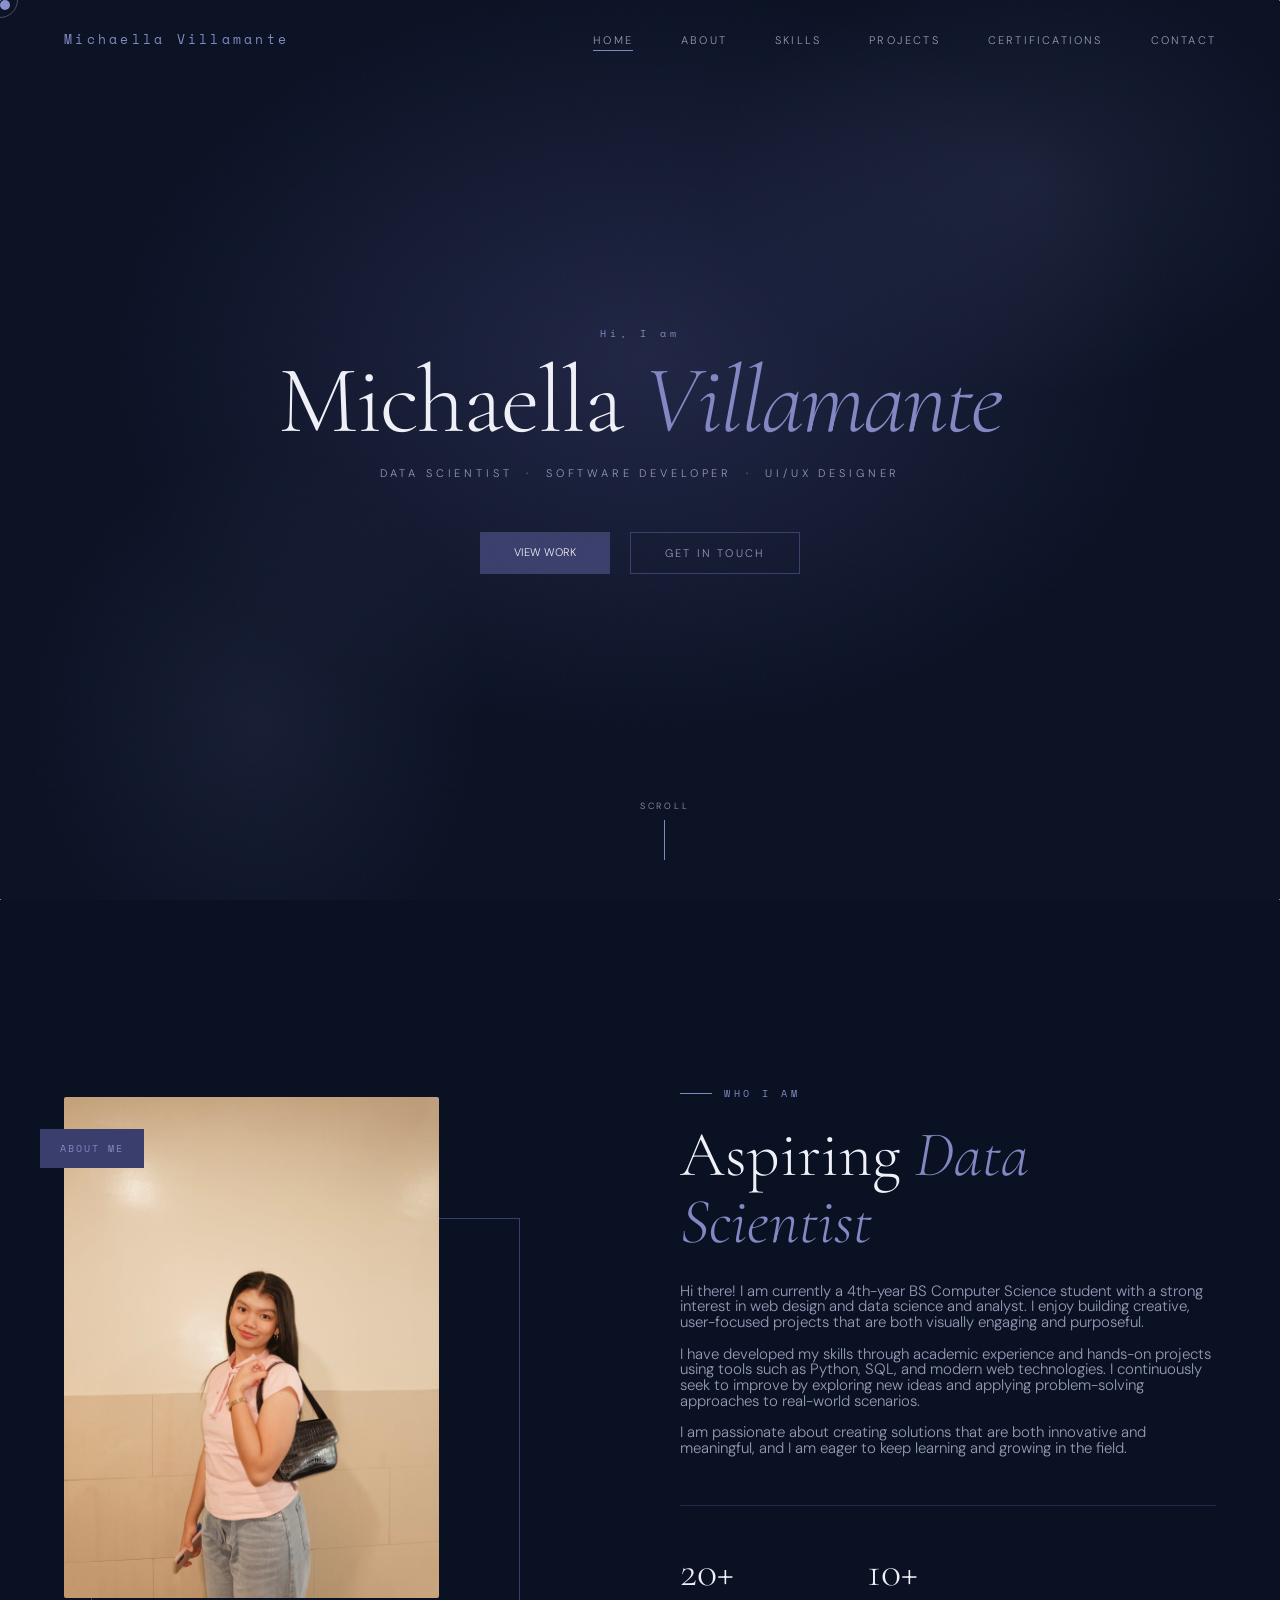
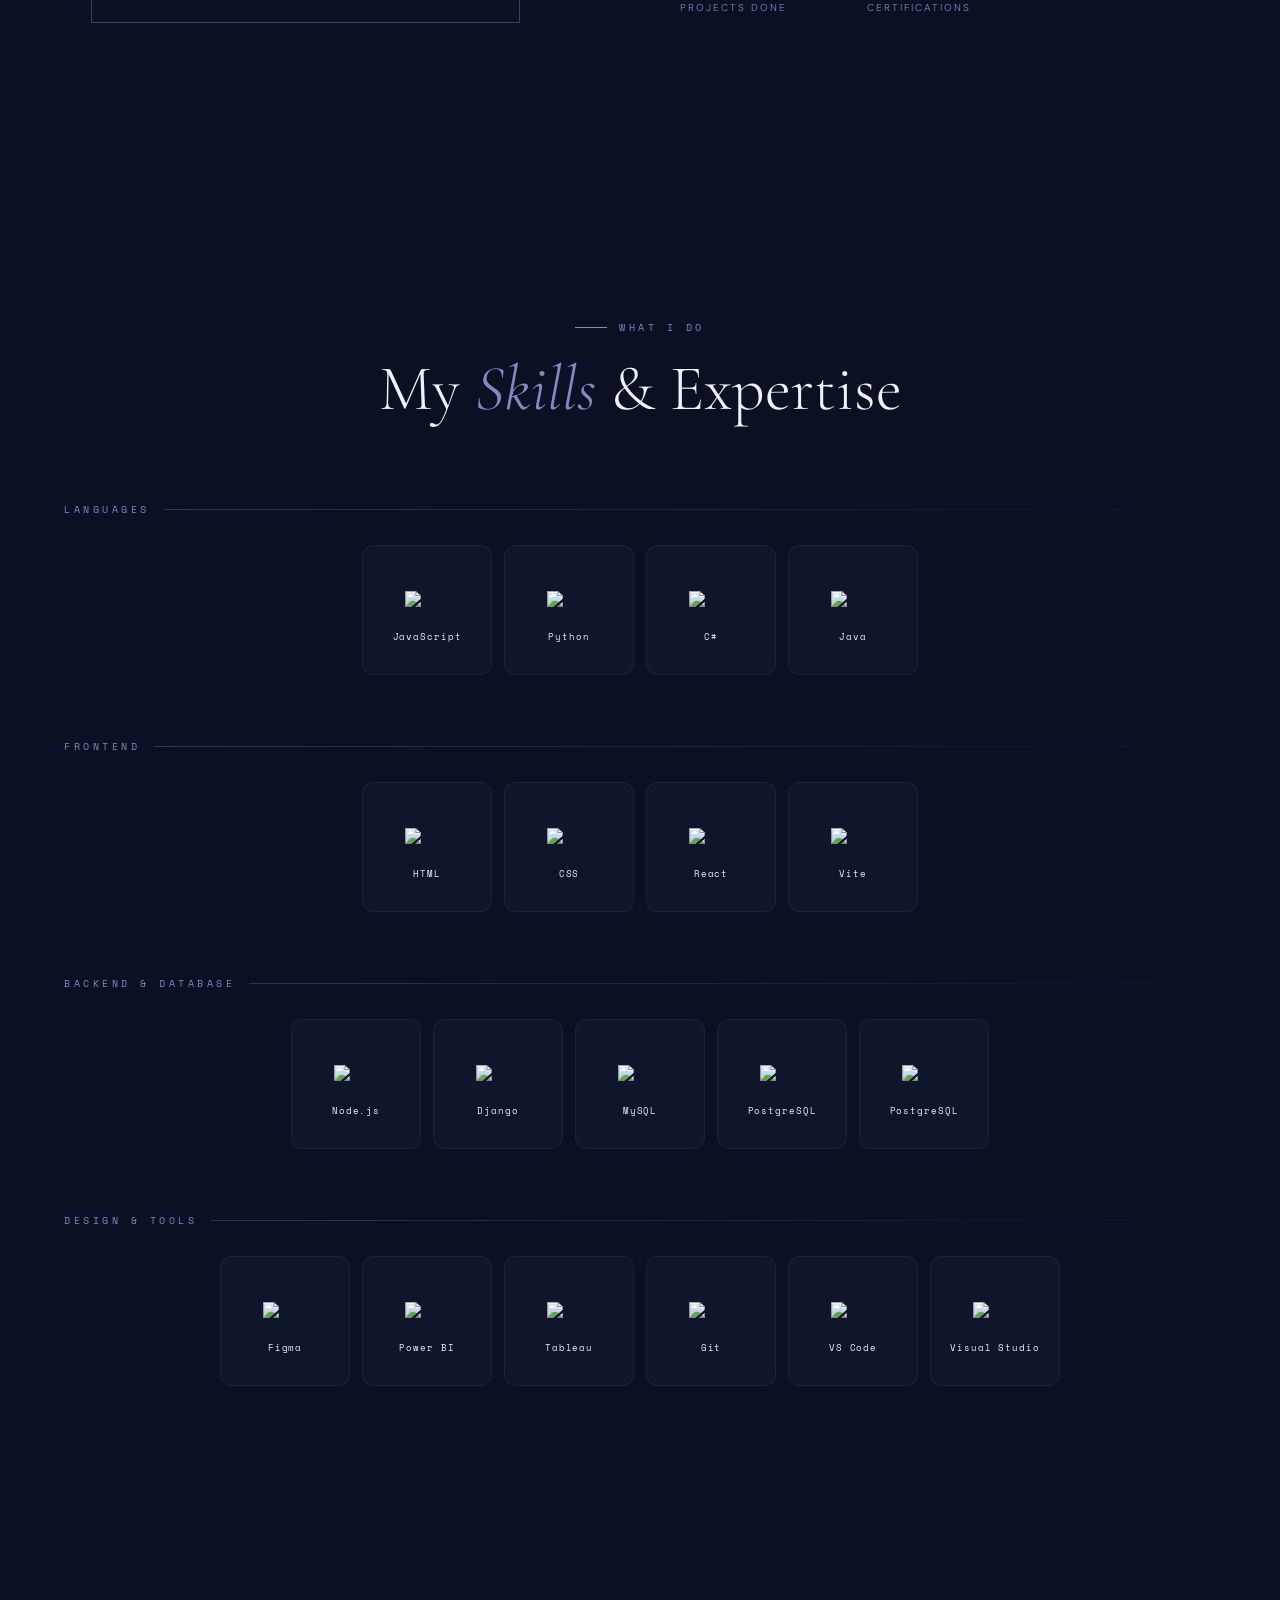
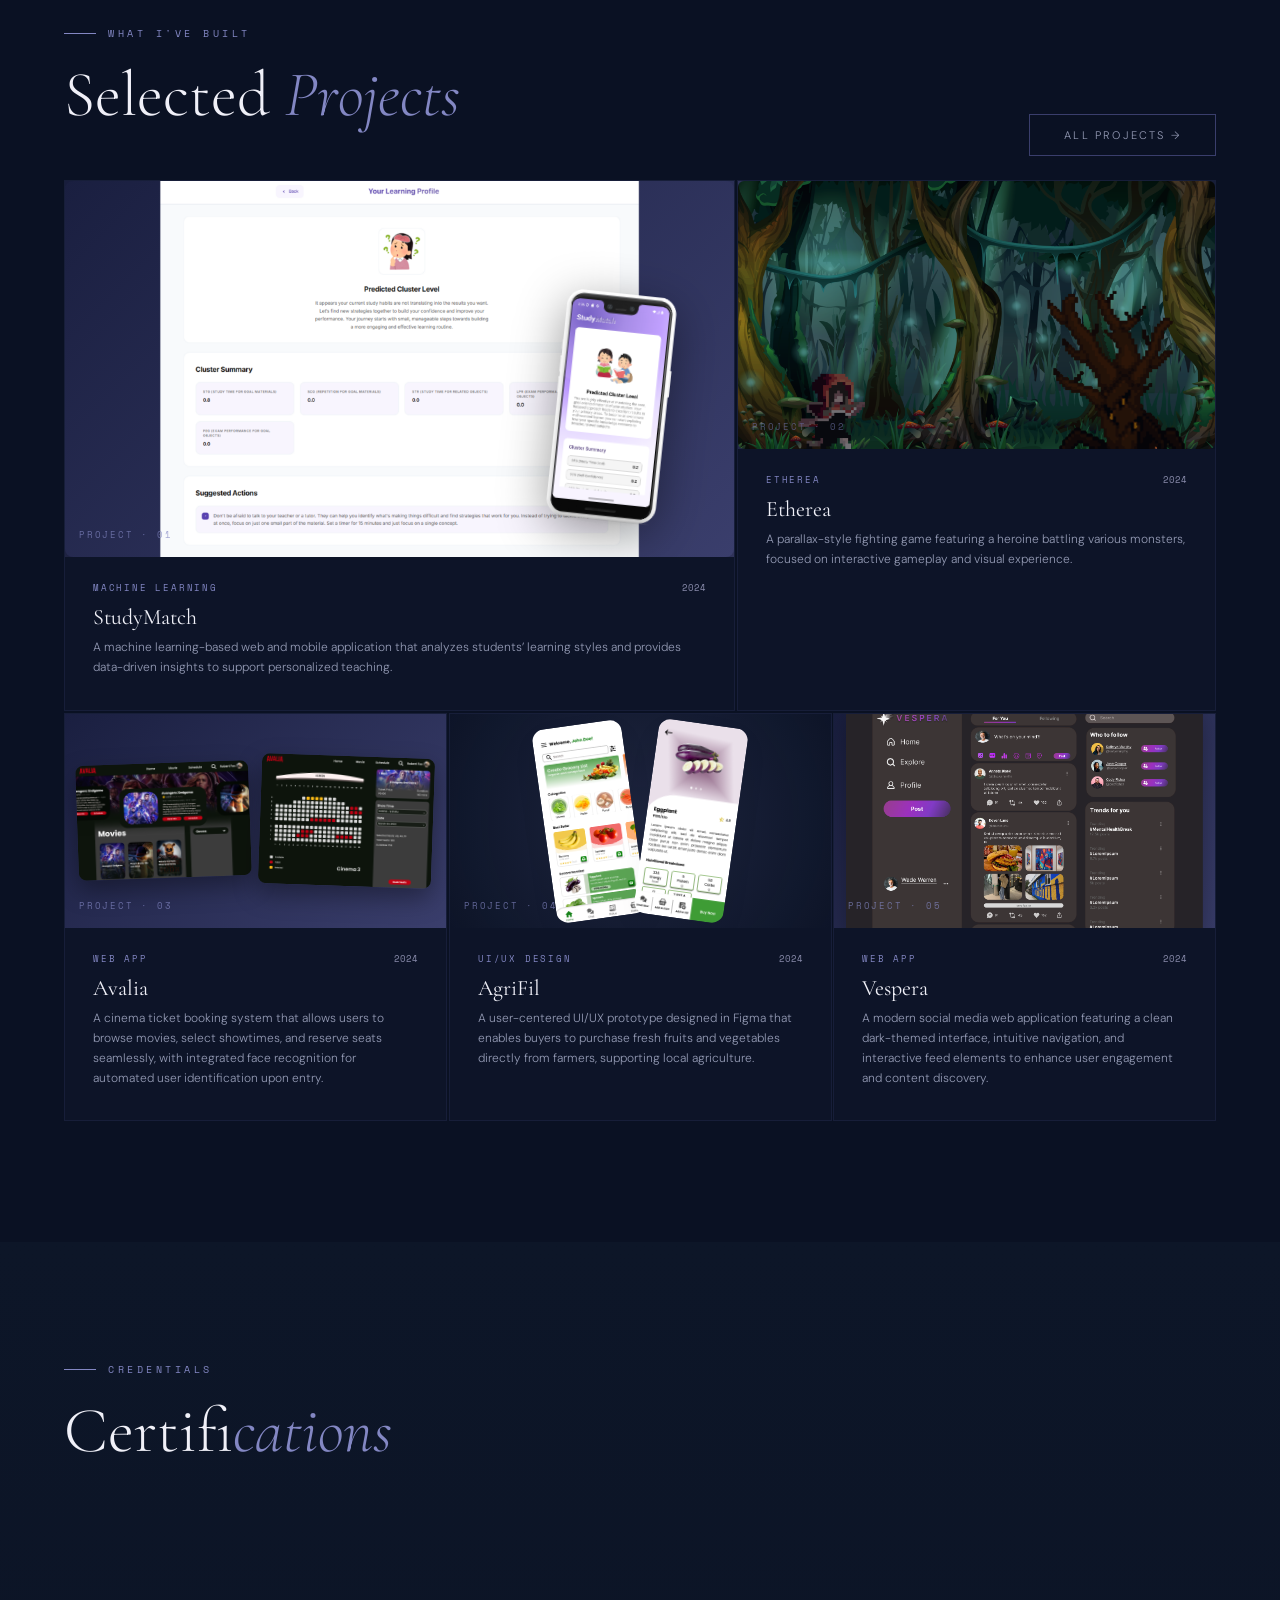
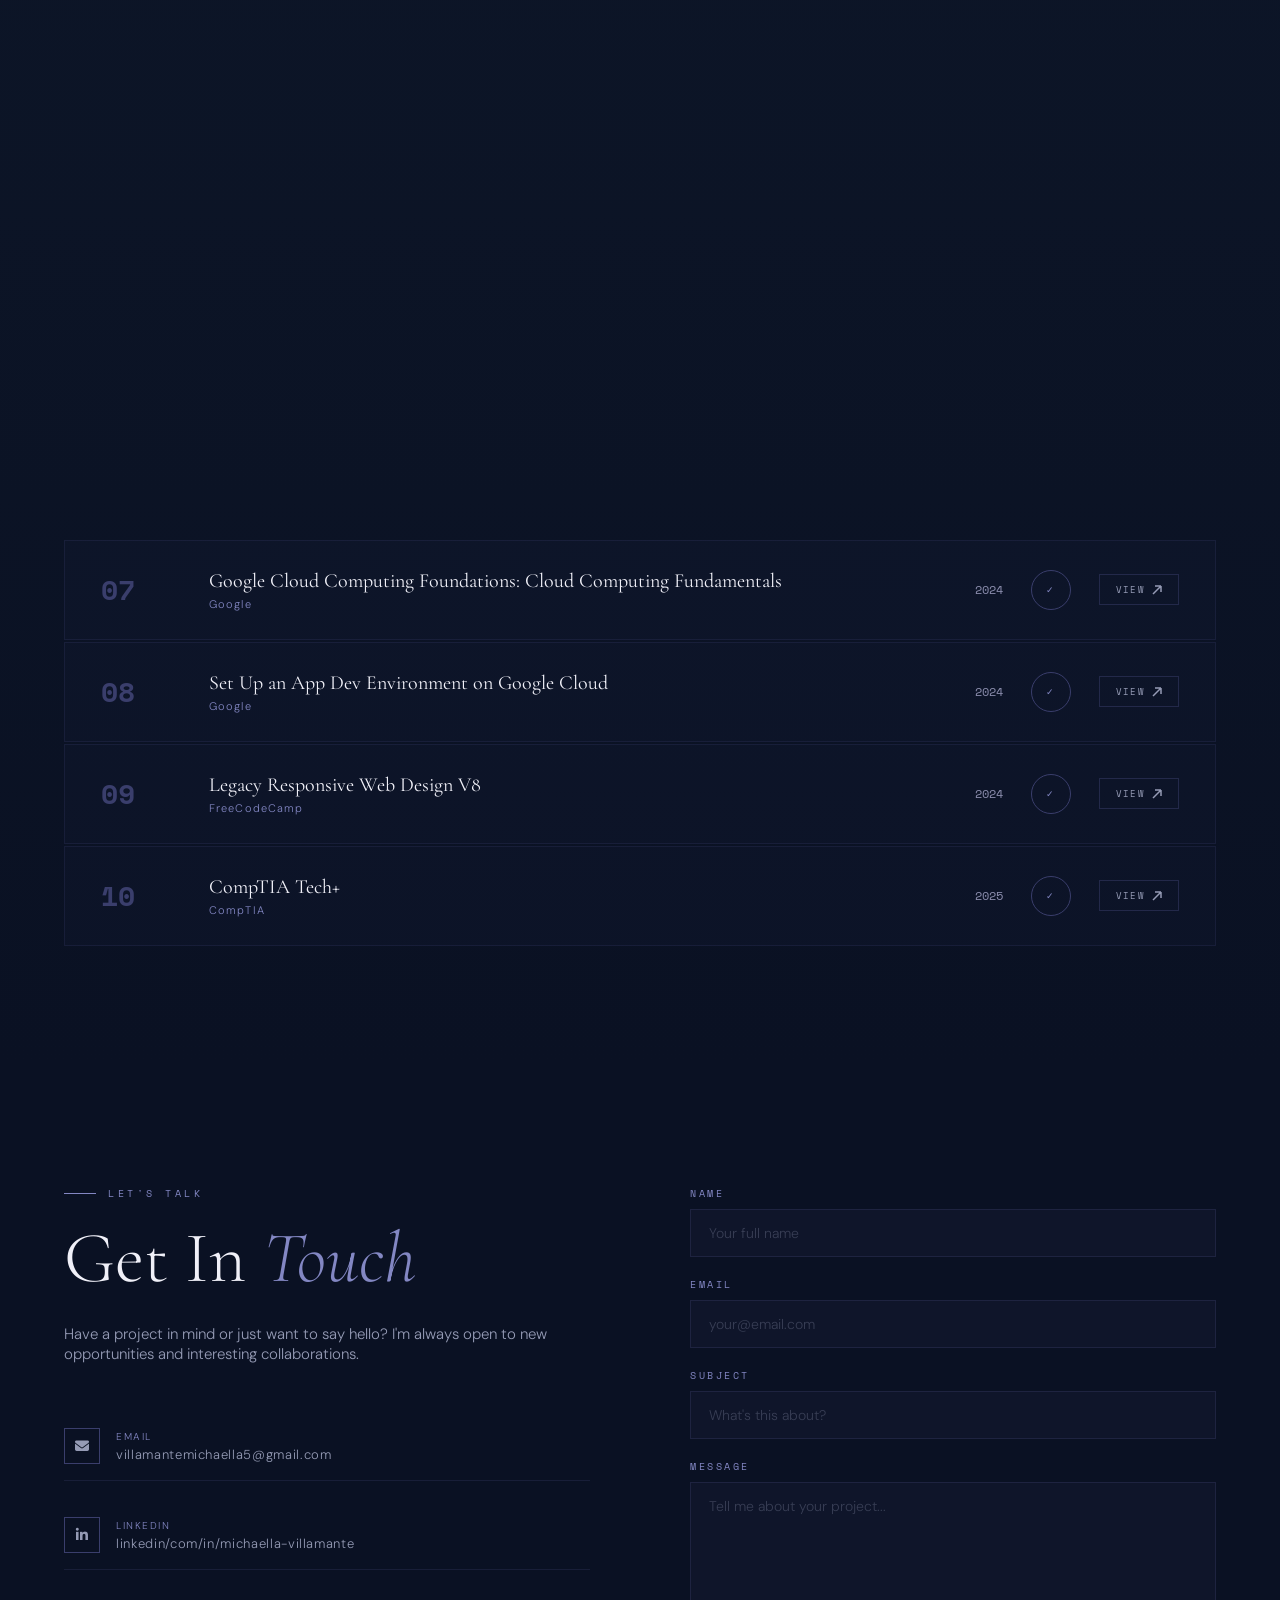
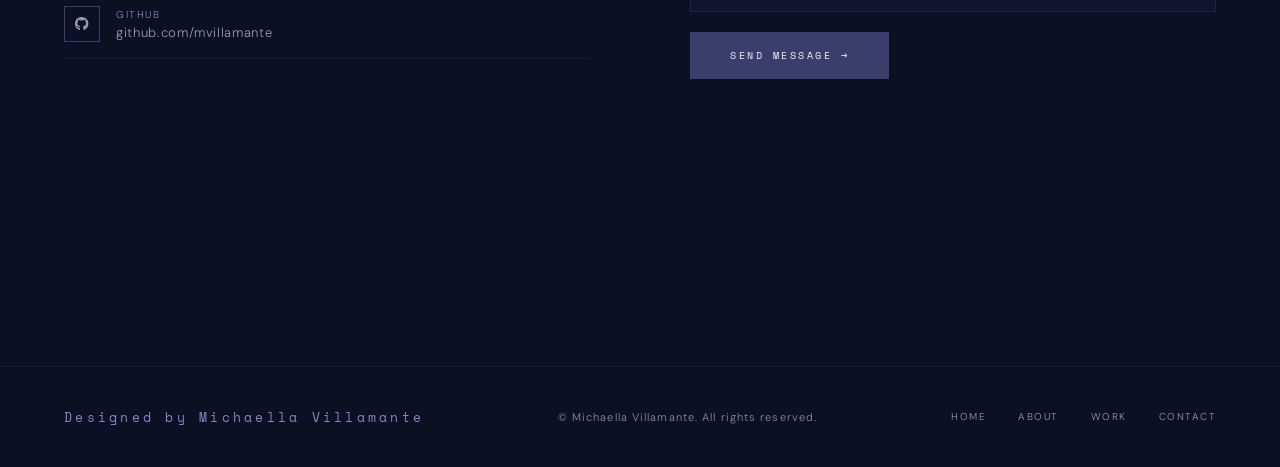
==== index.html @ c3dc558a "Added favicon" ====
<!DOCTYPE html>
<html lang="en">

<head>
  <meta charset="UTF-8">
  <meta name="viewport" content="width=device-width, initial-scale=1.0">
  <title>Michaella Villamante</title>
  <link
    href="https://fonts.googleapis.com/css2?family=Cormorant+Garamond:ital,wght@0,300;0,400;0,600;1,300;1,400&family=DM+Sans:wght@300;400;500&family=Space+Mono:wght@400;700&display=swap"
    rel="stylesheet">
  <link rel="stylesheet" href="https://cdnjs.cloudflare.com/ajax/libs/font-awesome/6.5.0/css/all.min.css">
  <link rel="icon" type="image/png" sizes="180x180" href="assets/img/mv.png">
  <style>
    :root {
      --chinese-black: #0A1123;
      --american-blue: #3A3E6C;
      --ube: #8387C3;
      --cadet-grey: #959BB5;
      --cool-grey: #8A8CAC;
      --white: #F0F0F8;
      --accent: #8387C3;
      --glow: rgba(131, 135, 195, 0.18);
    }

    *,
    *::before,
    *::after {
      margin: 0;
      padding: 0;
      box-sizing: border-box;
    }


    body {
      background: var(--chinese-black);
      color: var(--white);
      font-family: 'DM Sans', sans-serif;
      font-weight: 300;
      overflow-x: hidden;
      cursor: none;
    }

    /* Cursor */
    .cursor {
      width: 10px;
      height: 10px;
      background: var(--ube);
      border-radius: 50%;
      position: fixed;
      top: 0;
      left: 0;
      pointer-events: none;
      z-index: 9999;
      transition: transform 0.15s ease;
      mix-blend-mode: screen;
    }

    .cursor-ring {
      width: 36px;
      height: 36px;
      border: 1px solid var(--ube);
      border-radius: 50%;
      position: fixed;
      top: 0;
      left: 0;
      pointer-events: none;
      z-index: 9998;
      opacity: 0.5;
      transition: all 0.3s ease;
    }

    /* Nav */
    nav {
      position: fixed;
      top: 0;
      left: 0;
      right: 0;
      z-index: 100;
      display: flex;
      align-items: center;
      justify-content: space-between;
      padding: 28px 64px;
      transition: background .4s, border-color .4s;
      border-bottom: 1px solid transparent;
    }

    nav.scrolled {
      background: rgba(10, 17, 35, 0.96);
      backdrop-filter: blur(14px);
      padding: 18px 64px;
      border-color: rgba(58, 62, 108, .3);
    }

    .nav-logo {
      font-family: 'Space Mono', monospace;
      font-size: 13px;
      letter-spacing: 0.25em;
      color: var(--ube);
      text-decoration: none;
    }

    .nav-links {
      display: flex;
      gap: 48px;
      list-style: none;
    }

    .nav-links a {
      font-size: 11px;
      letter-spacing: 0.2em;
      text-transform: uppercase;
      color: var(--cadet-grey);
      text-decoration: none;
      transition: 0.3s;
      position: relative;
      padding-bottom: 4px;
    }

    .nav-links a:hover,
    .nav-links a:active {
      color: var(--white);
    }

    .nav-links a::after {
      content: '';
      position: absolute;
      bottom: 0;
      left: 0;
      width: 0;
      height: 1px;
      background: var(--ube);
      transition: width .3s;
    }

    .nav-links a:hover::after,
    .nav-links a.active::after {
      width: 100%;
    }

    /* Sections */
    section {
      min-height: 100vh;
      position: relative;
    }

    /* Hero */
    #home {
      display: flex;
      flex-direction: column;
      align-items: center;
      justify-content: center;
      text-align: center;
      overflow: hidden;
      padding: 0 32px;
    }

    .hero-bg {
      position: absolute;
      inset: 0;
      background:
        radial-gradient(ellipse 60% 60% at 50% 40%, rgba(58, 62, 108, 0.45) 0%, transparent 70%),
        radial-gradient(ellipse 40% 40% at 80% 20%, rgba(131, 135, 195, 0.12) 0%, transparent 60%),
        radial-gradient(ellipse 30% 50% at 20% 80%, rgba(131, 135, 195, 0.1) 0%, transparent 60%);
    }

    #particles {
      position: absolute;
      inset: 0;
      pointer-events: none;
    }

    /* .hero-orb {
      width: 320px;
      height: 320px;
      border-radius: 50%;
      background: conic-gradient(from 200deg, #3A3E6C, #8387C3, #959BB5, #0A1123, #3A3E6C);
      filter: blur(2px);
      animation: orbSpin 18s linear infinite;
      margin-bottom: 40px;
      position: relative;
      box-shadow: 0 0 100px rgba(131, 135, 195, 0.3), inset 0 0 60px rgba(10, 17, 35, 0.6);
    }

    .hero-orb::after {
      content: '';
      position: absolute;
      inset: 12px;
      border-radius: 50%;
      background: radial-gradient(circle at 35% 35%, rgba(149, 155, 181, 0.4), transparent 60%),
        radial-gradient(circle at 65% 70%, rgba(58, 62, 108, 0.6), transparent 50%);
    } */

    @keyframes orbSpin {
      from {
        filter: blur(2px) hue-rotate(0deg);
      }

      to {
        filter: blur(2px) hue-rotate(360deg);
      }
    }

    .hero-label {
      font-family: 'Space Mono', monospace;
      font-size: 10px;
      letter-spacing: 0.4em;
      color: var(--ube);
      margin-bottom: 14px;
      opacity: 0;
      animation: fadeUp 1s ease 0.4s forwards;
    }

    .hero-name {
      font-family: 'Cormorant Garamond', serif;
      font-size: clamp(52px, 10vw, 96px);
      font-weight: 300;
      line-height: 0.95;
      letter-spacing: -0.02em;
      color: var(--white);
      /* opacity: 0; */
      animation: fadeUp 1s ease 0.6s forwards;
    }

    .hero-name em {
      color: var(--ube);
      font-style: italic;
    }

    .hero-sub {
      font-size: 11px;
      letter-spacing: 0.35em;
      text-transform: uppercase;
      color: var(--cadet-grey);
      margin-top: 20px;
      opacity: 0;
      animation: fadeUp 1s ease 0.85s forwards;
    }

    .hero-cta {
      margin-top: 52px;
      display: flex;
      gap: 20px;
      opacity: 0;
      animation: fadeUp 1s ease 1.1s forwards;
    }

    .btn-outline {
      padding: 13px 34px;
      border: 1px solid var(--american-blue);
      color: var(--cadet-grey);
      font-size: 11px;
      letter-spacing: 0.2em;
      text-transform: uppercase;
      text-decoration: none;
      transition: all 0.3s;
      background: transparent;
      cursor: none;
    }

    .btn-outline:hover {
      border-color: var(--ube);
      color: var(--white);
      background: var(--glow);
    }

    .btn-fill {
      padding: 13px 34px;
      background: var(--american-blue);
      color: var(--white);
      font-size: 11px;
      text-transform: uppercase;
      text-decoration: none;
      transition: all 0.3s;
      cursor: none;
    }

    .btn-fill:hover {
      background: var(--ube);
    }

    .scroll-indicator {
      position: absolute;
      bottom: 40px;
      left: 50%;
      transform: translateX(-50%);
      display: flex;
      flex-direction: column;
      align-items: center;
      gap: 8px;
      opacity: 0.4;
      animation: fadeUp 1s ease 1.5s forwards, bounce 2s ease 2s infinite;
    }

    .scroll-indicator span {
      font-size: 9px;
      letter-spacing: 0.3em;
      text-transform: uppercase;
      color: var(--cadet-grey);
    }

    .scroll-line {
      width: 1px;
      height: 40px;
      background: var(--ube);
    }

    @keyframes bounce {

      0%,
      100% {
        transform: translateX(-50%) translateY(0);
      }

      50% {
        transform: translateX(-50%) translateY(8px);
      }
    }

    @keyframes fadeUp {
      from {
        opacity: 0;
        transform: translateY(24px);
      }

      to {
        opacity: 1;
        transform: translateY(0);
      }
    }

    /*----ABOUT----*/
    #about {
      display: grid;
      grid-template-columns: 1fr 1fr;
      align-items: center;
      padding: 120px 64px;
      gap: 80px;
    }

    .about-image-wrap {
      position: relative;
    }

    .about-img {
      width: 70%;
      height: auto;
      object-fit: cover;
      aspect-ratio: 3/4;
      border-radius: 2px;
    }

    .about-img-placeholder {
      width: 100%;
      aspect-ratio: 3/4;
      background: linear-gradient(145deg, var(--american-blue) 0%, var(--chinese-black) 100%);
      position: relative;
      overflow: hidden;
    }

    .about-img-placeholder::before {
      content: '';
      position: absolute;
      inset: 0;
      background:
        radial-gradient(ellipse 70% 70% at 60% 30%, rgba(131, 135, 195, 0.25) 0%, transparent 65%);
    }

    .about-img-frame {
      position: absolute;
      bottom: -20px;
      right: 80px;
      width: 80%;
      height: 80%;
      border: 1px solid var(--american-blue);
      z-index: -1;
    }

    .about-tag {
      position: absolute;
      top: 32px;
      left: -24px;
      background: var(--american-blue);
      padding: 12px 20px;
      font-family: 'Space Mono', monospace;
      font-size: 10px;
      letter-spacing: 0.2em;
      color: var(--ube);
    }

    .section-eyebrow {
      font-family: 'Space Mono', monospace;
      font-size: 10px;
      letter-spacing: 0.35em;
      text-transform: uppercase;
      color: var(--ube);
      margin-bottom: 20px;
      display: flex;
      align-items: center;
      gap: 12px;
    }

    .section-eyebrow::before {
      content: '';
      width: 32px;
      height: 1px;
      background: var(--ube);
    }

    .section-title {
      font-family: 'Cormorant Garamond', serif;
      font-size: clamp(36px, 5vw, 64px);
      font-weight: 300;
      line-height: 1.05;
      color: var(--white);
      margin-bottom: 28px;
    }

    .section-title em {
      color: var(--ube);
      font-size: italic;
    }

    .about-text {
      color: var(--cadet-grey);
      font-size: 15px;
      line-height: 1.05;
      margin-bottom: 20px;
    }

    .about-stats {
      display: grid;
      grid-template-columns: repeat(3, 1fr);
      gap: 24px;
      margin-top: 48px;
      padding-top: 40px;
      border-top: 1px solid rgba(58, 62, 108, 0.5);
    }

    .stat-num {
      font-family: 'Cormorant Garamond', serif;
      font-size: 42px;
      font-weight: 300;
      color: var(--white);
    }

    .stat-label {
      font-size: 10px;
      letter-spacing: 0.2em;
      text-transform: uppercase;
      color: var(--ube);
      margin-top: 4px;
    }


    /*----SKILLS----*/
    #skills {
      padding: 120px 64px;
      background: linear-gradient(180deg, var(--cb) 0%, #0d1628 100%);
    }

    .skills-header {
      text-align: center;
      margin-bottom: 80px;
    }

    .skill-category {
      margin-bottom: 64px;
    }

    .skill-category:last-child {
      margin-bottom: 0;
    }

    .skill-category-label {
      font-family: 'Space Mono', monospace;
      font-size: 10px;
      letter-spacing: .35em;
      text-transform: uppercase;
      color: var(--ube);
      margin-bottom: 28px;
      display: flex;
      align-items: center;
      gap: 14px;
    }

    .skill-category-label::after {
      content: '';
      flex: 1;
      height: 1px;
      background: linear-gradient(to right, rgba(131, 135, 195, .3), transparent);
    }

    .skill-icons {
      display: flex;
      flex-wrap: wrap;
      gap: 12px;
      justify-content: center;
    }

    .sk {
      width: 130px;
      height: 130px;
      background: rgba(58, 62, 108, .12);
      border: 1px solid rgba(58, 62, 108, .3);
      border-radius: 12px;
      display: flex;
      flex-direction: column;
      align-items: center;
      justify-content: center;
      gap: 10px;
      position: relative;
      overflow: hidden;
      cursor: none;
      transition: transform .35s cubic-bezier(.22, 1, .36, 1), border-color .35s, background .35s, box-shadow .35s;
    }

    .sk::before {
      content: '';
      position: absolute;
      top: 0;
      left: 0;
      right: 0;
      height: 2px;
      background: linear-gradient(90deg, transparent, var(--ube), transparent);
      transform: scaleX(0);
      transition: transform .35s;
    }

    .sk:hover::before {
      transform: scaleX(1);
    }

    .sk:hover {
      background: rgba(58, 62, 108, .25);
      border-color: rgba(131, 135, 195, .45);
      transform: translateY(-6px) scale(1.04);
      box-shadow: 0 16px 40px rgba(0, 0, 0, .5), 0 0 20px rgba(131, 135, 195, .08);
    }

    .sk-icon {
      width: 44px;
      height: 44px;
      display: flex;
      align-items: center;
      justify-content: center;
      flex-shrink: 0;
    }

    .sk-icon img {
      transition: transform 0.3s ease;
    }

    .sk:hover .sk-icon img {
      transform: translateY(-4px) scale(1.1);
    }

    .sk-name {
      font-family: 'Space Mono', monospace;
      font-size: 9px;
      letter-spacing: .1em;
      color: var(--cg);
      text-align: center;
      transition: color .3s;
      line-height: 1.3;
    }

    .sk:hover .sk-name {
      color: var(--w);
    }

    /*----PROJECTS----*/
    #projects {
      padding: 120px 64px;
    }

    .projects-header {
      display: flex;
      justify-content: space-between;
      align-items: flex-end;
      margin-bottom: 24px;
    }

    .projects-grid {
      display: grid;
      grid-template-columns: repeat(12, 1fr);
      grid-template-rows: auto;
      gap: 2px;
    }

    .proj-card {
      background: rgba(58, 62, 108, 0.08);
      border: 1px solid rgba(58, 62, 108, 0.25);
      overflow: hidden;
      position: relative;
      cursor: none;
      transition: border-color .4s, box-shadow .4s;
      will-change: transform;
    }

    .proj-card:nth-child(1) {
      grid-column: 1 / 8;
      grid-row: 1;
    }

    .proj-card:nth-child(2) {
      grid-column: 8 / 13;
      grid-row: 1;
    }

    .proj-card:nth-child(3) {
      grid-column: 1 / 5;
      grid-row: 2;
    }

    .proj-card:nth-child(4) {
      grid-column: 5 / 9;
      grid-row: 2;
    }

    .proj-card:nth-child(5) {
      grid-column: 9 / 13;
      grid-row: 2;
    }

    .tilt-shine {
      position: absolute;
      inset: 0;
      background: radial-gradient(circle at var(--tx, 50%) var(--ty, 50%), rgba(131, 135, 195, .15) 0%, transparent 55%);
      opacity: 0;
      transition: opacity 0.2s;
      pointer-events: none;
      z-index: 3;
    }

    .proj-card:hover .tilt-shine {
      opacity: 1;
    }

    .proj-overlay {
      position: absolute;
      inset: 0;
      background: rgba(10, 17, 35, .88);
      display: flex;
      flex-direction: column;
      align-items: center;
      justify-content: center;
      gap: 14px;
      opacity: 0;
      transition: opacity .35s;
      z-index: 4;
      backdrop-filter: blur(4px);
    }

    .proj-card:hover .proj-overlay {
      opacity: 1;
    }

    .proj-overlay-btn {
      padding: 10px 28px;
      border: 1px solid var(--ube);
      color: var(--ube);
      font-size: 10px;
      letter-spacing: .2em;
      text-transform: uppercase;
      text-decoration: none;
      transition: all .25s;
      font-family: 'Space Mono', monospace;
      cursor: none;
    }

    .proj-overlay-btn:hover {
      background: var(--ube);
      color: var(--chinese-black);
    }

    .proj-overlay-btn.sec {
      border-color: var(--american-blue);
      color: var(--cadet-grey);
    }

    .proj-overlay-btn.sec:hover {
      background: var(--american-blue);
      color: var(--white);
    }

    .proj-phone-wrap {
      position: absolute;
      right: 8%;
      bottom: 5%;
      z-index: 2;
      width: 25%;
      max-width: 140px;
      transform: rotate(6deg);
      transition: transform .4s ease, filter .4s ease;
      filter: drop-shadow(0 12px 24px rgba(0, 0, 0, .4));
    }

    .proj-phone-img {
      width: 100%;
      height: auto;
      object-fit: contain;
    }


    .proj-thumb {
      width: 100%;
      aspect-ratio: 16/9;
      background: linear-gradient(135deg, var(--american-blue), var(--chinese-black));
      position: relative;
      overflow: hidden;
    }

    .proj-card:nth-child(odd) .proj-thumb {
      background: linear-gradient(135deg, #1a1f40, var(--american-blue));
    }

    .agrifil-thumb {
      display: flex;
      justify-content: center;
      align-items: center;
      gap: 12px;
      background: radial-gradient(circle at center, rgba(131, 135, 195, 0.15), transparent);
    }

    .phone {
      width: 90px;
      height: auto;
      border-radius: 12px;
      box-shadow: 0 10px 30px rgba(0, 0, 0, 0.04);
      transition: transform 0.4s ease;
    }

    .phone.left {
      transform: rotate(-8deg);
    }

    .phone.right {
      transform: rotate(8deg);
    }

    .proj-card:hover .phone.right {
      transform: rotate(4deg) scale(1.05);
    }

    .avalia-thumb {
      display: flex;
      justify-content: center;
      align-items: center;
      gap: 10px;
      background: radial-gradient(circle at center, rgba(131, 135, 195, 0.12), transparent);
      padding: 10px;
    }

    .web-img {
      width: 48%;
      border-radius: 8px;
      box-shadow: 0 10px 25px rgba(0, 0, 0, 0.35);
      transition: transform 0.4s ease;
    }

    .web-img.left {
      transform: rotate(-2deg);
    }

    .web-img.right {
      transform: rotate(2deg);
    }

    .proj-card:hover .web-img.left {
      transform: rotate(-1deg) scale(1.03);
    }

    .proj-card:hover .web-img.right {
      transform: rotate(1deg) scale(1.03);
    }

    .vespera-thumb {
      display: flex;
      justify-content: center;
      align-items: center;
      background: radial-gradient(circle at center, rgba(131, 135, 195, 0.12), transparent);
      padding: 12px;
    }

    .vespera-thumb .web-main {
      width: 100%;
      max-width: 420px;
      border-radius: 10px;
      box-shadow: 0 10px 30px rgba(0, 0, 0, 0.35);
      transition: transform 0.4s ease;
    }

    .proj-card:hover .vespera-thumb .web-main {
      transform: scale(1.05);
    }

    .studymatch-thumb {
      position: relative;
      display: flex;
      justify-content: center;
      align-items: center;
    }

    .web-main {
      width: 100%;
      border-radius: 8px;
      box-shadow: 0 10px 30px rgba(0, 0, 0, 0.4);
    }

    .proj-card:hover .proj-phone-wrap {
      transform: rotate(0deg) scale(1.1);
    }

    .proj-card:hover .web-main {
      transform: scale(1.03);
    }

    .etherea-thumb {
      position: relative;
      display: flex;
      gap: 6px;
    }

    .etherea-thumb::after {
      content: '';
      position: absolute;
      inset: 0;
      background: rgba(10, 17, 35, 0.25);
      pointer-events: none;
    }

    .etherea-img {
      width: 100%;
      height: 100%;
      object-fit: cover;
      border-radius: 6px;
      filter: brightness(0.85) contrast(1.05);
      transition: transform 0.4s ease, filter 0.4s ease;
    }

    .etherea-img.left {
      width: 55%;
    }

    .etherea-img.right {
      width: 45%;
    }

    .etherea-img.left {
      transform: rotate(-2deg);
    }

    .etherea-img.right {
      transform: rotate(2deg);
    }

    .proj-card:hover .etherea-img {
      transform: scale(1.03);
      filter: brightness(1);
    }


    /* .proj-thumb-pattern {
      position: absolute;
      inset: 0;
      opacity: 0.3;
      background: radial-gradient(circle at 30% 40%, var(--ube) 0%, transparent 50%),
        radial-gradient(circle at 70% 60%, var(--cadet-grey) 0%, transparent 40%);
      transition: opacity 0.4s;
    } */

    .proj-card:hover .proj-thumb-pattern {
      opacity: 0.5;
    }

    .proj-thumb-label {
      position: absolute;
      bottom: 16px;
      left: 14px;
      font-family: 'Space Mono', monospace;
      font-size: 9px;
      letter-spacing: 0.2em;
      color: var(--ube);
      opacity: 0.7;
    }

    .proj-info {
      padding: 24px 28px 32px;
    }

    .proj-meta {
      display: flex;
      justify-content: space-between;
      align-items: center;
      margin-bottom: 10px;
    }

    .proj-tag {
      font-size: 9px;
      letter-spacing: 0.2em;
      text-transform: uppercase;
      color: var(--ube);
      font-family: 'Space Mono', monospace;
    }

    .proj-year {
      font-size: 9px;
      color: var(--cool-grey);
      font-family: 'Space Mono', monospace;
    }

    .proj-title {
      font-family: 'Cormorant Garamond', serif;
      font-size: 22px;
      font-weight: 400;
      color: var(--white);
      margin-bottom: 8px;
      transition: color 0.3s;
    }

    .proj-card:hover .proj-title {
      color: var(--ube);
    }

    .proj-desc {
      font-size: 12px;
      color: var(--cadet-grey);
      line-height: 1.65;
    }

    .proj-card:hover {
      border-color: rgba(131, 135, 195, 0.3);
      box-shadow: 0 0 40px rgba(131, 135, 195, 0.06);
    }

    /*----CERTIFICATIONS----*/
    #certifications {
      padding: 120px 64px;
      background: linear-gradient(180deg, #0d1628 0%, var(--chinese-black) 100%);
    }

    .cert-header {
      margin-bottom: 64px;
    }

    .cert-list {
      display: flex;
      flex-direction: column;
      gap: 2px;
    }

    .cert-item {
      display: grid;
      grid-template-columns: 80px 1fr auto auto auto;
      align-items: center;
      gap: 28px;
      padding: 28px 36px;
      border: 1px solid rgba(58, 62, 108, 0.25);
      background: rgba(58, 62, 108, 0.06);
      transition: background .3s, border-color .3s, transform .35s, padding-left .35s;
      cursor: none;
      position: relative;
      overflow: hidden;
    }

    .cert-item::before {
      content: '';
      position: absolute;
      left: 0;
      top: 0;
      bottom: 0;
      width: 2px;
      background: var(--ube);
      transform: scaleY(0);
      transform-origin: bottom;
      transition: transform .35s ease;
    }

    .cert-item:hover::before {
      transform: scaleY(1);
    }

    .cert-item:hover {
      background: rgba(58, 62, 108, .16);
      border-color: rgba(13, 1, 135, 195, .3);
      transform: translateX(6px);
      padding-left: 42px;
    }

    .cert-num {
      font-family: 'Space Mono', monospace;
      font-size: 28px;
      font-weight: 700;
      color: var(--american-blue);
    }

    .cert-name {
      font-family: 'Cormorant Garamond', serif;
      font-size: 20px;
      font-weight: 400;
      color: var(--white);
    }

    .cert-issuer {
      font-size: 11px;
      letter-spacing: 0.1em;
      color: var(--ube);
      margin-top: 4px;
    }

    .cert-year {
      font-family: 'Space Mono', monospace;
      font-size: 12px;
      color: var(--cool-grey);
    }

    .cert-badge {
      width: 40px;
      height: 40px;
      border-radius: 50%;
      border: 1px solid var(--american-blue);
      display: flex;
      align-items: center;
      justify-content: center;
      font-size: 9px;
      letter-spacing: 0.1em;
      color: var(--ube);
      transition: all 0.3s;
    }

    .cert-item:hover .cert-badge {
      border-color: var(--ube);
      background: var(--glow);
    }

    .cert-view {
      display: inline-flex;
      align-items: center;
      gap: 7px;
      font-family: 'Space Mono', monospace;
      font-size: 9px;
      letter-spacing: .15em;
      text-transform: uppercase;
      color: var(--cadet-grey);
      text-decoration: none;
      border: 1px solid rgba(58, 62, 108, .5);
      padding: 8px 16px;
      transition: all .3s;
      white-space: nowrap;
      flex-shrink: 0;
    }

    .cert-view svg {
      width: 10px;
      height: 10px;
      flex-shrink: 0;
      transition: transform .25s;
    }

    .cert-view:hover {
      border-color: var(--ube);
      color: var(--ube);
      background: var(--glow);
    }

    /*----CONTACT----*/
    #contact {
      padding: 120px 64px;
      display: grid;
      grid-template-columns: 1fr 1fr;
      gap: 100px;
      align-items: start;
    }

    .contact-left .section-title {
      font-size: clamp(40px, 6vw, 72px);
    }

    .contact-text {
      color: var(--cadet-grey);
      font-size: 15px;
      margin-bottom: 48px;
    }

    .contact-links {
      display: flex;
      flex-direction: column;
      gap: 20px;
    }

    .contact-link {
      display: flex;
      align-items: center;
      gap: 16px;
      color: var(--cadet-grey);
      text-decoration: none;
      font-size: 13px;
      letter-spacing: 0.05em;
      transition: all 0.3s;
      padding: 16px 0;
      border-bottom: 1px solid rgba(58, 62, 108, 0.3);
    }

    .contact-link:hover {
      color: var(--white);
      padding-left: 8px;
    }

    .contact-link-icon {
      width: 36px;
      height: 36px;
      border: 1px solid var(--american-blue);
      display: flex;
      align-items: center;
      justify-content: center;
      font-size: 14px;
      transition: all 0.3s;
      flex-shrink: 0;
    }

    .contact-link:hover .contact-link-icon {
      border-color: var(--ube);
      background: var(--glow);
    }

    .contact-form {
      display: flex;
      flex-direction: column;
      gap: 20px;
    }

    .form-field {
      display: flex;
      flex-direction: column;
      gap: 8px;
    }

    .form-label {
      font-size: 10px;
      letter-spacing: 0.25em;
      text-transform: uppercase;
      color: var(--ube);
      font-family: 'Space Mono', monospace;
    }

    .form-input,
    .form-textarea {
      background: rgba(58, 62, 108, 0.1);
      border: 1px solid rgba(58, 62, 108, 0.35);
      color: var(--white);
      padding: 14px 18px;
      font-family: 'DM Sans', sans-serif;
      font-size: 14px;
      font-weight: 300;
      outline: none;
      transition: border-color 0.3s;
      resize: none;
      cursor: none;
    }

    .form-input:focus,
    .form-textarea:focus {
      border-color: var(--ube);
    }

    .form-input::placeholder,
    .form-textarea::placeholder {
      color: rgba(149, 155, 181, 0.3);
    }

    .form-textarea {
      height: 130px;
    }

    .submit-btn {
      padding: 16px 40px;
      background: var(--american-blue);
      color: var(--white);
      border: none;
      font-family: 'Space Mono', monospace;
      font-size: 10px;
      letter-spacing: 0.25em;
      text-transform: uppercase;
      align-self: flex-start;
      transition: all 0.3s;
      cursor: none;
      position: relative;
      overflow: hidden;
    }

    .submit-btn::after {
      content: '';
      position: absolute;
      inset: 0;
      background: var(--ube);
      transform: scaleX(0);
      transform-origin: left;
      transition: transform 0.3s;
      z-index: 0;
    }

    .submit-btn:hover::after {
      transform: scaleX(1);
    }

    .submit-btn span {
      position: relative;
      z-index: 1;
    }

    /*----FOOTER----*/
    footer {
      padding: 40px 64px;
      border-top: 1px solid rgba(58, 62, 108, 0.3);
      display: flex;
      justify-content: space-between;
      align-items: center;
    }

    .footer-logo {
      font-family: 'Space Mono', monospace;
      font-size: 13px;
      letter-spacing: 0.25em;
      color: var(--ube);
    }

    .footer-copy {
      font-size: 11px;
      color: var(--cool-grey);
      letter-spacing: 0.1em;
    }

    .footer-links {
      display: flex;
      gap: 32px;
    }

    .footer-links a {
      font-size: 10px;
      letter-spacing: 0.15em;
      text-transform: uppercase;
      color: var(--cadet-grey);
      text-decoration: none;
      transition: color 0.3s;
    }

    .footer-links a:hover {
      color: var(--white);
    }

    body::after {
      content: '';
      position: fixed;
      inset: 0;
      pointer-events: none;
      z-index: 1000;
      opacity: 0.03;
      background-image: url("data:image/svg+xml,%3Csvg viewBox='0 0 256 256' xmlns='http://www.w3.org/2000/svg'%3E%3Cfilter id='n'%3E%3CfeTurbulence type='fractalNoise' baseFrequency='0.9' numOctaves='4' stitchTiles='stitch'/%3E%3C/filter%3E%3Crect width='100%25' height='100%25' filter='url(%23n)'/%3E%3C/svg%3E");
      background-size: 200px;
    }

    .reveal {
      opacity: 0;
      transform: translateY(32px);
      transition: opacity .7s cubic-bezier(.22, 1, .36, 1), transform .7s cubic-bezier(.22, 1, .36, 1);
    }

    .reveal-left {
      opacity: 0;
      transform: translateX(-32px);
      transition: opacity .7s cubic-bezier(.22, 1, .36, 1), transform .7s cubic-bezier(.22, 1, .36, 1);
    }

    .visible {
      opacity: 1 !important;
      transform: none !important;
    }

    @media(max-width: 900px) {
      nav { padding: 24px 32px; }
      .nav-links { display: none; }
      #about { grid-template-columns: 1fr; padding: 80px 32px; }
      #skills, #certifications { padding: 80px 32px; }
      #projects { padding: 80px 32px; }
      .projects-grid { display: flex; flex-direction: column; }
      #contact { grid-template-columns: 1fr; padding: 80px 32px; gap: 60px; }
      .cert-item { grid-template-columns: 1fr; padding: 80px 32px; gap: 60px; }
      .cert-year, .cert-badge { display: none };
      footer { flex-direction: column; gap: 20px; padding: 32px; text-align: center;}
    }
  </style>
</head>

<body>

  <div class="cursor" id="cursor"></div>
  <div class="cursor-ring" id="cursorRing"></div>

  <!-- NAV -->
  <nav id="nav">
    <a href="#home" class="nav-logo">Michaella Villamante</a>
    <ul class="nav-links">
      <li><a href="#home">Home</a></li>
      <li><a href="#about">About</a></li>
      <li><a href="#skills">Skills</a></li>
      <li><a href="#projects">Projects</a></li>
      <li><a href="#certifications">Certifications</a></li>
      <li><a href="#contact">Contact</a></li>
    </ul>
  </nav>

  <!-- HERO -->
  <section id="home">
    <div class="hero-bg"></div>
    <canvas id="particles"></canvas>
    <!-- <div class="hero-orb"></div> -->
    <div class="hero-label">Hi, I am</div>
    <h1 class="hero-name">Michaella <em>Villamante</em></h1>
    <p class="hero-sub">Data Scientist &nbsp;·&nbsp; Software Developer &nbsp;·&nbsp; UI/UX Designer</p>
    <div class="hero-cta">
      <a href="#projects" class="btn-fill">View Work</a>
      <a href="#contact" class="btn-outline">Get In Touch</a>
    </div>
    <div class="scroll-indicator">
      <span>Scroll</span>
      <div class="scroll-line"></div>
    </div>
  </section>

  <!-- ABOUT -->
  <section id="about">
    <div class="about-image-wrap">
      <img src="assets/img/mypic.jpeg" alt="Michaella" class="about-img">
      <div class="about-img-frame"></div>
      <div class="about-tag">ABOUT ME</div>
    </div>

    <div class="about-content">
      <div class="section-eyebrow">Who I Am</div>
      <h2 class="section-title">Aspiring <em>Data Scientist</em></h2>
      <p class="about-text">
        Hi there! I am currently a 4th-year BS Computer Science student with a strong interest in web design and data
        science and analyst. I enjoy building creative, user-focused projects that are both visually engaging and
        purposeful. <br /> <br />

        I have developed my skills through academic experience and hands-on projects using tools such as Python, SQL,
        and modern web technologies. I continuously seek to improve by exploring new ideas and applying problem-solving
        approaches to real-world scenarios. <br /><br />

        I am passionate about creating solutions that are both innovative and meaningful, and I am eager to keep
        learning and growing in the field.
      </p>
      <div class="about-stats">
        <div>
          <div class="stat-num">20+</div>
          <div class="stat-label">Projects Done</div>
        </div>
        <div>
          <div class="stat-num">10+</div>
          <div class="stat-label">Certifications</div>
        </div>
      </div>
    </div>
  </section>

  <!-- SKILLS -->
  <section id="skills">
    <div class="skills-header reveal">
      <div class="section-eyebrow" style="justify-content: center">What I Do</div>
      <h2 class="section-title" style="text-align:center">My <em>Skills</em> &amp; Expertise</h2>
    </div>

    <div class="skill-category reveal">
      <div class="skill-category-label">Languages</div>
      <div class="skill-icons">
        <div class="sk">
          <div class="sk-icon">
            <img src="https://upload.wikimedia.org/wikipedia/commons/6/6a/JavaScript-logo.png" width="50" />
          </div>
          <div class="sk-name">JavaScript</div>
        </div>
        <div class="sk">
          <div class="sk-icon">
            <img src="https://cdn.jsdelivr.net/gh/devicons/devicon/icons/python/python-original.svg" width="50">
          </div>
          <div class="sk-name">Python</div>
        </div>
        <div class="sk">
          <div class="sk-icon">
            <img src="https://cdn.jsdelivr.net/gh/devicons/devicon/icons/csharp/csharp-original.svg" width="50">
          </div>
          <div class="sk-name">C#</div>
        </div>
        <div class="sk">
          <div class="sk-icon">
            <img src="https://cdn.jsdelivr.net/gh/devicons/devicon/icons/java/java-original.svg" width="50">
          </div>
          <div class="sk-name">Java</div>
        </div>
      </div>
    </div>
    <div class="skill-category reveal" style="transition-delay:.08s">
      <div class="skill-category-label">Frontend</div>
      <div class="skill-icons">
        <div class="sk">
          <div class="sk-icon">
            <img src="https://cdn.jsdelivr.net/gh/devicons/devicon/icons/html5/html5-original.svg" width="50">
          </div>
          <div class="sk-name">HTML</div>
        </div>
        <div class="sk">
          <div class="sk-icon">
            <img src="https://cdn.jsdelivr.net/gh/devicons/devicon/icons/css3/css3-original.svg" width="50">
          </div>
          <div class="sk-name">CSS</div>
        </div>
        <div class="sk">
          <div class="sk-icon">
            <img src="https://cdn.jsdelivr.net/gh/devicons/devicon/icons/react/react-original.svg" width="50">
          </div>
          <div class="sk-name">React</div>
        </div>
        <div class="sk">
          <div class="sk-icon">
            <img src="https://cdn.jsdelivr.net/gh/devicons/devicon/icons/vitejs/vitejs-original.svg" width="50">
          </div>
          <div class="sk-name">Vite</div>
        </div>
      </div>
    </div>
    <div class="skill-category reveal" style="transition-delay:.16s">
      <div class="skill-category-label">Backend &amp; Database</div>
      <div class="skill-icons">
        <div class="sk">
          <div class="sk-icon">
            <img src="https://cdn.jsdelivr.net/gh/devicons/devicon/icons/nodejs/nodejs-original.svg" width="50">
          </div>
          <div class="sk-name">Node.js</div>
        </div>
        <div class="sk">
          <div class="sk-icon">
            <img src="https://cdn.jsdelivr.net/gh/devicons/devicon/icons/django/django-plain.svg" width="50">
          </div>
          <div class="sk-name">Django</div>
        </div>
        <div class="sk">
          <div class="sk-icon">
            <img src="https://cdn.jsdelivr.net/gh/devicons/devicon/icons/mysql/mysql-original.svg" width="50">
          </div>
          <div class="sk-name">MySQL</div>
        </div>
        <div class="sk">
          <div class="sk-icon">
            <img src="https://cdn.jsdelivr.net/gh/devicons/devicon/icons/postgresql/postgresql-original.svg" width="50">
          </div>
          <div class="sk-name">PostgreSQL</div>
        </div>
        <div class="sk">
          <div class="sk-icon">
            <img src="https://cdn.jsdelivr.net/gh/devicons/devicon/icons/sqlite/sqlite-original.svg" width="50">
          </div>
          <div class="sk-name">PostgreSQL</div>
        </div>
      </div>
    </div>
    <div class="skill-category reveal" style="transition-delay:.32s">
      <div class="skill-category-label">Design &amp; Tools</div>
      <div class="skill-icons">
        <div class="sk">
          <div class="sk-icon">
            <img src="https://cdn.jsdelivr.net/gh/devicons/devicon/icons/figma/figma-original.svg" width="50">
          </div>
          <div class="sk-name">Figma</div>
        </div>
        <div class="sk">
          <div class="sk-icon">
            <img src="https://img.icons8.com/color/48/power-bi.png" width="50">
          </div>
          <div class="sk-name">Power BI</div>
        </div>
        <div class="sk">
          <div class="sk-icon">
            <img src="https://img.icons8.com/color/48/tableau-software.png" width="50">
          </div>
          <div class="sk-name">Tableau</div>
        </div>
        <div class="sk">
          <div class="sk-icon">
            <img src="https://cdn.jsdelivr.net/gh/devicons/devicon/icons/git/git-original.svg" width="50">
          </div>
          <div class="sk-name">Git</div>
        </div>
        <div class="sk">
          <div class="sk-icon">
            <img src="https://cdn.jsdelivr.net/gh/devicons/devicon/icons/vscode/vscode-original.svg" width="50">
          </div>
          <div class="sk-name">VS Code</div>
        </div>
        <div class="sk">
          <div class="sk-icon">
            <img src="https://cdn.jsdelivr.net/gh/devicons/devicon/icons/visualstudio/visualstudio-plain.svg"
              width="50">
          </div>
          <div class="sk-name">Visual Studio</div>
        </div>
      </div>
    </div>
    </div>
  </section>

  <!-- PROJECTS -->
  <section id="projects">
    <div class="projects-header reveal">
      <div>
        <div class="section-eyebrow">What I've Built</div>
        <h2 class="section-title">Selected <em>Projects</em></h2>
      </div>
      <a href="#" class="btn-outline">All Projects →</a>
    </div>
    <div class="projects-grid">
      <div class="proj-card reveal" style="transition-delay:.05s">
        <div class="tilt-shine"></div>
        <div class="proj-overlay">
          <div class="proj-overlay-btn">Live Demo ↗</div>
          <a href="https://github.com/mvillamante/StudyMatch" class="proj-overlay-btn sec">GitHub →</a>
        </div>
        <div class="proj-thumb studymatch-thumb">
          <img src="assets/img/study1.png" class="web-main">
          <div class="proj-phone-wrap">
            <img src="assets/img/study2.png" class="proj-phone-img">
          </div>
          <div class="proj-thumb-label">PROJECT · 01</div>
        </div>
        <div class="proj-info">
          <div class="proj-meta">
            <span class="proj-tag">Machine Learning</span>
            <span class="proj-year">2024</span>
          </div>
          <div class="proj-title">StudyMatch</div>
          <div class="proj-desc">A machine learning-based web and mobile application that analyzes students’ learning
            styles and provides data-driven insights to support personalized teaching.</div>
        </div>
      </div>
      <div class="proj-card reveal" style="transition-delay:.12s">
        <div class="tilt-shine"></div>
        <div class="proj-overlay">
          <div class="proj-overlay-btn">Live Demo ↗</div>
          <a href="https://github.com/mvillamante/Etherea" class="proj-overlay-btn sec">GitHub →</a>
        </div>
        <div class="proj-thumb etherea-thumb">
          <img src="assets/img/etherea2.png" class="etherea-img">
          <div class="proj-thumb-label">PROJECT · 02</div>
        </div>
        <div class="proj-info">
          <div class="proj-meta">
            <span class="proj-tag">Etherea</span>
            <span class="proj-year">2024</span>
          </div>
          <div class="proj-title">Etherea</div>
          <div class="proj-desc">A parallax-style fighting game featuring a heroine battling various monsters, focused
            on interactive gameplay and visual experience.</div>
        </div>
      </div>
      <div class="proj-card reveal" style="transition-delay:.19s">
        <div class="tilt-shine"></div>
        <div class="proj-overlay">
          <div class="proj-overlay-btn">Live Demo ↗</div>
          <a href="https://github.com/mvillamante/Avalia" class="proj-overlay-btn sec">GitHub →</a>
        </div>
        <div class="proj-thumb avalia-thumb">
          <img src="assets/img/avalia2.png" class="web-img left">
          <img src="assets/img/avalia3.png" class="web-img right">
          <div class="proj-thumb-label">PROJECT · 03</div>
        </div>
        <div class="proj-info">
          <div class="proj-meta">
            <span class="proj-tag">Web App</span>
            <span class="proj-year">2024</span>
          </div>
          <div class="proj-title">Avalia</div>
          <div class="proj-desc">A cinema ticket booking system that allows users to browse movies, select showtimes,
            and reserve seats seamlessly, with integrated face recognition for automated user identification upon entry.
          </div>
        </div>
      </div>
      <div class="proj-card reveal" style="transition-delay:.26s">
        <div class="tilt-shine"></div>
        <div class="proj-overlay">
          <div class="proj-overlay-btn">Live Demo ↗</div>
          <a href="https://www.figma.com/proto/RCTDdtAvV2Az0BhJlen7g8/AGRIFIL--UX-AND-UI-CASE-STUDY?node-id=1-18304&t=pMx0xauCSFUa3SbT-0&scaling=min-zoom&content-scaling=fixed&page-id=0%3A1&starting-point-node-id=1%3A18252&show-proto-sidebar=1"
            class="proj-overlay-btn sec">GitHub →</a>
        </div>
        <div class="proj-thumb agrifil-thumb">
          <img src="assets/img/agri1.png" class="phone left">
          <img src="assets/img/agri3.png" class="phone right">
          <div class="proj-thumb-label">PROJECT · 04</div>
        </div>
        <div class="proj-info">
          <div class="proj-meta">
            <span class="proj-tag">UI/UX Design</span>
            <span class="proj-year">2024</span>
          </div>
          <div class="proj-title">AgriFil</div>
          <div class="proj-desc">A user-centered UI/UX prototype designed in Figma that enables buyers to purchase fresh
            fruits and vegetables directly from farmers, supporting local agriculture.</div>
        </div>
      </div>
      <div class="proj-card reveal" style="transition-delay:.33s">
        <div class="tilt-shine"></div>
        <div class="proj-overlay">
          <div class="proj-overlay-btn">Live Demo ↗</div>
          <a href="https://github.com/mvillamante/TwitterClone" class="proj-overlay-btn sec">GitHub →</a>
        </div>
        <div class="proj-thumb vespera-thumb">
          <img src="assets/img/vespera2.png" class="web-main">
          <div class="proj-thumb-label">PROJECT · 05</div>
        </div>
        <div class="proj-info">
          <div class="proj-meta">
            <span class="proj-tag">Web App</span>
            <span class="proj-year">2024</span>
          </div>
          <div class="proj-title">Vespera</div>
          <div class="proj-desc">A modern social media web application featuring a clean dark-themed interface,
            intuitive navigation, and interactive feed elements to enhance user engagement and content discovery.</div>
        </div>
      </div>
    </div>
  </section>

  <!-- CERTIFICATIONS -->
  <section id="certifications">
    <div class="cert-header">
      <div class="section-eyebrow">Credentials</div>
      <h2 class="section-title">Certifi<em>cations</em></h2>
    </div>
    <div class="cert-list">
      <div class="cert-item">
        <div class="cert-num">01</div>
        <div>
          <div class="cert-name">What is Data Science?</div>
          <div class="cert-issuer">IBM</div>
        </div>
        <div class="cert-year">2025</div>
        <div class="cert-badge">✓</div>
        <a href="https://coursera.org/share/f77caf1ed3150dc7e522c5c5d7bd2da0" target="_blank" class="cert-view">View
          <svg viewBox="0 0 10 10" fill="none" stroke="currentColor" stroke-width="1.5">
            <path d="M1 9L9 1M9 1H3M9 1V7" />
          </svg></a>
      </div>
      <div class="cert-item">
        <div class="cert-num">02</div>
        <div>
          <div class="cert-name">Prepare Data for ML APIs on Google Cloud</div>
          <div class="cert-issuer">Google</div>
        </div>
        <div class="cert-year">2024</div>
        <div class="cert-badge">✓</div>
        <a href="https://www.skills.google/public_profiles/5da154ee-1072-4c33-81a2-2f8394251672/badges/9745589?utm_medium=social&utm_source=linkedin&utm_campaign=ql-social-share"
          target="_blank" class="cert-view">View <svg viewBox="0 0 10 10" fill="none" stroke="currentColor"
            stroke-width="1.5">
            <path d="M1 9L9 1M9 1H3M9 1V7" />
          </svg></a>
      </div>
      <div class="cert-item">
        <div class="cert-num">03</div>
        <div>
          <div class="cert-name">Google Cloud Computing Foundations: Data, ML, and AI in Google Cloud</div>
          <div class="cert-issuer">Google</div>
        </div>
        <div class="cert-year">2024</div>
        <div class="cert-badge">✓</div>
        <a href="https://www.skills.google/public_profiles/5da154ee-1072-4c33-81a2-2f8394251672/badges/9745178"
          target="_blank" class="cert-view">View <svg viewBox="0 0 10 10" fill="none" stroke="currentColor"
            stroke-width="1.5">
            <path d="M1 9L9 1M9 1H3M9 1V7" />
          </svg></a>
      </div>
      <div class="cert-item">
        <div class="cert-num">04</div>
        <div>
          <div class="cert-name">Build a Secure Google Cloud Network</div>
          <div class="cert-issuer">Google</div>
        </div>
        <div class="cert-year">2024</div>
        <div class="cert-badge">✓</div>
        <a href="https://www.skills.google/public_profiles/5da154ee-1072-4c33-81a2-2f8394251672/badges/9478234"
          target="_blank" class="cert-view">View <svg viewBox="0 0 10 10" fill="none" stroke="currentColor"
            stroke-width="1.5">
            <path d="M1 9L9 1M9 1H3M9 1V7" />
          </svg></a>
      </div>
      <div class="cert-item">
        <div class="cert-num">05</div>
        <div>
          <div class="cert-name">Google Cloud Computing Foundations: Networking & Security in Google Cloud</div>
          <div class="cert-issuer">Google</div>
        </div>
        <div class="cert-year">2024</div>
        <div class="cert-badge">✓</div>
        <a href="https://www.skills.google/public_profiles/5da154ee-1072-4c33-81a2-2f8394251672/badges/9477619"
          target="_blank" class="cert-view">View <svg viewBox="0 0 10 10" fill="none" stroke="currentColor"
            stroke-width="1.5">
            <path d="M1 9L9 1M9 1H3M9 1V7" />
          </svg></a>
      </div>
      <div class="cert-item">
        <div class="cert-num">06</div>
        <div>
          <div class="cert-name">Implementing Cloud Load Balancing for Compute Engine</div>
          <div class="cert-issuer">Google</div>
        </div>
        <div class="cert-year">2024</div>
        <div class="cert-badge">✓</div>
        <a href="https://www.skills.google/public_profiles/5da154ee-1072-4c33-81a2-2f8394251672/badges/9402289"
          target="_blank" class="cert-view">View <svg viewBox="0 0 10 10" fill="none" stroke="currentColor"
            stroke-width="1.5">
            <path d="M1 9L9 1M9 1H3M9 1V7" />
          </svg></a>
      </div>
      <div class="cert-item">
        <div class="cert-num">07</div>
        <div>
          <div class="cert-name">Google Cloud Computing Foundations: Cloud Computing Fundamentals</div>
          <div class="cert-issuer">Google</div>
        </div>
        <div class="cert-year">2024</div>
        <div class="cert-badge">✓</div>
        <a href="https://www.skills.google/public_profiles/5da154ee-1072-4c33-81a2-2f8394251672/badges/9277818"
          target="_blank" class="cert-view">View <svg viewBox="0 0 10 10" fill="none" stroke="currentColor"
            stroke-width="1.5">
            <path d="M1 9L9 1M9 1H3M9 1V7" />
          </svg></a>
      </div>
      <div class="cert-item">
        <div class="cert-num">08</div>
        <div>
          <div class="cert-name">Set Up an App Dev Environment on Google Cloud</div>
          <div class="cert-issuer">Google</div>
        </div>
        <div class="cert-year">2024</div>
        <div class="cert-badge">✓</div>
        <a href="https://www.skills.google/public_profiles/5da154ee-1072-4c33-81a2-2f8394251672/badges/9444079"
          target="_blank" class="cert-view">View <svg viewBox="0 0 10 10" fill="none" stroke="currentColor"
            stroke-width="1.5">
            <path d="M1 9L9 1M9 1H3M9 1V7" />
          </svg></a>
      </div>
      <div class="cert-item">
        <div class="cert-num">09</div>
        <div>
          <div class="cert-name">Legacy Responsive Web Design V8</div>
          <div class="cert-issuer">FreeCodeCamp</div>
        </div>
        <div class="cert-year">2024</div>
        <div class="cert-badge">✓</div>
        <a href="https://www.freecodecamp.org/certification/miichft/responsive-web-design" target="_blank"
          class="cert-view">View <svg viewBox="0 0 10 10" fill="none" stroke="currentColor" stroke-width="1.5">
            <path d="M1 9L9 1M9 1H3M9 1V7" />
          </svg></a>
      </div>
      <div class="cert-item">
        <div class="cert-num">10</div>
        <div>
          <div class="cert-name">CompTIA Tech+</div>
          <div class="cert-issuer">CompTIA</div>
        </div>
        <div class="cert-year">2025</div>
        <div class="cert-badge">✓</div>
        <a href="https://drive.google.com/file/d/1EAlv6Z_js5kpf0HUbfCgUgitDagdj1cy/view?usp=sharing" target="_blank"
          class="cert-view">View <svg viewBox="0 0 10 10" fill="none" stroke="currentColor" stroke-width="1.5">
            <path d="M1 9L9 1M9 1H3M9 1V7" />
          </svg></a>
      </div>
    </div>
  </section>


  <!-- CONTACT -->
  <section id="contact">
    <div class="contact-left">
      <div class="section-eyebrow">Let's Talk</div>
      <h2 class="section-title">Get In <em>Touch</em></h2>
      <p class="contact-text">
        Have a project in mind or just want to say hello? I'm always open
        to new opportunities and interesting collaborations.
      </p>
      <div class="contact-links">
        <a href="mailto:villamantemichaella5@gmail.com" class="contact-link">
          <div class="contact-link-icon">
            <i class="fas fa-envelope"></i>
          </div>
          <div>
            <div
              style="font-size:10px;letter-spacing:0.15em;color:var(--ube);text-transform:uppercase;margin-bottom: 3px;">
              Email</div>
            villamantemichaella5@gmail.com
          </div>
        </a>
        <a href="https://linkedin.com" class="contact-link" target="_blank">
          <div class="contact-link-icon">
            <i class="fab fa-linkedin-in"></i>
          </div>
          <div>
            <div
              style="font-size:10px;letter-spacing:0.15em;color:var(--ube);text-transform:uppercase;margin-bottom: 3px;">
              LinkedIn
            </div>
            linkedin/com/in/michaella-villamante
          </div>
        </a>
        <a href="https://github.com" class="contact-link" target="_blank">
          <div class="contact-link-icon">
            <i class="fab fa-github"></i>
          </div>
          <div>
            <div
              style="font-size:10px;letter-spacing:0.15em;color:var(--ube);text-transform:uppercase;margin-bottom: 3px;">
              GitHub
            </div>
            github.com/mvillamante
          </div>
        </a>
      </div>
    </div>
    <div class="contact-form">
      <div class="form-field">
        <label class="form-label">Name</label>
        <input class="form-input" type="text" placeholder="Your full name">
      </div>
      <div class="form-field">
        <label class="form-label">Email</label>
        <input class="form-input" type="email" placeholder="your@email.com">
      </div>
      <div class="form-field">
        <label class="form-label">Subject</label>
        <input class="form-input" type="text" placeholder="What's this about?">
      </div>
      <div class="form-field">
        <label class="form-label">Message</label>
        <textarea class="form-textarea" placeholder="Tell me about your project..."></textarea>
      </div>
      <button class="submit-btn"><span>Send Message →</span></button>
    </div>
  </section>

  <!-- FOOTER -->
  <footer>
    <div class="footer-logo">Designed by Michaella Villamante</div>
    <div class="footer-copy">© Michaella Villamante. All rights reserved.</div>
    <div class="footer-links">
      <a href="#home">Home</a>
      <a href="#about">About</a>
      <a href="#projects">Work</a>
      <a href="#contact">Contact</a>
    </div>
  </footer>

  <script>
    /* -- CURSOR -- */
    const cursor = document.getElementById('cursor');
    const ring = document.getElementById('cursorRing');
    let mx = 0, my = 0, rx = 0, ry = 0;

    document.addEventListener('mousemove', e => {
      mx = e.clientX; my = e.clientY;
      cursor.style.left = mx - 5 + 'px';
      cursor.style.top = my - 5 + 'px';
    });

    function animRing() {
      rx += (mx - rx) * 0.12;
      ry += (my - ry) * 0.12;
      ring.style.left = rx - 18 + 'px';
      ring.style.top = ry - 18 + 'px';
      requestAnimationFrame(animRing);
    }

    animRing();

    document.querySelectorAll('a, button, .sk-card, .proj-card, .cert-item').forEach(el => {
      el.addEventListener('mouseenter', () => {
        cursor.style.transform = 'scale(2.5)';
        ring.style.transform = 'scale(1.5)';
        ring.style.opacity = '0.8';
      });
      el.addEventListener('mouseleave', () => {
        cursor.style.transform = 'scale(1)';
        ring.style.transform = 'scale(1)';
        ring.style.opacity = '0.5';
      });
    });

    /* -- NAV -- */
    const navbar = document.getElementById('nav');
    window.addEventListener('scroll', () => {
      navbar.classList.toggle('scrolled', scrollY > 60);
      const secs = document.querySelectorAll('section[id]');
      let cur2 = '';
      secs.forEach(s => { if (scrollY > s.offsetTop - 140) cur2 = s.id });
      document.querySelectorAll('.nav-links a').forEach(a => a.classList.toggle('active', a.getAttribute('href') === '#' + cur2));
    })

    /* -- SMOOTH SCROLL -- */
    document.querySelectorAll('a[href^="#"]').forEach(a => {
      a.addEventListener('click', e => {
        e.preventDefault();
        const t = document.querySelector(a.getAttribute('href'));
        if (t) t.scrollIntoView({ behavior: 'smooth' });
      });
    });

    /* -- PARTICLES -- */
    const cv = document.getElementById('particles'), cx = cv.getContext('2d');
    function resize() { cv.width = innerWidth; cv.height = innerHeight; } resize();
    window.addEventListener('resize', resize);
    const pts = Array.from({ length: 65 }, () => ({
      x: Math.random() * innerWidth,
      y: Math.random() * innerHeight,
      r: Math.random() * .6 + .3, vx: (Math.random() - .5) * .28, vy: (Math.random() - .5) * .28, a: Math.random() * .5 + .2
    }));
    (function drawPts() {
      cx.clearRect(0, 0, cv.width, cv.height);
      pts.forEach(p => {
        p.x += p.vx; p.y += p.vy;
        if (p.x < 0) p.x = cv.width; if (p.x > cv.width) p.x = 0;
        if (p.y < 0) p.y = cv.height; if (p.y > cv.height) p.y = 0;
        cx.beginPath(); cx.arc(p.x, p.y, p.r, 0, Math.PI * 2); cx.fillStyle = `rgba(131,135,195,${p.a})`; cx.fill();
      });
      pts.forEach((a, i) => pts.slice(i + 1).forEach(b => {
        const d = Math.hypot(a.x - b.x, a.y - b.y);
        if (d < 130) { cx.beginPath(); cx.moveTo(a.x, a.y); cx.lineTo(b.x, b.y); cx.strokeStyle = `rgba(131,135,195,${.14 * (1 - d / 130)})`; cx.lineWidth = .5; cx.stroke(); }
      }));
      requestAnimationFrame(drawPts);
    })();

    /* -- SCROLL REVEAL -- */
    const observer = new IntersectionObserver((entries) => {
      entries.forEach(entry => {
        if (entry.isIntersecting) {
          entry.target.style.opacity = '1';
          entry.target.style.transform = 'translateY(0)';
        }
      });
    }, { threshold: 0.1 });

    document.querySelectorAll('.reveal, .proj-card, .cert-item').forEach(el => {
      el.style.opacity = '0';
      el.style.transform = 'translateY(20px)';
      el.style.transition = 'opacity 0.6s ease, transform 0.6s ease';
      observer.observe(el);
    })

    /* SK TILE HOVER SHINE */
    document.querySelectorAll('.sk').forEach(el => {
      el.addEventListener('mouseenter', () => { cur.style.transform = 'scale(2.5)'; ring.style.transform = 'scale(1.5)'; ring.style.opacity = '0.9'; });
      el.addEventListener('mouseleave', () => { cur.style.transform = 'scale(1)'; ring.style.transform = 'scale(1)'; ring.style.opacity = '0.5'; });
    });

    /* ONE BY ONE APPEAR */
    document.querySelectorAll('.skill-icons').forEach(container => {
      const items = container.querySelectorAll('.sk');
      items.forEach((item, index) => {
        item.style.transitionDelay = `${index * 0.08}s`;
      });
    });

    /* -- PROJECT 3D TILT -- */
    // document.querySelectorAll('.proj-card').forEach(card => {
    //   let animId;
    //   card.addEventListener('mousemove', e => {
    //     cancelAnimationFrame(animId);
    //     const r = card.getBoundingClientRect();
    //     const x = (e.clientX - r.left) / r.width, y = (e.clientY - r.top) / r.height;
    //     card.style.transition = 'box-shadow .4s, border-color .4s';
    //     card.style.transform = `perspective(700px) rotateX(${(y - .5) * -10}deg)
    //     rotateY(${(x - .5) * 13}deg) translateZ(6px)`;
    //     card.style.setProperty('--tx', (x * 100) + '%');
    //     card.style.setProperty('--ty', (y * 100) + '%');
    //   });
    //   card.addEventListener('mouuseLeave', () => {
    //     card.style.transition = 'transform .5s ease, box-shadow .4s,border-color .4s';
    //     card.style.transform = 'perspective(700px) rotateX(0) rotateY(0) translateZ(0)';
    //   })
    // })
  </script>
</body>

</html>
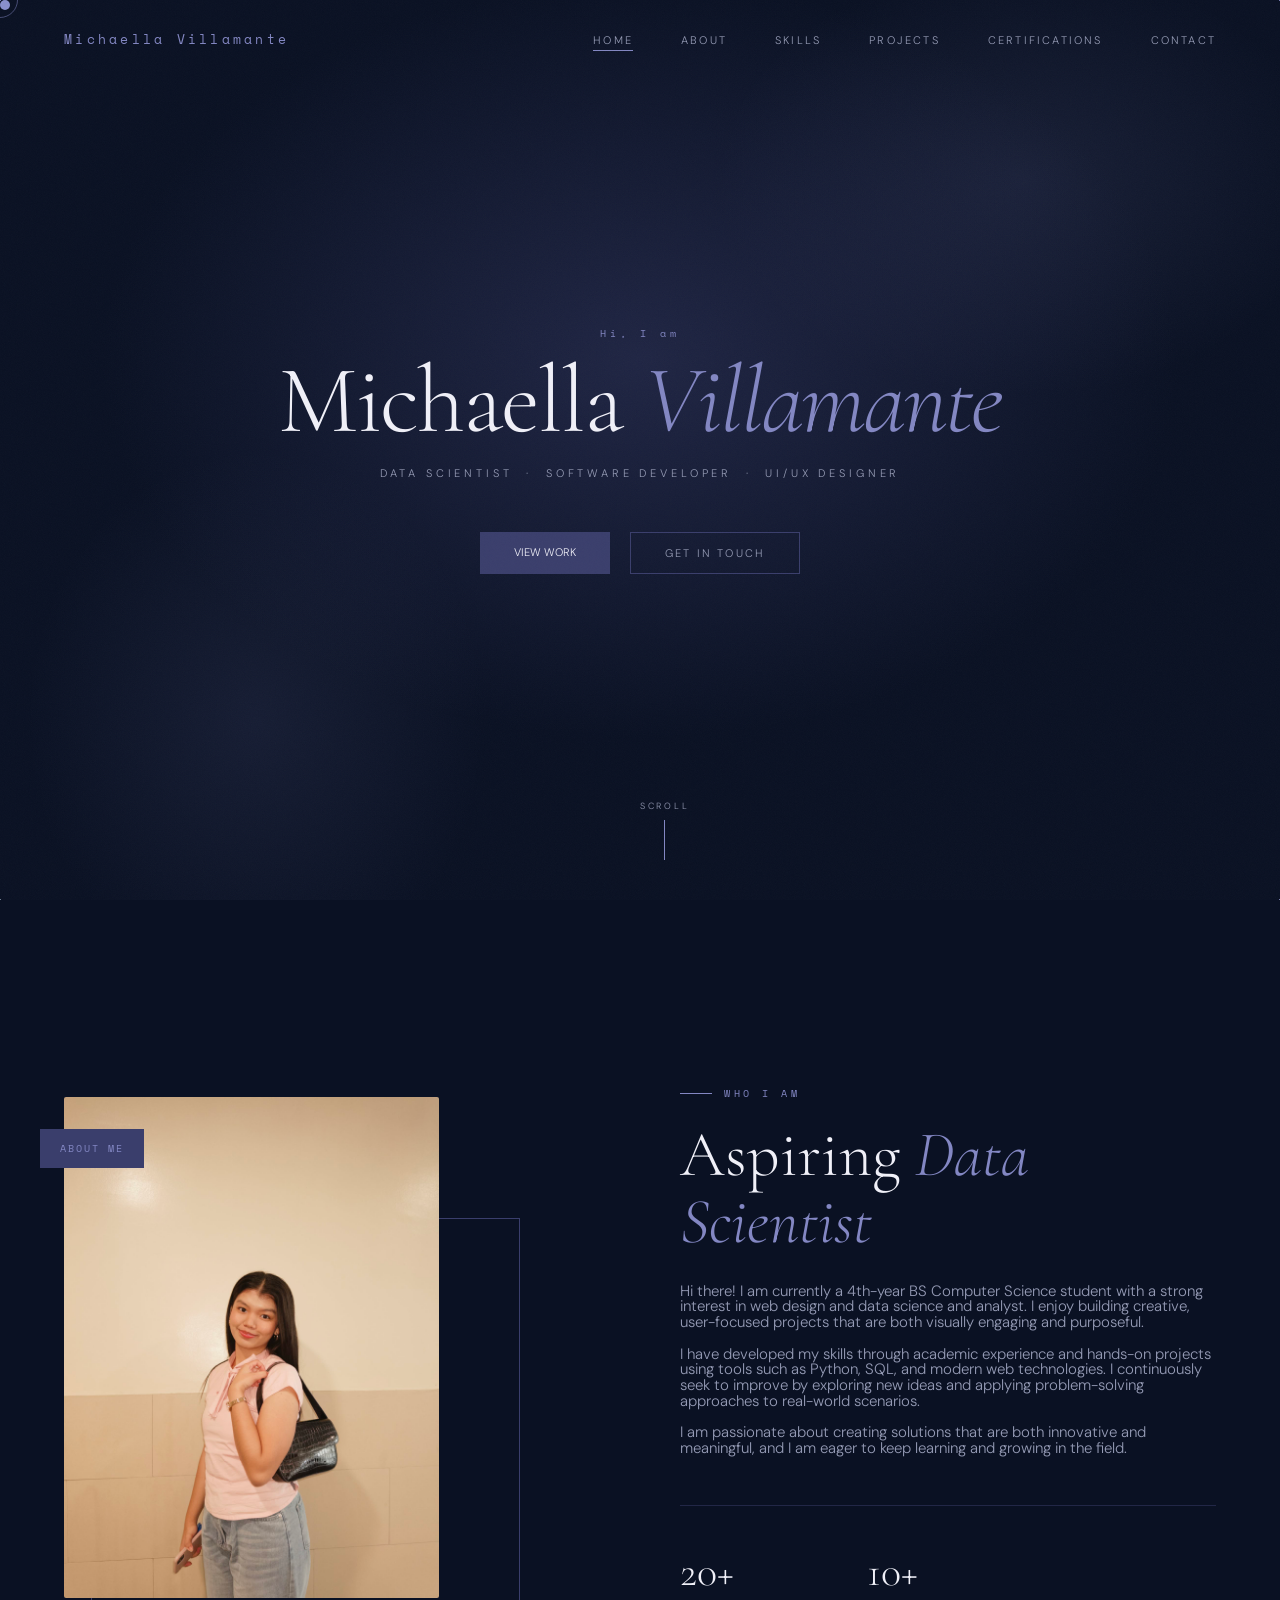
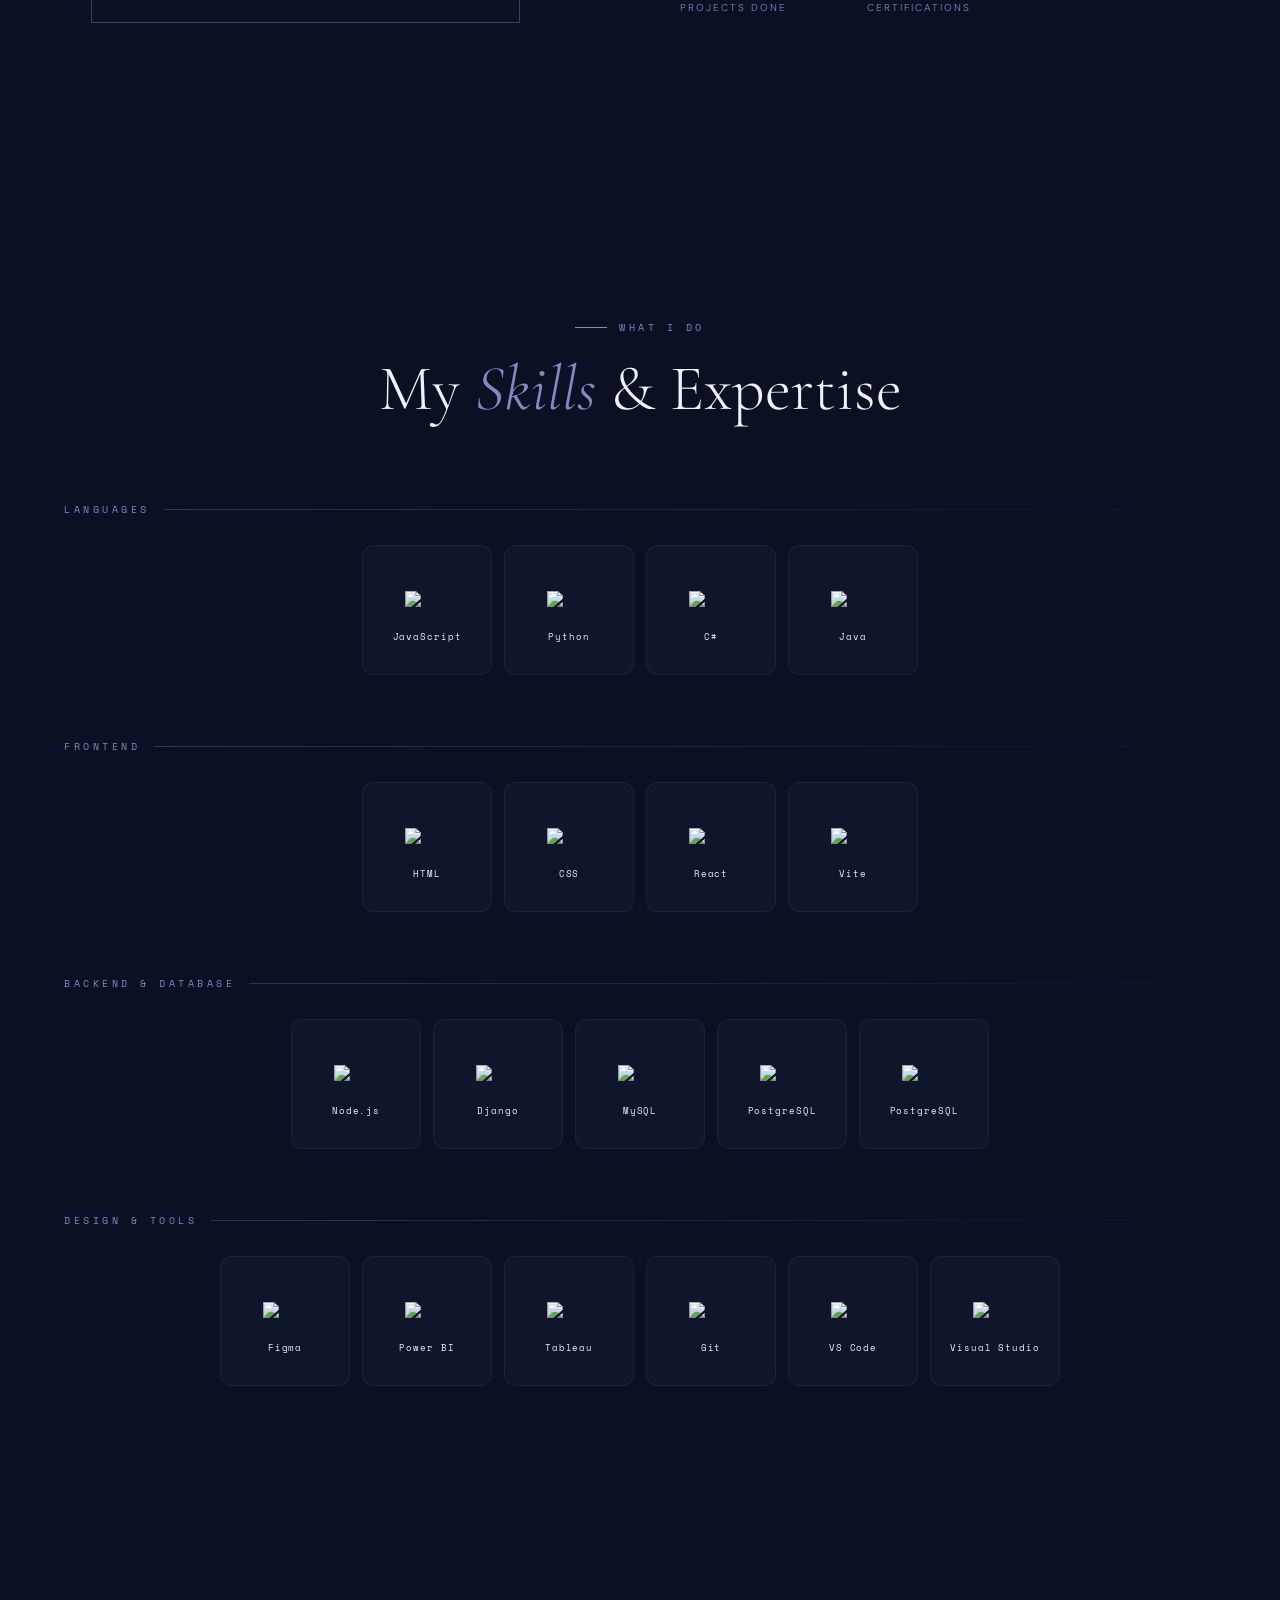
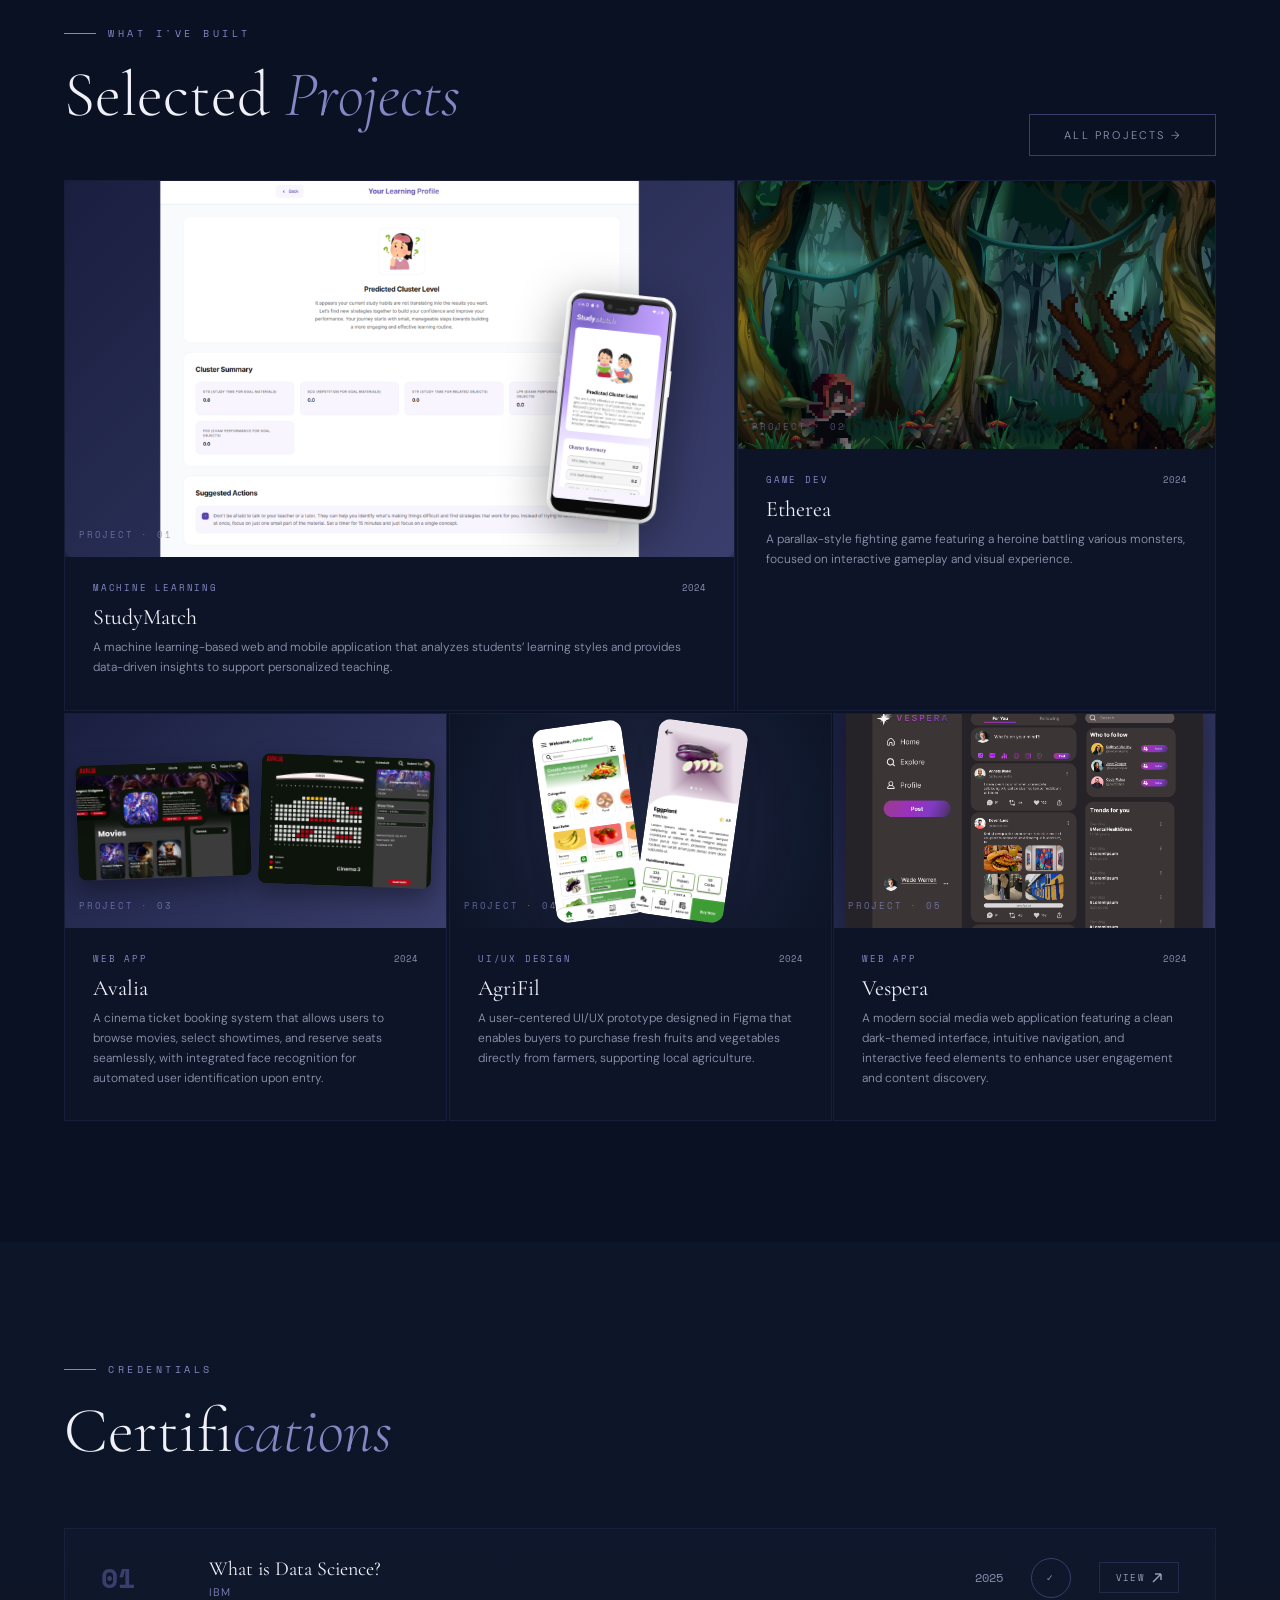
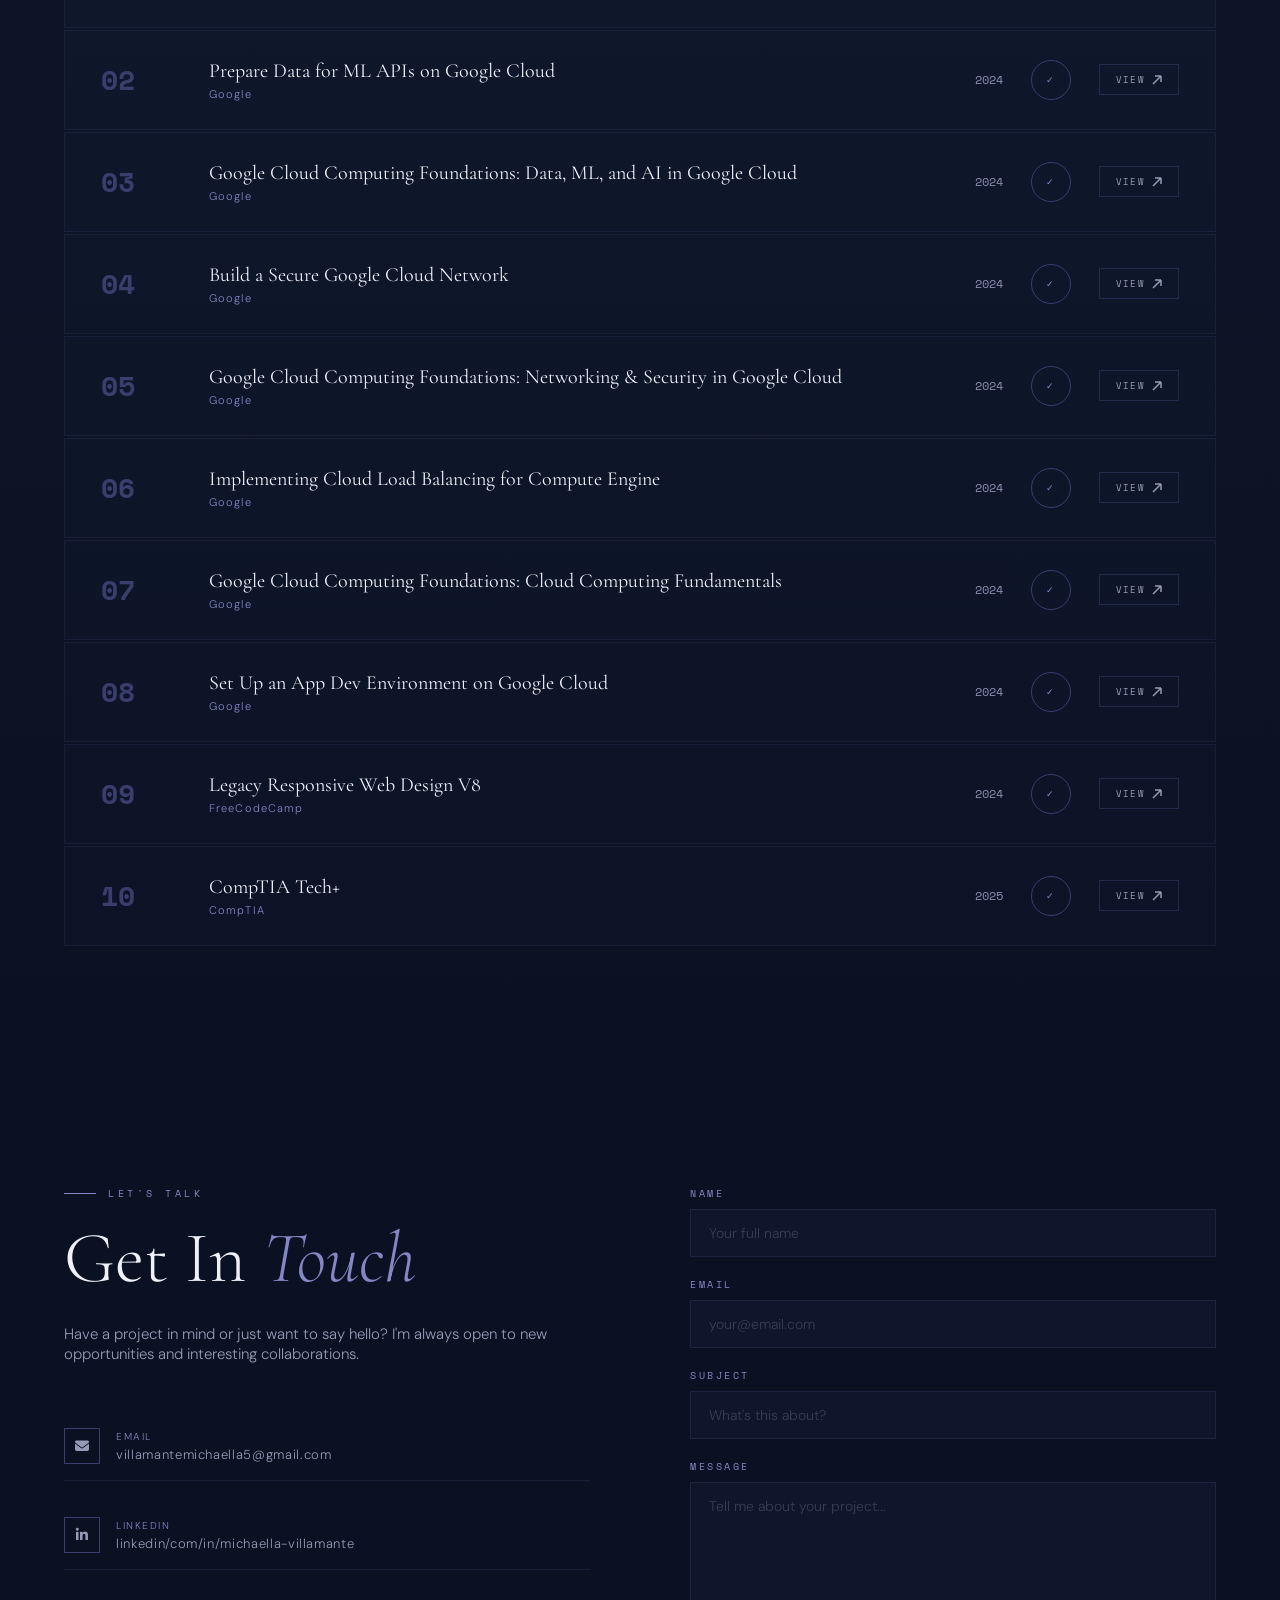
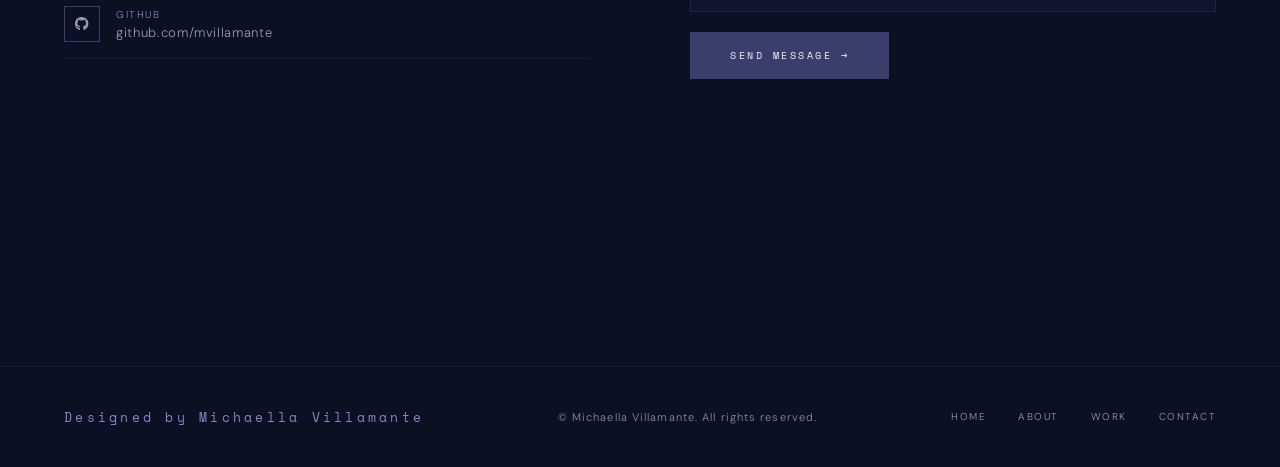
==== commit 701c0bf2: "removed live demo and added hamburger button" ====
--- a/index.html
+++ b/index.html
@@ -137,6 +137,47 @@
       width: 100%;
     }
 
+    .hamburger {
+      display: none;
+      flex-direction: column;
+      gap: 5px;
+      cursor: pointer;
+      z-index: 200;
+    }
+
+    .hamburger span {
+      width: 24px;
+      height: 2px;
+      background: var(--white);
+      transition: 0.3s;
+    }
+
+    .hamburger.active span:nth-child(1) {
+      transform: rotate(45deg) translateY(7px);
+    }
+
+    .hamburger.active span:nth-child(2) {
+      opacity: 0;
+    }
+
+    .hamburger.active span:nth-child(3) {
+      transform: rotate(-45deg) translateY(-7px);
+    }
+
+    .nav-overlay {
+      display: none;
+      position: fixed;
+      inset: 0;
+      background: rgba(10, 17, 35, 0.5);
+      z-index: 99;
+      opacity: 0;
+      transition: opacity 0.35s ease;
+    }
+ 
+    .nav-overlay.active {
+      opacity: 1;
+    }
+
     /* Sections */
     section {
       min-height: 100vh;
@@ -1277,16 +1318,96 @@
     }
 
     @media(max-width: 900px) {
-      nav { padding: 24px 32px; }
-      .nav-links { display: none; }
-      #about { grid-template-columns: 1fr; padding: 80px 32px; }
-      #skills, #certifications { padding: 80px 32px; }
-      #projects { padding: 80px 32px; }
-      .projects-grid { display: flex; flex-direction: column; }
-      #contact { grid-template-columns: 1fr; padding: 80px 32px; gap: 60px; }
-      .cert-item { grid-template-columns: 1fr; padding: 80px 32px; gap: 60px; }
-      .cert-year, .cert-badge { display: none };
-      footer { flex-direction: column; gap: 20px; padding: 32px; text-align: center;}
+      .cursor, .cursor-ring {
+        display: none;
+      }
+
+      nav {
+        padding: 24px 32px;
+      }
+
+      .nav-links {
+        position: fixed;
+        top: 0;
+        right: -100%;
+        height: 100vh;
+        width: 72%;
+        max-width: 300px;
+        background: rgba(10, 17, 35, 0.98);
+        backdrop-filter: blur(16px);
+        -webkit-backdrop-filter: blur(16px);
+        border-left: 1px solid rgba(58, 62, 108, 0.35);
+        flex-direction: column;
+        justify-content: center;
+        align-items: center;
+        gap: 36px;
+        transition: right 0.4s cubic-bezier(.22, 1, .36, 1);
+        z-index: 200;
+        padding: 80px 40px 40px;
+      }
+
+      .nav-links.active {
+        right: 0;
+      }
+
+      .hamburger {
+        display: flex;
+      }
+
+      .nav-overlay {
+        display: block;
+        pointer-events: none;
+      }
+ 
+      .nav-overlay.active {
+        pointer-events: auto;
+      }
+
+
+      #about {
+        grid-template-columns: 1fr;
+        padding: 80px 32px;
+      }
+
+      #skills,
+      #certifications {
+        padding: 80px 32px;
+      }
+
+      #projects {
+        padding: 80px 32px;
+      }
+
+      .projects-grid {
+        display: flex;
+        flex-direction: column;
+      }
+
+      #contact {
+        grid-template-columns: 1fr;
+        padding: 80px 32px;
+        gap: 60px;
+      }
+
+      .cert-item {
+        grid-template-columns: 1fr;
+        padding: 20px 18px;
+        gap: 12px;
+      }
+
+      .cert-year,
+      .cert-badge {
+        display: none
+      }
+
+      ;
+
+      footer {
+        flex-direction: column;
+        gap: 20px;
+        padding: 32px;
+        text-align: center;
+      }
     }
   </style>
 </head>
@@ -1295,10 +1416,16 @@
 
   <div class="cursor" id="cursor"></div>
   <div class="cursor-ring" id="cursorRing"></div>
+  <div class="nav-overlay" id="navOverlay"></div>
 
   <!-- NAV -->
   <nav id="nav">
     <a href="#home" class="nav-logo">Michaella Villamante</a>
+    <div class="hamburger" id="hamburger">
+      <span></span>
+      <span></span>
+      <span></span>
+    </div>
     <ul class="nav-links">
       <li><a href="#home">Home</a></li>
       <li><a href="#about">About</a></li>
@@ -1521,7 +1648,7 @@
       <div class="proj-card reveal" style="transition-delay:.05s">
         <div class="tilt-shine"></div>
         <div class="proj-overlay">
-          <div class="proj-overlay-btn">Live Demo ↗</div>
+          <!-- <div class="proj-overlay-btn">Live Demo ↗</div> -->
           <a href="https://github.com/mvillamante/StudyMatch" class="proj-overlay-btn sec">GitHub →</a>
         </div>
         <div class="proj-thumb studymatch-thumb">
@@ -1544,7 +1671,7 @@
       <div class="proj-card reveal" style="transition-delay:.12s">
         <div class="tilt-shine"></div>
         <div class="proj-overlay">
-          <div class="proj-overlay-btn">Live Demo ↗</div>
+          <!-- <div class="proj-overlay-btn">Live Demo ↗</div> -->
           <a href="https://github.com/mvillamante/Etherea" class="proj-overlay-btn sec">GitHub →</a>
         </div>
         <div class="proj-thumb etherea-thumb">
@@ -1553,7 +1680,7 @@
         </div>
         <div class="proj-info">
           <div class="proj-meta">
-            <span class="proj-tag">Etherea</span>
+            <span class="proj-tag">Game Dev</span>
             <span class="proj-year">2024</span>
           </div>
           <div class="proj-title">Etherea</div>
@@ -1564,7 +1691,7 @@
       <div class="proj-card reveal" style="transition-delay:.19s">
         <div class="tilt-shine"></div>
         <div class="proj-overlay">
-          <div class="proj-overlay-btn">Live Demo ↗</div>
+          <!-- <div class="proj-overlay-btn">Live Demo ↗</div> -->
           <a href="https://github.com/mvillamante/Avalia" class="proj-overlay-btn sec">GitHub →</a>
         </div>
         <div class="proj-thumb avalia-thumb">
@@ -1586,9 +1713,9 @@
       <div class="proj-card reveal" style="transition-delay:.26s">
         <div class="tilt-shine"></div>
         <div class="proj-overlay">
-          <div class="proj-overlay-btn">Live Demo ↗</div>
+          <!-- <div class="proj-overlay-btn">Live Demo ↗</div> -->
           <a href="https://www.figma.com/proto/RCTDdtAvV2Az0BhJlen7g8/AGRIFIL--UX-AND-UI-CASE-STUDY?node-id=1-18304&t=pMx0xauCSFUa3SbT-0&scaling=min-zoom&content-scaling=fixed&page-id=0%3A1&starting-point-node-id=1%3A18252&show-proto-sidebar=1"
-            class="proj-overlay-btn sec">GitHub →</a>
+            class="proj-overlay-btn sec">Figma →</a>
         </div>
         <div class="proj-thumb agrifil-thumb">
           <img src="assets/img/agri1.png" class="phone left">
@@ -1608,7 +1735,7 @@
       <div class="proj-card reveal" style="transition-delay:.33s">
         <div class="tilt-shine"></div>
         <div class="proj-overlay">
-          <div class="proj-overlay-btn">Live Demo ↗</div>
+          <!-- <div class="proj-overlay-btn">Live Demo ↗</div> -->
           <a href="https://github.com/mvillamante/TwitterClone" class="proj-overlay-btn sec">GitHub →</a>
         </div>
         <div class="proj-thumb vespera-thumb">
@@ -1957,7 +2084,7 @@
       el.addEventListener('mouseleave', () => { cur.style.transform = 'scale(1)'; ring.style.transform = 'scale(1)'; ring.style.opacity = '0.5'; });
     });
 
-    /* ONE BY ONE APPEAR */
+    /* ONE BY ONE APPEARANCE */
     document.querySelectorAll('.skill-icons').forEach(container => {
       const items = container.querySelectorAll('.sk');
       items.forEach((item, index) => {
@@ -1965,24 +2092,25 @@
       });
     });
 
-    /* -- PROJECT 3D TILT -- */
-    // document.querySelectorAll('.proj-card').forEach(card => {
-    //   let animId;
-    //   card.addEventListener('mousemove', e => {
-    //     cancelAnimationFrame(animId);
-    //     const r = card.getBoundingClientRect();
-    //     const x = (e.clientX - r.left) / r.width, y = (e.clientY - r.top) / r.height;
-    //     card.style.transition = 'box-shadow .4s, border-color .4s';
-    //     card.style.transform = `perspective(700px) rotateX(${(y - .5) * -10}deg)
-    //     rotateY(${(x - .5) * 13}deg) translateZ(6px)`;
-    //     card.style.setProperty('--tx', (x * 100) + '%');
-    //     card.style.setProperty('--ty', (y * 100) + '%');
-    //   });
-    //   card.addEventListener('mouuseLeave', () => {
-    //     card.style.transition = 'transform .5s ease, box-shadow .4s,border-color .4s';
-    //     card.style.transform = 'perspective(700px) rotateX(0) rotateY(0) translateZ(0)';
-    //   })
-    // })
+    /* NAVIGATION TOGGLE */
+    const hamburger = document.getElementById('hamburger');
+    const navLinks = document.querySelector('.nav-links');
+    const overlay = document.getElementById('navOverlay');
+
+    hamburger.addEventListener('click', () => {
+      hamburger.classList.toggle('active');
+      navLinks.classList.toggle('active');
+      overlay.classList.toggle('active');
+    });
+
+    /* CLOSE NAV */
+    document.querySelectorAll('.nav-links a').forEach(link => {
+      link.addEventListener('click', () => {
+        hamburger.classList.remove('active');
+        navLinks.classList.remove('active');
+        overlay.classList.remove('active');
+      });
+    });
   </script>
 </body>
 
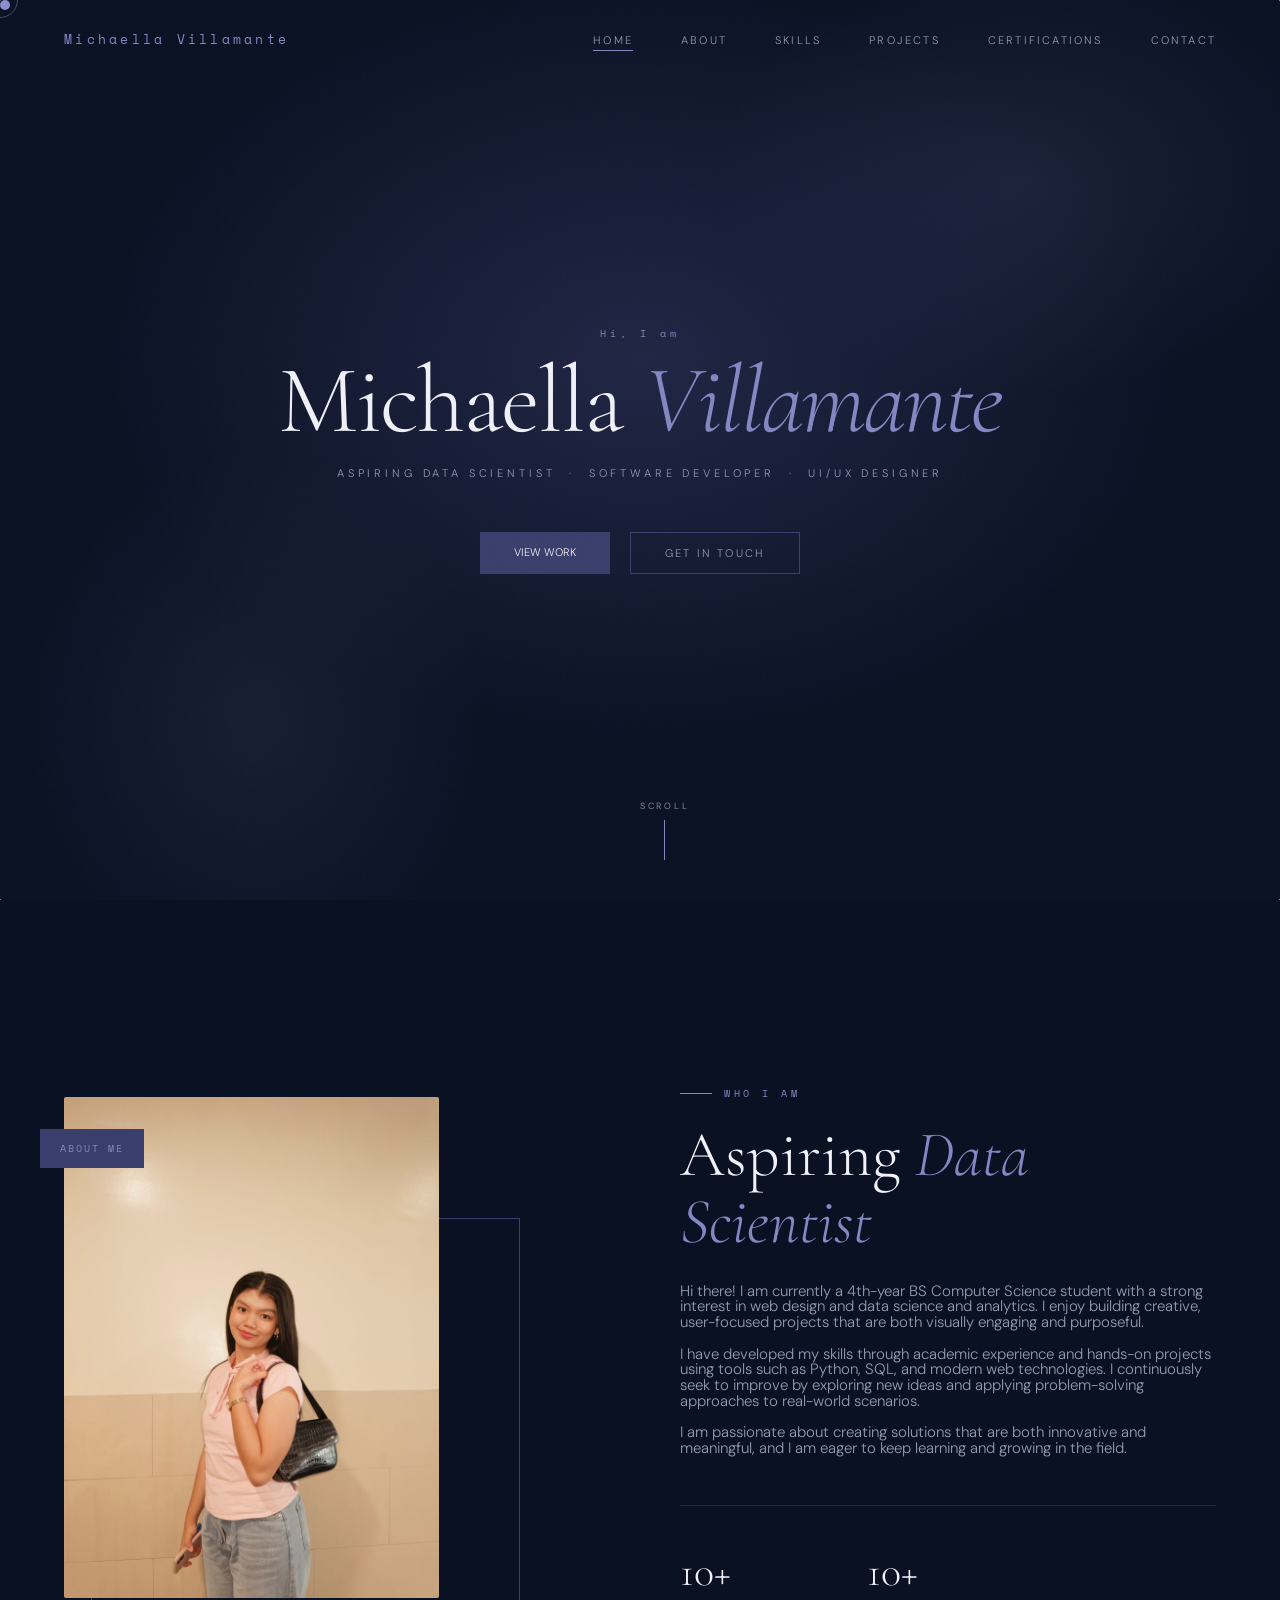
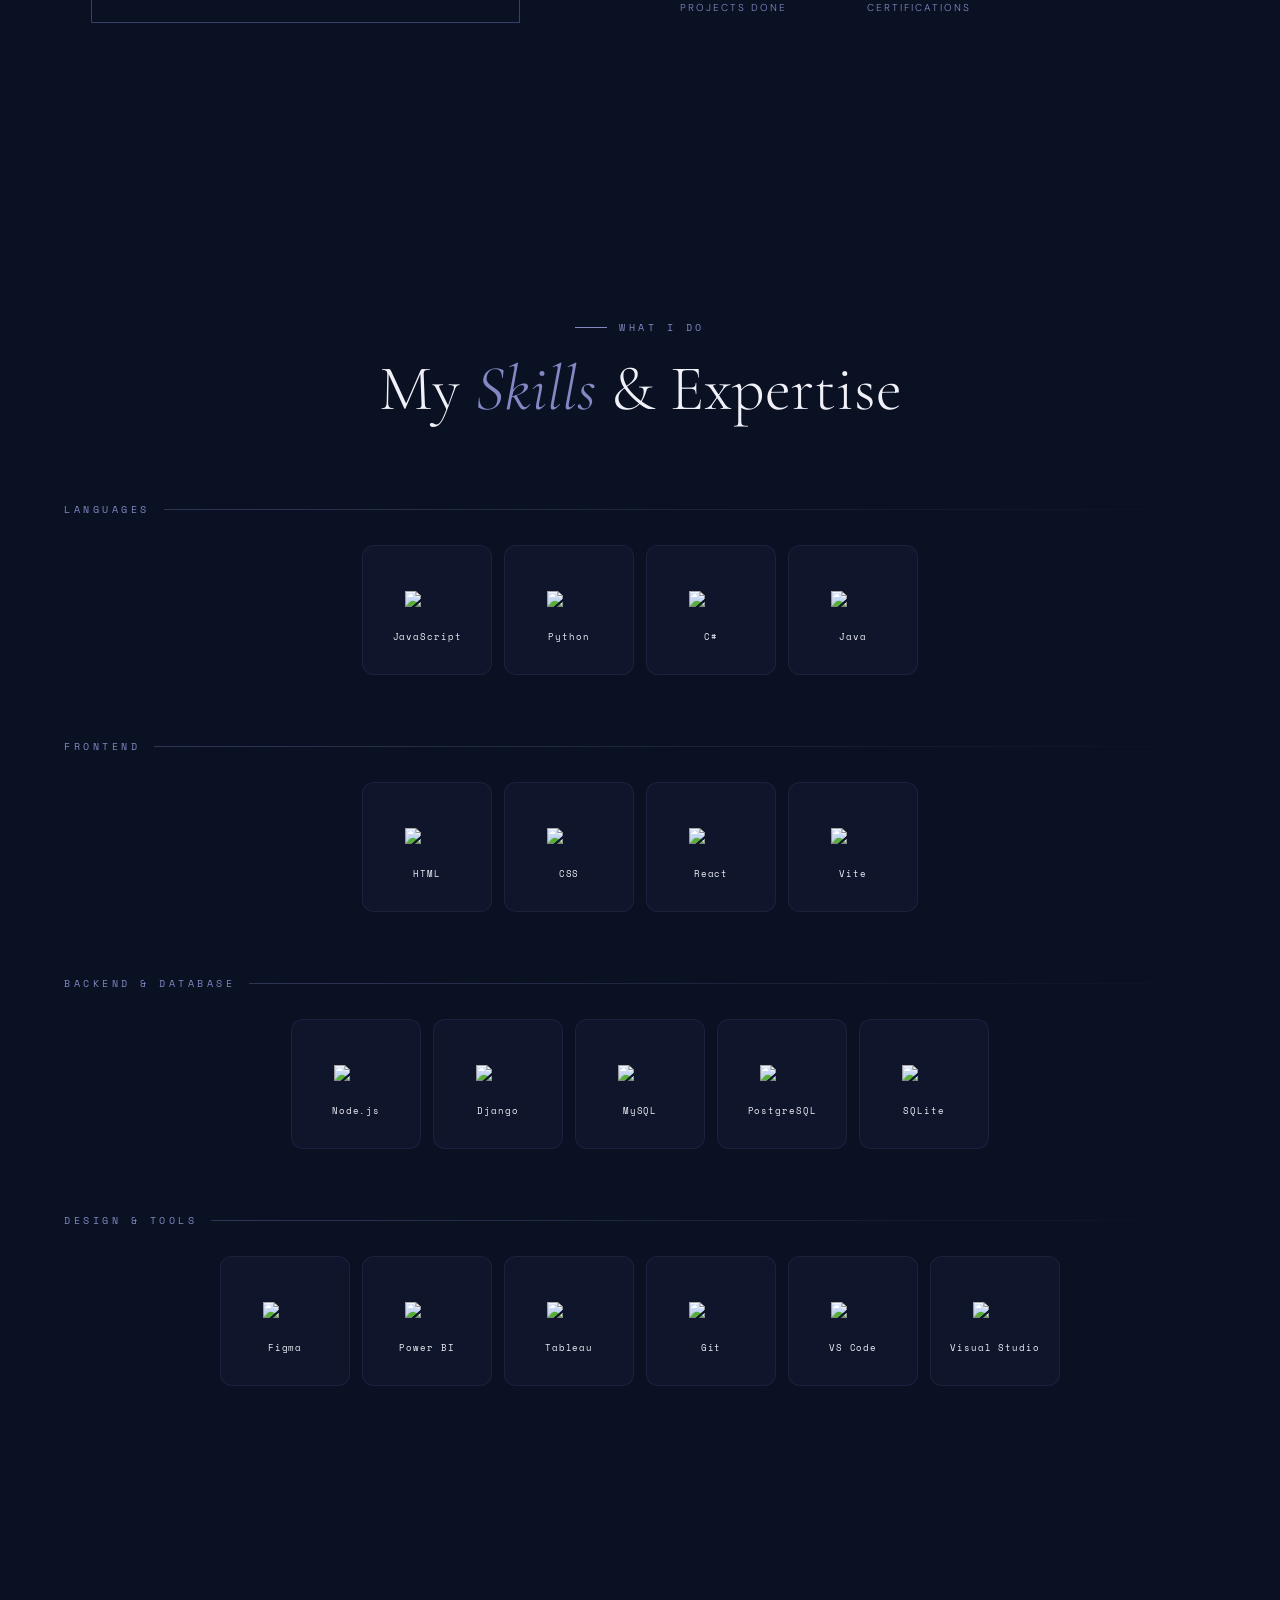
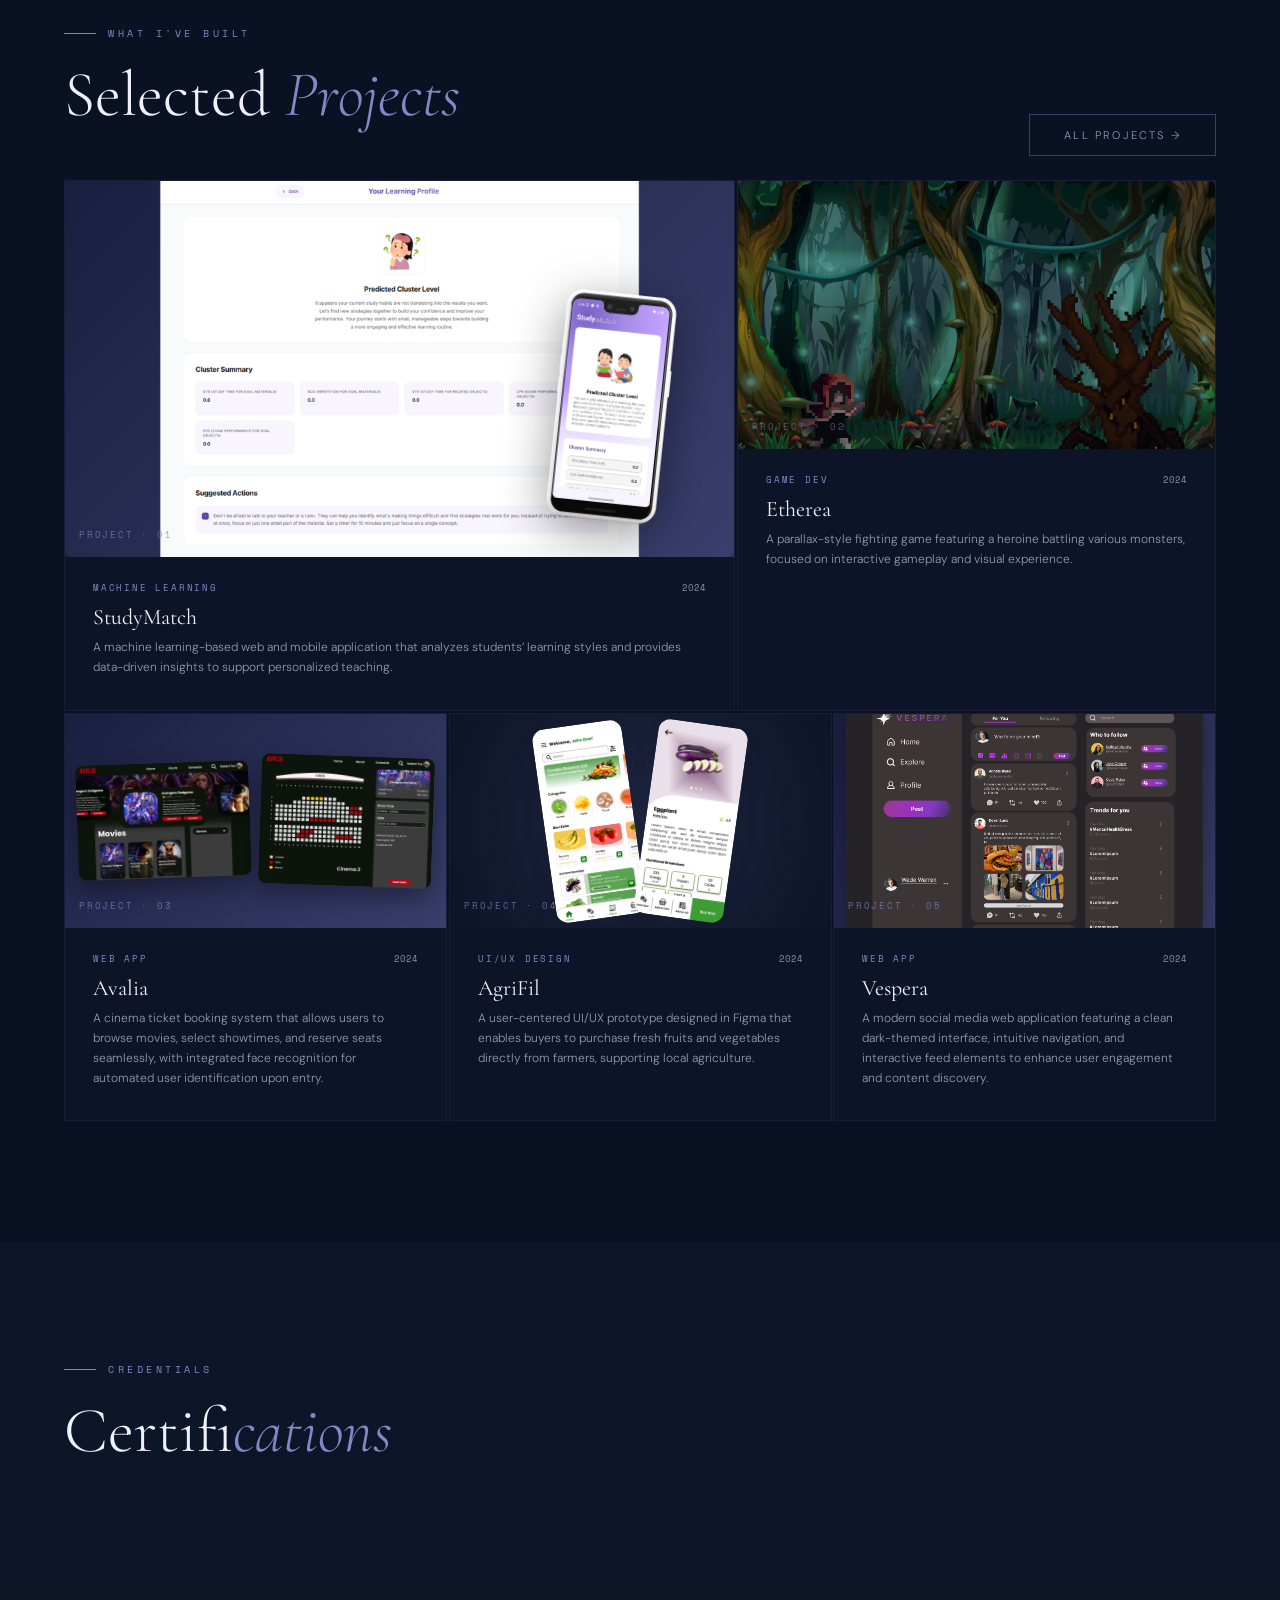
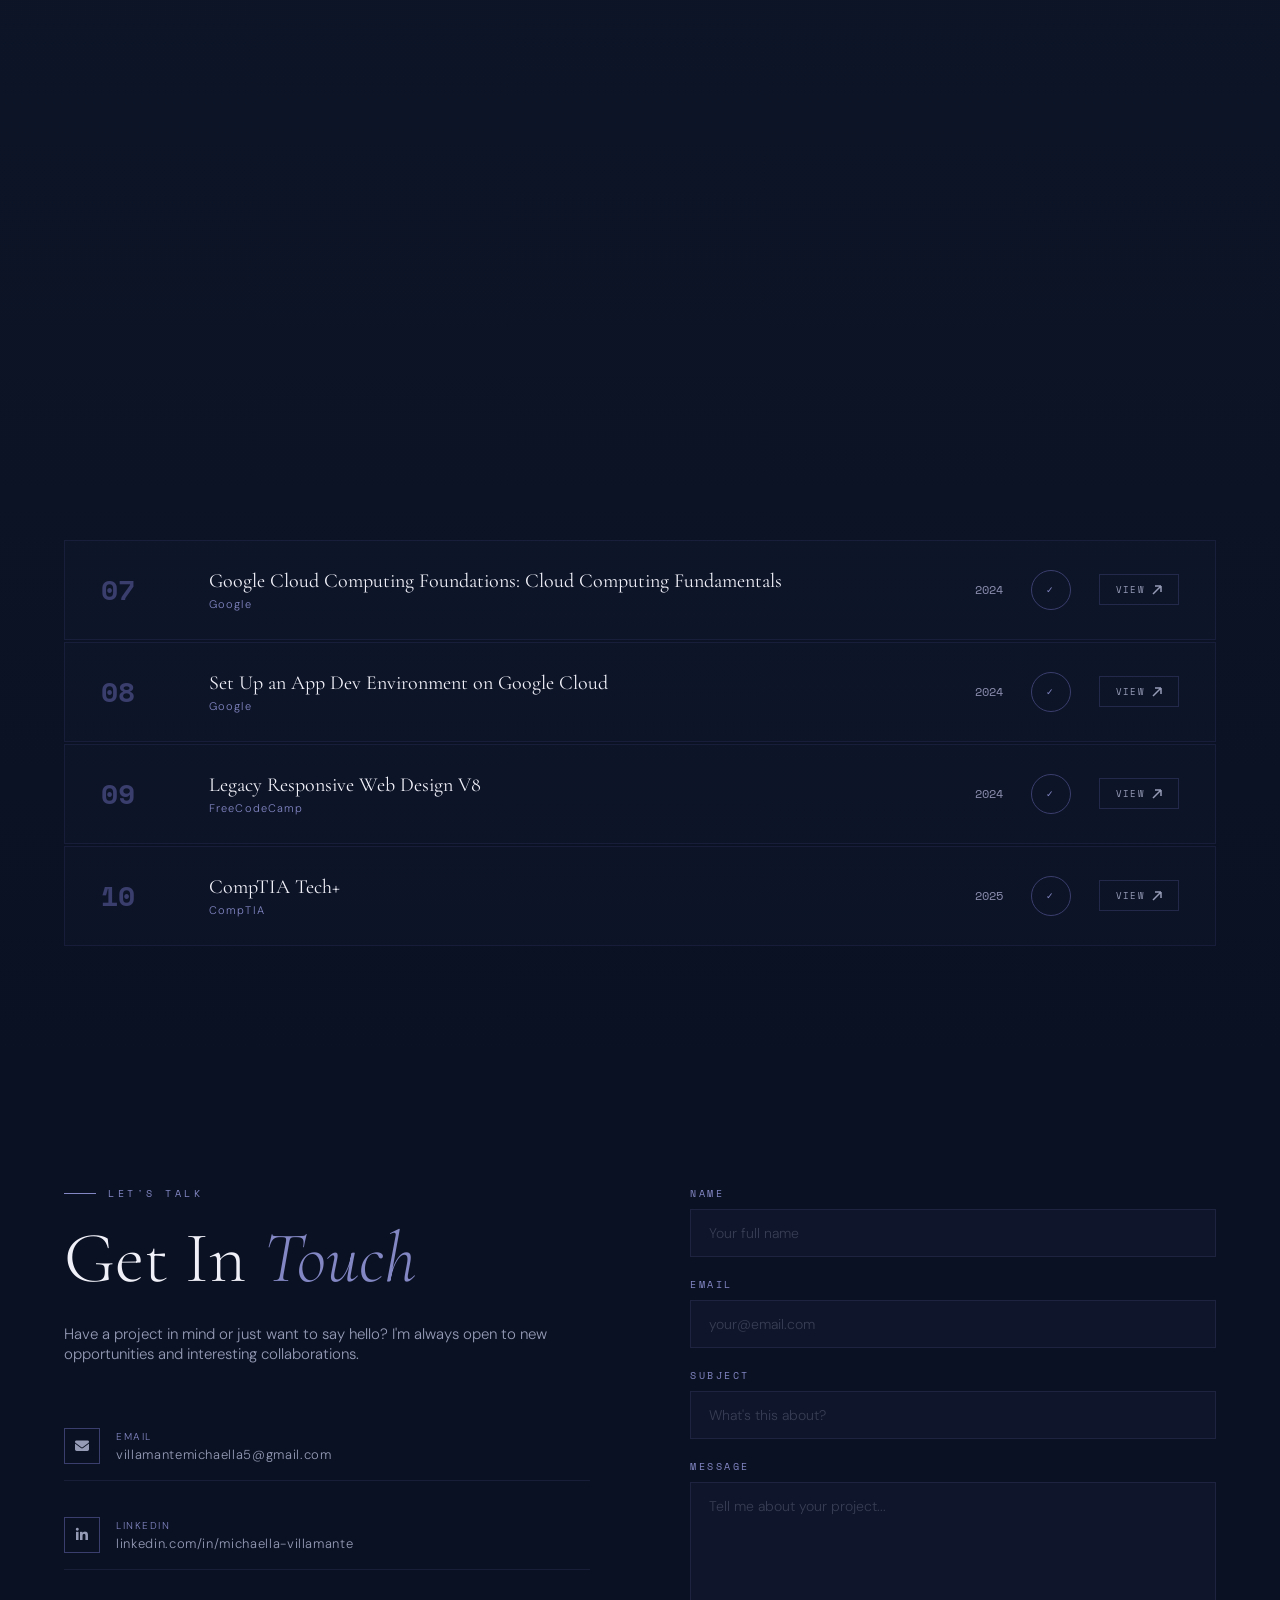
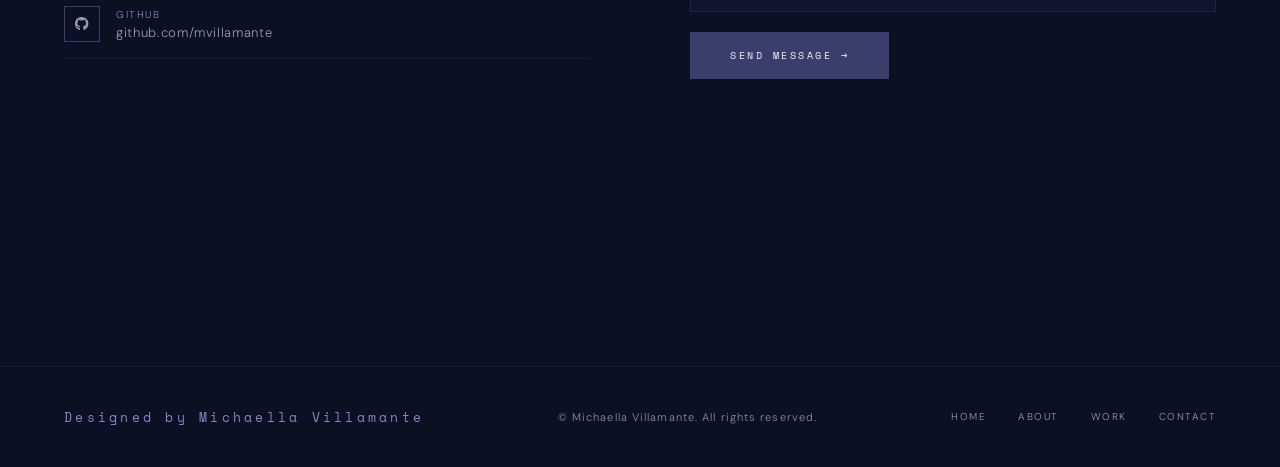
==== commit eba5218a: "added links and updated logo" ====
--- a/index.html
+++ b/index.html
@@ -10,1406 +10,7 @@
     rel="stylesheet">
   <link rel="stylesheet" href="https://cdnjs.cloudflare.com/ajax/libs/font-awesome/6.5.0/css/all.min.css">
   <link rel="icon" type="image/png" sizes="180x180" href="assets/img/mv.png">
-  <style>
-    :root {
-      --chinese-black: #0A1123;
-      --american-blue: #3A3E6C;
-      --ube: #8387C3;
-      --cadet-grey: #959BB5;
-      --cool-grey: #8A8CAC;
-      --white: #F0F0F8;
-      --accent: #8387C3;
-      --glow: rgba(131, 135, 195, 0.18);
-    }
-
-    *,
-    *::before,
-    *::after {
-      margin: 0;
-      padding: 0;
-      box-sizing: border-box;
-    }
-
-
-    body {
-      background: var(--chinese-black);
-      color: var(--white);
-      font-family: 'DM Sans', sans-serif;
-      font-weight: 300;
-      overflow-x: hidden;
-      cursor: none;
-    }
-
-    /* Cursor */
-    .cursor {
-      width: 10px;
-      height: 10px;
-      background: var(--ube);
-      border-radius: 50%;
-      position: fixed;
-      top: 0;
-      left: 0;
-      pointer-events: none;
-      z-index: 9999;
-      transition: transform 0.15s ease;
-      mix-blend-mode: screen;
-    }
-
-    .cursor-ring {
-      width: 36px;
-      height: 36px;
-      border: 1px solid var(--ube);
-      border-radius: 50%;
-      position: fixed;
-      top: 0;
-      left: 0;
-      pointer-events: none;
-      z-index: 9998;
-      opacity: 0.5;
-      transition: all 0.3s ease;
-    }
-
-    /* Nav */
-    nav {
-      position: fixed;
-      top: 0;
-      left: 0;
-      right: 0;
-      z-index: 100;
-      display: flex;
-      align-items: center;
-      justify-content: space-between;
-      padding: 28px 64px;
-      transition: background .4s, border-color .4s;
-      border-bottom: 1px solid transparent;
-    }
-
-    nav.scrolled {
-      background: rgba(10, 17, 35, 0.96);
-      backdrop-filter: blur(14px);
-      padding: 18px 64px;
-      border-color: rgba(58, 62, 108, .3);
-    }
-
-    .nav-logo {
-      font-family: 'Space Mono', monospace;
-      font-size: 13px;
-      letter-spacing: 0.25em;
-      color: var(--ube);
-      text-decoration: none;
-    }
-
-    .nav-links {
-      display: flex;
-      gap: 48px;
-      list-style: none;
-    }
-
-    .nav-links a {
-      font-size: 11px;
-      letter-spacing: 0.2em;
-      text-transform: uppercase;
-      color: var(--cadet-grey);
-      text-decoration: none;
-      transition: 0.3s;
-      position: relative;
-      padding-bottom: 4px;
-    }
-
-    .nav-links a:hover,
-    .nav-links a:active {
-      color: var(--white);
-    }
-
-    .nav-links a::after {
-      content: '';
-      position: absolute;
-      bottom: 0;
-      left: 0;
-      width: 0;
-      height: 1px;
-      background: var(--ube);
-      transition: width .3s;
-    }
-
-    .nav-links a:hover::after,
-    .nav-links a.active::after {
-      width: 100%;
-    }
-
-    .hamburger {
-      display: none;
-      flex-direction: column;
-      gap: 5px;
-      cursor: pointer;
-      z-index: 200;
-    }
-
-    .hamburger span {
-      width: 24px;
-      height: 2px;
-      background: var(--white);
-      transition: 0.3s;
-    }
-
-    .hamburger.active span:nth-child(1) {
-      transform: rotate(45deg) translateY(7px);
-    }
-
-    .hamburger.active span:nth-child(2) {
-      opacity: 0;
-    }
-
-    .hamburger.active span:nth-child(3) {
-      transform: rotate(-45deg) translateY(-7px);
-    }
-
-    .nav-overlay {
-      display: none;
-      position: fixed;
-      inset: 0;
-      background: rgba(10, 17, 35, 0.5);
-      z-index: 99;
-      opacity: 0;
-      transition: opacity 0.35s ease;
-    }
- 
-    .nav-overlay.active {
-      opacity: 1;
-    }
-
-    /* Sections */
-    section {
-      min-height: 100vh;
-      position: relative;
-    }
-
-    /* Hero */
-    #home {
-      display: flex;
-      flex-direction: column;
-      align-items: center;
-      justify-content: center;
-      text-align: center;
-      overflow: hidden;
-      padding: 0 32px;
-    }
-
-    .hero-bg {
-      position: absolute;
-      inset: 0;
-      background:
-        radial-gradient(ellipse 60% 60% at 50% 40%, rgba(58, 62, 108, 0.45) 0%, transparent 70%),
-        radial-gradient(ellipse 40% 40% at 80% 20%, rgba(131, 135, 195, 0.12) 0%, transparent 60%),
-        radial-gradient(ellipse 30% 50% at 20% 80%, rgba(131, 135, 195, 0.1) 0%, transparent 60%);
-    }
-
-    #particles {
-      position: absolute;
-      inset: 0;
-      pointer-events: none;
-    }
-
-    /* .hero-orb {
-      width: 320px;
-      height: 320px;
-      border-radius: 50%;
-      background: conic-gradient(from 200deg, #3A3E6C, #8387C3, #959BB5, #0A1123, #3A3E6C);
-      filter: blur(2px);
-      animation: orbSpin 18s linear infinite;
-      margin-bottom: 40px;
-      position: relative;
-      box-shadow: 0 0 100px rgba(131, 135, 195, 0.3), inset 0 0 60px rgba(10, 17, 35, 0.6);
-    }
-
-    .hero-orb::after {
-      content: '';
-      position: absolute;
-      inset: 12px;
-      border-radius: 50%;
-      background: radial-gradient(circle at 35% 35%, rgba(149, 155, 181, 0.4), transparent 60%),
-        radial-gradient(circle at 65% 70%, rgba(58, 62, 108, 0.6), transparent 50%);
-    } */
-
-    @keyframes orbSpin {
-      from {
-        filter: blur(2px) hue-rotate(0deg);
-      }
-
-      to {
-        filter: blur(2px) hue-rotate(360deg);
-      }
-    }
-
-    .hero-label {
-      font-family: 'Space Mono', monospace;
-      font-size: 10px;
-      letter-spacing: 0.4em;
-      color: var(--ube);
-      margin-bottom: 14px;
-      opacity: 0;
-      animation: fadeUp 1s ease 0.4s forwards;
-    }
-
-    .hero-name {
-      font-family: 'Cormorant Garamond', serif;
-      font-size: clamp(52px, 10vw, 96px);
-      font-weight: 300;
-      line-height: 0.95;
-      letter-spacing: -0.02em;
-      color: var(--white);
-      /* opacity: 0; */
-      animation: fadeUp 1s ease 0.6s forwards;
-    }
-
-    .hero-name em {
-      color: var(--ube);
-      font-style: italic;
-    }
-
-    .hero-sub {
-      font-size: 11px;
-      letter-spacing: 0.35em;
-      text-transform: uppercase;
-      color: var(--cadet-grey);
-      margin-top: 20px;
-      opacity: 0;
-      animation: fadeUp 1s ease 0.85s forwards;
-    }
-
-    .hero-cta {
-      margin-top: 52px;
-      display: flex;
-      gap: 20px;
-      opacity: 0;
-      animation: fadeUp 1s ease 1.1s forwards;
-    }
-
-    .btn-outline {
-      padding: 13px 34px;
-      border: 1px solid var(--american-blue);
-      color: var(--cadet-grey);
-      font-size: 11px;
-      letter-spacing: 0.2em;
-      text-transform: uppercase;
-      text-decoration: none;
-      transition: all 0.3s;
-      background: transparent;
-      cursor: none;
-    }
-
-    .btn-outline:hover {
-      border-color: var(--ube);
-      color: var(--white);
-      background: var(--glow);
-    }
-
-    .btn-fill {
-      padding: 13px 34px;
-      background: var(--american-blue);
-      color: var(--white);
-      font-size: 11px;
-      text-transform: uppercase;
-      text-decoration: none;
-      transition: all 0.3s;
-      cursor: none;
-    }
-
-    .btn-fill:hover {
-      background: var(--ube);
-    }
-
-    .scroll-indicator {
-      position: absolute;
-      bottom: 40px;
-      left: 50%;
-      transform: translateX(-50%);
-      display: flex;
-      flex-direction: column;
-      align-items: center;
-      gap: 8px;
-      opacity: 0.4;
-      animation: fadeUp 1s ease 1.5s forwards, bounce 2s ease 2s infinite;
-    }
-
-    .scroll-indicator span {
-      font-size: 9px;
-      letter-spacing: 0.3em;
-      text-transform: uppercase;
-      color: var(--cadet-grey);
-    }
-
-    .scroll-line {
-      width: 1px;
-      height: 40px;
-      background: var(--ube);
-    }
-
-    @keyframes bounce {
-
-      0%,
-      100% {
-        transform: translateX(-50%) translateY(0);
-      }
-
-      50% {
-        transform: translateX(-50%) translateY(8px);
-      }
-    }
-
-    @keyframes fadeUp {
-      from {
-        opacity: 0;
-        transform: translateY(24px);
-      }
-
-      to {
-        opacity: 1;
-        transform: translateY(0);
-      }
-    }
-
-    /*----ABOUT----*/
-    #about {
-      display: grid;
-      grid-template-columns: 1fr 1fr;
-      align-items: center;
-      padding: 120px 64px;
-      gap: 80px;
-    }
-
-    .about-image-wrap {
-      position: relative;
-    }
-
-    .about-img {
-      width: 70%;
-      height: auto;
-      object-fit: cover;
-      aspect-ratio: 3/4;
-      border-radius: 2px;
-    }
-
-    .about-img-placeholder {
-      width: 100%;
-      aspect-ratio: 3/4;
-      background: linear-gradient(145deg, var(--american-blue) 0%, var(--chinese-black) 100%);
-      position: relative;
-      overflow: hidden;
-    }
-
-    .about-img-placeholder::before {
-      content: '';
-      position: absolute;
-      inset: 0;
-      background:
-        radial-gradient(ellipse 70% 70% at 60% 30%, rgba(131, 135, 195, 0.25) 0%, transparent 65%);
-    }
-
-    .about-img-frame {
-      position: absolute;
-      bottom: -20px;
-      right: 80px;
-      width: 80%;
-      height: 80%;
-      border: 1px solid var(--american-blue);
-      z-index: -1;
-    }
-
-    .about-tag {
-      position: absolute;
-      top: 32px;
-      left: -24px;
-      background: var(--american-blue);
-      padding: 12px 20px;
-      font-family: 'Space Mono', monospace;
-      font-size: 10px;
-      letter-spacing: 0.2em;
-      color: var(--ube);
-    }
-
-    .section-eyebrow {
-      font-family: 'Space Mono', monospace;
-      font-size: 10px;
-      letter-spacing: 0.35em;
-      text-transform: uppercase;
-      color: var(--ube);
-      margin-bottom: 20px;
-      display: flex;
-      align-items: center;
-      gap: 12px;
-    }
-
-    .section-eyebrow::before {
-      content: '';
-      width: 32px;
-      height: 1px;
-      background: var(--ube);
-    }
-
-    .section-title {
-      font-family: 'Cormorant Garamond', serif;
-      font-size: clamp(36px, 5vw, 64px);
-      font-weight: 300;
-      line-height: 1.05;
-      color: var(--white);
-      margin-bottom: 28px;
-    }
-
-    .section-title em {
-      color: var(--ube);
-      font-size: italic;
-    }
-
-    .about-text {
-      color: var(--cadet-grey);
-      font-size: 15px;
-      line-height: 1.05;
-      margin-bottom: 20px;
-    }
-
-    .about-stats {
-      display: grid;
-      grid-template-columns: repeat(3, 1fr);
-      gap: 24px;
-      margin-top: 48px;
-      padding-top: 40px;
-      border-top: 1px solid rgba(58, 62, 108, 0.5);
-    }
-
-    .stat-num {
-      font-family: 'Cormorant Garamond', serif;
-      font-size: 42px;
-      font-weight: 300;
-      color: var(--white);
-    }
-
-    .stat-label {
-      font-size: 10px;
-      letter-spacing: 0.2em;
-      text-transform: uppercase;
-      color: var(--ube);
-      margin-top: 4px;
-    }
-
-
-    /*----SKILLS----*/
-    #skills {
-      padding: 120px 64px;
-      background: linear-gradient(180deg, var(--cb) 0%, #0d1628 100%);
-    }
-
-    .skills-header {
-      text-align: center;
-      margin-bottom: 80px;
-    }
-
-    .skill-category {
-      margin-bottom: 64px;
-    }
-
-    .skill-category:last-child {
-      margin-bottom: 0;
-    }
-
-    .skill-category-label {
-      font-family: 'Space Mono', monospace;
-      font-size: 10px;
-      letter-spacing: .35em;
-      text-transform: uppercase;
-      color: var(--ube);
-      margin-bottom: 28px;
-      display: flex;
-      align-items: center;
-      gap: 14px;
-    }
-
-    .skill-category-label::after {
-      content: '';
-      flex: 1;
-      height: 1px;
-      background: linear-gradient(to right, rgba(131, 135, 195, .3), transparent);
-    }
-
-    .skill-icons {
-      display: flex;
-      flex-wrap: wrap;
-      gap: 12px;
-      justify-content: center;
-    }
-
-    .sk {
-      width: 130px;
-      height: 130px;
-      background: rgba(58, 62, 108, .12);
-      border: 1px solid rgba(58, 62, 108, .3);
-      border-radius: 12px;
-      display: flex;
-      flex-direction: column;
-      align-items: center;
-      justify-content: center;
-      gap: 10px;
-      position: relative;
-      overflow: hidden;
-      cursor: none;
-      transition: transform .35s cubic-bezier(.22, 1, .36, 1), border-color .35s, background .35s, box-shadow .35s;
-    }
-
-    .sk::before {
-      content: '';
-      position: absolute;
-      top: 0;
-      left: 0;
-      right: 0;
-      height: 2px;
-      background: linear-gradient(90deg, transparent, var(--ube), transparent);
-      transform: scaleX(0);
-      transition: transform .35s;
-    }
-
-    .sk:hover::before {
-      transform: scaleX(1);
-    }
-
-    .sk:hover {
-      background: rgba(58, 62, 108, .25);
-      border-color: rgba(131, 135, 195, .45);
-      transform: translateY(-6px) scale(1.04);
-      box-shadow: 0 16px 40px rgba(0, 0, 0, .5), 0 0 20px rgba(131, 135, 195, .08);
-    }
-
-    .sk-icon {
-      width: 44px;
-      height: 44px;
-      display: flex;
-      align-items: center;
-      justify-content: center;
-      flex-shrink: 0;
-    }
-
-    .sk-icon img {
-      transition: transform 0.3s ease;
-    }
-
-    .sk:hover .sk-icon img {
-      transform: translateY(-4px) scale(1.1);
-    }
-
-    .sk-name {
-      font-family: 'Space Mono', monospace;
-      font-size: 9px;
-      letter-spacing: .1em;
-      color: var(--cg);
-      text-align: center;
-      transition: color .3s;
-      line-height: 1.3;
-    }
-
-    .sk:hover .sk-name {
-      color: var(--w);
-    }
-
-    /*----PROJECTS----*/
-    #projects {
-      padding: 120px 64px;
-    }
-
-    .projects-header {
-      display: flex;
-      justify-content: space-between;
-      align-items: flex-end;
-      margin-bottom: 24px;
-    }
-
-    .projects-grid {
-      display: grid;
-      grid-template-columns: repeat(12, 1fr);
-      grid-template-rows: auto;
-      gap: 2px;
-    }
-
-    .proj-card {
-      background: rgba(58, 62, 108, 0.08);
-      border: 1px solid rgba(58, 62, 108, 0.25);
-      overflow: hidden;
-      position: relative;
-      cursor: none;
-      transition: border-color .4s, box-shadow .4s;
-      will-change: transform;
-    }
-
-    .proj-card:nth-child(1) {
-      grid-column: 1 / 8;
-      grid-row: 1;
-    }
-
-    .proj-card:nth-child(2) {
-      grid-column: 8 / 13;
-      grid-row: 1;
-    }
-
-    .proj-card:nth-child(3) {
-      grid-column: 1 / 5;
-      grid-row: 2;
-    }
-
-    .proj-card:nth-child(4) {
-      grid-column: 5 / 9;
-      grid-row: 2;
-    }
-
-    .proj-card:nth-child(5) {
-      grid-column: 9 / 13;
-      grid-row: 2;
-    }
-
-    .tilt-shine {
-      position: absolute;
-      inset: 0;
-      background: radial-gradient(circle at var(--tx, 50%) var(--ty, 50%), rgba(131, 135, 195, .15) 0%, transparent 55%);
-      opacity: 0;
-      transition: opacity 0.2s;
-      pointer-events: none;
-      z-index: 3;
-    }
-
-    .proj-card:hover .tilt-shine {
-      opacity: 1;
-    }
-
-    .proj-overlay {
-      position: absolute;
-      inset: 0;
-      background: rgba(10, 17, 35, .88);
-      display: flex;
-      flex-direction: column;
-      align-items: center;
-      justify-content: center;
-      gap: 14px;
-      opacity: 0;
-      transition: opacity .35s;
-      z-index: 4;
-      backdrop-filter: blur(4px);
-    }
-
-    .proj-card:hover .proj-overlay {
-      opacity: 1;
-    }
-
-    .proj-overlay-btn {
-      padding: 10px 28px;
-      border: 1px solid var(--ube);
-      color: var(--ube);
-      font-size: 10px;
-      letter-spacing: .2em;
-      text-transform: uppercase;
-      text-decoration: none;
-      transition: all .25s;
-      font-family: 'Space Mono', monospace;
-      cursor: none;
-    }
-
-    .proj-overlay-btn:hover {
-      background: var(--ube);
-      color: var(--chinese-black);
-    }
-
-    .proj-overlay-btn.sec {
-      border-color: var(--american-blue);
-      color: var(--cadet-grey);
-    }
-
-    .proj-overlay-btn.sec:hover {
-      background: var(--american-blue);
-      color: var(--white);
-    }
-
-    .proj-phone-wrap {
-      position: absolute;
-      right: 8%;
-      bottom: 5%;
-      z-index: 2;
-      width: 25%;
-      max-width: 140px;
-      transform: rotate(6deg);
-      transition: transform .4s ease, filter .4s ease;
-      filter: drop-shadow(0 12px 24px rgba(0, 0, 0, .4));
-    }
-
-    .proj-phone-img {
-      width: 100%;
-      height: auto;
-      object-fit: contain;
-    }
-
-
-    .proj-thumb {
-      width: 100%;
-      aspect-ratio: 16/9;
-      background: linear-gradient(135deg, var(--american-blue), var(--chinese-black));
-      position: relative;
-      overflow: hidden;
-    }
-
-    .proj-card:nth-child(odd) .proj-thumb {
-      background: linear-gradient(135deg, #1a1f40, var(--american-blue));
-    }
-
-    .agrifil-thumb {
-      display: flex;
-      justify-content: center;
-      align-items: center;
-      gap: 12px;
-      background: radial-gradient(circle at center, rgba(131, 135, 195, 0.15), transparent);
-    }
-
-    .phone {
-      width: 90px;
-      height: auto;
-      border-radius: 12px;
-      box-shadow: 0 10px 30px rgba(0, 0, 0, 0.04);
-      transition: transform 0.4s ease;
-    }
-
-    .phone.left {
-      transform: rotate(-8deg);
-    }
-
-    .phone.right {
-      transform: rotate(8deg);
-    }
-
-    .proj-card:hover .phone.right {
-      transform: rotate(4deg) scale(1.05);
-    }
-
-    .avalia-thumb {
-      display: flex;
-      justify-content: center;
-      align-items: center;
-      gap: 10px;
-      background: radial-gradient(circle at center, rgba(131, 135, 195, 0.12), transparent);
-      padding: 10px;
-    }
-
-    .web-img {
-      width: 48%;
-      border-radius: 8px;
-      box-shadow: 0 10px 25px rgba(0, 0, 0, 0.35);
-      transition: transform 0.4s ease;
-    }
-
-    .web-img.left {
-      transform: rotate(-2deg);
-    }
-
-    .web-img.right {
-      transform: rotate(2deg);
-    }
-
-    .proj-card:hover .web-img.left {
-      transform: rotate(-1deg) scale(1.03);
-    }
-
-    .proj-card:hover .web-img.right {
-      transform: rotate(1deg) scale(1.03);
-    }
-
-    .vespera-thumb {
-      display: flex;
-      justify-content: center;
-      align-items: center;
-      background: radial-gradient(circle at center, rgba(131, 135, 195, 0.12), transparent);
-      padding: 12px;
-    }
-
-    .vespera-thumb .web-main {
-      width: 100%;
-      max-width: 420px;
-      border-radius: 10px;
-      box-shadow: 0 10px 30px rgba(0, 0, 0, 0.35);
-      transition: transform 0.4s ease;
-    }
-
-    .proj-card:hover .vespera-thumb .web-main {
-      transform: scale(1.05);
-    }
-
-    .studymatch-thumb {
-      position: relative;
-      display: flex;
-      justify-content: center;
-      align-items: center;
-    }
-
-    .web-main {
-      width: 100%;
-      border-radius: 8px;
-      box-shadow: 0 10px 30px rgba(0, 0, 0, 0.4);
-    }
-
-    .proj-card:hover .proj-phone-wrap {
-      transform: rotate(0deg) scale(1.1);
-    }
-
-    .proj-card:hover .web-main {
-      transform: scale(1.03);
-    }
-
-    .etherea-thumb {
-      position: relative;
-      display: flex;
-      gap: 6px;
-    }
-
-    .etherea-thumb::after {
-      content: '';
-      position: absolute;
-      inset: 0;
-      background: rgba(10, 17, 35, 0.25);
-      pointer-events: none;
-    }
-
-    .etherea-img {
-      width: 100%;
-      height: 100%;
-      object-fit: cover;
-      border-radius: 6px;
-      filter: brightness(0.85) contrast(1.05);
-      transition: transform 0.4s ease, filter 0.4s ease;
-    }
-
-    .etherea-img.left {
-      width: 55%;
-    }
-
-    .etherea-img.right {
-      width: 45%;
-    }
-
-    .etherea-img.left {
-      transform: rotate(-2deg);
-    }
-
-    .etherea-img.right {
-      transform: rotate(2deg);
-    }
-
-    .proj-card:hover .etherea-img {
-      transform: scale(1.03);
-      filter: brightness(1);
-    }
-
-
-    /* .proj-thumb-pattern {
-      position: absolute;
-      inset: 0;
-      opacity: 0.3;
-      background: radial-gradient(circle at 30% 40%, var(--ube) 0%, transparent 50%),
-        radial-gradient(circle at 70% 60%, var(--cadet-grey) 0%, transparent 40%);
-      transition: opacity 0.4s;
-    } */
-
-    .proj-card:hover .proj-thumb-pattern {
-      opacity: 0.5;
-    }
-
-    .proj-thumb-label {
-      position: absolute;
-      bottom: 16px;
-      left: 14px;
-      font-family: 'Space Mono', monospace;
-      font-size: 9px;
-      letter-spacing: 0.2em;
-      color: var(--ube);
-      opacity: 0.7;
-    }
-
-    .proj-info {
-      padding: 24px 28px 32px;
-    }
-
-    .proj-meta {
-      display: flex;
-      justify-content: space-between;
-      align-items: center;
-      margin-bottom: 10px;
-    }
-
-    .proj-tag {
-      font-size: 9px;
-      letter-spacing: 0.2em;
-      text-transform: uppercase;
-      color: var(--ube);
-      font-family: 'Space Mono', monospace;
-    }
-
-    .proj-year {
-      font-size: 9px;
-      color: var(--cool-grey);
-      font-family: 'Space Mono', monospace;
-    }
-
-    .proj-title {
-      font-family: 'Cormorant Garamond', serif;
-      font-size: 22px;
-      font-weight: 400;
-      color: var(--white);
-      margin-bottom: 8px;
-      transition: color 0.3s;
-    }
-
-    .proj-card:hover .proj-title {
-      color: var(--ube);
-    }
-
-    .proj-desc {
-      font-size: 12px;
-      color: var(--cadet-grey);
-      line-height: 1.65;
-    }
-
-    .proj-card:hover {
-      border-color: rgba(131, 135, 195, 0.3);
-      box-shadow: 0 0 40px rgba(131, 135, 195, 0.06);
-    }
-
-    /*----CERTIFICATIONS----*/
-    #certifications {
-      padding: 120px 64px;
-      background: linear-gradient(180deg, #0d1628 0%, var(--chinese-black) 100%);
-    }
-
-    .cert-header {
-      margin-bottom: 64px;
-    }
-
-    .cert-list {
-      display: flex;
-      flex-direction: column;
-      gap: 2px;
-    }
-
-    .cert-item {
-      display: grid;
-      grid-template-columns: 80px 1fr auto auto auto;
-      align-items: center;
-      gap: 28px;
-      padding: 28px 36px;
-      border: 1px solid rgba(58, 62, 108, 0.25);
-      background: rgba(58, 62, 108, 0.06);
-      transition: background .3s, border-color .3s, transform .35s, padding-left .35s;
-      cursor: none;
-      position: relative;
-      overflow: hidden;
-    }
-
-    .cert-item::before {
-      content: '';
-      position: absolute;
-      left: 0;
-      top: 0;
-      bottom: 0;
-      width: 2px;
-      background: var(--ube);
-      transform: scaleY(0);
-      transform-origin: bottom;
-      transition: transform .35s ease;
-    }
-
-    .cert-item:hover::before {
-      transform: scaleY(1);
-    }
-
-    .cert-item:hover {
-      background: rgba(58, 62, 108, .16);
-      border-color: rgba(13, 1, 135, 195, .3);
-      transform: translateX(6px);
-      padding-left: 42px;
-    }
-
-    .cert-num {
-      font-family: 'Space Mono', monospace;
-      font-size: 28px;
-      font-weight: 700;
-      color: var(--american-blue);
-    }
-
-    .cert-name {
-      font-family: 'Cormorant Garamond', serif;
-      font-size: 20px;
-      font-weight: 400;
-      color: var(--white);
-    }
-
-    .cert-issuer {
-      font-size: 11px;
-      letter-spacing: 0.1em;
-      color: var(--ube);
-      margin-top: 4px;
-    }
-
-    .cert-year {
-      font-family: 'Space Mono', monospace;
-      font-size: 12px;
-      color: var(--cool-grey);
-    }
-
-    .cert-badge {
-      width: 40px;
-      height: 40px;
-      border-radius: 50%;
-      border: 1px solid var(--american-blue);
-      display: flex;
-      align-items: center;
-      justify-content: center;
-      font-size: 9px;
-      letter-spacing: 0.1em;
-      color: var(--ube);
-      transition: all 0.3s;
-    }
-
-    .cert-item:hover .cert-badge {
-      border-color: var(--ube);
-      background: var(--glow);
-    }
-
-    .cert-view {
-      display: inline-flex;
-      align-items: center;
-      gap: 7px;
-      font-family: 'Space Mono', monospace;
-      font-size: 9px;
-      letter-spacing: .15em;
-      text-transform: uppercase;
-      color: var(--cadet-grey);
-      text-decoration: none;
-      border: 1px solid rgba(58, 62, 108, .5);
-      padding: 8px 16px;
-      transition: all .3s;
-      white-space: nowrap;
-      flex-shrink: 0;
-    }
-
-    .cert-view svg {
-      width: 10px;
-      height: 10px;
-      flex-shrink: 0;
-      transition: transform .25s;
-    }
-
-    .cert-view:hover {
-      border-color: var(--ube);
-      color: var(--ube);
-      background: var(--glow);
-    }
-
-    /*----CONTACT----*/
-    #contact {
-      padding: 120px 64px;
-      display: grid;
-      grid-template-columns: 1fr 1fr;
-      gap: 100px;
-      align-items: start;
-    }
-
-    .contact-left .section-title {
-      font-size: clamp(40px, 6vw, 72px);
-    }
-
-    .contact-text {
-      color: var(--cadet-grey);
-      font-size: 15px;
-      margin-bottom: 48px;
-    }
-
-    .contact-links {
-      display: flex;
-      flex-direction: column;
-      gap: 20px;
-    }
-
-    .contact-link {
-      display: flex;
-      align-items: center;
-      gap: 16px;
-      color: var(--cadet-grey);
-      text-decoration: none;
-      font-size: 13px;
-      letter-spacing: 0.05em;
-      transition: all 0.3s;
-      padding: 16px 0;
-      border-bottom: 1px solid rgba(58, 62, 108, 0.3);
-    }
-
-    .contact-link:hover {
-      color: var(--white);
-      padding-left: 8px;
-    }
-
-    .contact-link-icon {
-      width: 36px;
-      height: 36px;
-      border: 1px solid var(--american-blue);
-      display: flex;
-      align-items: center;
-      justify-content: center;
-      font-size: 14px;
-      transition: all 0.3s;
-      flex-shrink: 0;
-    }
-
-    .contact-link:hover .contact-link-icon {
-      border-color: var(--ube);
-      background: var(--glow);
-    }
-
-    .contact-form {
-      display: flex;
-      flex-direction: column;
-      gap: 20px;
-    }
-
-    .form-field {
-      display: flex;
-      flex-direction: column;
-      gap: 8px;
-    }
-
-    .form-label {
-      font-size: 10px;
-      letter-spacing: 0.25em;
-      text-transform: uppercase;
-      color: var(--ube);
-      font-family: 'Space Mono', monospace;
-    }
-
-    .form-input,
-    .form-textarea {
-      background: rgba(58, 62, 108, 0.1);
-      border: 1px solid rgba(58, 62, 108, 0.35);
-      color: var(--white);
-      padding: 14px 18px;
-      font-family: 'DM Sans', sans-serif;
-      font-size: 14px;
-      font-weight: 300;
-      outline: none;
-      transition: border-color 0.3s;
-      resize: none;
-      cursor: none;
-    }
-
-    .form-input:focus,
-    .form-textarea:focus {
-      border-color: var(--ube);
-    }
-
-    .form-input::placeholder,
-    .form-textarea::placeholder {
-      color: rgba(149, 155, 181, 0.3);
-    }
-
-    .form-textarea {
-      height: 130px;
-    }
-
-    .submit-btn {
-      padding: 16px 40px;
-      background: var(--american-blue);
-      color: var(--white);
-      border: none;
-      font-family: 'Space Mono', monospace;
-      font-size: 10px;
-      letter-spacing: 0.25em;
-      text-transform: uppercase;
-      align-self: flex-start;
-      transition: all 0.3s;
-      cursor: none;
-      position: relative;
-      overflow: hidden;
-    }
-
-    .submit-btn::after {
-      content: '';
-      position: absolute;
-      inset: 0;
-      background: var(--ube);
-      transform: scaleX(0);
-      transform-origin: left;
-      transition: transform 0.3s;
-      z-index: 0;
-    }
-
-    .submit-btn:hover::after {
-      transform: scaleX(1);
-    }
-
-    .submit-btn span {
-      position: relative;
-      z-index: 1;
-    }
-
-    /*----FOOTER----*/
-    footer {
-      padding: 40px 64px;
-      border-top: 1px solid rgba(58, 62, 108, 0.3);
-      display: flex;
-      justify-content: space-between;
-      align-items: center;
-    }
-
-    .footer-logo {
-      font-family: 'Space Mono', monospace;
-      font-size: 13px;
-      letter-spacing: 0.25em;
-      color: var(--ube);
-    }
-
-    .footer-copy {
-      font-size: 11px;
-      color: var(--cool-grey);
-      letter-spacing: 0.1em;
-    }
-
-    .footer-links {
-      display: flex;
-      gap: 32px;
-    }
-
-    .footer-links a {
-      font-size: 10px;
-      letter-spacing: 0.15em;
-      text-transform: uppercase;
-      color: var(--cadet-grey);
-      text-decoration: none;
-      transition: color 0.3s;
-    }
-
-    .footer-links a:hover {
-      color: var(--white);
-    }
-
-    body::after {
-      content: '';
-      position: fixed;
-      inset: 0;
-      pointer-events: none;
-      z-index: 1000;
-      opacity: 0.03;
-      background-image: url("data:image/svg+xml,%3Csvg viewBox='0 0 256 256' xmlns='http://www.w3.org/2000/svg'%3E%3Cfilter id='n'%3E%3CfeTurbulence type='fractalNoise' baseFrequency='0.9' numOctaves='4' stitchTiles='stitch'/%3E%3C/filter%3E%3Crect width='100%25' height='100%25' filter='url(%23n)'/%3E%3C/svg%3E");
-      background-size: 200px;
-    }
-
-    .reveal {
-      opacity: 0;
-      transform: translateY(32px);
-      transition: opacity .7s cubic-bezier(.22, 1, .36, 1), transform .7s cubic-bezier(.22, 1, .36, 1);
-    }
-
-    .reveal-left {
-      opacity: 0;
-      transform: translateX(-32px);
-      transition: opacity .7s cubic-bezier(.22, 1, .36, 1), transform .7s cubic-bezier(.22, 1, .36, 1);
-    }
-
-    .visible {
-      opacity: 1 !important;
-      transform: none !important;
-    }
-
-    @media(max-width: 900px) {
-      .cursor, .cursor-ring {
-        display: none;
-      }
-
-      nav {
-        padding: 24px 32px;
-      }
-
-      .nav-links {
-        position: fixed;
-        top: 0;
-        right: -100%;
-        height: 100vh;
-        width: 72%;
-        max-width: 300px;
-        background: rgba(10, 17, 35, 0.98);
-        backdrop-filter: blur(16px);
-        -webkit-backdrop-filter: blur(16px);
-        border-left: 1px solid rgba(58, 62, 108, 0.35);
-        flex-direction: column;
-        justify-content: center;
-        align-items: center;
-        gap: 36px;
-        transition: right 0.4s cubic-bezier(.22, 1, .36, 1);
-        z-index: 200;
-        padding: 80px 40px 40px;
-      }
-
-      .nav-links.active {
-        right: 0;
-      }
-
-      .hamburger {
-        display: flex;
-      }
-
-      .nav-overlay {
-        display: block;
-        pointer-events: none;
-      }
- 
-      .nav-overlay.active {
-        pointer-events: auto;
-      }
-
-
-      #about {
-        grid-template-columns: 1fr;
-        padding: 80px 32px;
-      }
-
-      #skills,
-      #certifications {
-        padding: 80px 32px;
-      }
-
-      #projects {
-        padding: 80px 32px;
-      }
-
-      .projects-grid {
-        display: flex;
-        flex-direction: column;
-      }
-
-      #contact {
-        grid-template-columns: 1fr;
-        padding: 80px 32px;
-        gap: 60px;
-      }
-
-      .cert-item {
-        grid-template-columns: 1fr;
-        padding: 20px 18px;
-        gap: 12px;
-      }
-
-      .cert-year,
-      .cert-badge {
-        display: none
-      }
-
-      ;
-
-      footer {
-        flex-direction: column;
-        gap: 20px;
-        padding: 32px;
-        text-align: center;
-      }
-    }
-  </style>
+  <link rel="stylesheet" href="main.css">
 </head>
 
 <body>
@@ -1443,7 +44,7 @@
     <!-- <div class="hero-orb"></div> -->
     <div class="hero-label">Hi, I am</div>
     <h1 class="hero-name">Michaella <em>Villamante</em></h1>
-    <p class="hero-sub">Data Scientist &nbsp;·&nbsp; Software Developer &nbsp;·&nbsp; UI/UX Designer</p>
+    <p class="hero-sub">Aspiring Data Scientist &nbsp;·&nbsp; Software Developer &nbsp;·&nbsp; UI/UX Designer</p>
     <div class="hero-cta">
       <a href="#projects" class="btn-fill">View Work</a>
       <a href="#contact" class="btn-outline">Get In Touch</a>
@@ -1467,7 +68,7 @@
       <h2 class="section-title">Aspiring <em>Data Scientist</em></h2>
       <p class="about-text">
         Hi there! I am currently a 4th-year BS Computer Science student with a strong interest in web design and data
-        science and analyst. I enjoy building creative, user-focused projects that are both visually engaging and
+        science and analytics. I enjoy building creative, user-focused projects that are both visually engaging and
         purposeful. <br /> <br />
 
         I have developed my skills through academic experience and hands-on projects using tools such as Python, SQL,
@@ -1479,7 +80,7 @@
       </p>
       <div class="about-stats">
         <div>
-          <div class="stat-num">20+</div>
+          <div class="stat-num">10+</div>
           <div class="stat-label">Projects Done</div>
         </div>
         <div>
@@ -1586,7 +187,7 @@
           <div class="sk-icon">
             <img src="https://cdn.jsdelivr.net/gh/devicons/devicon/icons/sqlite/sqlite-original.svg" width="50">
           </div>
-          <div class="sk-name">PostgreSQL</div>
+          <div class="sk-name">SQLite</div>
         </div>
       </div>
     </div>
@@ -1924,7 +525,7 @@
             villamantemichaella5@gmail.com
           </div>
         </a>
-        <a href="https://linkedin.com" class="contact-link" target="_blank">
+        <a href="https://linkedin.com/in/michaella-villamante" class="contact-link" target="_blank">
           <div class="contact-link-icon">
             <i class="fab fa-linkedin-in"></i>
           </div>
@@ -1933,10 +534,10 @@
               style="font-size:10px;letter-spacing:0.15em;color:var(--ube);text-transform:uppercase;margin-bottom: 3px;">
               LinkedIn
             </div>
-            linkedin/com/in/michaella-villamante
+            linkedin.com/in/michaella-villamante
           </div>
         </a>
-        <a href="https://github.com" class="contact-link" target="_blank">
+        <a href="https://github.com/mvillamante" class="contact-link" target="_blank">
           <div class="contact-link-icon">
             <i class="fab fa-github"></i>
           </div>
@@ -1982,136 +583,8 @@
       <a href="#contact">Contact</a>
     </div>
   </footer>
-
-  <script>
-    /* -- CURSOR -- */
-    const cursor = document.getElementById('cursor');
-    const ring = document.getElementById('cursorRing');
-    let mx = 0, my = 0, rx = 0, ry = 0;
-
-    document.addEventListener('mousemove', e => {
-      mx = e.clientX; my = e.clientY;
-      cursor.style.left = mx - 5 + 'px';
-      cursor.style.top = my - 5 + 'px';
-    });
-
-    function animRing() {
-      rx += (mx - rx) * 0.12;
-      ry += (my - ry) * 0.12;
-      ring.style.left = rx - 18 + 'px';
-      ring.style.top = ry - 18 + 'px';
-      requestAnimationFrame(animRing);
-    }
-
-    animRing();
-
-    document.querySelectorAll('a, button, .sk-card, .proj-card, .cert-item').forEach(el => {
-      el.addEventListener('mouseenter', () => {
-        cursor.style.transform = 'scale(2.5)';
-        ring.style.transform = 'scale(1.5)';
-        ring.style.opacity = '0.8';
-      });
-      el.addEventListener('mouseleave', () => {
-        cursor.style.transform = 'scale(1)';
-        ring.style.transform = 'scale(1)';
-        ring.style.opacity = '0.5';
-      });
-    });
-
-    /* -- NAV -- */
-    const navbar = document.getElementById('nav');
-    window.addEventListener('scroll', () => {
-      navbar.classList.toggle('scrolled', scrollY > 60);
-      const secs = document.querySelectorAll('section[id]');
-      let cur2 = '';
-      secs.forEach(s => { if (scrollY > s.offsetTop - 140) cur2 = s.id });
-      document.querySelectorAll('.nav-links a').forEach(a => a.classList.toggle('active', a.getAttribute('href') === '#' + cur2));
-    })
-
-    /* -- SMOOTH SCROLL -- */
-    document.querySelectorAll('a[href^="#"]').forEach(a => {
-      a.addEventListener('click', e => {
-        e.preventDefault();
-        const t = document.querySelector(a.getAttribute('href'));
-        if (t) t.scrollIntoView({ behavior: 'smooth' });
-      });
-    });
-
-    /* -- PARTICLES -- */
-    const cv = document.getElementById('particles'), cx = cv.getContext('2d');
-    function resize() { cv.width = innerWidth; cv.height = innerHeight; } resize();
-    window.addEventListener('resize', resize);
-    const pts = Array.from({ length: 65 }, () => ({
-      x: Math.random() * innerWidth,
-      y: Math.random() * innerHeight,
-      r: Math.random() * .6 + .3, vx: (Math.random() - .5) * .28, vy: (Math.random() - .5) * .28, a: Math.random() * .5 + .2
-    }));
-    (function drawPts() {
-      cx.clearRect(0, 0, cv.width, cv.height);
-      pts.forEach(p => {
-        p.x += p.vx; p.y += p.vy;
-        if (p.x < 0) p.x = cv.width; if (p.x > cv.width) p.x = 0;
-        if (p.y < 0) p.y = cv.height; if (p.y > cv.height) p.y = 0;
-        cx.beginPath(); cx.arc(p.x, p.y, p.r, 0, Math.PI * 2); cx.fillStyle = `rgba(131,135,195,${p.a})`; cx.fill();
-      });
-      pts.forEach((a, i) => pts.slice(i + 1).forEach(b => {
-        const d = Math.hypot(a.x - b.x, a.y - b.y);
-        if (d < 130) { cx.beginPath(); cx.moveTo(a.x, a.y); cx.lineTo(b.x, b.y); cx.strokeStyle = `rgba(131,135,195,${.14 * (1 - d / 130)})`; cx.lineWidth = .5; cx.stroke(); }
-      }));
-      requestAnimationFrame(drawPts);
-    })();
-
-    /* -- SCROLL REVEAL -- */
-    const observer = new IntersectionObserver((entries) => {
-      entries.forEach(entry => {
-        if (entry.isIntersecting) {
-          entry.target.style.opacity = '1';
-          entry.target.style.transform = 'translateY(0)';
-        }
-      });
-    }, { threshold: 0.1 });
-
-    document.querySelectorAll('.reveal, .proj-card, .cert-item').forEach(el => {
-      el.style.opacity = '0';
-      el.style.transform = 'translateY(20px)';
-      el.style.transition = 'opacity 0.6s ease, transform 0.6s ease';
-      observer.observe(el);
-    })
-
-    /* SK TILE HOVER SHINE */
-    document.querySelectorAll('.sk').forEach(el => {
-      el.addEventListener('mouseenter', () => { cur.style.transform = 'scale(2.5)'; ring.style.transform = 'scale(1.5)'; ring.style.opacity = '0.9'; });
-      el.addEventListener('mouseleave', () => { cur.style.transform = 'scale(1)'; ring.style.transform = 'scale(1)'; ring.style.opacity = '0.5'; });
-    });
-
-    /* ONE BY ONE APPEARANCE */
-    document.querySelectorAll('.skill-icons').forEach(container => {
-      const items = container.querySelectorAll('.sk');
-      items.forEach((item, index) => {
-        item.style.transitionDelay = `${index * 0.08}s`;
-      });
-    });
-
-    /* NAVIGATION TOGGLE */
-    const hamburger = document.getElementById('hamburger');
-    const navLinks = document.querySelector('.nav-links');
-    const overlay = document.getElementById('navOverlay');
-
-    hamburger.addEventListener('click', () => {
-      hamburger.classList.toggle('active');
-      navLinks.classList.toggle('active');
-      overlay.classList.toggle('active');
-    });
-
-    /* CLOSE NAV */
-    document.querySelectorAll('.nav-links a').forEach(link => {
-      link.addEventListener('click', () => {
-        hamburger.classList.remove('active');
-        navLinks.classList.remove('active');
-        overlay.classList.remove('active');
-      });
-    });
-  </script>
 </body>
 
+<script src="index.js"></script>
+
 </html>
--- a/main.css
+++ b/main.css
@@ -0,0 +1,1400 @@
+:root {
+    --chinese-black: #0A1123;
+    --american-blue: #3A3E6C;
+    --ube: #8387C3;
+    --cadet-grey: #959BB5;
+    --cool-grey: #8A8CAC;
+    --white: #F0F0F8;
+    --accent: #8387C3;
+    --glow: rgba(131, 135, 195, 0.18);
+}
+
+*,
+*::before,
+*::after {
+    margin: 0;
+    padding: 0;
+    box-sizing: border-box;
+}
+
+
+body {
+    background: var(--chinese-black);
+    color: var(--white);
+    font-family: 'DM Sans', sans-serif;
+    font-weight: 300;
+    overflow-x: hidden;
+    cursor: none;
+}
+
+/* Cursor */
+.cursor {
+    width: 10px;
+    height: 10px;
+    background: var(--ube);
+    border-radius: 50%;
+    position: fixed;
+    top: 0;
+    left: 0;
+    pointer-events: none;
+    z-index: 9999;
+    transition: transform 0.15s ease;
+    mix-blend-mode: screen;
+}
+
+.cursor-ring {
+    width: 36px;
+    height: 36px;
+    border: 1px solid var(--ube);
+    border-radius: 50%;
+    position: fixed;
+    top: 0;
+    left: 0;
+    pointer-events: none;
+    z-index: 9998;
+    opacity: 0.5;
+    transition: all 0.3s ease;
+}
+
+/* Nav */
+nav {
+    position: fixed;
+    top: 0;
+    left: 0;
+    right: 0;
+    z-index: 100;
+    display: flex;
+    align-items: center;
+    justify-content: space-between;
+    padding: 28px 64px;
+    transition: background .4s, border-color .4s;
+    border-bottom: 1px solid transparent;
+}
+
+nav.scrolled {
+    background: rgba(10, 17, 35, 0.96);
+    backdrop-filter: blur(14px);
+    padding: 18px 64px;
+    border-color: rgba(58, 62, 108, .3);
+}
+
+.nav-logo {
+    font-family: 'Space Mono', monospace;
+    font-size: 13px;
+    letter-spacing: 0.25em;
+    color: var(--ube);
+    text-decoration: none;
+}
+
+.nav-links {
+    display: flex;
+    gap: 48px;
+    list-style: none;
+}
+
+.nav-links a {
+    font-size: 11px;
+    letter-spacing: 0.2em;
+    text-transform: uppercase;
+    color: var(--cadet-grey);
+    text-decoration: none;
+    transition: 0.3s;
+    position: relative;
+    padding-bottom: 4px;
+}
+
+.nav-links a:hover,
+.nav-links a:active {
+    color: var(--white);
+}
+
+.nav-links a::after {
+    content: '';
+    position: absolute;
+    bottom: 0;
+    left: 0;
+    width: 0;
+    height: 1px;
+    background: var(--ube);
+    transition: width .3s;
+}
+
+.nav-links a:hover::after,
+.nav-links a.active::after {
+    width: 100%;
+}
+
+.hamburger {
+    display: none;
+    flex-direction: column;
+    gap: 5px;
+    cursor: pointer;
+    z-index: 200;
+}
+
+.hamburger span {
+    width: 24px;
+    height: 2px;
+    background: var(--white);
+    transition: 0.3s;
+}
+
+.hamburger.active span:nth-child(1) {
+    transform: rotate(45deg) translateY(7px);
+}
+
+.hamburger.active span:nth-child(2) {
+    opacity: 0;
+}
+
+.hamburger.active span:nth-child(3) {
+    transform: rotate(-45deg) translateY(-7px);
+}
+
+.nav-overlay {
+    display: none;
+    position: fixed;
+    inset: 0;
+    background: rgba(10, 17, 35, 0.5);
+    z-index: 99;
+    opacity: 0;
+    transition: opacity 0.35s ease;
+}
+
+.nav-overlay.active {
+    opacity: 1;
+}
+
+/* Sections */
+section {
+    min-height: 100vh;
+    position: relative;
+}
+
+/* Hero */
+#home {
+    display: flex;
+    flex-direction: column;
+    align-items: center;
+    justify-content: center;
+    text-align: center;
+    overflow: hidden;
+    padding: 0 32px;
+}
+
+.hero-bg {
+    position: absolute;
+    inset: 0;
+    background:
+        radial-gradient(ellipse 60% 60% at 50% 40%, rgba(58, 62, 108, 0.45) 0%, transparent 70%),
+        radial-gradient(ellipse 40% 40% at 80% 20%, rgba(131, 135, 195, 0.12) 0%, transparent 60%),
+        radial-gradient(ellipse 30% 50% at 20% 80%, rgba(131, 135, 195, 0.1) 0%, transparent 60%);
+}
+
+#particles {
+    position: absolute;
+    inset: 0;
+    pointer-events: none;
+}
+
+/* .hero-orb {
+      width: 320px;
+      height: 320px;
+      border-radius: 50%;
+      background: conic-gradient(from 200deg, #3A3E6C, #8387C3, #959BB5, #0A1123, #3A3E6C);
+      filter: blur(2px);
+      animation: orbSpin 18s linear infinite;
+      margin-bottom: 40px;
+      position: relative;
+      box-shadow: 0 0 100px rgba(131, 135, 195, 0.3), inset 0 0 60px rgba(10, 17, 35, 0.6);
+    }
+
+    .hero-orb::after {
+      content: '';
+      position: absolute;
+      inset: 12px;
+      border-radius: 50%;
+      background: radial-gradient(circle at 35% 35%, rgba(149, 155, 181, 0.4), transparent 60%),
+        radial-gradient(circle at 65% 70%, rgba(58, 62, 108, 0.6), transparent 50%);
+    } */
+
+@keyframes orbSpin {
+    from {
+        filter: blur(2px) hue-rotate(0deg);
+    }
+
+    to {
+        filter: blur(2px) hue-rotate(360deg);
+    }
+}
+
+.hero-label {
+    font-family: 'Space Mono', monospace;
+    font-size: 10px;
+    letter-spacing: 0.4em;
+    color: var(--ube);
+    margin-bottom: 14px;
+    opacity: 0;
+    animation: fadeUp 1s ease 0.4s forwards;
+}
+
+.hero-name {
+    font-family: 'Cormorant Garamond', serif;
+    font-size: clamp(52px, 10vw, 96px);
+    font-weight: 300;
+    line-height: 0.95;
+    letter-spacing: -0.02em;
+    color: var(--white);
+    /* opacity: 0; */
+    animation: fadeUp 1s ease 0.6s forwards;
+}
+
+.hero-name em {
+    color: var(--ube);
+    font-style: italic;
+}
+
+.hero-sub {
+    font-size: 11px;
+    letter-spacing: 0.35em;
+    text-transform: uppercase;
+    color: var(--cadet-grey);
+    margin-top: 20px;
+    opacity: 0;
+    animation: fadeUp 1s ease 0.85s forwards;
+}
+
+.hero-cta {
+    margin-top: 52px;
+    display: flex;
+    gap: 20px;
+    opacity: 0;
+    animation: fadeUp 1s ease 1.1s forwards;
+}
+
+.btn-outline {
+    padding: 13px 34px;
+    border: 1px solid var(--american-blue);
+    color: var(--cadet-grey);
+    font-size: 11px;
+    letter-spacing: 0.2em;
+    text-transform: uppercase;
+    text-decoration: none;
+    transition: all 0.3s;
+    background: transparent;
+    cursor: none;
+}
+
+.btn-outline:hover {
+    border-color: var(--ube);
+    color: var(--white);
+    background: var(--glow);
+}
+
+.btn-fill {
+    padding: 13px 34px;
+    background: var(--american-blue);
+    color: var(--white);
+    font-size: 11px;
+    text-transform: uppercase;
+    text-decoration: none;
+    transition: all 0.3s;
+    cursor: none;
+}
+
+.btn-fill:hover {
+    background: var(--ube);
+}
+
+.scroll-indicator {
+    position: absolute;
+    bottom: 40px;
+    left: 50%;
+    transform: translateX(-50%);
+    display: flex;
+    flex-direction: column;
+    align-items: center;
+    gap: 8px;
+    opacity: 0.4;
+    animation: fadeUp 1s ease 1.5s forwards, bounce 2s ease 2s infinite;
+}
+
+.scroll-indicator span {
+    font-size: 9px;
+    letter-spacing: 0.3em;
+    text-transform: uppercase;
+    color: var(--cadet-grey);
+}
+
+.scroll-line {
+    width: 1px;
+    height: 40px;
+    background: var(--ube);
+}
+
+@keyframes bounce {
+
+    0%,
+    100% {
+        transform: translateX(-50%) translateY(0);
+    }
+
+    50% {
+        transform: translateX(-50%) translateY(8px);
+    }
+}
+
+@keyframes fadeUp {
+    from {
+        opacity: 0;
+        transform: translateY(24px);
+    }
+
+    to {
+        opacity: 1;
+        transform: translateY(0);
+    }
+}
+
+/*----ABOUT----*/
+#about {
+    display: grid;
+    grid-template-columns: 1fr 1fr;
+    align-items: center;
+    padding: 120px 64px;
+    gap: 80px;
+}
+
+.about-image-wrap {
+    position: relative;
+}
+
+.about-img {
+    width: 70%;
+    height: auto;
+    object-fit: cover;
+    aspect-ratio: 3/4;
+    border-radius: 2px;
+}
+
+.about-img-placeholder {
+    width: 100%;
+    aspect-ratio: 3/4;
+    background: linear-gradient(145deg, var(--american-blue) 0%, var(--chinese-black) 100%);
+    position: relative;
+    overflow: hidden;
+}
+
+.about-img-placeholder::before {
+    content: '';
+    position: absolute;
+    inset: 0;
+    background:
+        radial-gradient(ellipse 70% 70% at 60% 30%, rgba(131, 135, 195, 0.25) 0%, transparent 65%);
+}
+
+.about-img-frame {
+    position: absolute;
+    bottom: -20px;
+    right: 80px;
+    width: 80%;
+    height: 80%;
+    border: 1px solid var(--american-blue);
+    z-index: -1;
+}
+
+.about-tag {
+    position: absolute;
+    top: 32px;
+    left: -24px;
+    background: var(--american-blue);
+    padding: 12px 20px;
+    font-family: 'Space Mono', monospace;
+    font-size: 10px;
+    letter-spacing: 0.2em;
+    color: var(--ube);
+}
+
+.section-eyebrow {
+    font-family: 'Space Mono', monospace;
+    font-size: 10px;
+    letter-spacing: 0.35em;
+    text-transform: uppercase;
+    color: var(--ube);
+    margin-bottom: 20px;
+    display: flex;
+    align-items: center;
+    gap: 12px;
+}
+
+.section-eyebrow::before {
+    content: '';
+    width: 32px;
+    height: 1px;
+    background: var(--ube);
+}
+
+.section-title {
+    font-family: 'Cormorant Garamond', serif;
+    font-size: clamp(36px, 5vw, 64px);
+    font-weight: 300;
+    line-height: 1.05;
+    color: var(--white);
+    margin-bottom: 28px;
+}
+
+.section-title em {
+    color: var(--ube);
+    font-size: italic;
+}
+
+.about-text {
+    color: var(--cadet-grey);
+    font-size: 15px;
+    line-height: 1.05;
+    margin-bottom: 20px;
+}
+
+.about-stats {
+    display: grid;
+    grid-template-columns: repeat(3, 1fr);
+    gap: 24px;
+    margin-top: 48px;
+    padding-top: 40px;
+    border-top: 1px solid rgba(58, 62, 108, 0.5);
+}
+
+.stat-num {
+    font-family: 'Cormorant Garamond', serif;
+    font-size: 42px;
+    font-weight: 300;
+    color: var(--white);
+}
+
+.stat-label {
+    font-size: 10px;
+    letter-spacing: 0.2em;
+    text-transform: uppercase;
+    color: var(--ube);
+    margin-top: 4px;
+}
+
+
+/*----SKILLS----*/
+#skills {
+    padding: 120px 64px;
+    background: linear-gradient(180deg, var(--cb) 0%, #0d1628 100%);
+}
+
+.skills-header {
+    text-align: center;
+    margin-bottom: 80px;
+}
+
+.skill-category {
+    margin-bottom: 64px;
+}
+
+.skill-category:last-child {
+    margin-bottom: 0;
+}
+
+.skill-category-label {
+    font-family: 'Space Mono', monospace;
+    font-size: 10px;
+    letter-spacing: .35em;
+    text-transform: uppercase;
+    color: var(--ube);
+    margin-bottom: 28px;
+    display: flex;
+    align-items: center;
+    gap: 14px;
+}
+
+.skill-category-label::after {
+    content: '';
+    flex: 1;
+    height: 1px;
+    background: linear-gradient(to right, rgba(131, 135, 195, .3), transparent);
+}
+
+.skill-icons {
+    display: flex;
+    flex-wrap: wrap;
+    gap: 12px;
+    justify-content: center;
+}
+
+.sk {
+    width: 130px;
+    height: 130px;
+    background: rgba(58, 62, 108, .12);
+    border: 1px solid rgba(58, 62, 108, .3);
+    border-radius: 12px;
+    display: flex;
+    flex-direction: column;
+    align-items: center;
+    justify-content: center;
+    gap: 10px;
+    position: relative;
+    overflow: hidden;
+    cursor: none;
+    transition: transform .35s cubic-bezier(.22, 1, .36, 1), border-color .35s, background .35s, box-shadow .35s;
+}
+
+.sk::before {
+    content: '';
+    position: absolute;
+    top: 0;
+    left: 0;
+    right: 0;
+    height: 2px;
+    background: linear-gradient(90deg, transparent, var(--ube), transparent);
+    transform: scaleX(0);
+    transition: transform .35s;
+}
+
+.sk:hover::before {
+    transform: scaleX(1);
+}
+
+.sk:hover {
+    background: rgba(58, 62, 108, .25);
+    border-color: rgba(131, 135, 195, .45);
+    transform: translateY(-6px) scale(1.04);
+    box-shadow: 0 16px 40px rgba(0, 0, 0, .5), 0 0 20px rgba(131, 135, 195, .08);
+}
+
+.sk-icon {
+    width: 44px;
+    height: 44px;
+    display: flex;
+    align-items: center;
+    justify-content: center;
+    flex-shrink: 0;
+}
+
+.sk-icon img {
+    transition: transform 0.3s ease;
+}
+
+.sk:hover .sk-icon img {
+    transform: translateY(-4px) scale(1.1);
+}
+
+.sk-name {
+    font-family: 'Space Mono', monospace;
+    font-size: 9px;
+    letter-spacing: .1em;
+    color: var(--cg);
+    text-align: center;
+    transition: color .3s;
+    line-height: 1.3;
+}
+
+.sk:hover .sk-name {
+    color: var(--w);
+}
+
+/*----PROJECTS----*/
+#projects {
+    padding: 120px 64px;
+}
+
+.projects-header {
+    display: flex;
+    justify-content: space-between;
+    align-items: flex-end;
+    margin-bottom: 24px;
+}
+
+.projects-grid {
+    display: grid;
+    grid-template-columns: repeat(12, 1fr);
+    grid-template-rows: auto;
+    gap: 2px;
+}
+
+.proj-card {
+    background: rgba(58, 62, 108, 0.08);
+    border: 1px solid rgba(58, 62, 108, 0.25);
+    overflow: hidden;
+    position: relative;
+    cursor: none;
+    transition: border-color .4s, box-shadow .4s;
+    will-change: transform;
+}
+
+.proj-card:nth-child(1) {
+    grid-column: 1 / 8;
+    grid-row: 1;
+}
+
+.proj-card:nth-child(2) {
+    grid-column: 8 / 13;
+    grid-row: 1;
+}
+
+.proj-card:nth-child(3) {
+    grid-column: 1 / 5;
+    grid-row: 2;
+}
+
+.proj-card:nth-child(4) {
+    grid-column: 5 / 9;
+    grid-row: 2;
+}
+
+.proj-card:nth-child(5) {
+    grid-column: 9 / 13;
+    grid-row: 2;
+}
+
+.tilt-shine {
+    position: absolute;
+    inset: 0;
+    background: radial-gradient(circle at var(--tx, 50%) var(--ty, 50%), rgba(131, 135, 195, .15) 0%, transparent 55%);
+    opacity: 0;
+    transition: opacity 0.2s;
+    pointer-events: none;
+    z-index: 3;
+}
+
+.proj-card:hover .tilt-shine {
+    opacity: 1;
+}
+
+.proj-overlay {
+    position: absolute;
+    inset: 0;
+    background: rgba(10, 17, 35, .88);
+    display: flex;
+    flex-direction: column;
+    align-items: center;
+    justify-content: center;
+    gap: 14px;
+    opacity: 0;
+    transition: opacity .35s;
+    z-index: 4;
+    backdrop-filter: blur(4px);
+}
+
+.proj-card:hover .proj-overlay {
+    opacity: 1;
+}
+
+.proj-overlay-btn {
+    padding: 10px 28px;
+    border: 1px solid var(--ube);
+    color: var(--ube);
+    font-size: 10px;
+    letter-spacing: .2em;
+    text-transform: uppercase;
+    text-decoration: none;
+    transition: all .25s;
+    font-family: 'Space Mono', monospace;
+    cursor: none;
+}
+
+.proj-overlay-btn:hover {
+    background: var(--ube);
+    color: var(--chinese-black);
+}
+
+.proj-overlay-btn.sec {
+    border-color: var(--american-blue);
+    color: var(--cadet-grey);
+}
+
+.proj-overlay-btn.sec:hover {
+    background: var(--american-blue);
+    color: var(--white);
+}
+
+.proj-phone-wrap {
+    position: absolute;
+    right: 8%;
+    bottom: 5%;
+    z-index: 2;
+    width: 25%;
+    max-width: 140px;
+    transform: rotate(6deg);
+    transition: transform .4s ease, filter .4s ease;
+    filter: drop-shadow(0 12px 24px rgba(0, 0, 0, .4));
+}
+
+.proj-phone-img {
+    width: 100%;
+    height: auto;
+    object-fit: contain;
+}
+
+
+.proj-thumb {
+    width: 100%;
+    aspect-ratio: 16/9;
+    background: linear-gradient(135deg, var(--american-blue), var(--chinese-black));
+    position: relative;
+    overflow: hidden;
+}
+
+.proj-card:nth-child(odd) .proj-thumb {
+    background: linear-gradient(135deg, #1a1f40, var(--american-blue));
+}
+
+.agrifil-thumb {
+    display: flex;
+    justify-content: center;
+    align-items: center;
+    gap: 12px;
+    background: radial-gradient(circle at center, rgba(131, 135, 195, 0.15), transparent);
+}
+
+.phone {
+    width: 90px;
+    height: auto;
+    border-radius: 12px;
+    box-shadow: 0 10px 30px rgba(0, 0, 0, 0.04);
+    transition: transform 0.4s ease;
+}
+
+.phone.left {
+    transform: rotate(-8deg);
+}
+
+.phone.right {
+    transform: rotate(8deg);
+}
+
+.proj-card:hover .phone.right {
+    transform: rotate(4deg) scale(1.05);
+}
+
+.avalia-thumb {
+    display: flex;
+    justify-content: center;
+    align-items: center;
+    gap: 10px;
+    background: radial-gradient(circle at center, rgba(131, 135, 195, 0.12), transparent);
+    padding: 10px;
+}
+
+.web-img {
+    width: 48%;
+    border-radius: 8px;
+    box-shadow: 0 10px 25px rgba(0, 0, 0, 0.35);
+    transition: transform 0.4s ease;
+}
+
+.web-img.left {
+    transform: rotate(-2deg);
+}
+
+.web-img.right {
+    transform: rotate(2deg);
+}
+
+.proj-card:hover .web-img.left {
+    transform: rotate(-1deg) scale(1.03);
+}
+
+.proj-card:hover .web-img.right {
+    transform: rotate(1deg) scale(1.03);
+}
+
+.vespera-thumb {
+    display: flex;
+    justify-content: center;
+    align-items: center;
+    background: radial-gradient(circle at center, rgba(131, 135, 195, 0.12), transparent);
+    padding: 12px;
+}
+
+.vespera-thumb .web-main {
+    width: 100%;
+    max-width: 420px;
+    border-radius: 10px;
+    box-shadow: 0 10px 30px rgba(0, 0, 0, 0.35);
+    transition: transform 0.4s ease;
+}
+
+.proj-card:hover .vespera-thumb .web-main {
+    transform: scale(1.05);
+}
+
+.studymatch-thumb {
+    position: relative;
+    display: flex;
+    justify-content: center;
+    align-items: center;
+}
+
+.web-main {
+    width: 100%;
+    border-radius: 8px;
+    box-shadow: 0 10px 30px rgba(0, 0, 0, 0.4);
+}
+
+.proj-card:hover .proj-phone-wrap {
+    transform: rotate(0deg) scale(1.1);
+}
+
+.proj-card:hover .web-main {
+    transform: scale(1.03);
+}
+
+.etherea-thumb {
+    position: relative;
+    display: flex;
+    gap: 6px;
+}
+
+.etherea-thumb::after {
+    content: '';
+    position: absolute;
+    inset: 0;
+    background: rgba(10, 17, 35, 0.25);
+    pointer-events: none;
+}
+
+.etherea-img {
+    width: 100%;
+    height: 100%;
+    object-fit: cover;
+    border-radius: 6px;
+    filter: brightness(0.85) contrast(1.05);
+    transition: transform 0.4s ease, filter 0.4s ease;
+}
+
+.etherea-img.left {
+    width: 55%;
+}
+
+.etherea-img.right {
+    width: 45%;
+}
+
+.etherea-img.left {
+    transform: rotate(-2deg);
+}
+
+.etherea-img.right {
+    transform: rotate(2deg);
+}
+
+.proj-card:hover .etherea-img {
+    transform: scale(1.03);
+    filter: brightness(1);
+}
+
+
+/* .proj-thumb-pattern {
+      position: absolute;
+      inset: 0;
+      opacity: 0.3;
+      background: radial-gradient(circle at 30% 40%, var(--ube) 0%, transparent 50%),
+        radial-gradient(circle at 70% 60%, var(--cadet-grey) 0%, transparent 40%);
+      transition: opacity 0.4s;
+    } */
+
+.proj-card:hover .proj-thumb-pattern {
+    opacity: 0.5;
+}
+
+.proj-thumb-label {
+    position: absolute;
+    bottom: 16px;
+    left: 14px;
+    font-family: 'Space Mono', monospace;
+    font-size: 9px;
+    letter-spacing: 0.2em;
+    color: var(--ube);
+    opacity: 0.7;
+}
+
+.proj-info {
+    padding: 24px 28px 32px;
+}
+
+.proj-meta {
+    display: flex;
+    justify-content: space-between;
+    align-items: center;
+    margin-bottom: 10px;
+}
+
+.proj-tag {
+    font-size: 9px;
+    letter-spacing: 0.2em;
+    text-transform: uppercase;
+    color: var(--ube);
+    font-family: 'Space Mono', monospace;
+}
+
+.proj-year {
+    font-size: 9px;
+    color: var(--cool-grey);
+    font-family: 'Space Mono', monospace;
+}
+
+.proj-title {
+    font-family: 'Cormorant Garamond', serif;
+    font-size: 22px;
+    font-weight: 400;
+    color: var(--white);
+    margin-bottom: 8px;
+    transition: color 0.3s;
+}
+
+.proj-card:hover .proj-title {
+    color: var(--ube);
+}
+
+.proj-desc {
+    font-size: 12px;
+    color: var(--cadet-grey);
+    line-height: 1.65;
+}
+
+.proj-card:hover {
+    border-color: rgba(131, 135, 195, 0.3);
+    box-shadow: 0 0 40px rgba(131, 135, 195, 0.06);
+}
+
+/*----CERTIFICATIONS----*/
+#certifications {
+    padding: 120px 64px;
+    background: linear-gradient(180deg, #0d1628 0%, var(--chinese-black) 100%);
+}
+
+.cert-header {
+    margin-bottom: 64px;
+}
+
+.cert-list {
+    display: flex;
+    flex-direction: column;
+    gap: 2px;
+}
+
+.cert-item {
+    display: grid;
+    grid-template-columns: 80px 1fr auto auto auto;
+    align-items: center;
+    gap: 28px;
+    padding: 28px 36px;
+    border: 1px solid rgba(58, 62, 108, 0.25);
+    background: rgba(58, 62, 108, 0.06);
+    transition: background .3s, border-color .3s, transform .35s, padding-left .35s;
+    cursor: none;
+    position: relative;
+    overflow: hidden;
+}
+
+.cert-item::before {
+    content: '';
+    position: absolute;
+    left: 0;
+    top: 0;
+    bottom: 0;
+    width: 2px;
+    background: var(--ube);
+    transform: scaleY(0);
+    transform-origin: bottom;
+    transition: transform .35s ease;
+}
+
+.cert-item:hover::before {
+    transform: scaleY(1);
+}
+
+.cert-item:hover {
+    background: rgba(58, 62, 108, .16);
+    border-color: rgba(13, 1, 135, 195, .3);
+    transform: translateX(6px);
+    padding-left: 42px;
+}
+
+.cert-num {
+    font-family: 'Space Mono', monospace;
+    font-size: 28px;
+    font-weight: 700;
+    color: var(--american-blue);
+}
+
+.cert-name {
+    font-family: 'Cormorant Garamond', serif;
+    font-size: 20px;
+    font-weight: 400;
+    color: var(--white);
+}
+
+.cert-issuer {
+    font-size: 11px;
+    letter-spacing: 0.1em;
+    color: var(--ube);
+    margin-top: 4px;
+}
+
+.cert-year {
+    font-family: 'Space Mono', monospace;
+    font-size: 12px;
+    color: var(--cool-grey);
+}
+
+.cert-badge {
+    width: 40px;
+    height: 40px;
+    border-radius: 50%;
+    border: 1px solid var(--american-blue);
+    display: flex;
+    align-items: center;
+    justify-content: center;
+    font-size: 9px;
+    letter-spacing: 0.1em;
+    color: var(--ube);
+    transition: all 0.3s;
+}
+
+.cert-item:hover .cert-badge {
+    border-color: var(--ube);
+    background: var(--glow);
+}
+
+.cert-view {
+    display: inline-flex;
+    align-items: center;
+    gap: 7px;
+    font-family: 'Space Mono', monospace;
+    font-size: 9px;
+    letter-spacing: .15em;
+    text-transform: uppercase;
+    color: var(--cadet-grey);
+    text-decoration: none;
+    border: 1px solid rgba(58, 62, 108, .5);
+    padding: 8px 16px;
+    transition: all .3s;
+    white-space: nowrap;
+    flex-shrink: 0;
+}
+
+.cert-view svg {
+    width: 10px;
+    height: 10px;
+    flex-shrink: 0;
+    transition: transform .25s;
+}
+
+.cert-view:hover {
+    border-color: var(--ube);
+    color: var(--ube);
+    background: var(--glow);
+}
+
+/*----CONTACT----*/
+#contact {
+    padding: 120px 64px;
+    display: grid;
+    grid-template-columns: 1fr 1fr;
+    gap: 100px;
+    align-items: start;
+}
+
+.contact-left .section-title {
+    font-size: clamp(40px, 6vw, 72px);
+}
+
+.contact-text {
+    color: var(--cadet-grey);
+    font-size: 15px;
+    margin-bottom: 48px;
+}
+
+.contact-links {
+    display: flex;
+    flex-direction: column;
+    gap: 20px;
+}
+
+.contact-link {
+    display: flex;
+    align-items: center;
+    gap: 16px;
+    color: var(--cadet-grey);
+    text-decoration: none;
+    font-size: 13px;
+    letter-spacing: 0.05em;
+    transition: all 0.3s;
+    padding: 16px 0;
+    border-bottom: 1px solid rgba(58, 62, 108, 0.3);
+}
+
+.contact-link:hover {
+    color: var(--white);
+    padding-left: 8px;
+}
+
+.contact-link-icon {
+    width: 36px;
+    height: 36px;
+    border: 1px solid var(--american-blue);
+    display: flex;
+    align-items: center;
+    justify-content: center;
+    font-size: 14px;
+    transition: all 0.3s;
+    flex-shrink: 0;
+}
+
+.contact-link:hover .contact-link-icon {
+    border-color: var(--ube);
+    background: var(--glow);
+}
+
+.contact-form {
+    display: flex;
+    flex-direction: column;
+    gap: 20px;
+}
+
+.form-field {
+    display: flex;
+    flex-direction: column;
+    gap: 8px;
+}
+
+.form-label {
+    font-size: 10px;
+    letter-spacing: 0.25em;
+    text-transform: uppercase;
+    color: var(--ube);
+    font-family: 'Space Mono', monospace;
+}
+
+.form-input,
+.form-textarea {
+    background: rgba(58, 62, 108, 0.1);
+    border: 1px solid rgba(58, 62, 108, 0.35);
+    color: var(--white);
+    padding: 14px 18px;
+    font-family: 'DM Sans', sans-serif;
+    font-size: 14px;
+    font-weight: 300;
+    outline: none;
+    transition: border-color 0.3s;
+    resize: none;
+    cursor: none;
+}
+
+.form-input:focus,
+.form-textarea:focus {
+    border-color: var(--ube);
+}
+
+.form-input::placeholder,
+.form-textarea::placeholder {
+    color: rgba(149, 155, 181, 0.3);
+}
+
+.form-textarea {
+    height: 130px;
+}
+
+.submit-btn {
+    padding: 16px 40px;
+    background: var(--american-blue);
+    color: var(--white);
+    border: none;
+    font-family: 'Space Mono', monospace;
+    font-size: 10px;
+    letter-spacing: 0.25em;
+    text-transform: uppercase;
+    align-self: flex-start;
+    transition: all 0.3s;
+    cursor: none;
+    position: relative;
+    overflow: hidden;
+}
+
+.submit-btn::after {
+    content: '';
+    position: absolute;
+    inset: 0;
+    background: var(--ube);
+    transform: scaleX(0);
+    transform-origin: left;
+    transition: transform 0.3s;
+    z-index: 0;
+}
+
+.submit-btn:hover::after {
+    transform: scaleX(1);
+}
+
+.submit-btn span {
+    position: relative;
+    z-index: 1;
+}
+
+/*----FOOTER----*/
+footer {
+    padding: 40px 64px;
+    border-top: 1px solid rgba(58, 62, 108, 0.3);
+    display: flex;
+    justify-content: space-between;
+    align-items: center;
+}
+
+.footer-logo {
+    font-family: 'Space Mono', monospace;
+    font-size: 13px;
+    letter-spacing: 0.25em;
+    color: var(--ube);
+}
+
+.footer-copy {
+    font-size: 11px;
+    color: var(--cool-grey);
+    letter-spacing: 0.1em;
+}
+
+.footer-links {
+    display: flex;
+    gap: 32px;
+}
+
+.footer-links a {
+    font-size: 10px;
+    letter-spacing: 0.15em;
+    text-transform: uppercase;
+    color: var(--cadet-grey);
+    text-decoration: none;
+    transition: color 0.3s;
+}
+
+.footer-links a:hover {
+    color: var(--white);
+}
+
+body::after {
+    content: '';
+    position: fixed;
+    inset: 0;
+    pointer-events: none;
+    z-index: 1000;
+    opacity: 0.03;
+    background-image: url("data:image/svg+xml,%3Csvg viewBox='0 0 256 256' xmlns='http://www.w3.org/2000/svg'%3E%3Cfilter id='n'%3E%3CfeTurbulence type='fractalNoise' baseFrequency='0.9' numOctaves='4' stitchTiles='stitch'/%3E%3C/filter%3E%3Crect width='100%25' height='100%25' filter='url(%23n)'/%3E%3C/svg%3E");
+    background-size: 200px;
+}
+
+.reveal {
+    opacity: 0;
+    transform: translateY(32px);
+    transition: opacity .7s cubic-bezier(.22, 1, .36, 1), transform .7s cubic-bezier(.22, 1, .36, 1);
+}
+
+.reveal-left {
+    opacity: 0;
+    transform: translateX(-32px);
+    transition: opacity .7s cubic-bezier(.22, 1, .36, 1), transform .7s cubic-bezier(.22, 1, .36, 1);
+}
+
+.visible {
+    opacity: 1 !important;
+    transform: none !important;
+}
+
+@media(max-width: 900px) {
+
+    .cursor,
+    .cursor-ring {
+        display: none;
+    }
+
+    nav {
+        padding: 24px 32px;
+    }
+
+    .nav-links {
+        position: fixed;
+        top: 0;
+        right: -100%;
+        height: 100vh;
+        width: 72%;
+        max-width: 300px;
+        background: rgba(10, 17, 35, 0.98);
+        backdrop-filter: blur(16px);
+        -webkit-backdrop-filter: blur(16px);
+        border-left: 1px solid rgba(58, 62, 108, 0.35);
+        flex-direction: column;
+        justify-content: center;
+        align-items: center;
+        gap: 36px;
+        transition: right 0.4s cubic-bezier(.22, 1, .36, 1);
+        z-index: 200;
+        padding: 80px 40px 40px;
+    }
+
+    .nav-links.active {
+        right: 0;
+    }
+
+    .hamburger {
+        display: flex;
+    }
+
+    .nav-overlay {
+        display: block;
+        pointer-events: none;
+    }
+
+    .nav-overlay.active {
+        pointer-events: auto;
+    }
+
+
+    #about {
+        grid-template-columns: 1fr;
+        padding: 80px 32px;
+    }
+
+    #skills,
+    #certifications {
+        padding: 80px 32px;
+    }
+
+    #projects {
+        padding: 80px 32px;
+    }
+
+    .projects-grid {
+        display: flex;
+        flex-direction: column;
+    }
+
+    #contact {
+        grid-template-columns: 1fr;
+        padding: 80px 32px;
+        gap: 60px;
+    }
+
+    .cert-item {
+        grid-template-columns: 1fr;
+        padding: 20px 18px;
+        gap: 12px;
+    }
+
+    .cert-year,
+    .cert-badge {
+        display: none
+    }
+
+    ;
+
+    footer {
+        flex-direction: column;
+        gap: 20px;
+        padding: 32px;
+        text-align: center;
+    }
+}
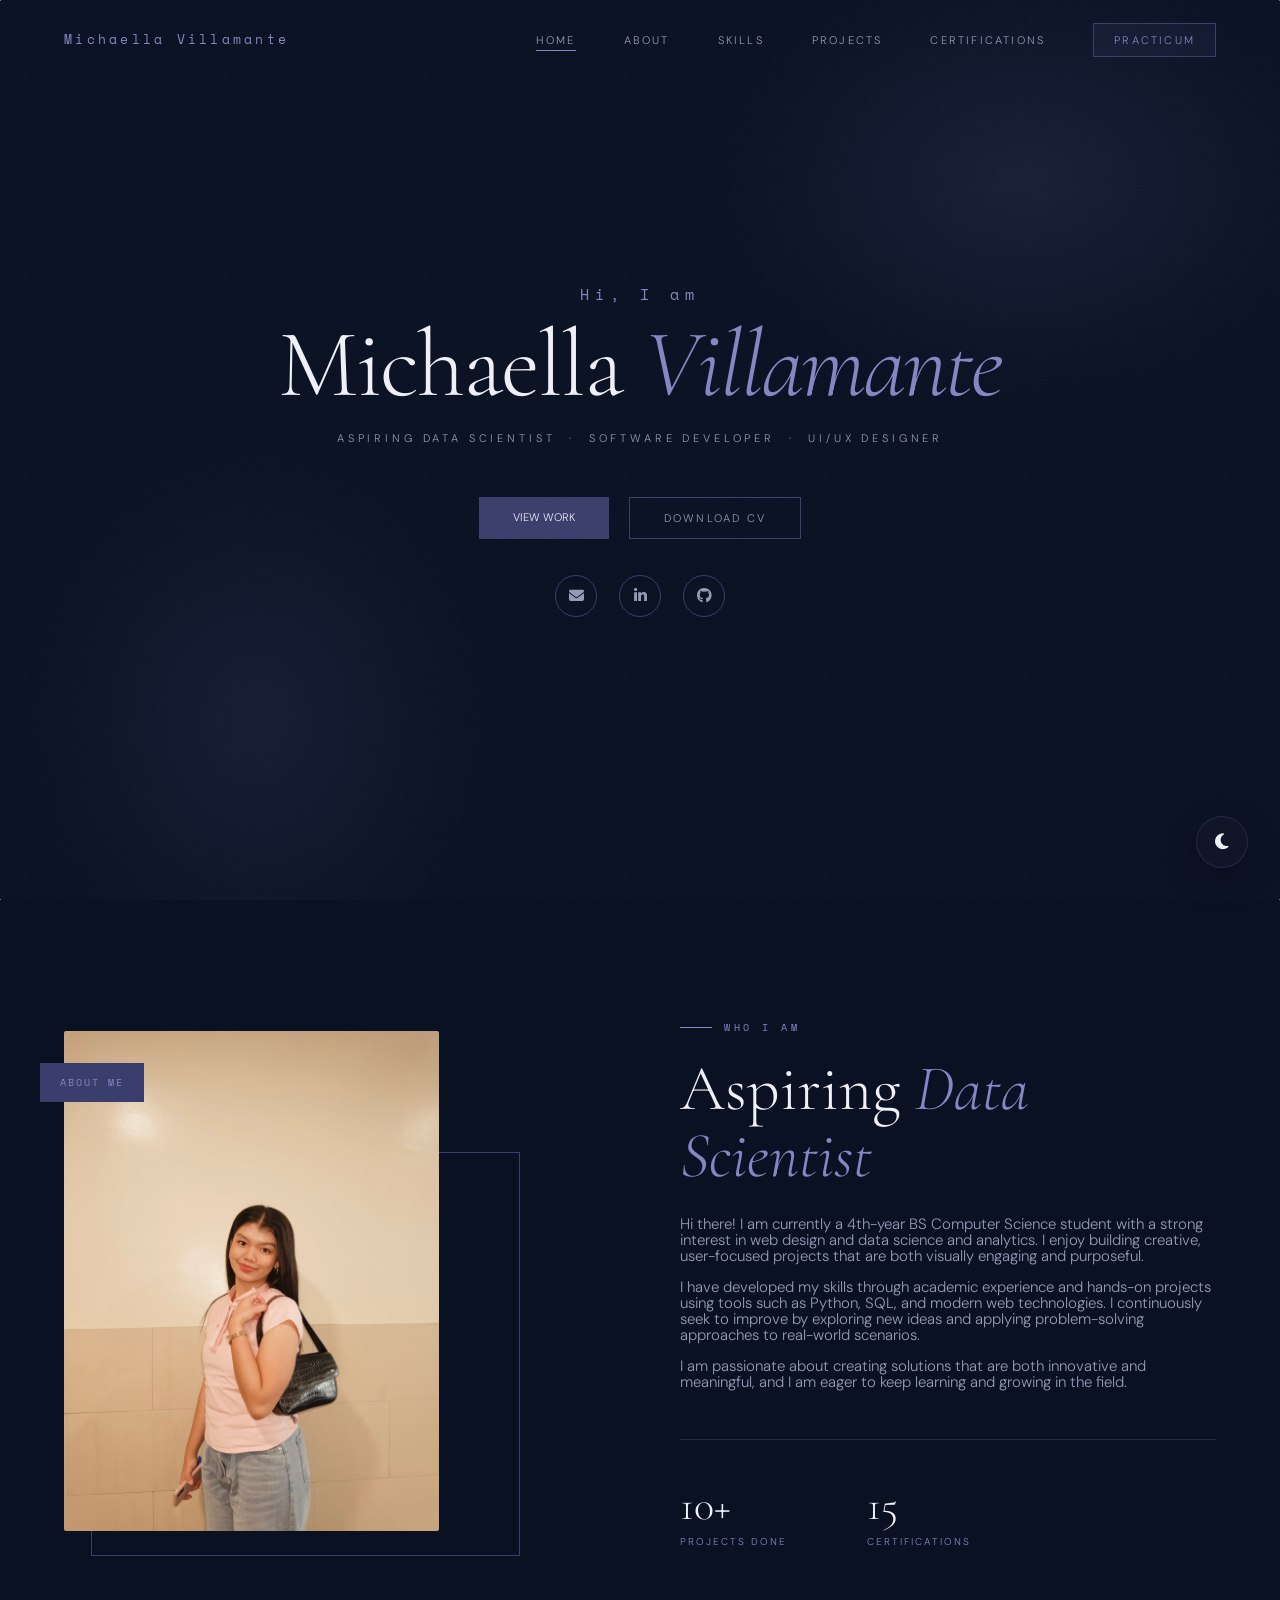
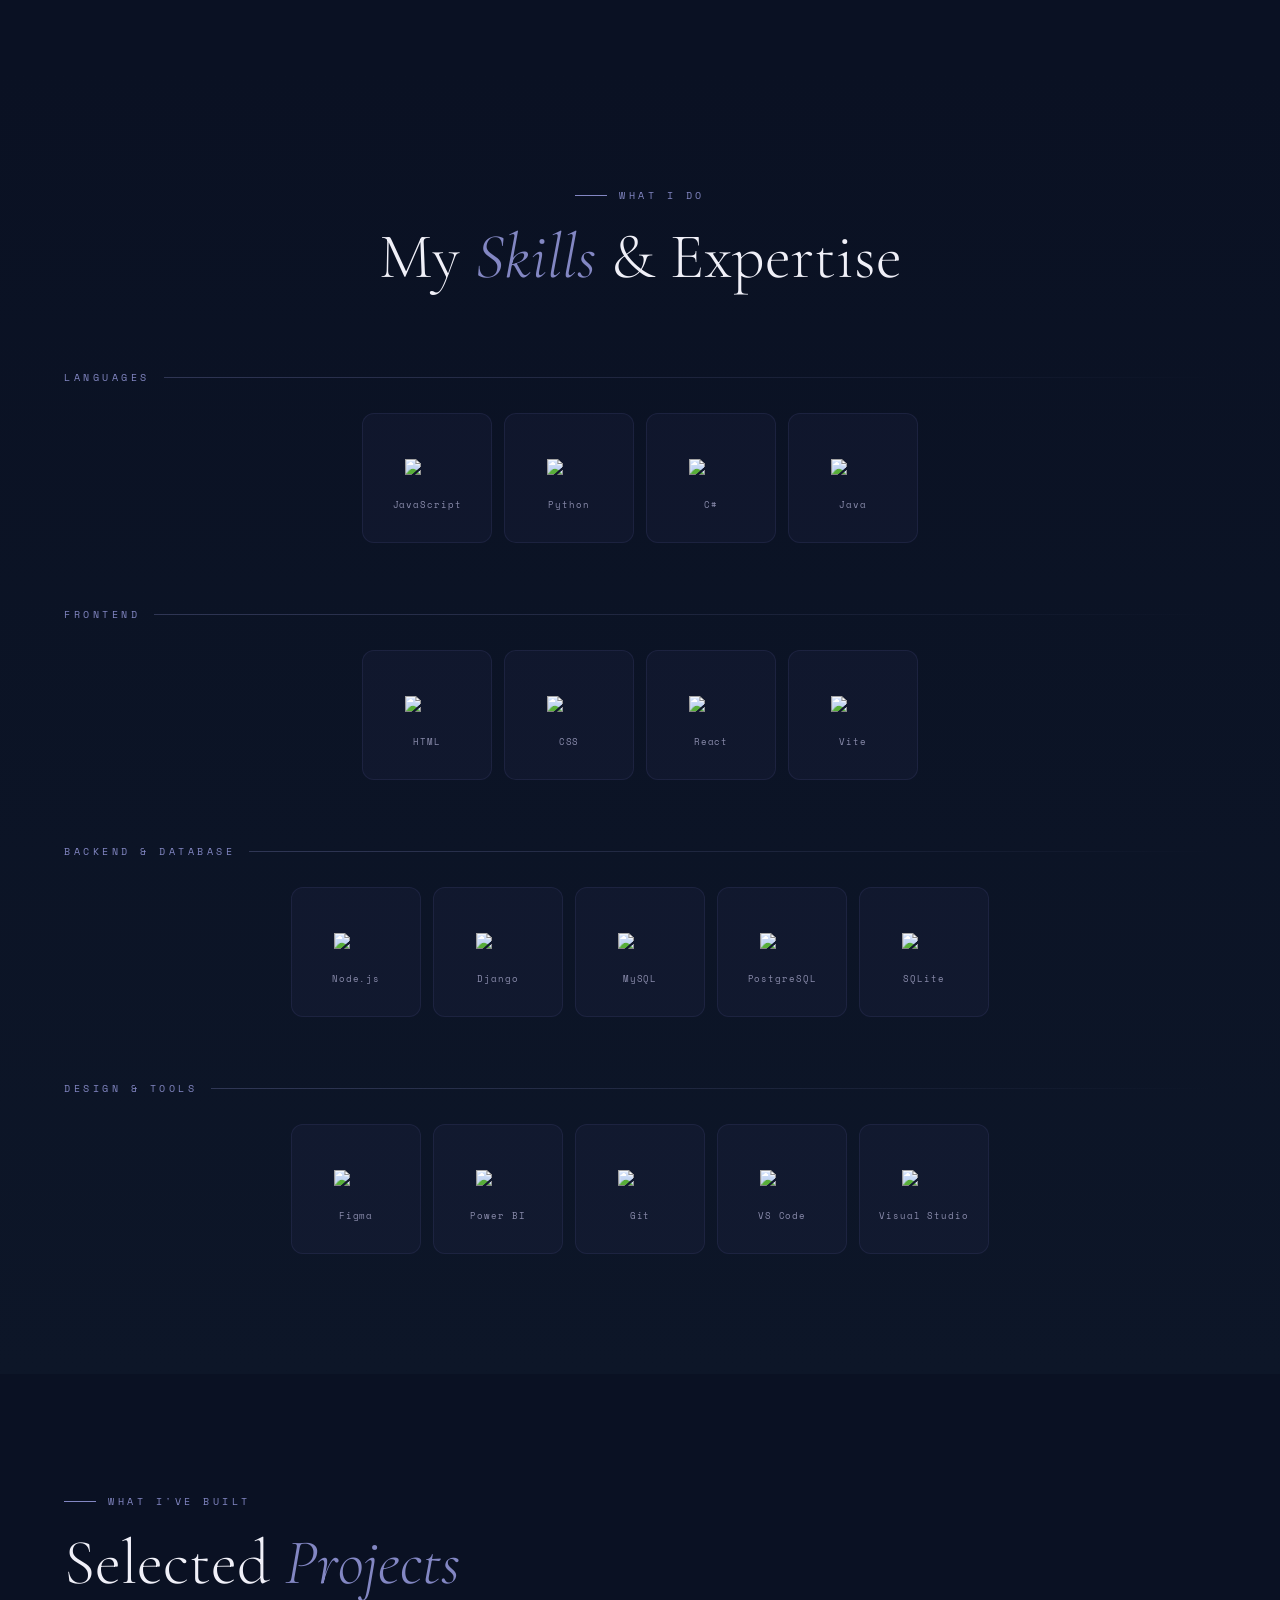
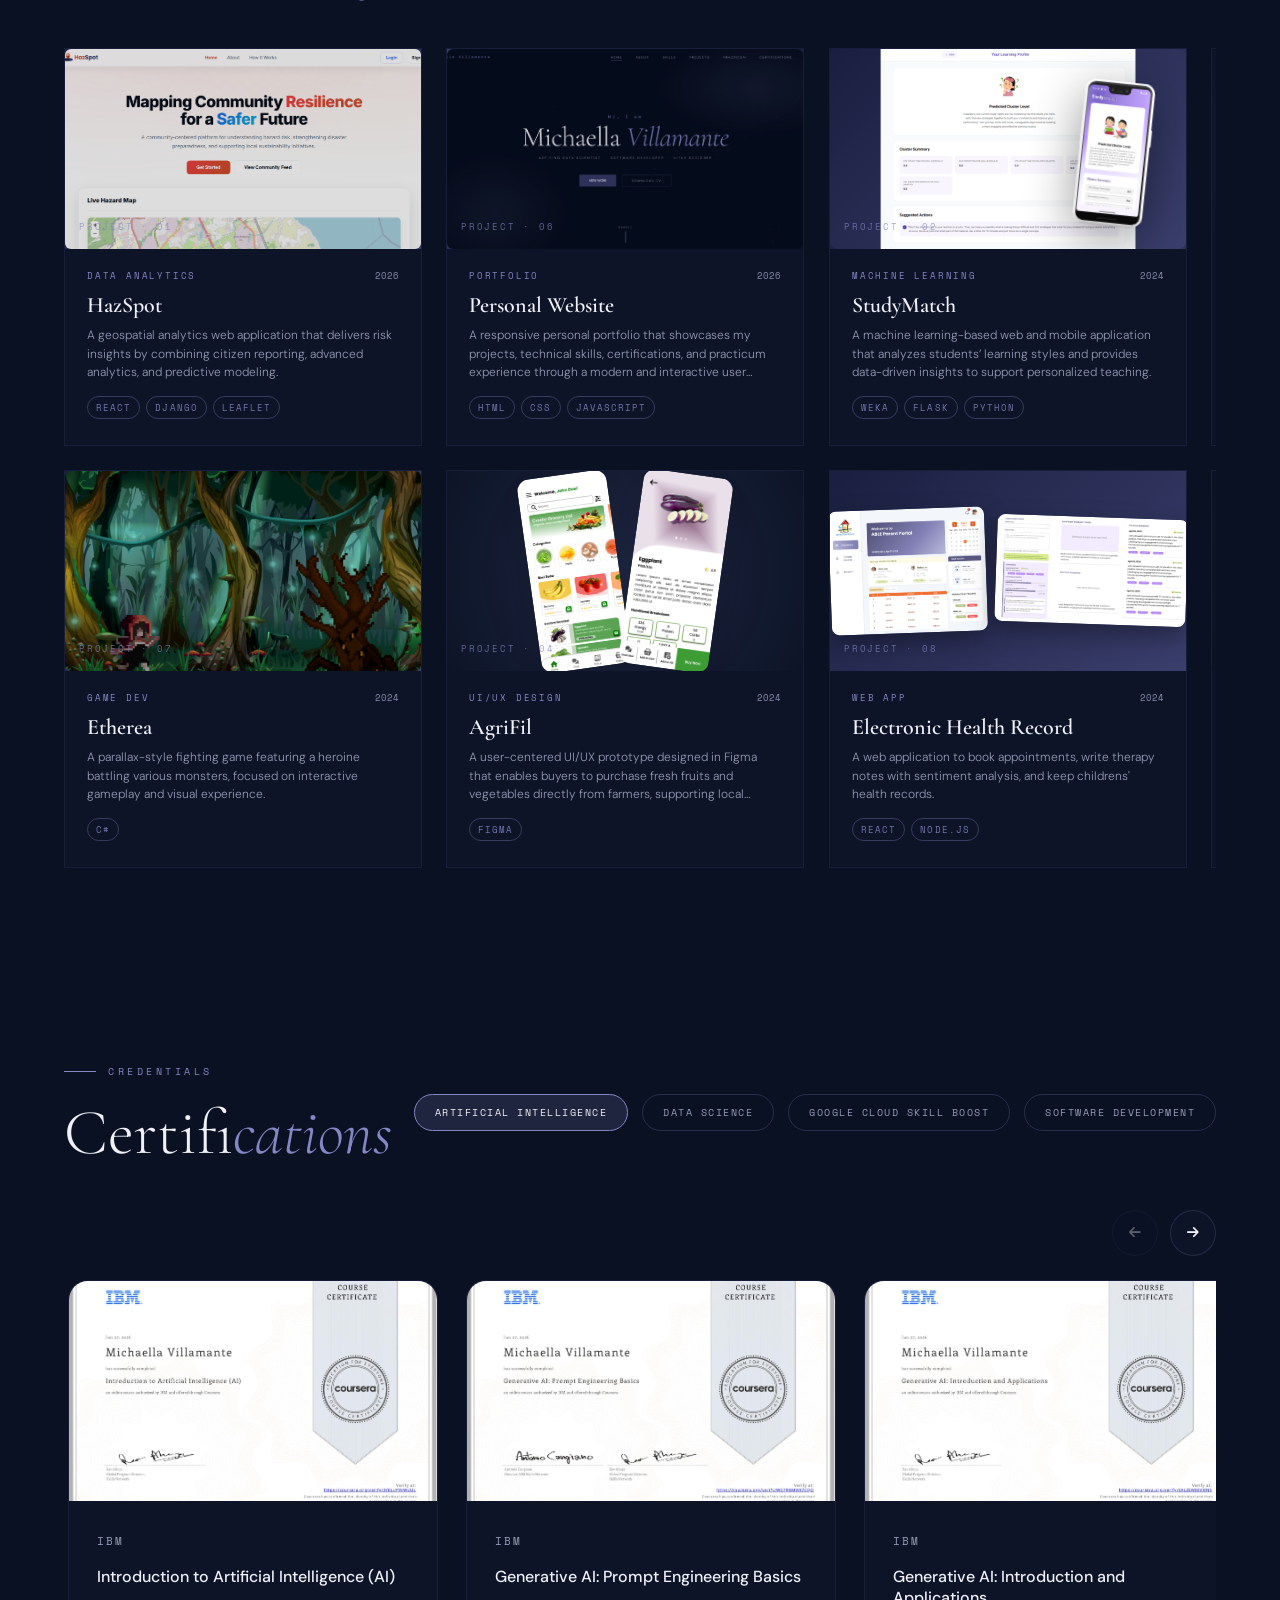
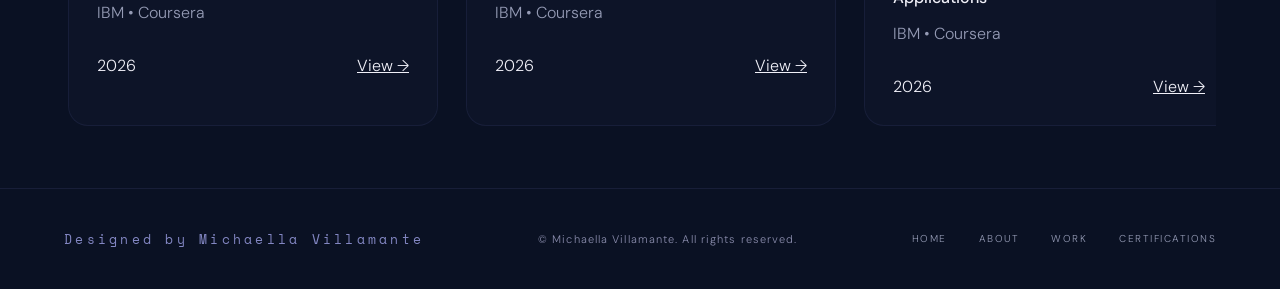
==== commit c6de29ee: "updated design" ====
--- a/index.html
+++ b/index.html
@@ -2,6 +2,12 @@
 <html lang="en">
 
 <head>
+  <script>
+    (function () {
+      var saved = localStorage.getItem('theme');
+      if (saved === 'light') document.documentElement.setAttribute('data-theme', 'light');
+    })();
+  </script>
   <meta charset="UTF-8">
   <meta name="viewport" content="width=device-width, initial-scale=1.0">
   <title>Michaella Villamante</title>
@@ -9,14 +15,12 @@
     href="https://fonts.googleapis.com/css2?family=Cormorant+Garamond:ital,wght@0,300;0,400;0,600;1,300;1,400&family=DM+Sans:wght@300;400;500&family=Space+Mono:wght@400;700&display=swap"
     rel="stylesheet">
   <link rel="stylesheet" href="https://cdnjs.cloudflare.com/ajax/libs/font-awesome/6.5.0/css/all.min.css">
-  <link rel="icon" type="image/png" sizes="180x180" href="assets/img/mv.png">
+  <link rel="icon" type="image/png" sizes="512x512" href="assets/img/cat.png">
   <link rel="stylesheet" href="main.css">
 </head>
 
 <body>
 
-  <div class="cursor" id="cursor"></div>
-  <div class="cursor-ring" id="cursorRing"></div>
   <div class="nav-overlay" id="navOverlay"></div>
 
   <!-- NAV -->
@@ -33,7 +37,7 @@
       <li><a href="#skills">Skills</a></li>
       <li><a href="#projects">Projects</a></li>
       <li><a href="#certifications">Certifications</a></li>
-      <li><a href="#contact">Contact</a></li>
+      <li><a href="#" class="nav-link-box">Practicum</a></li>
     </ul>
   </nav>
 
@@ -47,12 +51,18 @@
     <p class="hero-sub">Aspiring Data Scientist &nbsp;·&nbsp; Software Developer &nbsp;·&nbsp; UI/UX Designer</p>
     <div class="hero-cta">
       <a href="#projects" class="btn-fill">View Work</a>
-      <a href="#contact" class="btn-outline">Get In Touch</a>
-    </div>
-    <div class="scroll-indicator">
+      <a href="assets/pdf/resume.pdf" class="btn-outline" target="_blank">Download CV</a>
+    </div>
+    <div class="hero-socials">
+      <a href="mailto:villamantemichaella5@gmail.com" aria-label="Email"><i class="fas fa-envelope"></i></a>
+      <a href="https://linkedin.com/in/michaella-villamante" target="_blank" aria-label="LinkedIn"><i
+          class="fab fa-linkedin-in"></i></a>
+      <a href="https://github.com/mvillamante" target="_blank" aria-label="GitHub"><i class="fab fa-github"></i></a>
+    </div>
+    <!-- <div class="scroll-indicator">
       <span>Scroll</span>
       <div class="scroll-line"></div>
-    </div>
+    </div> -->
   </section>
 
   <!-- ABOUT -->
@@ -80,11 +90,11 @@
       </p>
       <div class="about-stats">
         <div>
-          <div class="stat-num">10+</div>
+          <div class="stat-num" data-target="10">0</div>
           <div class="stat-label">Projects Done</div>
         </div>
         <div>
-          <div class="stat-num">10+</div>
+          <div class="stat-num" data-target="20">0</div>
           <div class="stat-label">Certifications</div>
         </div>
       </div>
@@ -206,12 +216,12 @@
           </div>
           <div class="sk-name">Power BI</div>
         </div>
-        <div class="sk">
+        <!-- <div class="sk">
           <div class="sk-icon">
             <img src="https://img.icons8.com/color/48/tableau-software.png" width="50">
           </div>
           <div class="sk-name">Tableau</div>
-        </div>
+        </div> -->
         <div class="sk">
           <div class="sk-icon">
             <img src="https://cdn.jsdelivr.net/gh/devicons/devicon/icons/git/git-original.svg" width="50">
@@ -243,334 +253,604 @@
         <div class="section-eyebrow">What I've Built</div>
         <h2 class="section-title">Selected <em>Projects</em></h2>
       </div>
-      <a href="#" class="btn-outline">All Projects →</a>
-    </div>
-    <div class="projects-grid">
-      <div class="proj-card reveal" style="transition-delay:.05s">
-        <div class="tilt-shine"></div>
-        <div class="proj-overlay">
-          <!-- <div class="proj-overlay-btn">Live Demo ↗</div> -->
-          <a href="https://github.com/mvillamante/StudyMatch" class="proj-overlay-btn sec">GitHub →</a>
-        </div>
-        <div class="proj-thumb studymatch-thumb">
-          <img src="assets/img/study1.png" class="web-main">
-          <div class="proj-phone-wrap">
-            <img src="assets/img/study2.png" class="proj-phone-img">
-          </div>
-          <div class="proj-thumb-label">PROJECT · 01</div>
-        </div>
-        <div class="proj-info">
-          <div class="proj-meta">
-            <span class="proj-tag">Machine Learning</span>
-            <span class="proj-year">2024</span>
-          </div>
-          <div class="proj-title">StudyMatch</div>
-          <div class="proj-desc">A machine learning-based web and mobile application that analyzes students’ learning
-            styles and provides data-driven insights to support personalized teaching.</div>
-        </div>
-      </div>
-      <div class="proj-card reveal" style="transition-delay:.12s">
-        <div class="tilt-shine"></div>
-        <div class="proj-overlay">
-          <!-- <div class="proj-overlay-btn">Live Demo ↗</div> -->
-          <a href="https://github.com/mvillamante/Etherea" class="proj-overlay-btn sec">GitHub →</a>
-        </div>
-        <div class="proj-thumb etherea-thumb">
-          <img src="assets/img/etherea2.png" class="etherea-img">
-          <div class="proj-thumb-label">PROJECT · 02</div>
-        </div>
-        <div class="proj-info">
-          <div class="proj-meta">
-            <span class="proj-tag">Game Dev</span>
-            <span class="proj-year">2024</span>
-          </div>
-          <div class="proj-title">Etherea</div>
-          <div class="proj-desc">A parallax-style fighting game featuring a heroine battling various monsters, focused
-            on interactive gameplay and visual experience.</div>
-        </div>
-      </div>
-      <div class="proj-card reveal" style="transition-delay:.19s">
-        <div class="tilt-shine"></div>
-        <div class="proj-overlay">
-          <!-- <div class="proj-overlay-btn">Live Demo ↗</div> -->
-          <a href="https://github.com/mvillamante/Avalia" class="proj-overlay-btn sec">GitHub →</a>
-        </div>
-        <div class="proj-thumb avalia-thumb">
-          <img src="assets/img/avalia2.png" class="web-img left">
-          <img src="assets/img/avalia3.png" class="web-img right">
-          <div class="proj-thumb-label">PROJECT · 03</div>
-        </div>
-        <div class="proj-info">
-          <div class="proj-meta">
-            <span class="proj-tag">Web App</span>
-            <span class="proj-year">2024</span>
-          </div>
-          <div class="proj-title">Avalia</div>
-          <div class="proj-desc">A cinema ticket booking system that allows users to browse movies, select showtimes,
-            and reserve seats seamlessly, with integrated face recognition for automated user identification upon entry.
-          </div>
-        </div>
-      </div>
-      <div class="proj-card reveal" style="transition-delay:.26s">
-        <div class="tilt-shine"></div>
-        <div class="proj-overlay">
-          <!-- <div class="proj-overlay-btn">Live Demo ↗</div> -->
-          <a href="https://www.figma.com/proto/RCTDdtAvV2Az0BhJlen7g8/AGRIFIL--UX-AND-UI-CASE-STUDY?node-id=1-18304&t=pMx0xauCSFUa3SbT-0&scaling=min-zoom&content-scaling=fixed&page-id=0%3A1&starting-point-node-id=1%3A18252&show-proto-sidebar=1"
-            class="proj-overlay-btn sec">Figma →</a>
-        </div>
-        <div class="proj-thumb agrifil-thumb">
-          <img src="assets/img/agri1.png" class="phone left">
-          <img src="assets/img/agri3.png" class="phone right">
-          <div class="proj-thumb-label">PROJECT · 04</div>
-        </div>
-        <div class="proj-info">
-          <div class="proj-meta">
-            <span class="proj-tag">UI/UX Design</span>
-            <span class="proj-year">2024</span>
-          </div>
-          <div class="proj-title">AgriFil</div>
-          <div class="proj-desc">A user-centered UI/UX prototype designed in Figma that enables buyers to purchase fresh
-            fruits and vegetables directly from farmers, supporting local agriculture.</div>
-        </div>
-      </div>
-      <div class="proj-card reveal" style="transition-delay:.33s">
-        <div class="tilt-shine"></div>
-        <div class="proj-overlay">
-          <!-- <div class="proj-overlay-btn">Live Demo ↗</div> -->
-          <a href="https://github.com/mvillamante/TwitterClone" class="proj-overlay-btn sec">GitHub →</a>
-        </div>
-        <div class="proj-thumb vespera-thumb">
-          <img src="assets/img/vespera2.png" class="web-main">
-          <div class="proj-thumb-label">PROJECT · 05</div>
-        </div>
-        <div class="proj-info">
-          <div class="proj-meta">
-            <span class="proj-tag">Web App</span>
-            <span class="proj-year">2024</span>
-          </div>
-          <div class="proj-title">Vespera</div>
-          <div class="proj-desc">A modern social media web application featuring a clean dark-themed interface,
-            intuitive navigation, and interactive feed elements to enhance user engagement and content discovery.</div>
+    </div>
+    <div class="projects-slider">
+      <div class="projects-row top">
+        <div class="projects-track">
+          <div class="proj-card reveal" style="transition-delay:.12s">
+            <div class="tilt-shine"></div>
+            <div class="proj-thumb etherea-thumb">
+              <img src="assets/img/hazspot.png" class="etherea-img">
+              <div class="proj-overlay">
+                <!-- <div class="proj-overlay-btn">Live Demo ↗</div> -->
+                <a href="https://github.com/mvillamante/Geospatial_Web_App" class="proj-overlay-btn sec">GitHub →</a>
+              </div>
+              <div class="proj-thumb-label">PROJECT · 01</div>
+            </div>
+            <div class="proj-info">
+              <div class="proj-meta">
+                <span class="proj-tag">Data Analytics</span>
+                <span class="proj-year">2026</span>
+              </div>
+              <div class="proj-title">HazSpot</div>
+              <div class="proj-desc">A geospatial analytics web application that delivers risk insights by combining
+                citizen reporting, advanced analytics, and predictive modeling.</div>
+              <div class="proj-tech">
+                <span>React</span>
+                <span>Django</span>
+                <span>Leaflet</span>
+              </div>
+            </div>
+          </div>
+          <div class="proj-card reveal" style="transition-delay:.12s">
+            <div class="tilt-shine"></div>
+            <div class="proj-thumb personal-thumb">
+              <img src="assets/img/personal.png" class="etherea-img">
+              <div class="proj-overlay">
+                <!-- <div class="proj-overlay-btn">Live Demo ↗</div> -->
+                <a href="https://mvillamante.github.io" class="proj-overlay-btn sec">GitHub →</a>
+              </div>
+              <div class="proj-thumb-label">PROJECT · 06</div>
+            </div>
+            <div class="proj-info">
+              <div class="proj-meta">
+                <span class="proj-tag">Portfolio</span>
+                <span class="proj-year">2026</span>
+              </div>
+              <div class="proj-title">Personal Website</div>
+              <div class="proj-desc">A responsive personal portfolio that showcases my projects, technical skills,
+                certifications, and practicum experience through a modern and interactive user interface.</div>
+              <div class="proj-tech">
+                <span>HTML</span>
+                <span>CSS</span>
+                <span>Javascript</span>
+              </div>
+            </div>
+          </div>
+          <div class="proj-card reveal" style="transition-delay:.05s">
+            <div class="tilt-shine"></div>
+            <div class="proj-thumb studymatch-thumb">
+              <img src="assets/img/study1.png" class="web-main">
+              <div class="proj-phone-wrap">
+                <img src="assets/img/study2.png" class="proj-phone-img">
+              </div>
+              <div class="proj-overlay">
+                <!-- <div class="proj-overlay-btn">Live Demo ↗</div> -->
+                <a href="https://github.com/mvillamante/StudyMatch" class="proj-overlay-btn sec">GitHub →</a>
+              </div>
+              <div class="proj-thumb-label">PROJECT · 02</div>
+            </div>
+            <div class="proj-info">
+              <div class="proj-meta">
+                <span class="proj-tag">Machine Learning</span>
+                <span class="proj-year">2024</span>
+              </div>
+              <div class="proj-title">StudyMatch</div>
+              <div class="proj-desc">A machine learning-based web and mobile application that analyzes students’
+                learning
+                styles and provides data-driven insights to support personalized teaching.</div>
+              <div class="proj-tech">
+                <span>Weka</span>
+                <span>Flask</span>
+                <span>Python</span>
+              </div>
+            </div>
+          </div>
+          <div class="proj-card reveal" style="transition-delay:.26s">
+            <div class="tilt-shine"></div>
+            <div class="proj-thumb agrifil-thumb">
+              <img src="assets/img/game1.png" class="phone left gamepedia">
+              <img src="assets/img/game2.png" class="phone right gamepedia">
+              <div class="proj-overlay">
+                <!-- <div class="proj-overlay-btn">Live Demo ↗</div> -->
+                <a href="https://www.figma.com/proto/RCTDdtAvV2Az0BhJlen7g8/AGRIFIL--UX-AND-UI-CASE-STUDY?node-id=1-18304&t=pMx0xauCSFUa3SbT-0&scaling=min-zoom&content-scaling=fixed&page-id=0%3A1&starting-point-node-id=1%3A18252&show-proto-sidebar=1"
+                  class="proj-overlay-btn sec">GitHub →</a>
+              </div>
+              <div class="proj-thumb-label">PROJECT · 06</div>
+            </div>
+            <div class="proj-info">
+              <div class="proj-meta">
+                <span class="proj-tag">Game Dev</span>
+                <span class="proj-year">2024</span>
+              </div>
+              <div class="proj-title">Gamepedia</div>
+              <div class="proj-desc">A mobile quiz application that delivers an interactive gaming trivia experience.
+                The
+                app includes structured question flows, score tracking, and leaderboards to enhance user engagement.
+              </div>
+              <div class="proj-tech">
+                <span>Android Xamarin</span>
+              </div>
+            </div>
+          </div>
+          <div class="proj-card reveal" style="transition-delay:.19s">
+            <div class="tilt-shine"></div>
+            <div class="proj-thumb avalia-thumb">
+              <img src="assets/img/avalia2.png" class="web-img left">
+              <img src="assets/img/avalia3.png" class="web-img right">
+              <div class="proj-overlay">
+                <!-- <div class="proj-overlay-btn">Live Demo ↗</div> -->
+                <a href="https://github.com/mvillamante/Avalia" class="proj-overlay-btn sec">GitHub →</a>
+              </div>
+              <div class="proj-thumb-label">PROJECT · 03</div>
+            </div>
+            <div class="proj-info">
+              <div class="proj-meta">
+                <span class="proj-tag">Web App</span>
+                <span class="proj-year">2024</span>
+              </div>
+              <div class="proj-title">Avalia</div>
+              <div class="proj-desc">A cinema ticket booking system that allows users to browse movies, select
+                showtimes,
+                and reserve seats seamlessly, with integrated face recognition for automated user identification upon
+                entry.
+              </div>
+              <div class="proj-tech">
+                <span>ASP.NET</span>
+                <span>Javascript</span>
+              </div>
+            </div>
+          </div>
+        </div>
+      </div>
+      <div class="projects-row bottom">
+        <div class="projects-track">
+          <div class="proj-card reveal" style="transition-delay:.12s">
+            <div class="tilt-shine"></div>
+            <div class="proj-thumb etherea-thumb">
+              <img src="assets/img/etherea2.png" class="etherea-img">
+              <div class="proj-overlay">
+                <!-- <div class="proj-overlay-btn">Live Demo ↗</div> -->
+                <a href="https://github.com/mvillamante/Etherea" class="proj-overlay-btn sec">GitHub →</a>
+              </div>
+              <div class="proj-thumb-label">PROJECT · 07</div>
+            </div>
+            <div class="proj-info">
+              <div class="proj-meta">
+                <span class="proj-tag">Game Dev</span>
+                <span class="proj-year">2024</span>
+              </div>
+              <div class="proj-title">Etherea</div>
+              <div class="proj-desc">A parallax-style fighting game featuring a heroine battling various monsters,
+                focused
+                on interactive gameplay and visual experience.</div>
+              <div class="proj-tech">
+                <span>C#</span>
+              </div>
+            </div>
+          </div>
+          <div class="proj-card reveal" style="transition-delay:.26s">
+            <div class="tilt-shine"></div>
+            <div class="proj-thumb agrifil-thumb">
+              <img src="assets/img/agri1.png" class="phone left">
+              <img src="assets/img/agri3.png" class="phone right">
+              <div class="proj-overlay">
+                <!-- <div class="proj-overlay-btn">Live Demo ↗</div> -->
+                <a href="https://www.figma.com/proto/RCTDdtAvV2Az0BhJlen7g8/AGRIFIL--UX-AND-UI-CASE-STUDY?node-id=1-18304&t=pMx0xauCSFUa3SbT-0&scaling=min-zoom&content-scaling=fixed&page-id=0%3A1&starting-point-node-id=1%3A18252&show-proto-sidebar=1"
+                  class="proj-overlay-btn sec">Figma →</a>
+              </div>
+              <div class="proj-thumb-label">PROJECT · 04</div>
+            </div>
+            <div class="proj-info">
+              <div class="proj-meta">
+                <span class="proj-tag">UI/UX Design</span>
+                <span class="proj-year">2024</span>
+              </div>
+              <div class="proj-title">AgriFil</div>
+              <div class="proj-desc">A user-centered UI/UX prototype designed in Figma that enables buyers to purchase
+                fresh
+                fruits and vegetables directly from farmers, supporting local agriculture.</div>
+              <div class="proj-tech">
+                <span>Figma</span>
+              </div>
+            </div>
+          </div>
+          <div class="proj-card reveal" style="transition-delay:.19s">
+            <div class="tilt-shine"></div>
+            <div class="proj-thumb ehr-thumb">
+              <img src="assets/img/ehr1.png" class="web-img left">
+              <img src="assets/img/ehr2.png" class="ehr-web-img right">
+              <div class="proj-overlay">
+                <!-- <div class="proj-overlay-btn">Live Demo ↗</div> -->
+                <a href="https://github.com/mvillamante/Avalia" class="proj-overlay-btn sec">GitHub →</a>
+              </div>
+              <div class="proj-thumb-label">PROJECT · 08</div>
+            </div>
+            <div class="proj-info">
+              <div class="proj-meta">
+                <span class="proj-tag">Web App</span>
+                <span class="proj-year">2024</span>
+              </div>
+              <div class="proj-title">Electronic Health Record</div>
+              <div class="proj-desc">A web application to book appointments, write therapy notes with sentiment
+                analysis,
+                and keep childrens' health records.
+              </div>
+              <div class="proj-tech">
+                <span>React</span>
+                <span>Node.JS</span>
+              </div>
+            </div>
+          </div>
+          <div class="proj-card reveal" style="transition-delay:.33s">
+            <div class="tilt-shine"></div>
+            <div class="proj-thumb vespera-thumb">
+              <img src="assets/img/vespera2.png" class="web-main">
+              <div class="proj-overlay">
+                <!-- <div class="proj-overlay-btn">Live Demo ↗</div> -->
+                <a href="https://github.com/mvillamante/TwitterClone" class="proj-overlay-btn sec">GitHub →</a>
+              </div>
+              <div class="proj-thumb-label">PROJECT · 05</div>
+            </div>
+            <div class="proj-info">
+              <div class="proj-meta">
+                <span class="proj-tag">Web App</span>
+                <span class="proj-year">2024</span>
+              </div>
+              <div class="proj-title">Vespera</div>
+              <div class="proj-desc">A modern social media web application featuring a clean dark-themed interface,
+                intuitive navigation, and interactive feed elements to enhance user engagement and content discovery.
+              </div>
+              <div class="proj-tech">
+                <span>C#</span>
+                <span>ASP.NET</span>
+              </div>
+            </div>
+          </div>
         </div>
       </div>
     </div>
   </section>
 
-  <!-- CERTIFICATIONS -->
+  <!-- ================= CERTIFICATIONS ================= -->
+
   <section id="certifications">
-    <div class="cert-header">
-      <div class="section-eyebrow">Credentials</div>
-      <h2 class="section-title">Certifi<em>cations</em></h2>
-    </div>
-    <div class="cert-list">
-      <div class="cert-item">
-        <div class="cert-num">01</div>
-        <div>
-          <div class="cert-name">What is Data Science?</div>
-          <div class="cert-issuer">IBM</div>
-        </div>
-        <div class="cert-year">2025</div>
-        <div class="cert-badge">✓</div>
-        <a href="https://coursera.org/share/f77caf1ed3150dc7e522c5c5d7bd2da0" target="_blank" class="cert-view">View
-          <svg viewBox="0 0 10 10" fill="none" stroke="currentColor" stroke-width="1.5">
-            <path d="M1 9L9 1M9 1H3M9 1V7" />
-          </svg></a>
-      </div>
-      <div class="cert-item">
-        <div class="cert-num">02</div>
-        <div>
-          <div class="cert-name">Prepare Data for ML APIs on Google Cloud</div>
-          <div class="cert-issuer">Google</div>
-        </div>
-        <div class="cert-year">2024</div>
-        <div class="cert-badge">✓</div>
-        <a href="https://www.skills.google/public_profiles/5da154ee-1072-4c33-81a2-2f8394251672/badges/9745589?utm_medium=social&utm_source=linkedin&utm_campaign=ql-social-share"
-          target="_blank" class="cert-view">View <svg viewBox="0 0 10 10" fill="none" stroke="currentColor"
-            stroke-width="1.5">
-            <path d="M1 9L9 1M9 1H3M9 1V7" />
-          </svg></a>
-      </div>
-      <div class="cert-item">
-        <div class="cert-num">03</div>
-        <div>
-          <div class="cert-name">Google Cloud Computing Foundations: Data, ML, and AI in Google Cloud</div>
-          <div class="cert-issuer">Google</div>
-        </div>
-        <div class="cert-year">2024</div>
-        <div class="cert-badge">✓</div>
-        <a href="https://www.skills.google/public_profiles/5da154ee-1072-4c33-81a2-2f8394251672/badges/9745178"
-          target="_blank" class="cert-view">View <svg viewBox="0 0 10 10" fill="none" stroke="currentColor"
-            stroke-width="1.5">
-            <path d="M1 9L9 1M9 1H3M9 1V7" />
-          </svg></a>
-      </div>
-      <div class="cert-item">
-        <div class="cert-num">04</div>
-        <div>
-          <div class="cert-name">Build a Secure Google Cloud Network</div>
-          <div class="cert-issuer">Google</div>
-        </div>
-        <div class="cert-year">2024</div>
-        <div class="cert-badge">✓</div>
-        <a href="https://www.skills.google/public_profiles/5da154ee-1072-4c33-81a2-2f8394251672/badges/9478234"
-          target="_blank" class="cert-view">View <svg viewBox="0 0 10 10" fill="none" stroke="currentColor"
-            stroke-width="1.5">
-            <path d="M1 9L9 1M9 1H3M9 1V7" />
-          </svg></a>
-      </div>
-      <div class="cert-item">
-        <div class="cert-num">05</div>
-        <div>
-          <div class="cert-name">Google Cloud Computing Foundations: Networking & Security in Google Cloud</div>
-          <div class="cert-issuer">Google</div>
-        </div>
-        <div class="cert-year">2024</div>
-        <div class="cert-badge">✓</div>
-        <a href="https://www.skills.google/public_profiles/5da154ee-1072-4c33-81a2-2f8394251672/badges/9477619"
-          target="_blank" class="cert-view">View <svg viewBox="0 0 10 10" fill="none" stroke="currentColor"
-            stroke-width="1.5">
-            <path d="M1 9L9 1M9 1H3M9 1V7" />
-          </svg></a>
-      </div>
-      <div class="cert-item">
-        <div class="cert-num">06</div>
-        <div>
-          <div class="cert-name">Implementing Cloud Load Balancing for Compute Engine</div>
-          <div class="cert-issuer">Google</div>
-        </div>
-        <div class="cert-year">2024</div>
-        <div class="cert-badge">✓</div>
-        <a href="https://www.skills.google/public_profiles/5da154ee-1072-4c33-81a2-2f8394251672/badges/9402289"
-          target="_blank" class="cert-view">View <svg viewBox="0 0 10 10" fill="none" stroke="currentColor"
-            stroke-width="1.5">
-            <path d="M1 9L9 1M9 1H3M9 1V7" />
-          </svg></a>
-      </div>
-      <div class="cert-item">
-        <div class="cert-num">07</div>
-        <div>
-          <div class="cert-name">Google Cloud Computing Foundations: Cloud Computing Fundamentals</div>
-          <div class="cert-issuer">Google</div>
-        </div>
-        <div class="cert-year">2024</div>
-        <div class="cert-badge">✓</div>
-        <a href="https://www.skills.google/public_profiles/5da154ee-1072-4c33-81a2-2f8394251672/badges/9277818"
-          target="_blank" class="cert-view">View <svg viewBox="0 0 10 10" fill="none" stroke="currentColor"
-            stroke-width="1.5">
-            <path d="M1 9L9 1M9 1H3M9 1V7" />
-          </svg></a>
-      </div>
-      <div class="cert-item">
-        <div class="cert-num">08</div>
-        <div>
-          <div class="cert-name">Set Up an App Dev Environment on Google Cloud</div>
-          <div class="cert-issuer">Google</div>
-        </div>
-        <div class="cert-year">2024</div>
-        <div class="cert-badge">✓</div>
-        <a href="https://www.skills.google/public_profiles/5da154ee-1072-4c33-81a2-2f8394251672/badges/9444079"
-          target="_blank" class="cert-view">View <svg viewBox="0 0 10 10" fill="none" stroke="currentColor"
-            stroke-width="1.5">
-            <path d="M1 9L9 1M9 1H3M9 1V7" />
-          </svg></a>
-      </div>
-      <div class="cert-item">
-        <div class="cert-num">09</div>
-        <div>
-          <div class="cert-name">Legacy Responsive Web Design V8</div>
-          <div class="cert-issuer">FreeCodeCamp</div>
-        </div>
-        <div class="cert-year">2024</div>
-        <div class="cert-badge">✓</div>
-        <a href="https://www.freecodecamp.org/certification/miichft/responsive-web-design" target="_blank"
-          class="cert-view">View <svg viewBox="0 0 10 10" fill="none" stroke="currentColor" stroke-width="1.5">
-            <path d="M1 9L9 1M9 1H3M9 1V7" />
-          </svg></a>
-      </div>
-      <div class="cert-item">
-        <div class="cert-num">10</div>
-        <div>
-          <div class="cert-name">CompTIA Tech+</div>
-          <div class="cert-issuer">CompTIA</div>
-        </div>
-        <div class="cert-year">2025</div>
-        <div class="cert-badge">✓</div>
-        <a href="https://drive.google.com/file/d/1EAlv6Z_js5kpf0HUbfCgUgitDagdj1cy/view?usp=sharing" target="_blank"
-          class="cert-view">View <svg viewBox="0 0 10 10" fill="none" stroke="currentColor" stroke-width="1.5">
-            <path d="M1 9L9 1M9 1H3M9 1V7" />
-          </svg></a>
-      </div>
+    <div class="certifications-header reveal">
+      <div>
+        <div class="section-eyebrow">
+          Credentials
+        </div>
+        <h2 class="section-title">
+          Certifi<em>cations</em>
+        </h2>
+      </div>
+      <div class="cert-tabs">
+        <button class="cert-tab active" data-tab="ai">
+          Artificial Intelligence
+        </button>
+        <button class="cert-tab" data-tab="datascience">
+          Data Science
+        </button>
+        <button class="cert-tab" data-tab="googlecloud">
+          Google Cloud Skill Boost
+        </button>
+        <button class="cert-tab" data-tab="softdev">
+          Software Development
+        </button>
+      </div>
+    </div>
+    <div class="cert-slider active" id="ai">
+      <div class="cert-controls">
+        <button class="cert-arrow prev">
+          <i class="fa-solid fa-arrow-left"></i>
+        </button>
+        <button class="cert-arrow next">
+          <i class="fa-solid fa-arrow-right"></i>
+        </button>
+      </div>
+      <div class="cert-grid">
+        <div class="cert-card reveal">
+          <div class="cert-image">
+            <img src="assets/img/certs/intro_ai.jpg">
+          </div>
+          <div class="cert-body">
+            <span class="cert-org">
+              IBM
+            </span>
+            <h3>
+              Introduction to Artificial Intelligence (AI)
+            </h3>
+            <p>
+              IBM • Coursera
+            </p>
+            <div class="cert-footer">
+              <span>2026</span>
+              <a href="https://coursera.org/share/e0465fbaa423eb0f4b325f30d0f5fc8d" target="_blank">
+                View →
+              </a>
+            </div>
+          </div>
+        </div>
+        <div class="cert-card reveal">
+          <div class="cert-image">
+            <img src="assets/img/certs/gen_prompt.jpg">
+          </div>
+          <div class="cert-body">
+            <span class="cert-org">
+              IBM
+            </span>
+            <h3>
+              Generative AI: Prompt Engineering Basics
+            </h3>
+            <p>
+              IBM • Coursera
+            </p>
+            <div class="cert-footer">
+              <span>2026</span>
+              <a href="https://coursera.org/share/9dac7bc5030e5202d98448684ab6520e" target="_blank">
+                View →
+              </a>
+            </div>
+          </div>
+        </div>
+        <div class="cert-card reveal">
+          <div class="cert-image">
+            <img src="assets/img/certs/gen_ai.jpg">
+          </div>
+          <div class="cert-body">
+            <span class="cert-org">
+              IBM
+            </span>
+            <h3>
+              Generative AI: Introduction and Applications
+            </h3>
+            <p>
+              IBM • Coursera
+            </p>
+            <div class="cert-footer">
+              <span>2026</span>
+              <a href="https://coursera.org/share/e0465fbaa423eb0f4b325f30d0f5fc8d" target="_blank">
+                View →
+              </a>
+            </div>
+          </div>
+        </div>
+      </div>
+    </div>
+
+    <div class="cert-slider" id="datascience">
+      <div class="cert-controls">
+        <button class="cert-arrow prev">
+          <i class="fa-solid fa-arrow-left"></i>
+        </button>
+        <button class="cert-arrow next">
+          <i class="fa-solid fa-arrow-right"></i>
+        </button>
+      </div>
+      <div class="cert-grid">
+        <div class="cert-card reveal">
+          <div class="cert-image">
+            <img src="assets/img/certs/python_dsai.jpg">
+          </div>
+          <div class="cert-body">
+            <span class="cert-org">
+              IBM
+            </span>
+            <h3>
+              Python for Data Science, AI & Development
+            </h3>
+            <p>
+              IBM • Coursera
+            </p>
+            <div class="cert-footer">
+              <span>2026</span>
+              <a href="https://coursera.org/share/a3f876919b779ee64107b59aa25ecb26" target="_blank">
+                View →
+              </a>
+            </div>
+          </div>
+        </div>
+        <div class="cert-card reveal">
+          <div class="cert-image">
+            <img src="assets/img/certs/tools_ds.jpg">
+          </div>
+          <div class="cert-body">
+            <span class="cert-org">
+              IBM
+            </span>
+            <h3>
+              Tools for Data Science?
+            </h3>
+            <p>
+              IBM • Coursera
+            </p>
+            <div class="cert-footer">
+              <span>2026</span>
+              <a href="https://coursera.org/share/9e4fe41f0bef64836921bc681f2238ba" target="_blank">
+                View →
+              </a>
+            </div>
+          </div>
+        </div>
+        <div class="cert-card reveal">
+          <div class="cert-image">
+            <img src="assets/img/certs/python_ds.jpg">
+          </div>
+          <div class="cert-body">
+            <span class="cert-org">
+              IBM
+            </span>
+            <h3>
+              Python Project for Data Science
+            </h3>
+            <p>
+              IBM • Coursera
+            </p>
+            <div class="cert-footer">
+              <span>2026</span>
+              <a href="https://coursera.org/share/a5621064f1c952a23217b2a8ea4e2420" target="_blank">
+                View →
+              </a>
+            </div>
+          </div>
+        </div>
+        <div class="cert-card reveal">
+          <div class="cert-image">
+            <img src="assets/img/certs/ds_methodology.jpg">
+          </div>
+          <div class="cert-body">
+            <span class="cert-org">
+              IBM
+            </span>
+            <h3>
+              Data Science Methodology
+            </h3>
+            <p>
+              IBM • Coursera
+            </p>
+            <div class="cert-footer">
+              <span>2026</span>
+              <a href="https://coursera.org/share/536ce548269181cf42c58c93417f5640" target="_blank">
+                View →
+              </a>
+            </div>
+          </div>
+        </div>
+        <div class="cert-card reveal">
+          <div class="cert-image">
+            <img src="assets/img/certs/what_ds.jpg">
+          </div>
+          <div class="cert-body">
+            <span class="cert-org">
+              IBM
+            </span>
+            <h3>
+              What is Data Science?
+            </h3>
+            <p>
+              IBM • Coursera
+            </p>
+            <div class="cert-footer">
+              <span>2025</span>
+              <a href="https://coursera.org/share/f77caf1ed3150dc7e522c5c5d7bd2da0" target="_blank">
+                View →
+              </a>
+            </div>
+          </div>
+        </div>
+      </div>
+    </div>
+
+    <div class="cert-slider" id="softdev">
+      <div class="cert-controls">
+        <button class="cert-arrow prev">
+          <i class="fa-solid fa-arrow-left"></i>
+        </button>
+        <button class="cert-arrow next">
+          <i class="fa-solid fa-arrow-right"></i>
+        </button>
+      </div>
+      <div class="cert-grid">
+        <div class="cert-card reveal">
+          <div class="cert-image">
+            <img src="assets/img/certs/softeng.jpg">
+          </div>
+          <div class="cert-body">
+            <span class="cert-org">
+              IBM
+            </span>
+            <h3>
+              Introduction to Software Engineering
+            </h3>
+            <p>
+              IBM • Coursera
+            </p>
+            <div class="cert-footer">
+              <span>2026</span>
+              <a href="https://coursera.org/share/8ba61289d4cd906aa180e1ae2dbd3201" target="_blank">
+                View →
+              </a>
+            </div>
+          </div>
+        </div>
+        <div class="cert-card reveal">
+          <div class="cert-image">
+            <img src="assets/img/certs/intro_html.jpg">
+          </div>
+          <div class="cert-body">
+            <span class="cert-org">
+              IBM
+            </span>
+            <h3>
+              Introduction to HTML, CSS, & Javascript
+            </h3>
+            <p>
+              IBM • Coursera
+            </p>
+            <div class="cert-footer">
+              <span>2026</span>
+              <a href="https://coursera.org/share/dd547fbcbe68f796007a29eb774a8f20" target="_blank">
+                View →
+              </a>
+            </div>
+          </div>
+        </div>
+        <div class="cert-card reveal">
+          <div class="cert-image">
+            <img src="assets/img/certs/comptia.png">
+          </div>
+          <div class="cert-body">
+            <span class="cert-org">
+              CompTIA
+            </span>
+            <h3>
+              CompTIA Tech+
+            </h3>
+            <p>
+              CompTIA
+            </p>
+            <div class="cert-footer">
+              <span>2025</span>
+              <a href="https://drive.google.com/file/d/1EAlv6Z_js5kpf0HUbfCgUgitDagdj1cy/view?usp=sharing"
+                target="_blank">
+                View →
+              </a>
+            </div>
+          </div>
+        </div>
+      </div>
+    </div>
+
+    <div class="cert-slider" id="googlecloud">
+      <div class="cert-controls">
+        <button class="cert-arrow prev">
+          <i class="fa-solid fa-arrow-left"></i>
+        </button>
+        <button class="cert-arrow next">
+          <i class="fa-solid fa-arrow-right"></i>
+        </button>
+      </div>
+      <div class="cert-grid">
+        <div class="cert-card reveal">
+          <div class="cert-image">
+            <img src="assets/img/certs/2.png">
+          </div>
+          <div class="cert-body">
+            <span class="cert-org">
+              Google
+            </span>
+            <h3>
+              Prepare Data for ML APIs
+            </h3>
+            <p>
+              Google Cloud
+            </p>
+            <div class="cert-footer">
+              <span>2026</span>
+              <a href="https://www.skills.google/public_profiles/5da154ee-1072-4c33-81a2-2f8394251672/badges/9745589"
+                target="_blank">
+                View →
+              </a>
+            </div>
+          </div>
+        </div>
+      </div>
+    </div>
     </div>
   </section>
 
-
   <!-- CONTACT -->
-  <section id="contact">
-    <div class="contact-left">
-      <div class="section-eyebrow">Let's Talk</div>
-      <h2 class="section-title">Get In <em>Touch</em></h2>
-      <p class="contact-text">
-        Have a project in mind or just want to say hello? I'm always open
-        to new opportunities and interesting collaborations.
-      </p>
-      <div class="contact-links">
-        <a href="mailto:villamantemichaella5@gmail.com" class="contact-link">
-          <div class="contact-link-icon">
-            <i class="fas fa-envelope"></i>
-          </div>
-          <div>
-            <div
-              style="font-size:10px;letter-spacing:0.15em;color:var(--ube);text-transform:uppercase;margin-bottom: 3px;">
-              Email</div>
-            villamantemichaella5@gmail.com
-          </div>
-        </a>
-        <a href="https://linkedin.com/in/michaella-villamante" class="contact-link" target="_blank">
-          <div class="contact-link-icon">
-            <i class="fab fa-linkedin-in"></i>
-          </div>
-          <div>
-            <div
-              style="font-size:10px;letter-spacing:0.15em;color:var(--ube);text-transform:uppercase;margin-bottom: 3px;">
-              LinkedIn
-            </div>
-            linkedin.com/in/michaella-villamante
-          </div>
-        </a>
-        <a href="https://github.com/mvillamante" class="contact-link" target="_blank">
-          <div class="contact-link-icon">
-            <i class="fab fa-github"></i>
-          </div>
-          <div>
-            <div
-              style="font-size:10px;letter-spacing:0.15em;color:var(--ube);text-transform:uppercase;margin-bottom: 3px;">
-              GitHub
-            </div>
-            github.com/mvillamante
-          </div>
-        </a>
-      </div>
-    </div>
-    <div class="contact-form">
-      <div class="form-field">
-        <label class="form-label">Name</label>
-        <input class="form-input" type="text" placeholder="Your full name">
-      </div>
-      <div class="form-field">
-        <label class="form-label">Email</label>
-        <input class="form-input" type="email" placeholder="your@email.com">
-      </div>
-      <div class="form-field">
-        <label class="form-label">Subject</label>
-        <input class="form-input" type="text" placeholder="What's this about?">
-      </div>
-      <div class="form-field">
-        <label class="form-label">Message</label>
-        <textarea class="form-textarea" placeholder="Tell me about your project..."></textarea>
-      </div>
-      <button class="submit-btn"><span>Send Message →</span></button>
-    </div>
-  </section>
+
 
   <!-- FOOTER -->
   <footer>
@@ -580,9 +860,13 @@
       <a href="#home">Home</a>
       <a href="#about">About</a>
       <a href="#projects">Work</a>
-      <a href="#contact">Contact</a>
+      <a href="#certifications">Certifications</a>
     </div>
   </footer>
+  <button class="theme-toggle floating" id="themeToggle" aria-label="Toggle Theme">
+    <i class="fas fa-moon"></i>
+    <i class="fas fa-sun"></i>
+  </button>
 </body>
 
 <script src="index.js"></script>
--- a/main.css
+++ b/main.css
@@ -9,6 +9,312 @@
     --glow: rgba(131, 135, 195, 0.18);
 }
 
+html[data-theme="light"] {
+    --chinese-black: #F5F2FB;
+    --american-blue: #3A3E6C;
+    --ube: #8387C3;
+    --cadet-grey: #959BB5;
+    --cool-grey: #8A8CAC;
+    --white: #3A3E6C;
+    --accent: #8387C3;
+    --glow: rgba(131, 135, 195, 0.18);
+}
+
+html[data-theme="light"] body {
+    background: #F5F2FB;
+}
+
+html[data-theme="light"] nav.scrolled {
+    background: rgba(245, 242, 251, .82);
+    backdrop-filter: blur(16px);
+    border-color: rgba(117, 99, 216, .12);
+}
+
+html[data-theme="light"] .nav-overlay {
+    background: rgba(20, 23, 46, 0.25);
+}
+
+html[data-theme="light"] .nav-links {
+    background: rgba(245,242,251,.97);
+}
+
+html[data-theme="light"] .proj-overlay {
+    background: rgba(244, 244, 249, 0.92);
+}
+html[data-theme="light"] body::before{
+    background:
+        radial-gradient(circle at 10% 10%,
+        rgba(161,138,255,.12),
+        transparent 35%),
+
+        radial-gradient(circle at 90% 0%,
+        rgba(130,110,220,.08),
+        transparent 28%),
+
+        radial-gradient(circle at 80% 80%,
+        rgba(196,183,255,.08),
+        transparent 30%),
+
+        linear-gradient(rgba(110,90,180,.02) 1px, transparent 1px),
+        linear-gradient(90deg, rgba(110,90,180,.02) 1px, transparent 1px);
+}
+
+html[data-theme="light"] .btn-fill {
+    background:#3A3E6C;
+    color: white;
+}
+
+html[data-theme="light"] .btn-fill:hover {
+    background:#6553C5;
+}
+
+html[data-theme="light"] .form-input,
+html[data-theme="light"] .form-textarea {
+    background: rgba(117, 99, 216, .06);
+    border-color: rgba(117, 99, 216, .12);
+}
+
+html[data-theme="light"] .proj-card,
+html[data-theme="light"] .cert-card,
+html[data-theme="light"] .sk,
+html[data-theme="light"] .stat-card,
+html[data-theme="light"] .company-card{
+    background:#FCFAFF;
+    border:1px solid rgba(117,99,216,.08);
+    box-shadow:
+        0 12px 28px rgba(82,62,140,.06);
+}
+
+html[data-theme="light"] .nav-links .nav-link-box {
+    background: rgba(117, 99, 216, .08);
+}
+
+html[data-theme="light"] .nav-links .nav-link-box:hover {
+    background: var(--american-blue);
+    color: #fff;
+}
+
+html[data-theme="light"] .hamburger span {
+    background: var(--white);
+}
+
+html[data-theme="light"] .about-img-placeholder {
+    background: linear-gradient(145deg, #C9BFF2 0%, #F5F2FB 100%);
+}
+
+html[data-theme="light"] .about-img-frame {
+    border-color: rgba(117, 99, 216, .25);
+}
+
+html[data-theme="light"] .about-tag {
+    background: rgba(117, 99, 216, .14);
+    color: var(--american-blue);
+}
+
+html[data-theme="light"] .about-stats {
+    border-top-color: rgba(117, 99, 216, .18);
+}
+
+html[data-theme="light"] #skills {
+    background: linear-gradient(180deg, #F5F2FB 0%, #EDE7FA 100%);
+}
+
+html[data-theme="light"] .skill-category-label::after {
+    background: linear-gradient(to right, rgba(117, 99, 216, .25), transparent);
+}
+
+html[data-theme="light"] .sk {
+    background: #FCFAFF;
+    border-color: rgba(117, 99, 216, .14);
+}
+
+html[data-theme="light"] .sk:hover {
+    background: #F1ECFC;
+    border-color: rgba(117, 99, 216, .35);
+    box-shadow: 0 16px 36px rgba(82, 62, 140, .1);
+}
+
+html[data-theme="light"] .proj-thumb,
+html[data-theme="light"] .proj-card:nth-child(odd) .proj-thumb {
+    background: linear-gradient(135deg, #DCD5F5, #B9AEEA);
+}
+
+html[data-theme="light"] .proj-tech span {
+    border-color: rgba(117, 99, 216, .35);
+}
+
+html[data-theme="light"] .projects-slider::-webkit-scrollbar-track {
+    background: rgba(117, 99, 216, .1);
+}
+
+html[data-theme="light"] .projects-slider::-webkit-scrollbar-thumb {
+    background: rgba(117, 99, 216, .35);
+}
+
+html[data-theme="light"] .cert-tab {
+    border-color: rgba(117, 99, 216, .25);
+}
+
+html[data-theme="light"] .cert-tab.active {
+    background: rgba(117, 99, 216, .14);
+    border-color: var(--ube);
+}
+
+html[data-theme="light"] .cert-arrow {
+    background: rgba(117, 99, 216, .06);
+    border-color: rgba(117, 99, 216, .2);
+}
+
+html[data-theme="light"] .cert-arrow:hover {
+    background: var(--ube);
+    border-color: var(--ube);
+}
+
+html[data-theme="light"] .cert-arrow.disabled:hover {
+    background: rgba(117, 99, 216, .06);
+    border-color: rgba(117, 99, 216, .2);
+}
+
+html[data-theme="light"] .contact-link {
+    border-bottom-color: rgba(117, 99, 216, .2);
+}
+
+html[data-theme="light"] .contact-link-icon {
+    border-color: var(--american-blue);
+}
+
+html[data-theme="light"] .submit-btn {
+    background: var(--american-blue);
+    color: #fff;
+}
+
+html[data-theme="light"] footer {
+    border-top-color: rgba(117, 99, 216, .18);
+}
+
+html[data-theme="light"] body::after {
+    opacity: 0.015;
+}
+
+/* ---------- THEME TOGGLE ---------- */
+.theme-toggle {
+    position: fixed;
+    right: 32px;
+    bottom: 32px;
+
+    width: 52px;
+    height: 52px;
+
+    border-radius: 50%;
+    border: 1px solid rgba(131, 135, 195, .18);
+
+    background: rgba(18, 24, 42, .78);
+    backdrop-filter: blur(14px);
+
+    display: flex;
+    align-items: center;
+    justify-content: center;
+
+    color: var(--white);
+    font-size: 18px;
+
+    cursor: pointer;
+    z-index: 9999;
+
+    transition: .35s;
+    box-shadow:
+        0 12px 35px rgba(0, 0, 0, .22);
+}
+
+.theme-toggle:hover {
+    transform: translateY(-4px) scale(1.08) rotate(-8deg);
+    border-color: var(--ube);
+    background: var(--american-blue);
+}
+
+.theme-toggle::before {
+    content: '';
+    position: absolute;
+    inset: -6px;
+    border-radius: 50%;
+    background: radial-gradient(circle, var(--ube) 0%, transparent 70%);
+    opacity: 0;
+    transition: opacity .4s;
+    z-index: -1;
+}
+
+.theme-toggle:hover::before {
+    opacity: .35;
+    animation: togglePulse 1.6s ease-in-out infinite;
+}
+
+@keyframes togglePulse {
+
+    0%,
+    100% {
+        transform: scale(1);
+    }
+
+    50% {
+        transform: scale(1.18);
+    }
+}
+
+.theme-toggle i {
+    position: absolute;
+    transition: transform .5s cubic-bezier(.34, 1.56, .64, 1), opacity .35s;
+}
+
+.theme-toggle .fa-sun {
+    opacity: 0;
+    transform: rotate(90deg) scale(.4);
+}
+
+.theme-toggle .fa-moon {
+    opacity: 1;
+    transform: rotate(0deg) scale(1);
+}
+
+html[data-theme="light"] .theme-toggle {
+    background: rgba(237, 232, 250, .9);
+    color: #6E58D6;
+    border-color: rgba(117, 99, 216, .22);
+    box-shadow: 0 12px 30px rgba(110, 88, 214, .18);
+}
+
+html[data-theme="light"] .theme-toggle .fa-sun {
+    opacity: 1;
+    transform: rotate(0deg) scale(1);
+}
+
+html[data-theme="light"] .theme-toggle .fa-moon {
+    opacity: 0;
+    transform: rotate(-90deg) scale(.4);
+}
+
+body,
+nav,
+.company-card,
+.stat-card,
+.responsibility-card,
+.timeline-item::before,
+.cert-card,
+.proj-card,
+.sk,
+.proj-thumb,
+.about-img-placeholder,
+.about-tag,
+.cert-tab,
+.cert-arrow,
+.contact-link,
+.contact-link-icon,
+.form-input,
+.form-textarea,
+footer,
+.nav-links .nav-link-box {
+    transition: background-color .4s ease, border-color .4s ease, color .4s ease, box-shadow .4s ease;
+}
+
 *,
 *::before,
 *::after {
@@ -25,35 +331,6 @@
     font-weight: 300;
     overflow-x: hidden;
     cursor: none;
-}
-
-/* Cursor */
-.cursor {
-    width: 10px;
-    height: 10px;
-    background: var(--ube);
-    border-radius: 50%;
-    position: fixed;
-    top: 0;
-    left: 0;
-    pointer-events: none;
-    z-index: 9999;
-    transition: transform 0.15s ease;
-    mix-blend-mode: screen;
-}
-
-.cursor-ring {
-    width: 36px;
-    height: 36px;
-    border: 1px solid var(--ube);
-    border-radius: 50%;
-    position: fixed;
-    top: 0;
-    left: 0;
-    pointer-events: none;
-    z-index: 9998;
-    opacity: 0.5;
-    transition: all 0.3s ease;
 }
 
 /* Nav */
@@ -124,6 +401,25 @@
     width: 100%;
 }
 
+.nav-links .nav-link-box {
+    padding: 9px 20px;
+    border: 1px solid var(--american-blue);
+    background: rgba(58, 62, 108, 0.18);
+    color: var(--ube);
+    transition: border-color .3s, background .3s, color .3s, transform .3s;
+}
+
+.nav-links .nav-link-box::after {
+    display: none;
+}
+
+.nav-links .nav-link-box:hover {
+    border-color: var(--ube);
+    background: var(--american-blue);
+    color: var(--white);
+    transform: translateY(-2px);
+}
+
 .hamburger {
     display: none;
     flex-direction: column;
@@ -167,12 +463,12 @@
 
 /* Sections */
 section {
-    min-height: 100vh;
     position: relative;
 }
 
 /* Hero */
 #home {
+    min-height: 100vh;
     display: flex;
     flex-direction: column;
     align-items: center;
@@ -186,9 +482,16 @@
     position: absolute;
     inset: 0;
     background:
-        radial-gradient(ellipse 60% 60% at 50% 40%, rgba(58, 62, 108, 0.45) 0%, transparent 70%),
+        radial-gradient(ellipse 60% 60% at 50% 40%, rgba(58, 62, 108, 0.45) 0%, transparent 0%),
         radial-gradient(ellipse 40% 40% at 80% 20%, rgba(131, 135, 195, 0.12) 0%, transparent 60%),
         radial-gradient(ellipse 30% 50% at 20% 80%, rgba(131, 135, 195, 0.1) 0%, transparent 60%);
+}
+
+html[data-theme="light"] .hero-bg {
+    background:
+        radial-gradient(ellipse 60% 60% at 50% 40%, rgba(196, 183, 255, .35) 0%, transparent 0%),
+        radial-gradient(ellipse 40% 40% at 80% 20%, rgba(131, 135, 195, .14) 0%, transparent 60%),
+        radial-gradient(ellipse 30% 50% at 20% 80%, rgba(131, 135, 195, .12) 0%, transparent 60%);
 }
 
 #particles {
@@ -197,27 +500,6 @@
     pointer-events: none;
 }
 
-/* .hero-orb {
-      width: 320px;
-      height: 320px;
-      border-radius: 50%;
-      background: conic-gradient(from 200deg, #3A3E6C, #8387C3, #959BB5, #0A1123, #3A3E6C);
-      filter: blur(2px);
-      animation: orbSpin 18s linear infinite;
-      margin-bottom: 40px;
-      position: relative;
-      box-shadow: 0 0 100px rgba(131, 135, 195, 0.3), inset 0 0 60px rgba(10, 17, 35, 0.6);
-    }
-
-    .hero-orb::after {
-      content: '';
-      position: absolute;
-      inset: 12px;
-      border-radius: 50%;
-      background: radial-gradient(circle at 35% 35%, rgba(149, 155, 181, 0.4), transparent 60%),
-        radial-gradient(circle at 65% 70%, rgba(58, 62, 108, 0.6), transparent 50%);
-    } */
-
 @keyframes orbSpin {
     from {
         filter: blur(2px) hue-rotate(0deg);
@@ -230,7 +512,7 @@
 
 .hero-label {
     font-family: 'Space Mono', monospace;
-    font-size: 10px;
+    font-size: 15px;
     letter-spacing: 0.4em;
     color: var(--ube);
     margin-bottom: 14px;
@@ -270,6 +552,35 @@
     gap: 20px;
     opacity: 0;
     animation: fadeUp 1s ease 1.1s forwards;
+}
+
+.hero-socials {
+    margin-top: 36px;
+    display: flex;
+    gap: 22px;
+    opacity: 0;
+    animation: fadeUp 1s ease 1.3s forwards;
+}
+
+.hero-socials a {
+    width: 42px;
+    height: 42px;
+    display: flex;
+    align-items: center;
+    justify-content: center;
+    border-radius: 50%;
+    border: 1px solid var(--american-blue);
+    color: var(--cadet-grey);
+    font-size: 15px;
+    text-decoration: none;
+    transition: all .3s;
+}
+
+.hero-socials a:hover {
+    border-color: var(--ube);
+    color: var(--white);
+    background: var(--glow);
+    transform: translateY(-3px);
 }
 
 .btn-outline {
@@ -483,7 +794,7 @@
 /*----SKILLS----*/
 #skills {
     padding: 120px 64px;
-    background: linear-gradient(180deg, var(--cb) 0%, #0d1628 100%);
+    background: linear-gradient(180deg, var(--chinese-black) 0%, #0d1628 100%);
 }
 
 .skills-header {
@@ -538,7 +849,6 @@
     gap: 10px;
     position: relative;
     overflow: hidden;
-    cursor: none;
     transition: transform .35s cubic-bezier(.22, 1, .36, 1), border-color .35s, background .35s, box-shadow .35s;
 }
 
@@ -586,14 +896,14 @@
     font-family: 'Space Mono', monospace;
     font-size: 9px;
     letter-spacing: .1em;
-    color: var(--cg);
+    color: var(--cool-grey);
     text-align: center;
     transition: color .3s;
     line-height: 1.3;
 }
 
 .sk:hover .sk-name {
-    color: var(--w);
+    color: var(--white);
 }
 
 /*----PROJECTS----*/
@@ -608,46 +918,63 @@
     margin-bottom: 24px;
 }
 
-.projects-grid {
-    display: grid;
-    grid-template-columns: repeat(12, 1fr);
-    grid-template-rows: auto;
-    gap: 2px;
-}
+.projects-slider {
+    display: flex;
+    flex-direction: column;
+    gap: 24px;
+    animation: fadeSlider .4s ease forwards;
+}
+
+@keyframes fadeSlider {
+    from {
+        opacity: 0;
+        transform: translateY(15px);
+    }
+
+    to {
+        opacity: 1;
+        transform: translateY(0);
+    }
+}
+
+.projects-row {
+    overflow-x: auto;
+    overflow-y: hidden;
+    -webkit-overflow-scrolling: touch;
+    scrollbar-width: none;
+}
+
+.projects-row::-webkit-scrollbar {
+    display: none;
+}
+
+.projects-track {
+    display: flex;
+    gap: 24px;
+    width: max-content;
+}
+
+.proj-card {
+    flex: 0 0 clamp(300px, 28vw, 380px);
+}
+
+.projects-row:active {
+    cursor: grabbing;
+}
+
 
 .proj-card {
     background: rgba(58, 62, 108, 0.08);
     border: 1px solid rgba(58, 62, 108, 0.25);
     overflow: hidden;
+    display: flex;
+    flex-direction: column;
+    height: 100%;
     position: relative;
-    cursor: none;
-    transition: border-color .4s, box-shadow .4s;
+    transform-style: preserve-3d;
+    transition: transform .15s ease, box-shadow .25 ease, border-color .3s;
     will-change: transform;
-}
-
-.proj-card:nth-child(1) {
-    grid-column: 1 / 8;
-    grid-row: 1;
-}
-
-.proj-card:nth-child(2) {
-    grid-column: 8 / 13;
-    grid-row: 1;
-}
-
-.proj-card:nth-child(3) {
-    grid-column: 1 / 5;
-    grid-row: 2;
-}
-
-.proj-card:nth-child(4) {
-    grid-column: 5 / 9;
-    grid-row: 2;
-}
-
-.proj-card:nth-child(5) {
-    grid-column: 9 / 13;
-    grid-row: 2;
+    animation: fadeUp 0.6s ease forwards;
 }
 
 .tilt-shine {
@@ -662,6 +989,26 @@
 
 .proj-card:hover .tilt-shine {
     opacity: 1;
+}
+
+.proj-tech {
+    display: flex;
+    flex-wrap: wrap;
+    gap: 6px;
+    margin-top: 14px;
+}
+
+.proj-tech span {
+    font-family: 'Space Mono', monospace;
+    font-size: 9px;
+    letter-spacing: 0.12em;
+    text-transform: uppercase;
+    padding: 4px 8px;
+    border-radius: 999px;
+    color: var(--ube);
+    border: 1px solid rgba(131, 135, 195, 0.4);
+    opacity: 0.85;
+    transition: all 0.25s ease;
 }
 
 .proj-overlay {
@@ -693,7 +1040,6 @@
     text-decoration: none;
     transition: all .25s;
     font-family: 'Space Mono', monospace;
-    cursor: none;
 }
 
 .proj-overlay-btn:hover {
@@ -729,20 +1075,22 @@
     object-fit: contain;
 }
 
-
 .proj-thumb {
     width: 100%;
-    aspect-ratio: 16/9;
+    min-height: 200px;
     background: linear-gradient(135deg, var(--american-blue), var(--chinese-black));
     position: relative;
     overflow: hidden;
+    transition: transform .2s ease, background .4s ease;
 }
 
 .proj-card:nth-child(odd) .proj-thumb {
     background: linear-gradient(135deg, #1a1f40, var(--american-blue));
 }
 
-.agrifil-thumb {
+.agrifil-thumb,
+.gamepedia-thumb,
+.ehr-thumb {
     display: flex;
     justify-content: center;
     align-items: center;
@@ -762,12 +1110,25 @@
     transform: rotate(-8deg);
 }
 
+.phone.left.gamepedia {
+    width: 150px;
+}
+
+.phone.right.gamepedia {
+    width: 100px;
+    transform: rotate(0deg);
+}
+
 .phone.right {
     transform: rotate(8deg);
 }
 
 .proj-card:hover .phone.right {
     transform: rotate(4deg) scale(1.05);
+}
+
+.proj-card:hover .phone.left {
+    transform: rotate(-4deg) scale(1.05);
 }
 
 .avalia-thumb {
@@ -779,8 +1140,18 @@
     padding: 10px;
 }
 
+.ehr-thumb {
+    display: flex;
+    justify-content: center;
+    align-items: center;
+    gap: 10px;
+    background: radial-gradient(circle at center, rgba(131, 135, 195, 0.12), transparent);
+    padding: 5px;
+}
+
+
 .web-img {
-    width: 48%;
+    width: 45%;
     border-radius: 8px;
     box-shadow: 0 10px 25px rgba(0, 0, 0, 0.35);
     transition: transform 0.4s ease;
@@ -788,6 +1159,18 @@
 
 .web-img.left {
     transform: rotate(-2deg);
+}
+
+.ehr-web-img {
+    width: 45%;
+    border-radius: 8px;
+    box-shadow: 0 10px 25px rgba(0, 0, 0, 0.35);
+    transition: transform 0.4s ease;
+}
+
+.ehr-web-img.right {
+    transform: rotate(2deg);
+    width: 55%;
 }
 
 .web-img.right {
@@ -822,11 +1205,15 @@
     transform: scale(1.05);
 }
 
-.studymatch-thumb {
-    position: relative;
-    display: flex;
-    justify-content: center;
-    align-items: center;
+.studymatch-thumb,
+.etherea-thumb,
+.avalia-thumb,
+.agrifil-thumb,
+.vespera-thumb,
+.personal-thumb,
+.gamepedia-thumb {
+    height: 36px;
+    flex-shrink: 0;
 }
 
 .web-main {
@@ -843,19 +1230,7 @@
     transform: scale(1.03);
 }
 
-.etherea-thumb {
-    position: relative;
-    display: flex;
-    gap: 6px;
-}
-
-.etherea-thumb::after {
-    content: '';
-    position: absolute;
-    inset: 0;
-    background: rgba(10, 17, 35, 0.25);
-    pointer-events: none;
-}
+
 
 .etherea-img {
     width: 100%;
@@ -888,14 +1263,6 @@
 }
 
 
-/* .proj-thumb-pattern {
-      position: absolute;
-      inset: 0;
-      opacity: 0.3;
-      background: radial-gradient(circle at 30% 40%, var(--ube) 0%, transparent 50%),
-        radial-gradient(circle at 70% 60%, var(--cadet-grey) 0%, transparent 40%);
-      transition: opacity 0.4s;
-    } */
 
 .proj-card:hover .proj-thumb-pattern {
     opacity: 0.5;
@@ -913,7 +1280,11 @@
 }
 
 .proj-info {
-    padding: 24px 28px 32px;
+    padding: 20px 22px 26px;
+    display: flex;
+    flex-direction: column;
+    flex-grow: 1;
+    transition: transform .2s ease;
 }
 
 .proj-meta {
@@ -940,7 +1311,7 @@
 .proj-title {
     font-family: 'Cormorant Garamond', serif;
     font-size: 22px;
-    font-weight: 400;
+    font-weight: 600;
     color: var(--white);
     margin-bottom: 8px;
     transition: color 0.3s;
@@ -953,142 +1324,238 @@
 .proj-desc {
     font-size: 12px;
     color: var(--cadet-grey);
-    line-height: 1.65;
+    line-height: 1.55;
+
+    display: -webkit-box;
+    -webkit-line-clamp: 3;
+    -webkit-box-orient: vertical;
+    overflow: hidden;
+}
+
+.projects-slider::-webkit-scrollbar {
+    height: 8px;
+}
+
+.projects-slider::-webkit-scrollbar-track {
+    background: rgba(58, 62, 108, .12);
+    border-radius: 999px;
+}
+
+.projects-slider::-webkit-scrollbar-thumb {
+    background: rgba(131, 135, 195, 0.35);
+    border-radius: 999px;
 }
 
 .proj-card:hover {
+    transform: translateY(-6px);
     border-color: rgba(131, 135, 195, 0.3);
-    box-shadow: 0 0 40px rgba(131, 135, 195, 0.06);
+    box-shadow: 0 0 40px rgba(131, 135, 195, 0.08);
 }
 
 /*----CERTIFICATIONS----*/
 #certifications {
-    padding: 120px 64px;
-    background: linear-gradient(180deg, #0d1628 0%, var(--chinese-black) 100%);
-}
-
-.cert-header {
-    margin-bottom: 64px;
-}
-
-.cert-list {
-    display: flex;
-    flex-direction: column;
-    gap: 2px;
-}
-
-.cert-item {
-    display: grid;
-    grid-template-columns: 80px 1fr auto auto auto;
-    align-items: center;
-    gap: 28px;
-    padding: 28px 36px;
-    border: 1px solid rgba(58, 62, 108, 0.25);
-    background: rgba(58, 62, 108, 0.06);
-    transition: background .3s, border-color .3s, transform .35s, padding-left .35s;
-    cursor: none;
-    position: relative;
-    overflow: hidden;
-}
-
-.cert-item::before {
-    content: '';
-    position: absolute;
-    left: 0;
-    top: 0;
-    bottom: 0;
-    width: 2px;
-    background: var(--ube);
-    transform: scaleY(0);
-    transform-origin: bottom;
-    transition: transform .35s ease;
-}
-
-.cert-item:hover::before {
-    transform: scaleY(1);
-}
-
-.cert-item:hover {
-    background: rgba(58, 62, 108, .16);
-    border-color: rgba(13, 1, 135, 195, .3);
-    transform: translateX(6px);
-    padding-left: 42px;
-}
-
-.cert-num {
+    padding: 50px 64px;
+}
+
+.certifications-header {
+    display: flex;
+    justify-content: space-between;
+    align-items: flex-end;
+    margin-bottom: 15px;
+}
+
+.cert-summary {
+    text-align: right;
+}
+
+.cert-total {
+    display: block;
+    font-family: "Cormorant Garamond";
+    font-size: 5rem;
+    color: var(--white);
+    line-height: 1;
+}
+
+.cert-tabs {
+    display: flex;
+    gap: 14px;
+    margin: 56px 0 64px;
+    flex-wrap: wrap;
+}
+
+.cert-tab {
+    padding: 10px 20px;
+    background: none;
+    border: 1px solid rgba(131, 135, 195, .25);
+    color: var(--cadet-grey);
+    border-radius: 999px;
+    cursor: pointer;
+    transition: .3s;
     font-family: 'Space Mono', monospace;
-    font-size: 28px;
-    font-weight: 700;
-    color: var(--american-blue);
-}
-
-.cert-name {
-    font-family: 'Cormorant Garamond', serif;
-    font-size: 20px;
-    font-weight: 400;
-    color: var(--white);
-}
-
-.cert-issuer {
-    font-size: 11px;
-    letter-spacing: 0.1em;
-    color: var(--ube);
-    margin-top: 4px;
-}
-
-.cert-year {
-    font-family: 'Space Mono', monospace;
-    font-size: 12px;
-    color: var(--cool-grey);
-}
-
-.cert-badge {
-    width: 40px;
-    height: 40px;
-    border-radius: 50%;
-    border: 1px solid var(--american-blue);
-    display: flex;
-    align-items: center;
-    justify-content: center;
-    font-size: 9px;
-    letter-spacing: 0.1em;
-    color: var(--ube);
-    transition: all 0.3s;
-}
-
-.cert-item:hover .cert-badge {
-    border-color: var(--ube);
-    background: var(--glow);
-}
-
-.cert-view {
-    display: inline-flex;
-    align-items: center;
-    gap: 7px;
-    font-family: 'Space Mono', monospace;
-    font-size: 9px;
+    font-size: 10px;
     letter-spacing: .15em;
     text-transform: uppercase;
+}
+
+.cert-tab:hover {
+    border-color: var(--ube);
+    color: var(--white);
+}
+
+.cert-tab.active {
+    background: rgba(131, 135, 195, .18);
+    color: var(--white);
+    border-color: var(--ube);
+}
+
+.cert-slider {
+    display: none;
+    opacity: 0;
+    transform: translateY(15px);
+    overflow: hidden;
+    position: relative;
+}
+
+.cert-slider.active {
+    display: block;
+    animation: fadeSlider .4s ease forwards;
+}
+
+.cert-grid {
+    display: flex;
+    gap: 28px;
+    overflow-x: auto;
+    scroll-behavior: smooth;
+    padding: 0 4px 16px;
+    scrollbar-width: none;
+    -ms-overflow-style: none;
+    padding-bottom: 12px;
+}
+
+.cert-grid::-webkit-scrollbar {
+    display: none;
+}
+
+.cert-controls {
+    display: flex;
+    justify-content: flex-end;
+    gap: 12px;
+    margin-bottom: 24px;
+}
+
+.cert-arrow {
+    width: 46px;
+    height: 46px;
+    border-radius: 50%;
+    border: 1px solid rgba(131, 135, 195, .2);
+    background: rgba(58, 62, 108, .08);
+    color: var(--white);
+    cursor: pointer;
+    transition: .3s;
+}
+
+.cert-arrow:hover {
+    background: var(--ube);
+    border-color: var(--ube);
+    transform: translateY(-2px);
+}
+
+.cert-arrow.disabled {
+    opacity: 0.35;
+    cursor: not-allowed;
+    pointer-events: none;
+}
+
+.cert-arrow.disabled:hover {
+    transform: none;
+    background: rgba(58, 62, 108, .08);
+    border-color: rgba(131, 135, 195, .2);
+}
+
+.cert-card {
+    cursor: pointer;
+    flex: 0 0 370px;
+    background: rgba(58, 62, 108, .08);
+    border: 1px solid rgba(58, 62, 108, .25);
+    overflow: hidden;
+    border-radius: 20px;
+    transition: .45s;
+}
+
+.cert-card:hover {
+    transform: translateY(-8px) scale(1.015);
+    border-color: var(--ube);
+    background: rgba(58, 62, 108, .12);
+    box-shadow:
+        0 20px 50px rgba(0, 0, 0, .25),
+        0 0 0 1px rgba(131, 135, 195, .15);
+}
+
+.cert-image {
+    aspect-ratio: 5/3;
+    height: auto;
+    overflow: hidden;
+    border-radius: 15px 15px 0 0;
+}
+
+.cert-image img {
+    display: block;
+    width: 100%;
+    height: 100%;
+    object-fit: cover;
+    transition: .6s;
+}
+
+.cert-card:hover img {
+    transform: scale(1.05);
+}
+
+.cert-body {
+    padding: 28px;
+}
+
+.cert-text {
+    font-family: "Space Mono";
+    text-transform: uppercase;
+    letter-spacing: .18em;
+    color: var(--ube);
+    font-size: .72rem;
+}
+
+.cert-org {
+    font-family: "Space Mono";
+    text-transform: uppercase;
     color: var(--cadet-grey);
-    text-decoration: none;
-    border: 1px solid rgba(58, 62, 108, .5);
-    padding: 8px 16px;
-    transition: all .3s;
-    white-space: nowrap;
-    flex-shrink: 0;
-}
-
-.cert-view svg {
-    width: 10px;
-    height: 10px;
-    flex-shrink: 0;
-    transition: transform .25s;
-}
-
-.cert-view:hover {
-    border-color: var(--ube);
+    letter-spacing: .18em;
+    font-size: .68rem;
+}
+
+.cert-body p {
+    color: var(--cadet-grey);
+    margin-top: 8px;
+    line-height: 1.7;
+
+}
+
+.cert-body h3 {
+    margin: 16px 0 12px;
+    font-weight: 500;
+    font-size: 1rem;
+}
+
+.cert-footer {
+    margin-top: 28px;
+    display: flex;
+    justify-content: space-between;
+    align-items: center;
+}
+
+.cert-footer a {
+    color: var(--white);
+}
+
+.cert-footer a:hover {
     color: var(--ube);
-    background: var(--glow);
 }
 
 /*----CONTACT----*/
@@ -1183,7 +1650,6 @@
     outline: none;
     transition: border-color 0.3s;
     resize: none;
-    cursor: none;
 }
 
 .form-input:focus,
@@ -1290,7 +1756,7 @@
 .reveal {
     opacity: 0;
     transform: translateY(32px);
-    transition: opacity .7s cubic-bezier(.22, 1, .36, 1), transform .7s cubic-bezier(.22, 1, .36, 1);
+    transition: opacity .7s ease 0.3s, transform .7s ease 0.3s;
 }
 
 .reveal-left {
@@ -1367,10 +1833,6 @@
         padding: 80px 32px;
     }
 
-    .projects-grid {
-        display: flex;
-        flex-direction: column;
-    }
 
     #contact {
         grid-template-columns: 1fr;
@@ -1386,10 +1848,8 @@
 
     .cert-year,
     .cert-badge {
-        display: none
-    }
-
-    ;
+        display: none;
+    }
 
     footer {
         flex-direction: column;
@@ -1397,4 +1857,11 @@
         padding: 32px;
         text-align: center;
     }
+
+    .theme-toggle {
+        right: 20px;
+        bottom: 20px;
+        width: 46px;
+        height: 46px;
+    }
 }
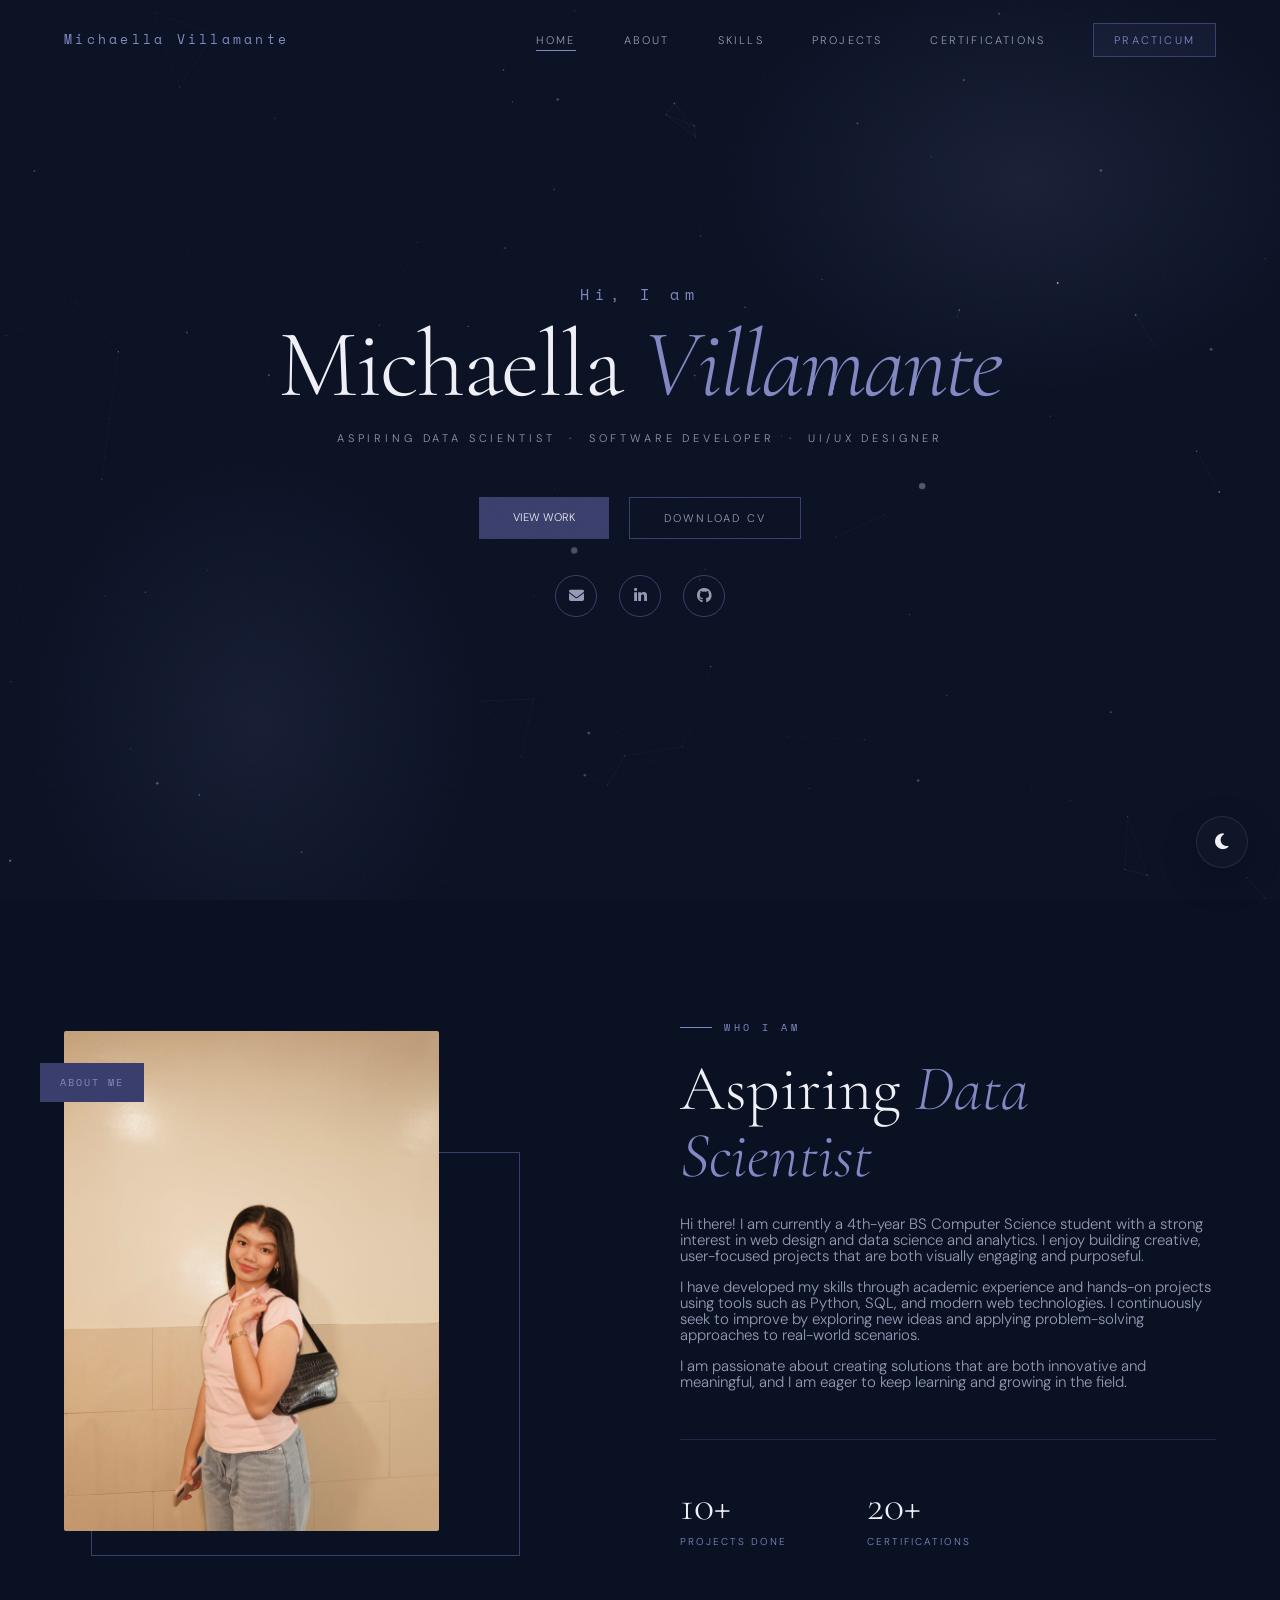
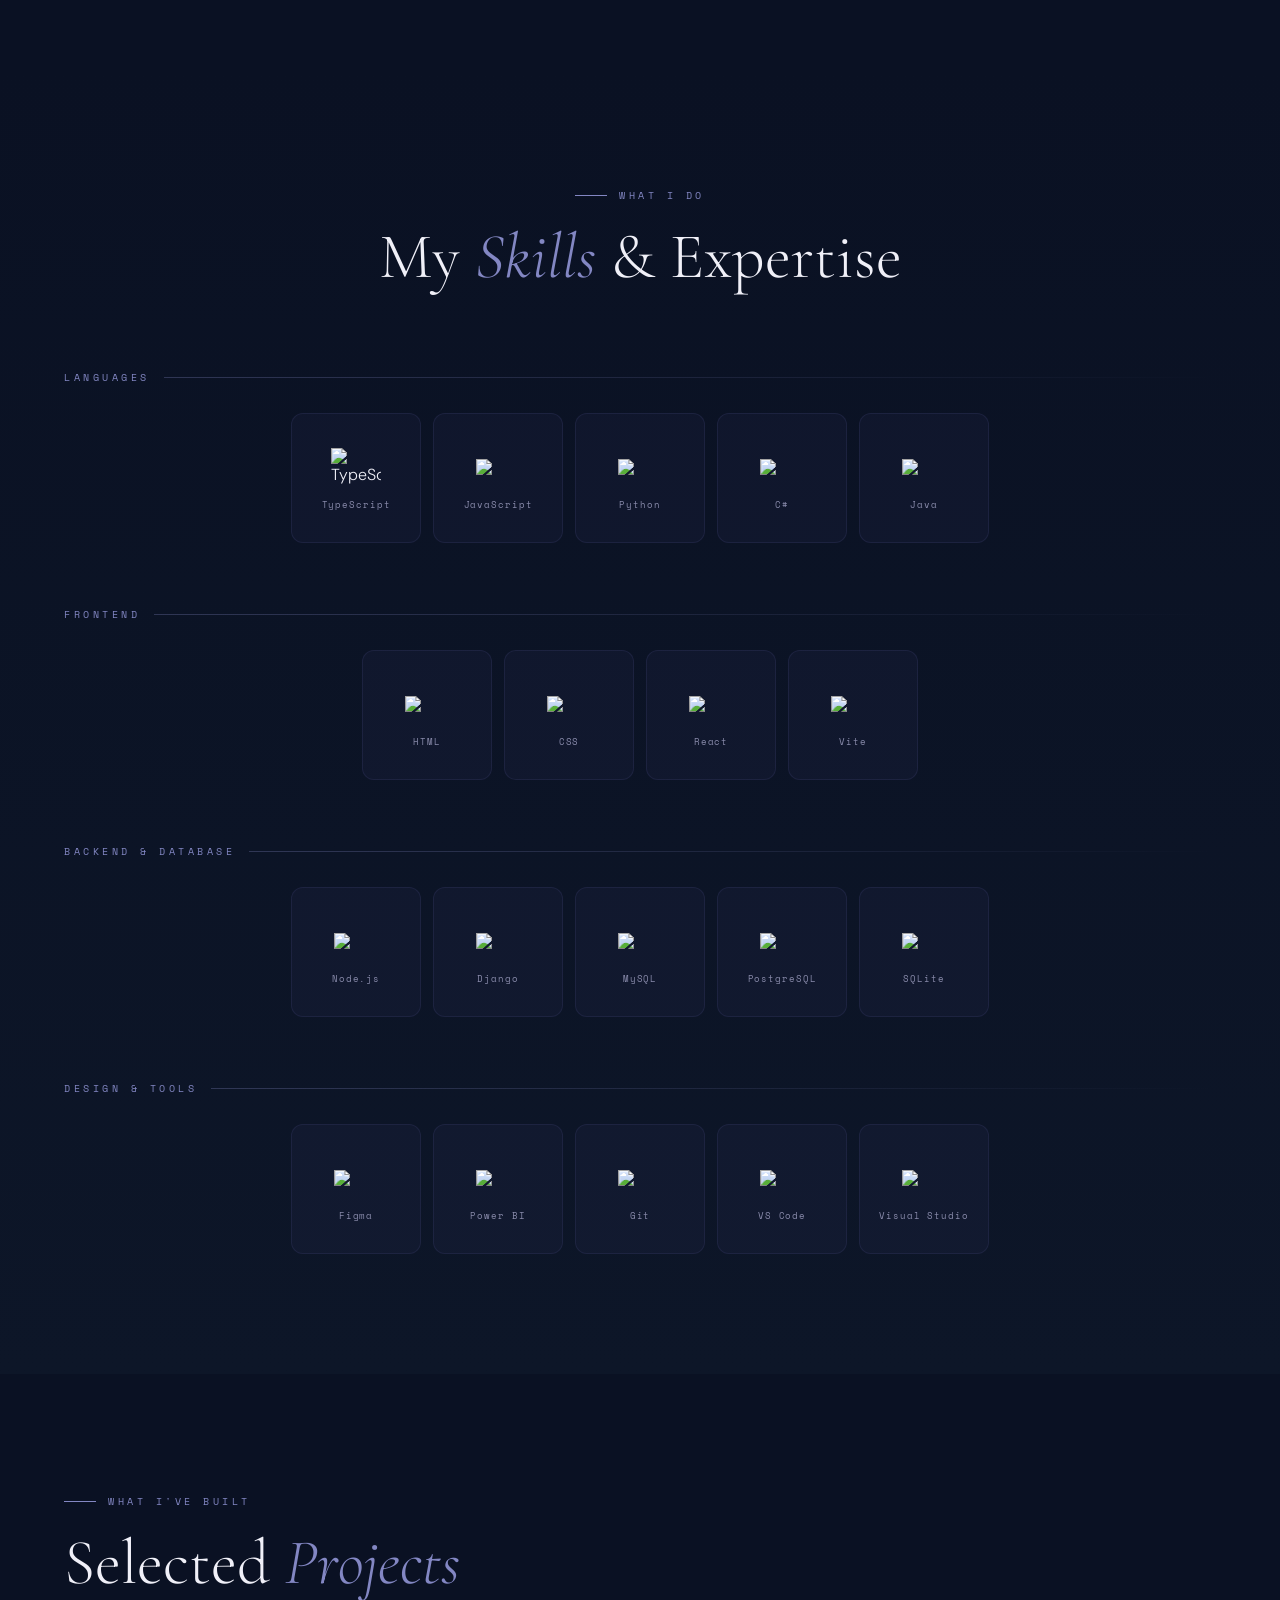
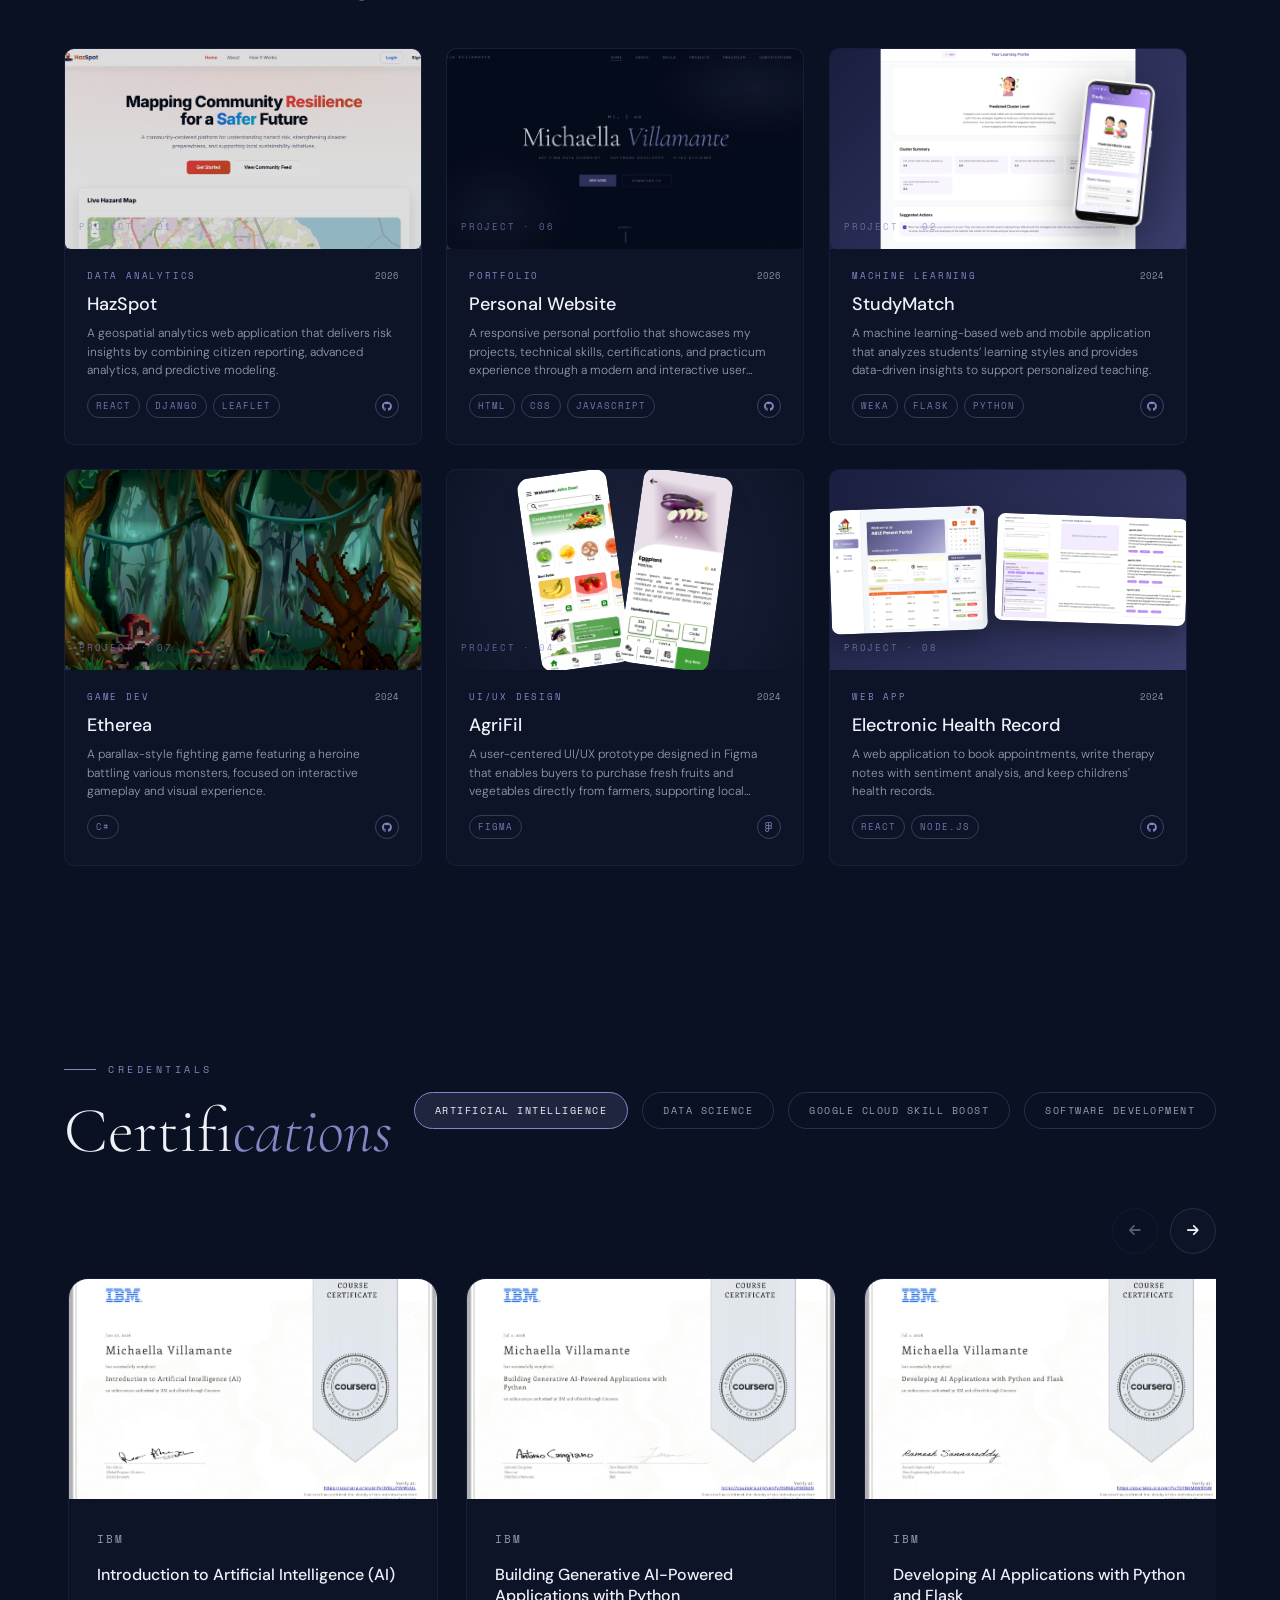
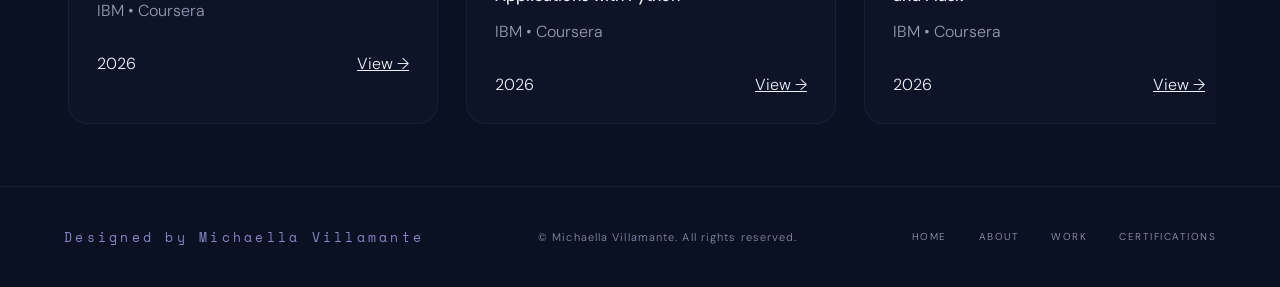
==== commit f3b5e826: "added light mode and certs" ====
--- a/index.html
+++ b/index.html
@@ -8,6 +8,7 @@
       if (saved === 'light') document.documentElement.setAttribute('data-theme', 'light');
     })();
   </script>
+  <script src="https://cdn.jsdelivr.net/npm/gsap@3/dist/gsap.min.js"></script>
   <meta charset="UTF-8">
   <meta name="viewport" content="width=device-width, initial-scale=1.0">
   <title>Michaella Villamante</title>
@@ -47,7 +48,14 @@
     <canvas id="particles"></canvas>
     <!-- <div class="hero-orb"></div> -->
     <div class="hero-label">Hi, I am</div>
-    <h1 class="hero-name">Michaella <em>Villamante</em></h1>
+    <div class="hero-name-wrapper">
+      <img id="fairy" src="assets/img/fairy.png" alt="">
+      <div class="hero-name-mask">
+        <h1 class="hero-name" id="heroName">
+          Michaella <em>V<span id="fairyTarget">i</span>llamante</em>
+        </h1>
+      </div>
+    </div>
     <p class="hero-sub">Aspiring Data Scientist &nbsp;·&nbsp; Software Developer &nbsp;·&nbsp; UI/UX Designer</p>
     <div class="hero-cta">
       <a href="#projects" class="btn-fill">View Work</a>
@@ -59,10 +67,6 @@
           class="fab fa-linkedin-in"></i></a>
       <a href="https://github.com/mvillamante" target="_blank" aria-label="GitHub"><i class="fab fa-github"></i></a>
     </div>
-    <!-- <div class="scroll-indicator">
-      <span>Scroll</span>
-      <div class="scroll-line"></div>
-    </div> -->
   </section>
 
   <!-- ABOUT -->
@@ -108,28 +112,34 @@
       <h2 class="section-title" style="text-align:center">My <em>Skills</em> &amp; Expertise</h2>
     </div>
 
-    <div class="skill-category reveal">
+    <div class="skill-category">
       <div class="skill-category-label">Languages</div>
       <div class="skill-icons">
-        <div class="sk">
+        <div class="sk sk-reveal">
+          <div class="sk-icon">
+            <img src="https://upload.wikimedia.org/wikipedia/commons/f/f5/Typescript.svg" width="50" alt="TypeScript">
+          </div>
+          <div class="sk-name">TypeScript</div>
+        </div>
+        <div class="sk sk-reveal">
           <div class="sk-icon">
             <img src="https://upload.wikimedia.org/wikipedia/commons/6/6a/JavaScript-logo.png" width="50" />
           </div>
           <div class="sk-name">JavaScript</div>
         </div>
-        <div class="sk">
+        <div class="sk sk-reveal">
           <div class="sk-icon">
             <img src="https://cdn.jsdelivr.net/gh/devicons/devicon/icons/python/python-original.svg" width="50">
           </div>
           <div class="sk-name">Python</div>
         </div>
-        <div class="sk">
+        <div class="sk sk-reveal">
           <div class="sk-icon">
             <img src="https://cdn.jsdelivr.net/gh/devicons/devicon/icons/csharp/csharp-original.svg" width="50">
           </div>
           <div class="sk-name">C#</div>
         </div>
-        <div class="sk">
+        <div class="sk sk-reveal">
           <div class="sk-icon">
             <img src="https://cdn.jsdelivr.net/gh/devicons/devicon/icons/java/java-original.svg" width="50">
           </div>
@@ -137,28 +147,28 @@
         </div>
       </div>
     </div>
-    <div class="skill-category reveal" style="transition-delay:.08s">
+    <div class="skill-category" style="transition-delay:.08s">
       <div class="skill-category-label">Frontend</div>
       <div class="skill-icons">
-        <div class="sk">
+        <div class="sk sk-reveal">
           <div class="sk-icon">
             <img src="https://cdn.jsdelivr.net/gh/devicons/devicon/icons/html5/html5-original.svg" width="50">
           </div>
           <div class="sk-name">HTML</div>
         </div>
-        <div class="sk">
+        <div class="sk sk-reveal">
           <div class="sk-icon">
             <img src="https://cdn.jsdelivr.net/gh/devicons/devicon/icons/css3/css3-original.svg" width="50">
           </div>
           <div class="sk-name">CSS</div>
         </div>
-        <div class="sk">
+        <div class="sk sk-reveal">
           <div class="sk-icon">
             <img src="https://cdn.jsdelivr.net/gh/devicons/devicon/icons/react/react-original.svg" width="50">
           </div>
           <div class="sk-name">React</div>
         </div>
-        <div class="sk">
+        <div class="sk sk-reveal">
           <div class="sk-icon">
             <img src="https://cdn.jsdelivr.net/gh/devicons/devicon/icons/vitejs/vitejs-original.svg" width="50">
           </div>
@@ -166,34 +176,34 @@
         </div>
       </div>
     </div>
-    <div class="skill-category reveal" style="transition-delay:.16s">
+    <div class="skill-category" style="transition-delay:.16s">
       <div class="skill-category-label">Backend &amp; Database</div>
       <div class="skill-icons">
-        <div class="sk">
+        <div class="sk sk-reveal">
           <div class="sk-icon">
             <img src="https://cdn.jsdelivr.net/gh/devicons/devicon/icons/nodejs/nodejs-original.svg" width="50">
           </div>
           <div class="sk-name">Node.js</div>
         </div>
-        <div class="sk">
+        <div class="sk sk-reveal">
           <div class="sk-icon">
             <img src="https://cdn.jsdelivr.net/gh/devicons/devicon/icons/django/django-plain.svg" width="50">
           </div>
           <div class="sk-name">Django</div>
         </div>
-        <div class="sk">
+        <div class="sk sk-reveal">
           <div class="sk-icon">
             <img src="https://cdn.jsdelivr.net/gh/devicons/devicon/icons/mysql/mysql-original.svg" width="50">
           </div>
           <div class="sk-name">MySQL</div>
         </div>
-        <div class="sk">
+        <div class="sk sk-reveal">
           <div class="sk-icon">
             <img src="https://cdn.jsdelivr.net/gh/devicons/devicon/icons/postgresql/postgresql-original.svg" width="50">
           </div>
           <div class="sk-name">PostgreSQL</div>
         </div>
-        <div class="sk">
+        <div class="sk sk-reveal">
           <div class="sk-icon">
             <img src="https://cdn.jsdelivr.net/gh/devicons/devicon/icons/sqlite/sqlite-original.svg" width="50">
           </div>
@@ -201,40 +211,34 @@
         </div>
       </div>
     </div>
-    <div class="skill-category reveal" style="transition-delay:.32s">
+    <div class="skill-category" style="transition-delay:.32s">
       <div class="skill-category-label">Design &amp; Tools</div>
       <div class="skill-icons">
-        <div class="sk">
+        <div class="sk sk-reveal">
           <div class="sk-icon">
             <img src="https://cdn.jsdelivr.net/gh/devicons/devicon/icons/figma/figma-original.svg" width="50">
           </div>
           <div class="sk-name">Figma</div>
         </div>
-        <div class="sk">
+        <div class="sk sk-reveal">
           <div class="sk-icon">
             <img src="https://img.icons8.com/color/48/power-bi.png" width="50">
           </div>
           <div class="sk-name">Power BI</div>
         </div>
-        <!-- <div class="sk">
-          <div class="sk-icon">
-            <img src="https://img.icons8.com/color/48/tableau-software.png" width="50">
-          </div>
-          <div class="sk-name">Tableau</div>
-        </div> -->
-        <div class="sk">
+        <div class="sk sk-reveal">
           <div class="sk-icon">
             <img src="https://cdn.jsdelivr.net/gh/devicons/devicon/icons/git/git-original.svg" width="50">
           </div>
           <div class="sk-name">Git</div>
         </div>
-        <div class="sk">
+        <div class="sk sk-reveal">
           <div class="sk-icon">
             <img src="https://cdn.jsdelivr.net/gh/devicons/devicon/icons/vscode/vscode-original.svg" width="50">
           </div>
           <div class="sk-name">VS Code</div>
         </div>
-        <div class="sk">
+        <div class="sk sk-reveal">
           <div class="sk-icon">
             <img src="https://cdn.jsdelivr.net/gh/devicons/devicon/icons/visualstudio/visualstudio-plain.svg"
               width="50">
@@ -257,14 +261,10 @@
     <div class="projects-slider">
       <div class="projects-row top">
         <div class="projects-track">
-          <div class="proj-card reveal" style="transition-delay:.12s">
+          <div class="proj-card proj-reveal" style="transition-delay:.12s" data-video="">
             <div class="tilt-shine"></div>
             <div class="proj-thumb etherea-thumb">
               <img src="assets/img/hazspot.png" class="etherea-img">
-              <div class="proj-overlay">
-                <!-- <div class="proj-overlay-btn">Live Demo ↗</div> -->
-                <a href="https://github.com/mvillamante/Geospatial_Web_App" class="proj-overlay-btn sec">GitHub →</a>
-              </div>
               <div class="proj-thumb-label">PROJECT · 01</div>
             </div>
             <div class="proj-info">
@@ -279,17 +279,17 @@
                 <span>React</span>
                 <span>Django</span>
                 <span>Leaflet</span>
-              </div>
-            </div>
-          </div>
-          <div class="proj-card reveal" style="transition-delay:.12s">
+
+                <a href="https://github.com/mvillamante/Geospatial_Web_App" class="proj-link-arrow" target="_blank"
+                  aria-label="View project link" onclick="event.stopPropagation()"><i
+                    class="fa-brands fa-github"></i></a>
+              </div>
+            </div>
+          </div>
+          <div class="proj-card proj-reveal" style="transition-delay:.12s" data-video="">
             <div class="tilt-shine"></div>
             <div class="proj-thumb personal-thumb">
               <img src="assets/img/personal.png" class="etherea-img">
-              <div class="proj-overlay">
-                <!-- <div class="proj-overlay-btn">Live Demo ↗</div> -->
-                <a href="https://mvillamante.github.io" class="proj-overlay-btn sec">GitHub →</a>
-              </div>
               <div class="proj-thumb-label">PROJECT · 06</div>
             </div>
             <div class="proj-info">
@@ -304,19 +304,19 @@
                 <span>HTML</span>
                 <span>CSS</span>
                 <span>Javascript</span>
-              </div>
-            </div>
-          </div>
-          <div class="proj-card reveal" style="transition-delay:.05s">
+
+                <a href="https://mvillamante.github.io" class="proj-link-arrow" target="_blank"
+                  aria-label="View project link" onclick="event.stopPropagation()"><i
+                    class="fa-brands fa-github"></i></a>
+              </div>
+            </div>
+          </div>
+          <div class="proj-card proj-reveal" style="transition-delay:.05s" data-video="">
             <div class="tilt-shine"></div>
             <div class="proj-thumb studymatch-thumb">
               <img src="assets/img/study1.png" class="web-main">
               <div class="proj-phone-wrap">
                 <img src="assets/img/study2.png" class="proj-phone-img">
-              </div>
-              <div class="proj-overlay">
-                <!-- <div class="proj-overlay-btn">Live Demo ↗</div> -->
-                <a href="https://github.com/mvillamante/StudyMatch" class="proj-overlay-btn sec">GitHub →</a>
               </div>
               <div class="proj-thumb-label">PROJECT · 02</div>
             </div>
@@ -333,19 +333,18 @@
                 <span>Weka</span>
                 <span>Flask</span>
                 <span>Python</span>
-              </div>
-            </div>
-          </div>
-          <div class="proj-card reveal" style="transition-delay:.26s">
+
+                <a href="https://github.com/mvillamante/StudyMatch" class="proj-link-arrow" target="_blank"
+                  aria-label="View project link" onclick="event.stopPropagation()"><i
+                    class="fa-brands fa-github"></i></a>
+              </div>
+            </div>
+          </div>
+          <div class="proj-card proj-reveal" style="transition-delay:.26s" data-video="">
             <div class="tilt-shine"></div>
             <div class="proj-thumb agrifil-thumb">
               <img src="assets/img/game1.png" class="phone left gamepedia">
               <img src="assets/img/game2.png" class="phone right gamepedia">
-              <div class="proj-overlay">
-                <!-- <div class="proj-overlay-btn">Live Demo ↗</div> -->
-                <a href="https://www.figma.com/proto/RCTDdtAvV2Az0BhJlen7g8/AGRIFIL--UX-AND-UI-CASE-STUDY?node-id=1-18304&t=pMx0xauCSFUa3SbT-0&scaling=min-zoom&content-scaling=fixed&page-id=0%3A1&starting-point-node-id=1%3A18252&show-proto-sidebar=1"
-                  class="proj-overlay-btn sec">GitHub →</a>
-              </div>
               <div class="proj-thumb-label">PROJECT · 06</div>
             </div>
             <div class="proj-info">
@@ -360,18 +359,18 @@
               </div>
               <div class="proj-tech">
                 <span>Android Xamarin</span>
-              </div>
-            </div>
-          </div>
-          <div class="proj-card reveal" style="transition-delay:.19s">
+
+                <a href="https://github.com/mvillamante/Gamepedia" class="proj-link-arrow" target="_blank"
+                  aria-label="View project link" onclick="event.stopPropagation()"><i
+                    class="fa-brands fa-github"></i></a>
+              </div>
+            </div>
+          </div>
+          <div class="proj-card proj-reveal" style="transition-delay:.19s" data-video="">
             <div class="tilt-shine"></div>
             <div class="proj-thumb avalia-thumb">
               <img src="assets/img/avalia2.png" class="web-img left">
               <img src="assets/img/avalia3.png" class="web-img right">
-              <div class="proj-overlay">
-                <!-- <div class="proj-overlay-btn">Live Demo ↗</div> -->
-                <a href="https://github.com/mvillamante/Avalia" class="proj-overlay-btn sec">GitHub →</a>
-              </div>
               <div class="proj-thumb-label">PROJECT · 03</div>
             </div>
             <div class="proj-info">
@@ -388,6 +387,10 @@
               <div class="proj-tech">
                 <span>ASP.NET</span>
                 <span>Javascript</span>
+
+                <a href="https://github.com/mvillamante/Avalia" class="proj-link-arrow" target="_blank"
+                  aria-label="View project link" onclick="event.stopPropagation()"><i
+                    class="fa-brands fa-github"></i></a>
               </div>
             </div>
           </div>
@@ -395,14 +398,10 @@
       </div>
       <div class="projects-row bottom">
         <div class="projects-track">
-          <div class="proj-card reveal" style="transition-delay:.12s">
+          <div class="proj-card proj-reveal" style="transition-delay:.12s" data-video="">
             <div class="tilt-shine"></div>
             <div class="proj-thumb etherea-thumb">
               <img src="assets/img/etherea2.png" class="etherea-img">
-              <div class="proj-overlay">
-                <!-- <div class="proj-overlay-btn">Live Demo ↗</div> -->
-                <a href="https://github.com/mvillamante/Etherea" class="proj-overlay-btn sec">GitHub →</a>
-              </div>
               <div class="proj-thumb-label">PROJECT · 07</div>
             </div>
             <div class="proj-info">
@@ -416,19 +415,18 @@
                 on interactive gameplay and visual experience.</div>
               <div class="proj-tech">
                 <span>C#</span>
-              </div>
-            </div>
-          </div>
-          <div class="proj-card reveal" style="transition-delay:.26s">
+
+                <a href="https://github.com/mvillamante/Etherea" class="proj-link-arrow" target="_blank"
+                  aria-label="View project link" onclick="event.stopPropagation()"><i
+                    class="fa-brands fa-github"></i></a>
+              </div>
+            </div>
+          </div>
+          <div class="proj-card proj-reveal" style="transition-delay:.26s" data-video="">
             <div class="tilt-shine"></div>
             <div class="proj-thumb agrifil-thumb">
               <img src="assets/img/agri1.png" class="phone left">
               <img src="assets/img/agri3.png" class="phone right">
-              <div class="proj-overlay">
-                <!-- <div class="proj-overlay-btn">Live Demo ↗</div> -->
-                <a href="https://www.figma.com/proto/RCTDdtAvV2Az0BhJlen7g8/AGRIFIL--UX-AND-UI-CASE-STUDY?node-id=1-18304&t=pMx0xauCSFUa3SbT-0&scaling=min-zoom&content-scaling=fixed&page-id=0%3A1&starting-point-node-id=1%3A18252&show-proto-sidebar=1"
-                  class="proj-overlay-btn sec">Figma →</a>
-              </div>
               <div class="proj-thumb-label">PROJECT · 04</div>
             </div>
             <div class="proj-info">
@@ -442,18 +440,18 @@
                 fruits and vegetables directly from farmers, supporting local agriculture.</div>
               <div class="proj-tech">
                 <span>Figma</span>
-              </div>
-            </div>
-          </div>
-          <div class="proj-card reveal" style="transition-delay:.19s">
+
+                <a href="https://www.figma.com/proto/RCTDdtAvV2Az0BhJlen7g8/AGRIFIL--UX-AND-UI-CASE-STUDY?node-id=1-18304&t=pMx0xauCSFUa3SbT-0&scaling=min-zoom&content-scaling=fixed&page-id=0%3A1&starting-point-node-id=1%3A18252&show-proto-sidebar=1"
+                  class="proj-link-arrow" target="_blank" aria-label="View project link"
+                  onclick="event.stopPropagation()"><i class="fab fa-figma"></i></a>
+              </div>
+            </div>
+          </div>
+          <div class="proj-card proj-reveal" style="transition-delay:.19s" data-video="">
             <div class="tilt-shine"></div>
             <div class="proj-thumb ehr-thumb">
               <img src="assets/img/ehr1.png" class="web-img left">
               <img src="assets/img/ehr2.png" class="ehr-web-img right">
-              <div class="proj-overlay">
-                <!-- <div class="proj-overlay-btn">Live Demo ↗</div> -->
-                <a href="https://github.com/mvillamante/Avalia" class="proj-overlay-btn sec">GitHub →</a>
-              </div>
               <div class="proj-thumb-label">PROJECT · 08</div>
             </div>
             <div class="proj-info">
@@ -469,17 +467,17 @@
               <div class="proj-tech">
                 <span>React</span>
                 <span>Node.JS</span>
-              </div>
-            </div>
-          </div>
-          <div class="proj-card reveal" style="transition-delay:.33s">
+
+                <a href="https://github.com/mvillamante/Avalia" class="proj-link-arrow" target="_blank"
+                  aria-label="View project link" onclick="event.stopPropagation()"><i
+                    class="fa-brands fa-github"></i></a>
+              </div>
+            </div>
+          </div>
+          <div class="proj-card proj-reveal" style="transition-delay:.33s" data-video="">
             <div class="tilt-shine"></div>
             <div class="proj-thumb vespera-thumb">
               <img src="assets/img/vespera2.png" class="web-main">
-              <div class="proj-overlay">
-                <!-- <div class="proj-overlay-btn">Live Demo ↗</div> -->
-                <a href="https://github.com/mvillamante/TwitterClone" class="proj-overlay-btn sec">GitHub →</a>
-              </div>
               <div class="proj-thumb-label">PROJECT · 05</div>
             </div>
             <div class="proj-info">
@@ -494,6 +492,10 @@
               <div class="proj-tech">
                 <span>C#</span>
                 <span>ASP.NET</span>
+
+                <a href="https://github.com/mvillamante/TwitterClone" class="proj-link-arrow" target="_blank"
+                  aria-label="View project link" onclick="event.stopPropagation()"><i
+                    class="fa-brands fa-github"></i></a>
               </div>
             </div>
           </div>
@@ -563,6 +565,50 @@
         </div>
         <div class="cert-card reveal">
           <div class="cert-image">
+            <img src="assets/img/certs/build_gen.jpg">
+          </div>
+          <div class="cert-body">
+            <span class="cert-org">
+              IBM
+            </span>
+            <h3>
+              Building Generative AI-Powered Applications with Python
+            </h3>
+            <p>
+              IBM • Coursera
+            </p>
+            <div class="cert-footer">
+              <span>2026</span>
+              <a href="https://coursera.org/share/818b5c5a4c17854be112d8469df1818a" target="_blank">
+                View →
+              </a>
+            </div>
+          </div>
+        </div>
+        <div class="cert-card reveal">
+          <div class="cert-image">
+            <img src="assets/img/certs/develop_ai.jpg">
+          </div>
+          <div class="cert-body">
+            <span class="cert-org">
+              IBM
+            </span>
+            <h3>
+              Developing AI Applications with Python and Flask
+            </h3>
+            <p>
+              IBM • Coursera
+            </p>
+            <div class="cert-footer">
+              <span>2026</span>
+              <a href="https://coursera.org/share/033f95aa1042332fa978dfca175980c8" target="_blank">
+                View →
+              </a>
+            </div>
+          </div>
+        </div>
+        <div class="cert-card reveal">
+          <div class="cert-image">
             <img src="assets/img/certs/gen_prompt.jpg">
           </div>
           <div class="cert-body">
@@ -823,6 +869,167 @@
       <div class="cert-grid">
         <div class="cert-card reveal">
           <div class="cert-image">
+            <img src="assets/img/certs/setup_cloud.png">
+          </div>
+          <div class="cert-body">
+            <span class="cert-org">
+              Google
+            </span>
+            <h3>
+              Set Up an App Dev Environment on Google Cloud
+            </h3>
+            <p>
+              Google Cloud
+            </p>
+            <div class="cert-footer">
+              <span>2024</span>
+              <a href="https://www.skills.google/public_profiles/5da154ee-1072-4c33-81a2-2f8394251672/badges/9444079"
+                target="_blank">
+                View →
+              </a>
+            </div>
+          </div>
+        </div>
+        <div class="cert-card reveal">
+          <div class="cert-image">
+            <img src="assets/img/certs/secure_cloud.png">
+          </div>
+          <div class="cert-body">
+            <span class="cert-org">
+              Google
+            </span>
+            <h3>
+              Build a Secure Google Cloud Network
+            </h3>
+            <p>
+              Google Cloud
+            </p>
+            <div class="cert-footer">
+              <span>2024</span>
+              <a href="https://www.skills.google/public_profiles/5da154ee-1072-4c33-81a2-2f8394251672/badges/9478234"
+                target="_blank">
+                View →
+              </a>
+            </div>
+          </div>
+        </div>
+        <div class="cert-card reveal">
+          <div class="cert-image">
+            <img src="assets/img/certs/network_cloud.png">
+          </div>
+          <div class="cert-body">
+            <span class="cert-org">
+              Google
+            </span>
+            <h3>
+              Google Cloud Computing Foundations: Networking & Security in Google Cloud
+            </h3>
+            <p>
+              Google Cloud
+            </p>
+            <div class="cert-footer">
+              <span>2024</span>
+              <a href="https://www.skills.google/public_profiles/5da154ee-1072-4c33-81a2-2f8394251672/badges/9477619"
+                target="_blank">
+                View →
+              </a>
+            </div>
+          </div>
+        </div>
+        <div class="cert-card reveal">
+          <div class="cert-image">
+            <img src="assets/img/certs/load_balancing.png">
+          </div>
+          <div class="cert-body">
+            <span class="cert-org">
+              Google
+            </span>
+            <h3>
+              Implementing Cloud Load Balancing for Compute Engine
+            </h3>
+            <p>
+              Google Cloud
+            </p>
+            <div class="cert-footer">
+              <span>2024</span>
+              <a href="https://www.skills.google/public_profiles/5da154ee-1072-4c33-81a2-2f8394251672/badges/9402289"
+                target="_blank">
+                View →
+              </a>
+            </div>
+          </div>
+        </div>
+        <div class="cert-card reveal">
+          <div class="cert-image">
+            <img src="assets/img/certs/infra_cloud.png">
+          </div>
+          <div class="cert-body">
+            <span class="cert-org">
+              Google
+            </span>
+            <h3>
+              Google Cloud Computing Foundations: Infrastructure in Google Cloud
+            </h3>
+            <p>
+              Google Cloud
+            </p>
+            <div class="cert-footer">
+              <span>2024</span>
+              <a href="https://www.skills.google/public_profiles/5da154ee-1072-4c33-81a2-2f8394251672/badges/9405326"
+                target="_blank">
+                View →
+              </a>
+            </div>
+          </div>
+        </div>
+        <div class="cert-card reveal">
+          <div class="cert-image">
+            <img src="assets/img/certs/foundations_cloud.png">
+          </div>
+          <div class="cert-body">
+            <span class="cert-org">
+              Google
+            </span>
+            <h3>
+              Google Cloud Computing Foundations: Data, ML, and AI in Google Cloud
+            </h3>
+            <p>
+              Google Cloud
+            </p>
+            <div class="cert-footer">
+              <span>2024</span>
+              <a href="https://www.skills.google/public_profiles/5da154ee-1072-4c33-81a2-2f8394251672/badges/9745178"
+                target="_blank">
+                View →
+              </a>
+            </div>
+          </div>
+        </div>
+        <div class="cert-card reveal">
+          <div class="cert-image">
+            <img src="assets/img/certs/cloud_computing.png">
+          </div>
+          <div class="cert-body">
+            <span class="cert-org">
+              Google
+            </span>
+            <h3>
+              Google Cloud Computing Foundations: Cloud Computing Fundamentals
+            </h3>
+            <p>
+              Google Cloud
+            </p>
+            <div class="cert-footer">
+              <span>2024</span>
+              <a href="https://www.skills.google/public_profiles/5da154ee-1072-4c33-81a2-2f8394251672/badges/9277818"
+                target="_blank">
+                View →
+              </a>
+            </div>
+          </div>
+        </div>
+        <div class="cert-card reveal">
+          <div class="cert-image">
             <img src="assets/img/certs/2.png">
           </div>
           <div class="cert-body">
@@ -836,7 +1043,7 @@
               Google Cloud
             </p>
             <div class="cert-footer">
-              <span>2026</span>
+              <span>2024</span>
               <a href="https://www.skills.google/public_profiles/5da154ee-1072-4c33-81a2-2f8394251672/badges/9745589"
                 target="_blank">
                 View →
@@ -863,6 +1070,29 @@
       <a href="#certifications">Certifications</a>
     </div>
   </footer>
+
+  <!-- PROJECT MODAL -->
+  <div class="proj-modal-overlay" id="projModalOverlay">
+    <div class="proj-modal" id="projModal" role="dialog" aria-modal="true" aria-labelledby="projModalTitle">
+      <button class="proj-modal-close" id="projModalClose" aria-label="Close">
+        <i class="fa-solid fa-xmark"></i>
+      </button>
+      <div class="proj-modal-media" id="projModalMedia"></div>
+      <div class="proj-modal-body">
+        <div class="proj-modal-meta">
+          <span class="proj-modal-tag" id="projModalTag"></span>
+          <span class="proj-modal-year" id="projModalYear"></span>
+        </div>
+        <h3 class="proj-modal-title" id="projModalTitle"></h3>
+        <p class="proj-modal-desc" id="projModalDesc"></p>
+        <div class="proj-modal-tech" id="projModalTech"></div>
+        <a class="proj-modal-link" id="projModalLink" target="_blank">
+          <span id="projModalLinkText">View Project</span> <i class="fa-solid fa-arrow-right"></i>
+        </a>
+      </div>
+    </div>
+  </div>
+
   <button class="theme-toggle floating" id="themeToggle" aria-label="Toggle Theme">
     <i class="fas fa-moon"></i>
     <i class="fas fa-sun"></i>
--- a/main.css
+++ b/main.css
@@ -34,38 +34,74 @@
     background: rgba(20, 23, 46, 0.25);
 }
 
-html[data-theme="light"] .nav-links {
-    background: rgba(245,242,251,.97);
-}
-
-html[data-theme="light"] .proj-overlay {
-    background: rgba(244, 244, 249, 0.92);
-}
-html[data-theme="light"] body::before{
+/* html[data-theme="light"] .nav-links {
+    background: rgba(245, 242, 251, .97);
+} */
+
+html {
+    transition:
+        background-color 0.45s ease,
+        color 0.45s ease;
+}
+
+body,
+body::before,
+body::after,
+nav,
+section,
+button,
+a,
+input,
+textarea,
+.proj-card,
+.cert-card,
+.sk,
+.company-card,
+.stat-card,
+.proj-thumb,
+.about-img-placeholder,
+.about-tag,
+.cert-tab,
+.cert-arrow,
+.contact-link,
+.contact-link-icon,
+.theme-toggle,
+.hero-bg,
+.hero-socials a {
+    transition:
+        background-color .45s ease,
+        color .45s ease,
+        border-color .45s ease,
+        box-shadow .45s ease,
+        filter .45s ease,
+        opacity .45s ease;
+}
+
+html[data-theme="light"] body::before {
     background:
         radial-gradient(circle at 10% 10%,
-        rgba(161,138,255,.12),
-        transparent 35%),
+            rgba(161, 138, 255, .12),
+            transparent 35%),
 
         radial-gradient(circle at 90% 0%,
-        rgba(130,110,220,.08),
-        transparent 28%),
+            rgba(130, 110, 220, .08),
+            transparent 28%),
 
         radial-gradient(circle at 80% 80%,
-        rgba(196,183,255,.08),
-        transparent 30%),
-
-        linear-gradient(rgba(110,90,180,.02) 1px, transparent 1px),
-        linear-gradient(90deg, rgba(110,90,180,.02) 1px, transparent 1px);
+            rgba(196, 183, 255, .08),
+            transparent 30%),
+
+        linear-gradient(rgba(110, 90, 180, .02) 1px, transparent 1px),
+        linear-gradient(90deg, rgba(110, 90, 180, .02) 1px, transparent 1px);
 }
 
 html[data-theme="light"] .btn-fill {
-    background:#3A3E6C;
+    background: #3A3E6C;
     color: white;
 }
 
 html[data-theme="light"] .btn-fill:hover {
-    background:#6553C5;
+    background: #6553C5;
 }
 
 html[data-theme="light"] .form-input,
@@ -78,11 +114,11 @@
 html[data-theme="light"] .cert-card,
 html[data-theme="light"] .sk,
 html[data-theme="light"] .stat-card,
-html[data-theme="light"] .company-card{
-    background:#FCFAFF;
-    border:1px solid rgba(117,99,216,.08);
+html[data-theme="light"] .company-card {
+    background: #FCFAFF;
+    border: 1px solid rgba(117, 99, 216, .08);
     box-shadow:
-        0 12px 28px rgba(82,62,140,.06);
+        0 12px 28px rgba(82, 62, 140, .06);
 }
 
 html[data-theme="light"] .nav-links .nav-link-box {
@@ -107,8 +143,7 @@
 }
 
 html[data-theme="light"] .about-tag {
-    background: rgba(117, 99, 216, .14);
-    color: var(--american-blue);
+    color: #FFFFFF;
 }
 
 html[data-theme="light"] .about-stats {
@@ -134,6 +169,24 @@
     box-shadow: 0 16px 36px rgba(82, 62, 140, .1);
 }
 
+html[data-theme="light"] .proj-card:hover {
+    border-color: rgba(117, 99, 216, .35);
+    box-shadow: 0 16px 36px rgba(82, 62, 140, .1);
+}
+
+html[data-theme="light"] .proj-card:hover .proj-title {
+    color: var(--american-blue);
+}
+
+html[data-theme="light"] .proj-card:hover .proj-desc {
+    color: #4b4f70;
+}
+
+html[data-theme="light"] .proj-card:hover .proj-tag,
+html[data-theme="light"] .proj-card:hover .proj-year {
+    color: #6a6ea2;
+}
+
 html[data-theme="light"] .proj-thumb,
 html[data-theme="light"] .proj-card:nth-child(odd) .proj-thumb {
     background: linear-gradient(135deg, #DCD5F5, #B9AEEA);
@@ -152,6 +205,10 @@
 }
 
 html[data-theme="light"] .cert-tab {
+    border-color: rgba(117, 99, 216, .25);
+}
+
+html[data-theme="light"] .cert-card:hover {
     border-color: rgba(117, 99, 216, .25);
 }
 
@@ -290,6 +347,13 @@
 html[data-theme="light"] .theme-toggle .fa-moon {
     opacity: 0;
     transform: rotate(-90deg) scale(.4);
+}
+
+body::before,
+.hero-bg {
+    transition:
+        background .6s ease,
+        opacity .6s ease;
 }
 
 body,
@@ -330,7 +394,6 @@
     font-family: 'DM Sans', sans-serif;
     font-weight: 300;
     overflow-x: hidden;
-    cursor: none;
 }
 
 /* Nav */
@@ -478,9 +541,11 @@
     padding: 0 32px;
 }
 
+
 .hero-bg {
     position: absolute;
     inset: 0;
+    z-index: 0;
     background:
         radial-gradient(ellipse 60% 60% at 50% 40%, rgba(58, 62, 108, 0.45) 0%, transparent 0%),
         radial-gradient(ellipse 40% 40% at 80% 20%, rgba(131, 135, 195, 0.12) 0%, transparent 60%),
@@ -489,14 +554,22 @@
 
 html[data-theme="light"] .hero-bg {
     background:
-        radial-gradient(ellipse 60% 60% at 50% 40%, rgba(196, 183, 255, .35) 0%, transparent 0%),
-        radial-gradient(ellipse 40% 40% at 80% 20%, rgba(131, 135, 195, .14) 0%, transparent 60%),
-        radial-gradient(ellipse 30% 50% at 20% 80%, rgba(131, 135, 195, .12) 0%, transparent 60%);
+        transparent
+}
+
+html[data-theme="light"] #fairy {
+    filter:
+        drop-shadow(0 0 4px rgba(131, 135, 195, .7))
+        drop-shadow(0 0 10px rgba(131, 135, 195, .6))
+        drop-shadow(0 0 18px rgba(101, 83, 197, .45));
 }
 
 #particles {
     position: absolute;
     inset: 0;
+    width: 100%;
+    height: 100%;
+    z-index: 1;
     pointer-events: none;
 }
 
@@ -507,6 +580,21 @@
 
     to {
         filter: blur(2px) hue-rotate(360deg);
+    }
+}
+
+.hero-name-wrapper {
+    position: relative;
+    display: inline-block;
+}
+
+@keyframes glow {
+    from {
+        transform: translateY(-50%) scale(1);
+    }
+
+    to {
+        transform: translateY(-50%) scale(1.35);
     }
 }
 
@@ -528,7 +616,25 @@
     letter-spacing: -0.02em;
     color: var(--white);
     /* opacity: 0; */
-    animation: fadeUp 1s ease 0.6s forwards;
+}
+
+.hero-name-mask {
+    overflow: hidden;
+    clip-path: inset(0 100% 0 0);
+}
+
+#fairy {
+    position: absolute;
+    left: -40px;
+    top: 50%;
+    width: 35px;
+    height: auto;
+    transform: translateY(-50%);
+    z-index: 100;
+    pointer-events: none;
+    filter:
+        drop-shadow(0 0 8px rgba(255, 255, 255, .9)) drop-shadow(0 0 18px rgba(182, 156, 255, .8));
+    opacity: 0;
 }
 
 .hero-name em {
@@ -593,7 +699,7 @@
     text-decoration: none;
     transition: all 0.3s;
     background: transparent;
-    cursor: none;
+    cursor: pointer;
 }
 
 .btn-outline:hover {
@@ -610,7 +716,7 @@
     text-transform: uppercase;
     text-decoration: none;
     transition: all 0.3s;
-    cursor: none;
+    cursor: pointer;
 }
 
 .btn-fill:hover {
@@ -970,11 +1076,12 @@
     display: flex;
     flex-direction: column;
     height: 100%;
+    border-radius: 10px;
     position: relative;
     transform-style: preserve-3d;
     transition: transform .15s ease, box-shadow .25 ease, border-color .3s;
     will-change: transform;
-    animation: fadeUp 0.6s ease forwards;
+    cursor: pointer;
 }
 
 .tilt-shine {
@@ -1011,50 +1118,29 @@
     transition: all 0.25s ease;
 }
 
-.proj-overlay {
-    position: absolute;
-    inset: 0;
-    background: rgba(10, 17, 35, .88);
-    display: flex;
-    flex-direction: column;
+.proj-link-arrow {
+    margin-left: auto;
+    width: 24px;
+    height: 24px;
+    flex-shrink: 0;
+    display: flex;
     align-items: center;
     justify-content: center;
-    gap: 14px;
-    opacity: 0;
-    transition: opacity .35s;
-    z-index: 4;
-    backdrop-filter: blur(4px);
-}
-
-.proj-card:hover .proj-overlay {
-    opacity: 1;
-}
-
-.proj-overlay-btn {
-    padding: 10px 28px;
-    border: 1px solid var(--ube);
+    border-radius: 50%;
+    border: 1px solid rgba(131, 135, 195, 0.4);
     color: var(--ube);
     font-size: 10px;
-    letter-spacing: .2em;
-    text-transform: uppercase;
     text-decoration: none;
-    transition: all .25s;
-    font-family: 'Space Mono', monospace;
-}
-
-.proj-overlay-btn:hover {
+    transition: all 0.25s ease;
+    position: relative;
+    z-index: 5;
+}
+
+.proj-link-arrow:hover {
     background: var(--ube);
+    border-color: var(--ube);
     color: var(--chinese-black);
-}
-
-.proj-overlay-btn.sec {
-    border-color: var(--american-blue);
-    color: var(--cadet-grey);
-}
-
-.proj-overlay-btn.sec:hover {
-    background: var(--american-blue);
-    color: var(--white);
+    transform: translate(1px, -1px);
 }
 
 .proj-phone-wrap {
@@ -1309,9 +1395,9 @@
 }
 
 .proj-title {
-    font-family: 'Cormorant Garamond', serif;
-    font-size: 22px;
-    font-weight: 600;
+    font-family: 'DM Sans', serif;
+    font-size: 18px;
+    font-weight: 500;
     color: var(--white);
     margin-bottom: 8px;
     transition: color 0.3s;
@@ -1425,6 +1511,7 @@
     display: flex;
     gap: 28px;
     overflow-x: auto;
+    overflow-y: hidden;
     scroll-behavior: smooth;
     padding: 0 4px 16px;
     scrollbar-width: none;
@@ -1677,7 +1764,7 @@
     text-transform: uppercase;
     align-self: flex-start;
     transition: all 0.3s;
-    cursor: none;
+    cursor: pointer;
     position: relative;
     overflow: hidden;
 }
@@ -1763,6 +1850,45 @@
     opacity: 0;
     transform: translateX(-32px);
     transition: opacity .7s cubic-bezier(.22, 1, .36, 1), transform .7s cubic-bezier(.22, 1, .36, 1);
+}
+
+/* SKILL TILES — swiped-in reveal, alternating direction like cards being dealt */
+.sk-reveal {
+    opacity: 0;
+    transform: translateX(-60px);
+    transition: opacity .45s cubic-bezier(.22, 1, .36, 1), transform .45s cubic-bezier(.22, 1, .36, 1);
+}
+
+.sk-reveal:nth-child(even) {
+    transform: translateX(60px);
+}
+
+.sk-reveal.visible {
+    opacity: 1;
+    transform: translateX(0);
+}
+
+/* keep the existing hover lift working once a tile has revealed in */
+.sk-reveal.visible:hover {
+    transform: translateY(-6px) scale(1.04);
+}
+
+/* PROJECT CARDS — tilt-and-scale reveal, distinct from the skills swipe */
+.proj-reveal {
+    opacity: 0;
+    transform: perspective(900px) rotateY(18deg) translateY(30px) scale(.88);
+    transition: opacity .7s cubic-bezier(.22, 1, .36, 1), transform .7s cubic-bezier(.22, 1, .36, 1);
+}
+
+.proj-reveal.visible {
+    opacity: 1;
+    transform: perspective(900px) rotateY(0deg) translateY(0) scale(1);
+}
+
+/* keep the existing hover lift working once a card has revealed in
+   (the mousemove tilt effect sets an inline style, which still wins over this) */
+.proj-reveal.visible:hover {
+    transform: translateY(-6px);
 }
 
 .visible {
@@ -1797,7 +1923,7 @@
         align-items: center;
         gap: 36px;
         transition: right 0.4s cubic-bezier(.22, 1, .36, 1);
-        z-index: 200;
+        z-index: 400;
         padding: 80px 40px 40px;
     }
 
@@ -1864,4 +1990,410 @@
         width: 46px;
         height: 46px;
     }
+}
+
+/* ---------- PHONE REFINEMENTS ---------- */
+@media (max-width: 600px) {
+
+    .nav-logo {
+        font-size: 11px;
+        letter-spacing: .15em;
+    }
+
+    nav {
+        padding: 20px 22px;
+    }
+
+    nav.scrolled {
+        padding: 14px 22px;
+    }
+
+    #home {
+        padding: 0 22px;
+    }
+
+    .hero-name {
+        font-size: clamp(38px, 13vw, 64px);
+    }
+
+    .hero-label {
+        font-size: 12px;
+        letter-spacing: .3em;
+    }
+
+    .hero-cta {
+        flex-wrap: wrap;
+        justify-content: center;
+        gap: 14px;
+        margin-top: 40px;
+    }
+
+    .btn-fill,
+    .btn-outline {
+        padding: 13px 26px;
+        font-size: 10px;
+    }
+
+    .hero-socials {
+        margin-top: 28px;
+        gap: 16px;
+    }
+
+    .about-img {
+        width: 100%;
+    }
+
+    .about-img-frame {
+        right: 24px;
+    }
+
+    .about-tag {
+        left: 0;
+        top: -18px;
+        font-size: 9px;
+        padding: 9px 16px;
+    }
+
+    .about-stats {
+        grid-template-columns: repeat(3, 1fr);
+        gap: 14px;
+        margin-top: 36px;
+        padding-top: 28px;
+    }
+
+    .stat-num {
+        font-size: 30px;
+    }
+
+    .stat-label {
+        font-size: 8px;
+        letter-spacing: .1em;
+    }
+
+    .section-title {
+        font-size: clamp(30px, 8vw, 48px);
+    }
+
+    .skill-icons {
+        gap: 10px;
+    }
+
+    .sk {
+        width: 104px;
+        height: 104px;
+    }
+
+    .proj-card {
+        flex: 0 0 82vw;
+    }
+
+    .cert-card {
+        flex: 0 0 86vw;
+    }
+
+    .cert-tabs {
+        margin: 40px 0 44px;
+        gap: 10px;
+    }
+
+    .cert-total {
+        font-size: 3.2rem;
+    }
+
+    .certifications-header {
+        flex-direction: column;
+        align-items: flex-start;
+        gap: 16px;
+    }
+
+    .cert-summary {
+        text-align: left;
+    }
+
+    .contact-form {
+        gap: 16px;
+    }
+
+    .submit-btn {
+        align-self: stretch;
+        text-align: center;
+    }
+
+    footer {
+        padding: 28px 20px;
+    }
+
+    .footer-links {
+        flex-wrap: wrap;
+        justify-content: center;
+        gap: 18px;
+    }
+
+    .theme-toggle {
+        right: 16px;
+        bottom: 16px;
+        width: 42px;
+        height: 42px;
+        font-size: 15px;
+    }
+}
+
+@media (max-width: 380px) {
+
+    .hero-cta {
+        flex-direction: column;
+        width: 100%;
+    }
+
+    .btn-fill,
+    .btn-outline {
+        text-align: center;
+        width: 100%;
+    }
+
+    .about-stats {
+        grid-template-columns: repeat(2, 1fr);
+    }
+
+    .sk {
+        width: 90px;
+        height: 90px;
+    }
+}
+
+/*----PROJECT MODAL----*/
+.proj-modal-overlay {
+    position: fixed;
+    inset: 0;
+    z-index: 500;
+    display: flex;
+    align-items: center;
+    justify-content: center;
+    padding: 40px;
+    background: rgba(6, 9, 20, .82);
+    backdrop-filter: blur(10px);
+    opacity: 0;
+    visibility: hidden;
+    transition: opacity .35s ease, visibility 0s linear .35s;
+}
+
+.proj-modal-overlay.active {
+    opacity: 1;
+    visibility: visible;
+    transition: opacity .35s ease, visibility 0s;
+}
+
+.proj-modal {
+    position: relative;
+    display: flex;
+    width: 100%;
+    border-radius: 15px;
+    max-width: 1040px;
+    height: min(640px, 86vh);
+    background: linear-gradient(180deg, #0d1530 0%, var(--chinese-black) 100%);
+    border: 1px solid rgba(131, 135, 195, .22);
+    box-shadow: 0 30px 80px rgba(0, 0, 0, .5), 0 0 0 1px rgba(131, 135, 195, .06);
+    transform: translateY(24px) scale(.97);
+    opacity: 0;
+    transition: transform .4s cubic-bezier(.22, 1, .36, 1), opacity .35s ease;
+    overflow: hidden;
+}
+
+.proj-modal-overlay.active .proj-modal {
+    transform: translateY(0) scale(1);
+    opacity: 1;
+}
+
+.proj-modal-close {
+    position: absolute;
+    top: 18px;
+    right: 18px;
+    z-index: 5;
+    width: 40px;
+    height: 40px;
+    border-radius: 50%;
+    border: 1px solid rgba(240, 240, 248, .18);
+    background: rgba(10, 17, 35, .65);
+    backdrop-filter: blur(8px);
+    color: var(--white);
+    font-size: 15px;
+    cursor: pointer;
+    display: flex;
+    align-items: center;
+    justify-content: center;
+    transition: background .25s, border-color .25s, color .25s;
+}
+
+.proj-modal-close:hover {
+    background: var(--american-blue);
+    border-color: var(--ube);
+    color: var(--white);
+}
+
+.proj-modal-media {
+    flex: 0 0 46%;
+    height: 100%;
+    background: #05070f;
+    display: flex;
+    align-items: center;
+    justify-content: center;
+    position: relative;
+    overflow: hidden;
+}
+
+.proj-modal-media video {
+    width: 90%;
+    height: 100%;
+    object-fit: cover;
+    display: block;
+    background: #000;
+}
+
+.proj-modal-gallery {
+    display: grid;
+    grid-template-columns: repeat(var(--cols, 1), 1fr);
+    gap: 2px;
+    width: 100%;
+    height: 100%;
+}
+
+.proj-modal-gallery img {
+    width: 100%;
+    height: 100%;
+    object-fit: contain;
+    display: block;
+    background: linear-gradient(135deg,
+            #14192c 0%,
+            #1d2442 45%,
+            #2b315a 100%);
+}
+
+.proj-modal-body {
+    flex: 1;
+    height: 100%;
+    overflow-y: auto;
+    padding: 70px 40px 36px;
+    display: flex;
+    flex-direction: column;
+    scrollbar-width: thin;
+    scrollbar-color: rgba(131, 135, 195, .4) transparent;
+}
+
+.proj-modal-body::-webkit-scrollbar {
+    width: 6px;
+}
+
+.proj-modal-body::-webkit-scrollbar-thumb {
+    background: rgba(131, 135, 195, .35);
+    border-radius: 999px;
+}
+
+.proj-modal-meta {
+    justify-content: flex-start;
+    gap: 12px;
+}
+
+.proj-modal-year::before {
+    content: "•";
+    margin-right: 12px;
+    color: var(--cool-grey);
+}
+
+.proj-modal-tag {
+    font-family: 'Space Mono', monospace;
+    font-size: 10px;
+    letter-spacing: .2em;
+    text-transform: uppercase;
+    color: var(--ube);
+}
+
+.proj-modal-year {
+    font-family: 'Space Mono', monospace;
+    font-size: 10px;
+    color: var(--cool-grey);
+}
+
+.proj-modal-title {
+    font-family: 'Cormorant Garamond', serif;
+    font-size: clamp(26px, 3vw, 34px);
+    font-weight: 600;
+    color: var(--white);
+    margin-bottom: 16px;
+}
+
+.proj-modal-desc {
+    font-size: 13.5px;
+    line-height: 1.75;
+    color: var(--cadet-grey);
+    margin-bottom: 22px;
+}
+
+.proj-modal-tech {
+    display: flex;
+    flex-wrap: wrap;
+    gap: 8px;
+    margin-bottom: 28px;
+}
+
+.proj-modal-tech span {
+    font-family: 'Space Mono', monospace;
+    font-size: 10px;
+    letter-spacing: .1em;
+    text-transform: uppercase;
+    padding: 6px 14px;
+    border-radius: 999px;
+    color: var(--ube);
+    border: 1px solid rgba(131, 135, 195, .4);
+}
+
+.proj-modal-link {
+    display: inline-flex;
+    align-items: center;
+    gap: 10px;
+    align-self: flex-start;
+    margin-top: auto;
+    padding: 13px 30px;
+    background: var(--american-blue);
+    color: var(--white);
+    font-family: 'Space Mono', monospace;
+    font-size: 11px;
+    letter-spacing: .15em;
+    text-transform: uppercase;
+    text-decoration: none;
+    transition: background .3s, transform .3s;
+}
+
+.proj-modal-link:hover {
+    background: var(--ube);
+    transform: translateX(2px);
+}
+
+@media (max-width: 760px) {
+    .proj-modal-overlay {
+        padding: 0;
+        align-items: flex-end;
+    }
+
+    .proj-modal {
+        flex-direction: column;
+        max-width: 100%;
+        height: 92vh;
+        border-left: none;
+        border-right: none;
+        border-bottom: none;
+    }
+
+    .proj-modal-media {
+        flex: 0 0 38%;
+        width: 100%;
+    }
+
+    .proj-modal-body {
+        flex: 1;
+        padding: 26px 22px 30px;
+    }
+
+    .proj-modal-gallery {
+        grid-template-columns: 1fr !important;
+    }
 }
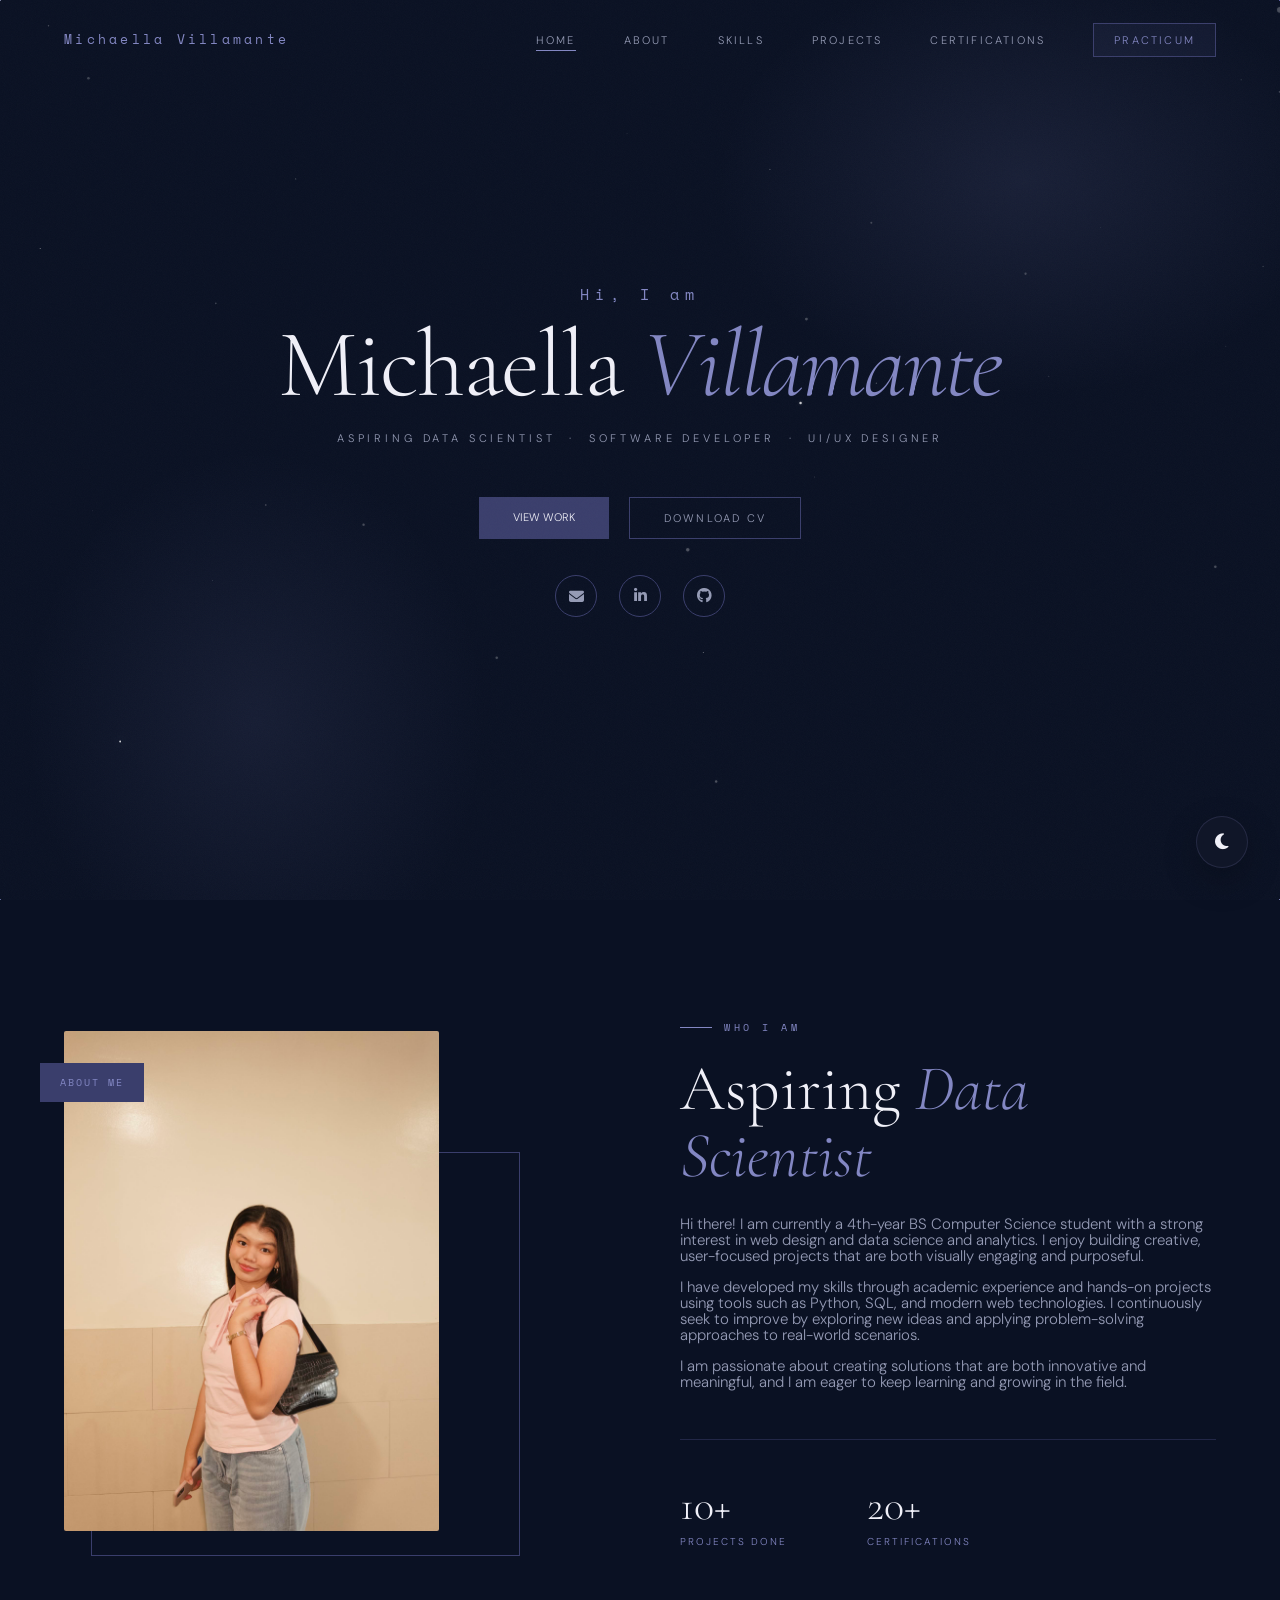
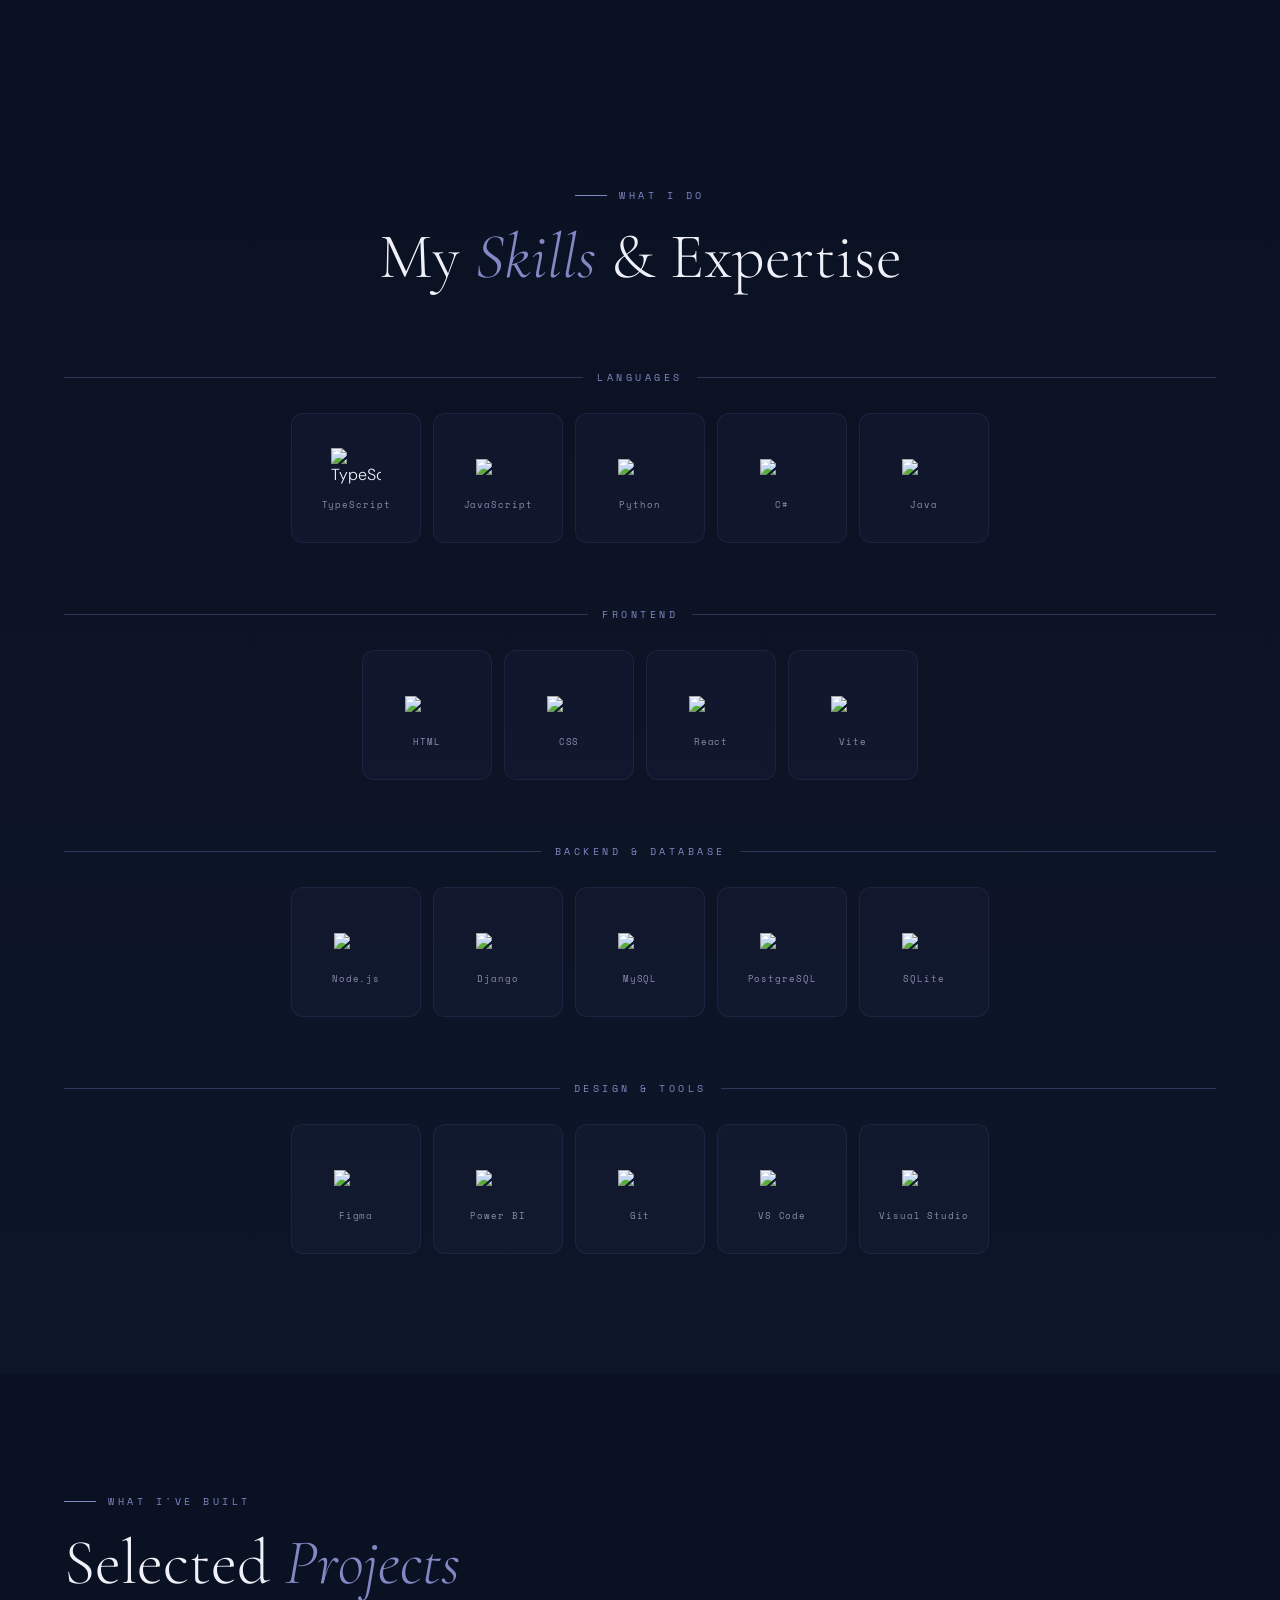
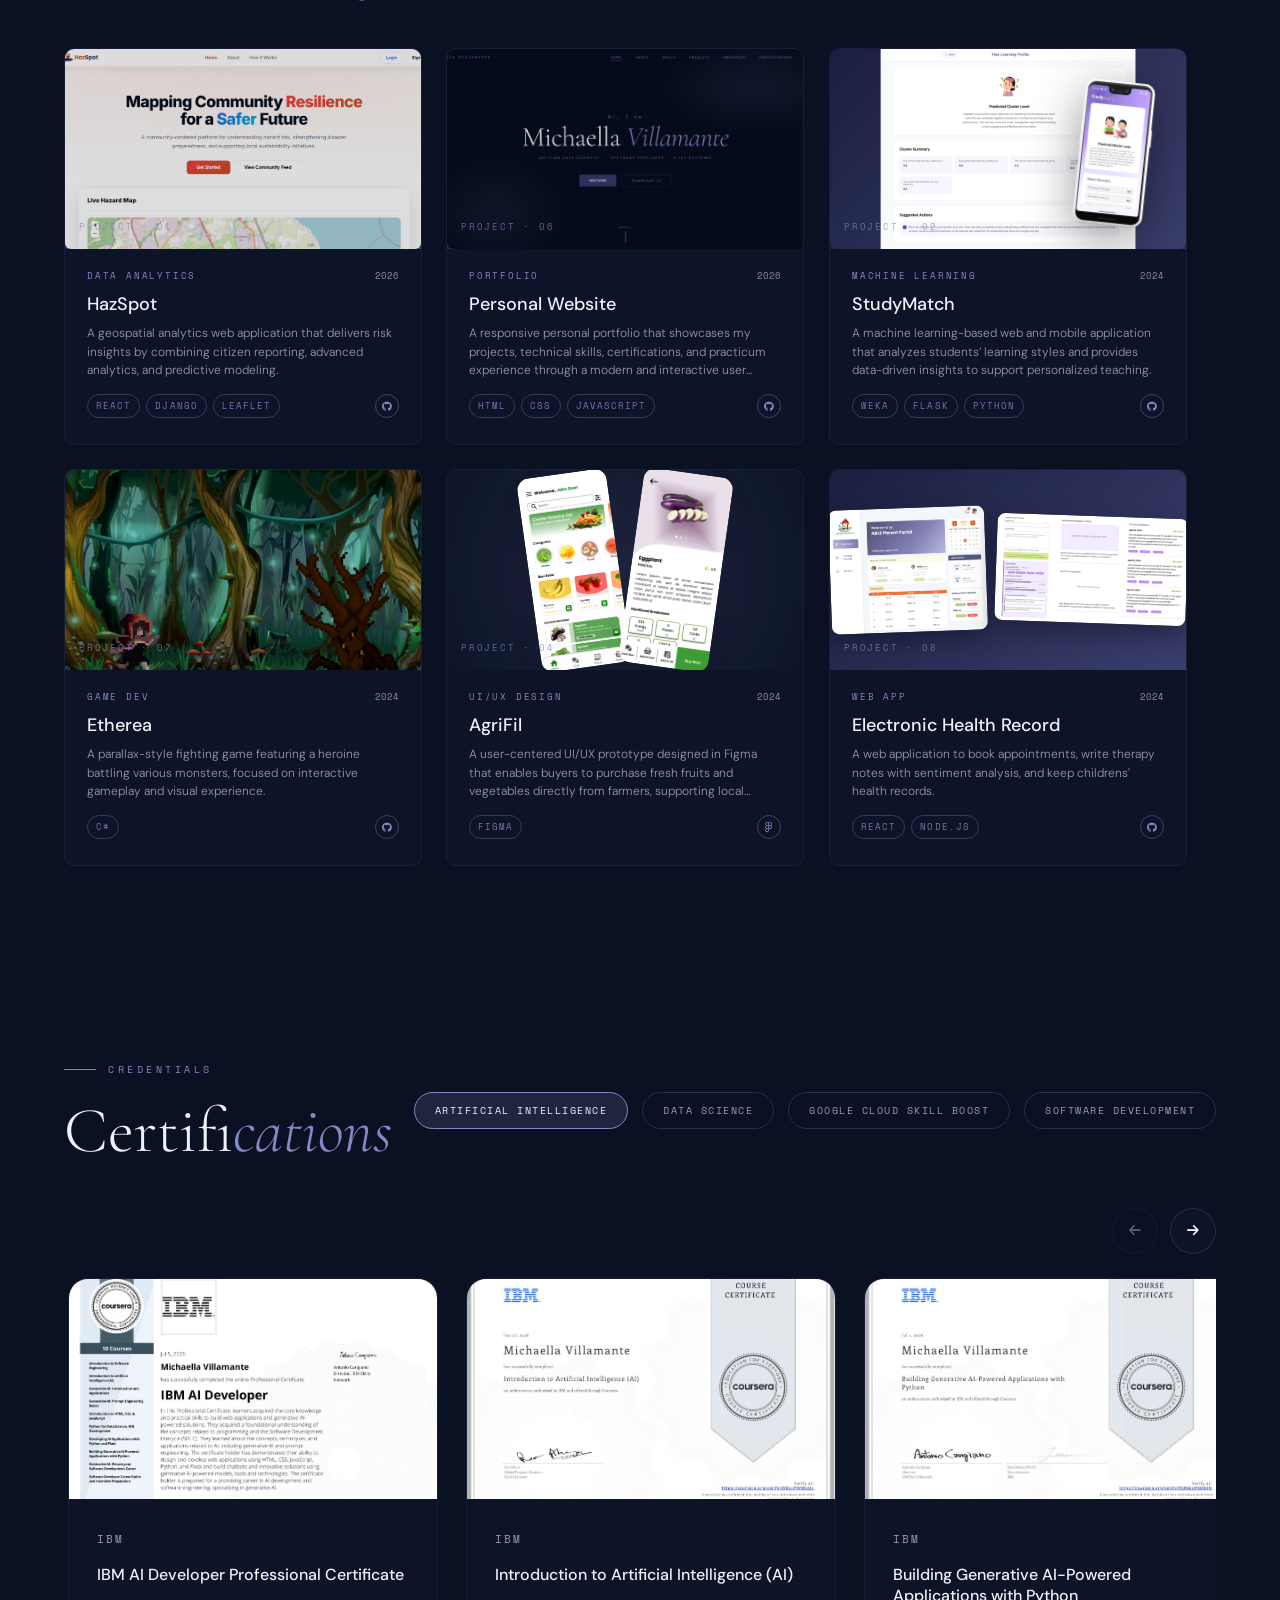
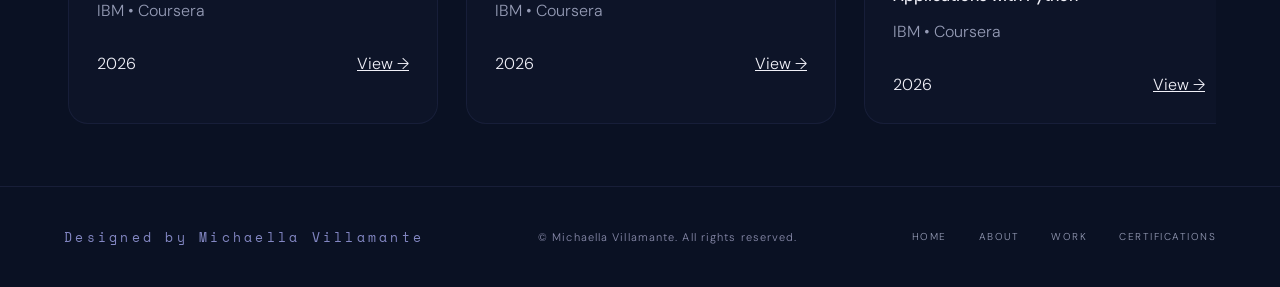
==== commit e2ce63d3: "updated portfolio +disabled practicum button" ====
--- a/index.html
+++ b/index.html
@@ -541,6 +541,28 @@
         </button>
       </div>
       <div class="cert-grid">
+        <div class="cert-card reveal professional">
+          <div class="cert-image">
+            <img src="assets/img/certs/ai_prof.jpg">
+          </div>
+          <div class="cert-body">
+            <span class="cert-org">
+              IBM
+            </span>
+            <h3>
+              IBM AI Developer Professional Certificate
+            </h3>
+            <p>
+              IBM • Coursera
+            </p>
+            <div class="cert-footer">
+              <span>2026</span>
+              <a href="https://coursera.org/share/4a86a689d957eba9e018aae6a7c9e718" target="_blank">
+                View →
+              </a>
+            </div>
+          </div>
+        </div>
         <div class="cert-card reveal">
           <div class="cert-image">
             <img src="assets/img/certs/intro_ai.jpg">
@@ -646,6 +668,50 @@
             <div class="cert-footer">
               <span>2026</span>
               <a href="https://coursera.org/share/e0465fbaa423eb0f4b325f30d0f5fc8d" target="_blank">
+                View →
+              </a>
+            </div>
+          </div>
+        </div>
+        <div class="cert-card reveal">
+          <div class="cert-image">
+            <img src="assets/img/certs/generative_ai.jpg">
+          </div>
+          <div class="cert-body">
+            <span class="cert-org">
+              IBM
+            </span>
+            <h3>
+              Generative AI: Elevate your Software Development Career
+            </h3>
+            <p>
+              IBM • Coursera
+            </p>
+            <div class="cert-footer">
+              <span>2026</span>
+              <a href="https://coursera.org/share/1d3357b1eb0cd3f0829c67af21ed18f6" target="_blank">
+                View →
+              </a>
+            </div>
+          </div>
+        </div>
+        <div class="cert-card reveal">
+          <div class="cert-image">
+            <img src="assets/img/certs/generative_ai.jpg">
+          </div>
+          <div class="cert-body">
+            <span class="cert-org">
+              IBM
+            </span>
+            <h3>
+              Software Developer Career Guide and Interview Preparation
+            </h3>
+            <p>
+              IBM • Coursera
+            </p>
+            <div class="cert-footer">
+              <span>2026</span>
+              <a href="https://coursera.org/share/b68e37d2e327005725c3ff74b2b55da9" target="_blank">
                 View →
               </a>
             </div>
@@ -867,7 +933,7 @@
         </button>
       </div>
       <div class="cert-grid">
-        <div class="cert-card reveal">
+        <div class="cert-card reveal cloud">
           <div class="cert-image">
             <img src="assets/img/certs/setup_cloud.png">
           </div>
@@ -890,7 +956,7 @@
             </div>
           </div>
         </div>
-        <div class="cert-card reveal">
+        <div class="cert-card reveal cloud">
           <div class="cert-image">
             <img src="assets/img/certs/secure_cloud.png">
           </div>
@@ -913,7 +979,7 @@
             </div>
           </div>
         </div>
-        <div class="cert-card reveal">
+        <div class="cert-card reveal cloud">
           <div class="cert-image">
             <img src="assets/img/certs/network_cloud.png">
           </div>
@@ -936,7 +1002,7 @@
             </div>
           </div>
         </div>
-        <div class="cert-card reveal">
+        <div class="cert-card reveal cloud">
           <div class="cert-image">
             <img src="assets/img/certs/load_balancing.png">
           </div>
@@ -959,7 +1025,7 @@
             </div>
           </div>
         </div>
-        <div class="cert-card reveal">
+        <div class="cert-card reveal cloud">
           <div class="cert-image">
             <img src="assets/img/certs/infra_cloud.png">
           </div>
@@ -982,7 +1048,7 @@
             </div>
           </div>
         </div>
-        <div class="cert-card reveal">
+        <div class="cert-card reveal cloud">
           <div class="cert-image">
             <img src="assets/img/certs/foundations_cloud.png">
           </div>
@@ -1005,7 +1071,7 @@
             </div>
           </div>
         </div>
-        <div class="cert-card reveal">
+        <div class="cert-card reveal cloud">
           <div class="cert-image">
             <img src="assets/img/certs/cloud_computing.png">
           </div>
@@ -1028,7 +1094,7 @@
             </div>
           </div>
         </div>
-        <div class="cert-card reveal">
+        <div class="cert-card reveal cloud">
           <div class="cert-image">
             <img src="assets/img/certs/2.png">
           </div>
--- a/main.css
+++ b/main.css
@@ -174,6 +174,9 @@
     box-shadow: 0 16px 36px rgba(82, 62, 140, .1);
 }
 
+html[data-theme="light"] .proj-title {
+    color: var(--ube);
+}
 html[data-theme="light"] .proj-card:hover .proj-title {
     color: var(--american-blue);
 }
@@ -205,7 +208,7 @@
 }
 
 html[data-theme="light"] .cert-tab {
-    border-color: rgba(117, 99, 216, .25);
+    border-color: rgba(101, 86, 186, 0.25);
 }
 
 html[data-theme="light"] .cert-card:hover {
@@ -554,14 +557,16 @@
 
 html[data-theme="light"] .hero-bg {
     background:
-        transparent
-}
+        radial-gradient(ellipse 90% 80% at 50% 25%,
+            rgba(168, 155, 255, .18) 0%,
+            rgba(168, 155, 255, .08) 35%,
+            transparent 75%);
+}
+
 
 html[data-theme="light"] #fairy {
     filter:
-        drop-shadow(0 0 4px rgba(131, 135, 195, .7))
-        drop-shadow(0 0 10px rgba(131, 135, 195, .6))
-        drop-shadow(0 0 18px rgba(101, 83, 197, .45));
+        drop-shadow(0 0 4px rgba(131, 135, 195, .7)) drop-shadow(0 0 10px rgba(131, 135, 195, .6)) drop-shadow(0 0 18px rgba(101, 83, 197, .45));
 }
 
 #particles {
@@ -925,14 +930,16 @@
     margin-bottom: 28px;
     display: flex;
     align-items: center;
+    justify-content: center;
     gap: 14px;
 }
 
+.skill-category-label::before,
 .skill-category-label::after {
     content: '';
     flex: 1;
     height: 1px;
-    background: linear-gradient(to right, rgba(131, 135, 195, .3), transparent);
+    background: rgba(131, 135, 195, .3);
 }
 
 .skill-icons {
@@ -958,17 +965,6 @@
     transition: transform .35s cubic-bezier(.22, 1, .36, 1), border-color .35s, background .35s, box-shadow .35s;
 }
 
-.sk::before {
-    content: '';
-    position: absolute;
-    top: 0;
-    left: 0;
-    right: 0;
-    height: 2px;
-    background: linear-gradient(90deg, transparent, var(--ube), transparent);
-    transform: scaleX(0);
-    transition: transform .35s;
-}
 
 .sk:hover::before {
     transform: scaleX(1);
@@ -978,7 +974,7 @@
     background: rgba(58, 62, 108, .25);
     border-color: rgba(131, 135, 195, .45);
     transform: translateY(-6px) scale(1.04);
-    box-shadow: 0 16px 40px rgba(0, 0, 0, .5), 0 0 20px rgba(131, 135, 195, .08);
+    box-shadow: 0 16px 40px rgba(0, 0, 0, .5);
 }
 
 .sk-icon {
@@ -1578,11 +1574,23 @@
         0 0 0 1px rgba(131, 135, 195, .15);
 }
 
+.cert-card.reveal.professional .cert-image img {
+        object-position: left 10%;
+}
+
 .cert-image {
     aspect-ratio: 5/3;
     height: auto;
     overflow: hidden;
     border-radius: 15px 15px 0 0;
+}
+
+.cert-card.cloud .cert-image img {
+    transform: scale(1.06);
+}
+
+.cert-card.cloud:hover img {
+    transform: scale(1.10);
 }
 
 .cert-image img {
@@ -1868,7 +1876,7 @@
     transform: translateX(0);
 }
 
-/* keep the existing hover lift working once a tile has revealed in */
+
 .sk-reveal.visible:hover {
     transform: translateY(-6px) scale(1.04);
 }
@@ -1885,8 +1893,6 @@
     transform: perspective(900px) rotateY(0deg) translateY(0) scale(1);
 }
 
-/* keep the existing hover lift working once a card has revealed in
-   (the mousemove tilt effect sets an inline style, which still wins over this) */
 .proj-reveal.visible:hover {
     transform: translateY(-6px);
 }
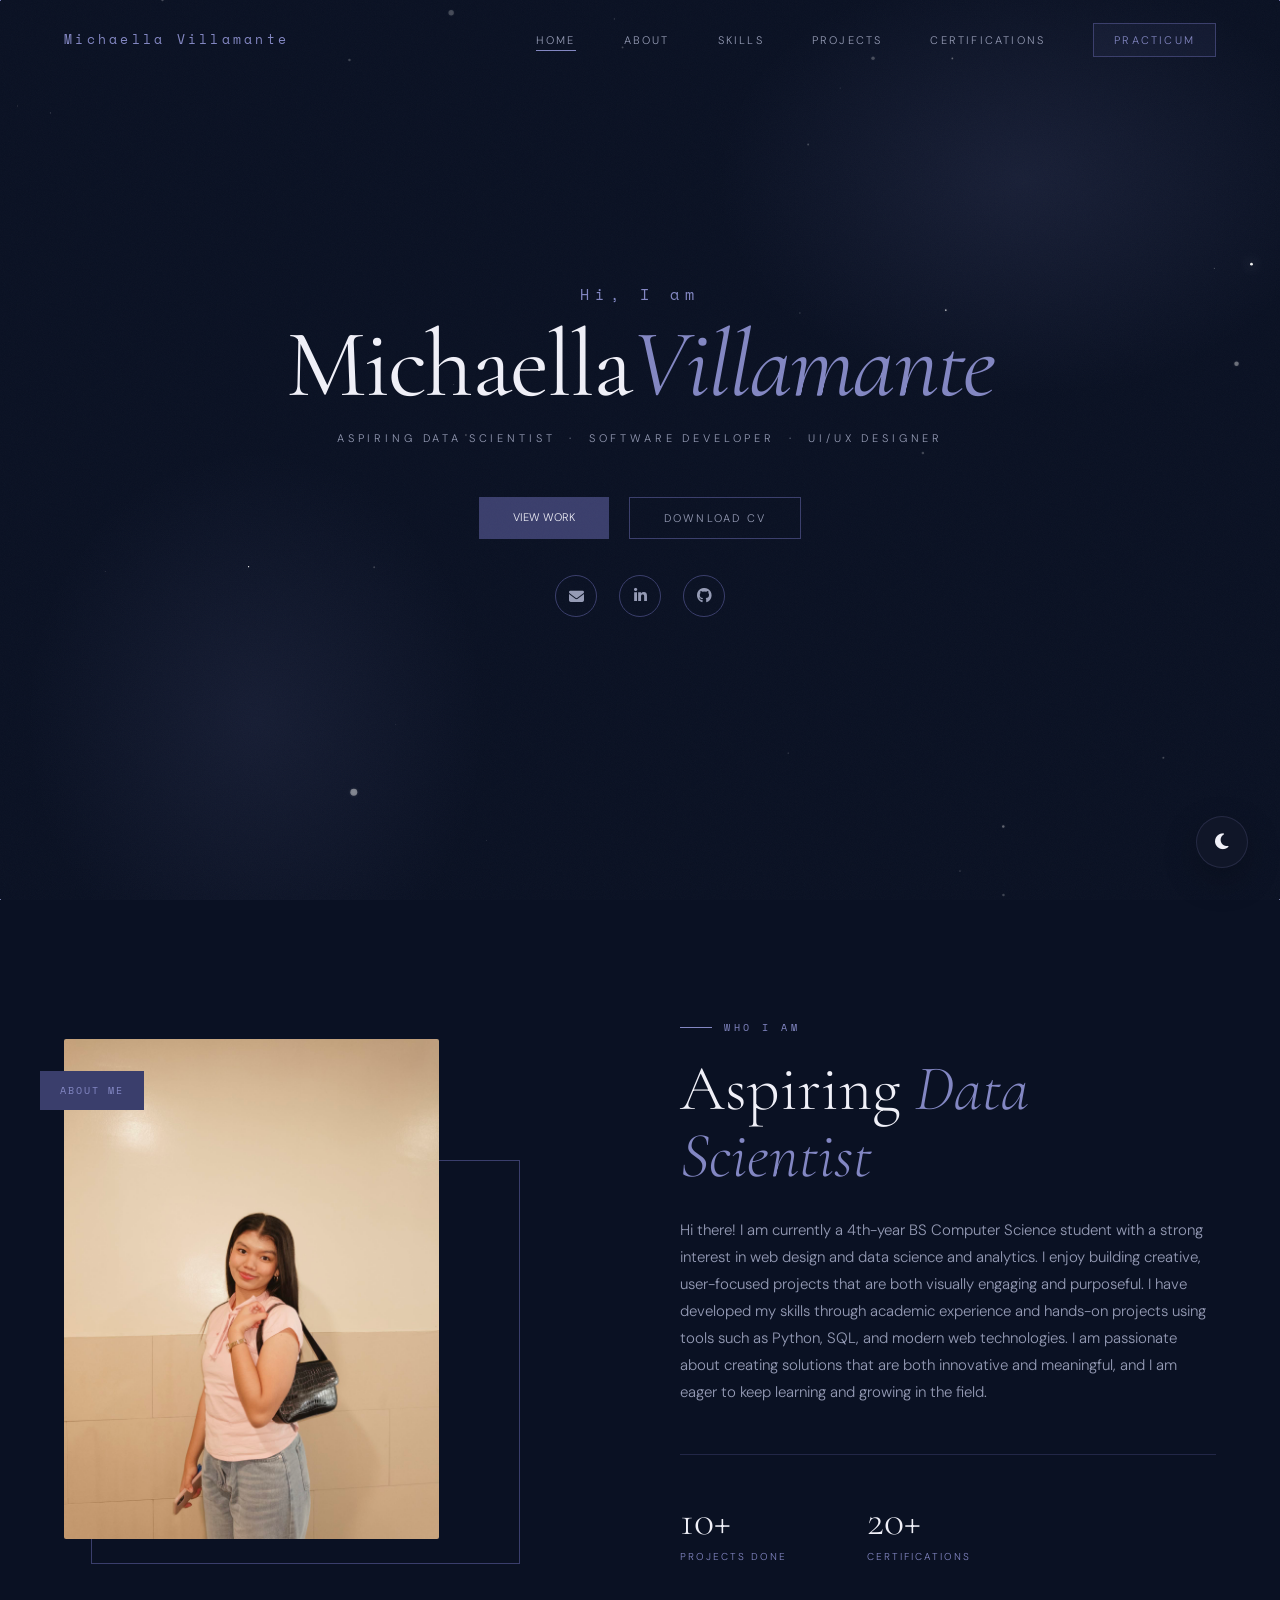
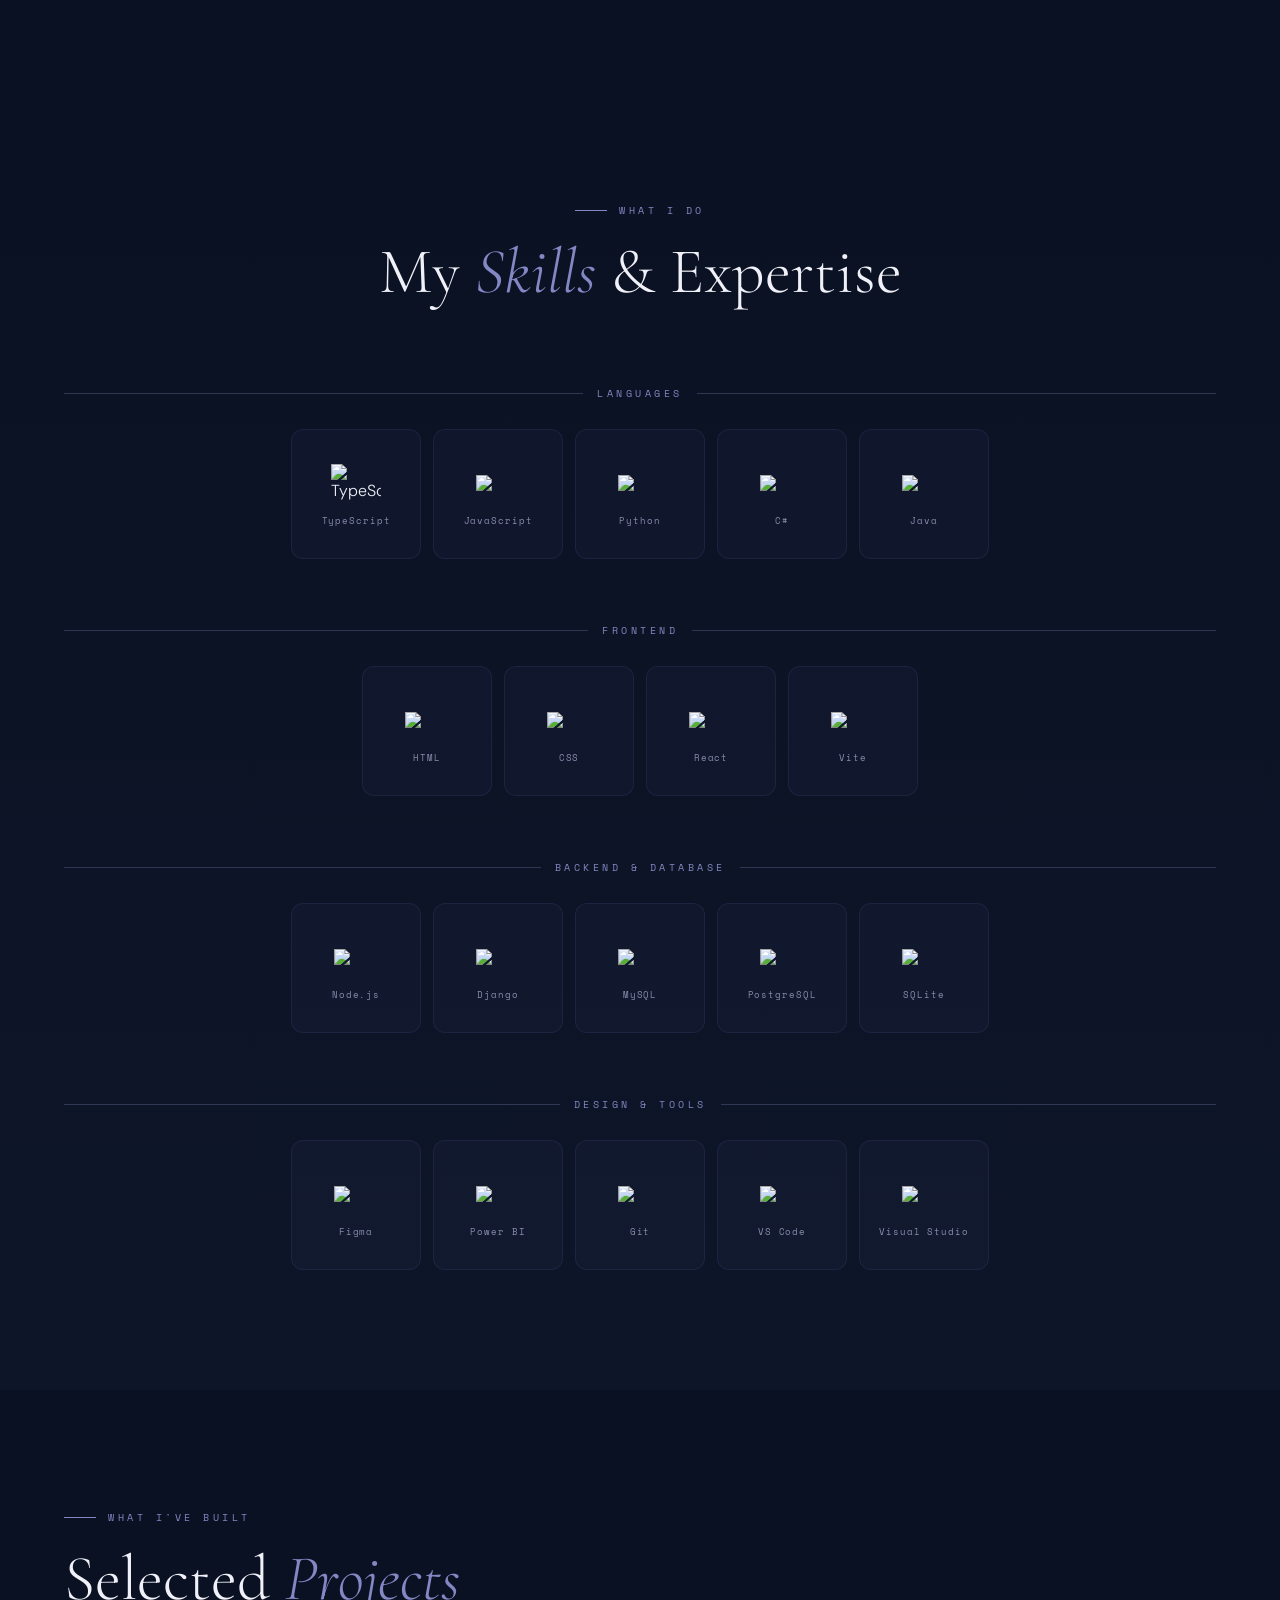
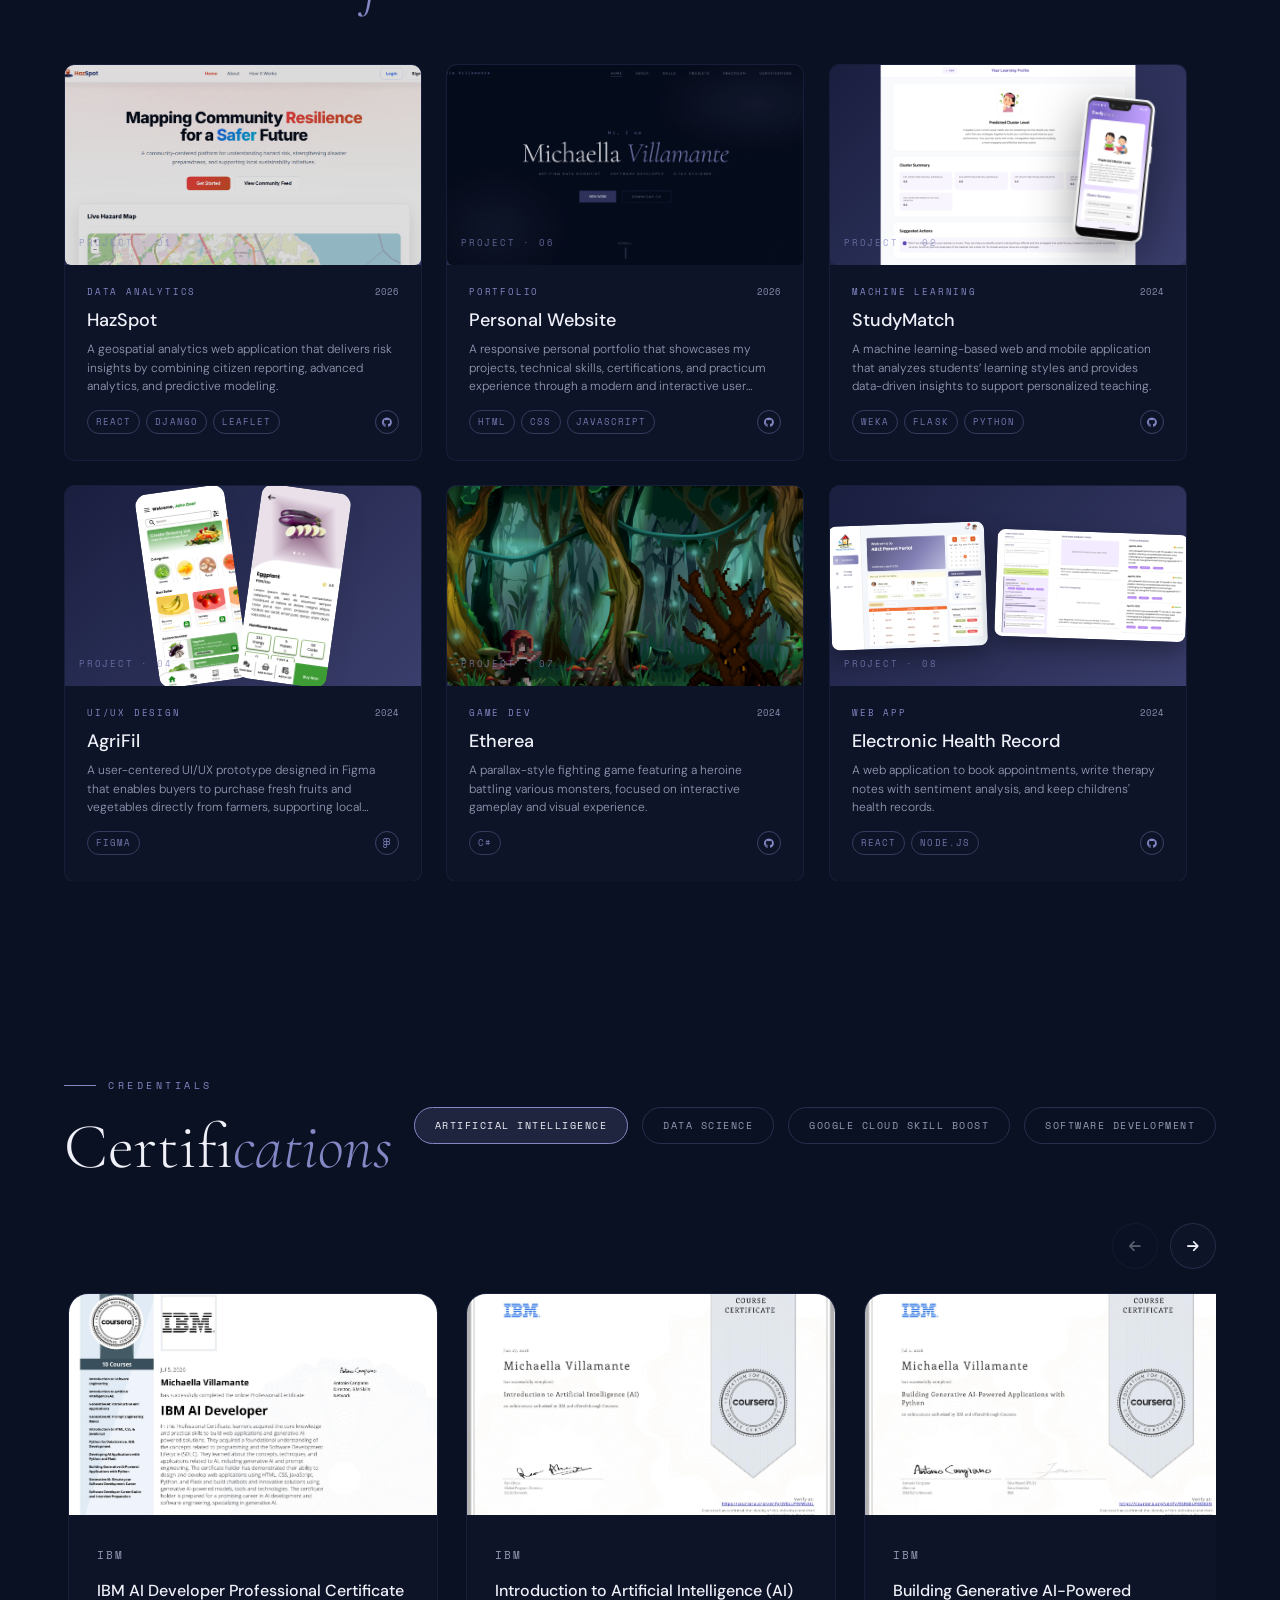
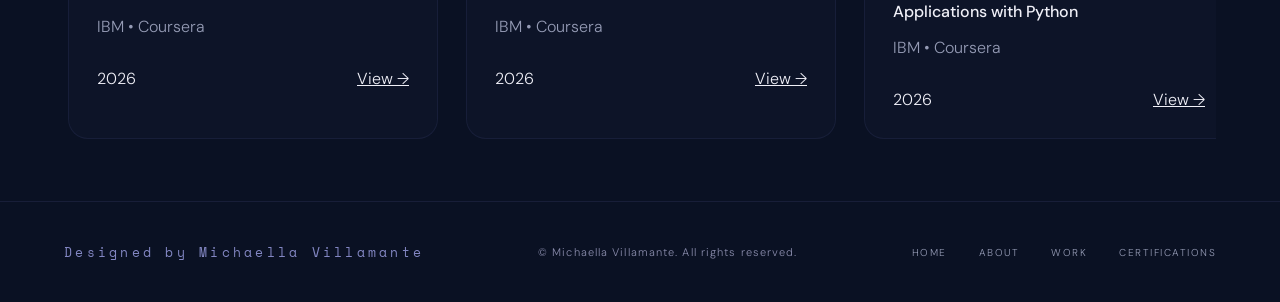
==== commit 6a5fe5b3: "added practicum section + other certs" ====
--- a/index.html
+++ b/index.html
@@ -38,7 +38,7 @@
       <li><a href="#skills">Skills</a></li>
       <li><a href="#projects">Projects</a></li>
       <li><a href="#certifications">Certifications</a></li>
-      <li><a href="#" class="nav-link-box">Practicum</a></li>
+      <li><a href="pages/practicum.html" class="nav-link-box">Practicum</a></li>
     </ul>
   </nav>
 
@@ -49,12 +49,9 @@
     <!-- <div class="hero-orb"></div> -->
     <div class="hero-label">Hi, I am</div>
     <div class="hero-name-wrapper">
-      <img id="fairy" src="assets/img/fairy.png" alt="">
-      <div class="hero-name-mask">
-        <h1 class="hero-name" id="heroName">
-          Michaella <em>V<span id="fairyTarget">i</span>llamante</em>
-        </h1>
-      </div>
+      <h1 class="hero-name" id="heroName">
+        Michaella<em>Villamante</em>
+      </h1>
     </div>
     <p class="hero-sub">Aspiring Data Scientist &nbsp;·&nbsp; Software Developer &nbsp;·&nbsp; UI/UX Designer</p>
     <div class="hero-cta">
@@ -83,13 +80,8 @@
       <p class="about-text">
         Hi there! I am currently a 4th-year BS Computer Science student with a strong interest in web design and data
         science and analytics. I enjoy building creative, user-focused projects that are both visually engaging and
-        purposeful. <br /> <br />
-
-        I have developed my skills through academic experience and hands-on projects using tools such as Python, SQL,
-        and modern web technologies. I continuously seek to improve by exploring new ideas and applying problem-solving
-        approaches to real-world scenarios. <br /><br />
-
-        I am passionate about creating solutions that are both innovative and meaningful, and I am eager to keep
+        purposeful. I have developed my skills through academic experience and hands-on projects using tools such as Python, SQL,
+        and modern web technologies. I am passionate about creating solutions that are both innovative and meaningful, and I am eager to keep
         learning and growing in the field.
       </p>
       <div class="about-stats">
@@ -398,6 +390,31 @@
       </div>
       <div class="projects-row bottom">
         <div class="projects-track">
+          <div class="proj-card proj-reveal" style="transition-delay:.26s" data-video="">
+            <div class="tilt-shine"></div>
+            <div class="proj-thumb agrifil-thumb">
+              <img src="assets/img/agri1.png" class="phone left">
+              <img src="assets/img/agri3.png" class="phone right">
+              <div class="proj-thumb-label">PROJECT · 04</div>
+            </div>
+            <div class="proj-info">
+              <div class="proj-meta">
+                <span class="proj-tag">UI/UX Design</span>
+                <span class="proj-year">2024</span>
+              </div>
+              <div class="proj-title">AgriFil</div>
+              <div class="proj-desc">A user-centered UI/UX prototype designed in Figma that enables buyers to purchase
+                fresh
+                fruits and vegetables directly from farmers, supporting local agriculture.</div>
+              <div class="proj-tech">
+                <span>Figma</span>
+
+                <a href="https://www.figma.com/proto/RCTDdtAvV2Az0BhJlen7g8/AGRIFIL--UX-AND-UI-CASE-STUDY?node-id=1-18304&t=pMx0xauCSFUa3SbT-0&scaling=min-zoom&content-scaling=fixed&page-id=0%3A1&starting-point-node-id=1%3A18252&show-proto-sidebar=1"
+                  class="proj-link-arrow" target="_blank" aria-label="View project link"
+                  onclick="event.stopPropagation()"><i class="fab fa-figma"></i></a>
+              </div>
+            </div>
+          </div>
           <div class="proj-card proj-reveal" style="transition-delay:.12s" data-video="">
             <div class="tilt-shine"></div>
             <div class="proj-thumb etherea-thumb">
@@ -422,31 +439,6 @@
               </div>
             </div>
           </div>
-          <div class="proj-card proj-reveal" style="transition-delay:.26s" data-video="">
-            <div class="tilt-shine"></div>
-            <div class="proj-thumb agrifil-thumb">
-              <img src="assets/img/agri1.png" class="phone left">
-              <img src="assets/img/agri3.png" class="phone right">
-              <div class="proj-thumb-label">PROJECT · 04</div>
-            </div>
-            <div class="proj-info">
-              <div class="proj-meta">
-                <span class="proj-tag">UI/UX Design</span>
-                <span class="proj-year">2024</span>
-              </div>
-              <div class="proj-title">AgriFil</div>
-              <div class="proj-desc">A user-centered UI/UX prototype designed in Figma that enables buyers to purchase
-                fresh
-                fruits and vegetables directly from farmers, supporting local agriculture.</div>
-              <div class="proj-tech">
-                <span>Figma</span>
-
-                <a href="https://www.figma.com/proto/RCTDdtAvV2Az0BhJlen7g8/AGRIFIL--UX-AND-UI-CASE-STUDY?node-id=1-18304&t=pMx0xauCSFUa3SbT-0&scaling=min-zoom&content-scaling=fixed&page-id=0%3A1&starting-point-node-id=1%3A18252&show-proto-sidebar=1"
-                  class="proj-link-arrow" target="_blank" aria-label="View project link"
-                  onclick="event.stopPropagation()"><i class="fab fa-figma"></i></a>
-              </div>
-            </div>
-          </div>
           <div class="proj-card proj-reveal" style="transition-delay:.19s" data-video="">
             <div class="tilt-shine"></div>
             <div class="proj-thumb ehr-thumb">
@@ -474,6 +466,7 @@
               </div>
             </div>
           </div>
+
           <div class="proj-card proj-reveal" style="transition-delay:.33s" data-video="">
             <div class="tilt-shine"></div>
             <div class="proj-thumb vespera-thumb">
@@ -494,6 +487,33 @@
                 <span>ASP.NET</span>
 
                 <a href="https://github.com/mvillamante/TwitterClone" class="proj-link-arrow" target="_blank"
+                  aria-label="View project link" onclick="event.stopPropagation()"><i
+                    class="fa-brands fa-github"></i></a>
+              </div>
+            </div>
+          </div>
+          <div class="proj-card proj-reveal" style="transition-delay:.19s" data-video="">
+            <div class="tilt-shine"></div>
+            <div class="proj-thumb ehr-thumb">
+              <img src="assets/img/floodcast_home.png" class="web-img left">
+              <img src="assets/img/floodcast_live.png" class="ehr-web-img right">
+              <div class="proj-thumb-label">PROJECT · 08</div>
+            </div>
+            <div class="proj-info">
+              <div class="proj-meta">
+                <span class="proj-tag">Web App</span>
+                <span class="proj-year">2024</span>
+              </div>
+              <div class="proj-title">FloodCastPH </div>
+              <div class="proj-desc">A web application to book appointments, write therapy notes with sentiment
+                analysis,
+                and keep childrens' health records.
+              </div>
+              <div class="proj-tech">
+                <span>React</span>
+                <span>Node.JS</span>
+
+                <a href="https://github.com/mvillamante/Avalia" class="proj-link-arrow" target="_blank"
                   aria-label="View project link" onclick="event.stopPropagation()"><i
                     class="fa-brands fa-github"></i></a>
               </div>
@@ -730,6 +750,94 @@
         </button>
       </div>
       <div class="cert-grid">
+        <div class="cert-card reveal professional">
+          <div class="cert-image">
+            <img src="assets/img/certs/ibm dsa.jpg">
+          </div>
+          <div class="cert-body">
+            <span class="cert-org">
+              IBM
+            </span>
+            <h3>
+              IBM Data Science Professional Certificate
+            </h3>
+            <p>
+              IBM • Coursera
+            </p>
+            <div class="cert-footer">
+              <span>2026</span>
+              <a href="https://coursera.org/share/8b5480b8204df16f1f8301391cfbbf06" target="_blank">
+                View →
+              </a>
+            </div>
+          </div>
+        </div>
+        <div class="cert-card reveal">
+          <div class="cert-image">
+            <img src="assets/img/certs/databasesandsql.jpg">
+          </div>
+          <div class="cert-body">
+            <span class="cert-org">
+              IBM
+            </span>
+            <h3>
+              Databases and SQL for Data Science with Python
+            </h3>
+            <p>
+              IBM • Coursera
+            </p>
+            <div class="cert-footer">
+              <span>2026</span>
+              <a href="https://coursera.org/share/e2dcc166ae86e23e01c2ca46b900b3d7" target="_blank">
+                View →
+              </a>
+            </div>
+          </div>
+        </div>
+        <div class="cert-card reveal">
+          <div class="cert-image">
+            <img src="assets/img/certs/dataanalysis.jpg">
+          </div>
+          <div class="cert-body">
+            <span class="cert-org">
+              IBM
+            </span>
+            <h3>
+              Data Analysis with Python
+            </h3>
+            <p>
+              IBM • Coursera
+            </p>
+            <div class="cert-footer">
+              <span>2026</span>
+              <a href="https://coursera.org/share/cad999dd83d8988b69e9e2f0b29d1540" target="_blank">
+                View →
+              </a>
+            </div>
+          </div>
+        </div>
+        <div class="cert-card reveal">
+          <div class="cert-image">
+            <img src="assets/img/certs/dataviz.jpg">
+          </div>
+          <div class="cert-body">
+            <span class="cert-org">
+              IBM
+            </span>
+            <h3>
+              Data Visualization with Python
+            </h3>
+            <p>
+              IBM • Coursera
+            </p>
+            <div class="cert-footer">
+              <span>2026</span>
+              <a href="https://coursera.org/share/b3ed6d0100ec18807bd480fa965a87dd" target="_blank">
+                View →
+              </a>
+            </div>
+          </div>
+        </div>
         <div class="cert-card reveal">
           <div class="cert-image">
             <img src="assets/img/certs/python_dsai.jpg">
@@ -747,6 +855,94 @@
             <div class="cert-footer">
               <span>2026</span>
               <a href="https://coursera.org/share/a3f876919b779ee64107b59aa25ecb26" target="_blank">
+                View →
+              </a>
+            </div>
+          </div>
+        </div>
+        <div class="cert-card reveal">
+          <div class="cert-image">
+            <img src="assets/img/certs/machine_learning.jpg">
+          </div>
+          <div class="cert-body">
+            <span class="cert-org">
+              IBM
+            </span>
+            <h3>
+              Machine Learning with Python
+            </h3>
+            <p>
+              IBM • Coursera
+            </p>
+            <div class="cert-footer">
+              <span>2026</span>
+              <a href="https://coursera.org/share/634f246e568545dccafd675436ec032c" target="_blank">
+                View →
+              </a>
+            </div>
+          </div>
+        </div>
+        <div class="cert-card reveal">
+          <div class="cert-image">
+            <img src="assets/img/certs/applied_dsa.jpg">
+          </div>
+          <div class="cert-body">
+            <span class="cert-org">
+              IBM
+            </span>
+            <h3>
+              Applied Data Science Capstone
+            </h3>
+            <p>
+              IBM • Coursera
+            </p>
+            <div class="cert-footer">
+              <span>2026</span>
+              <a href="https://coursera.org/share/6b162872eee779f2c464e0f46f3e0005" target="_blank">
+                View →
+              </a>
+            </div>
+          </div>
+        </div>
+        <div class="cert-card reveal">
+          <div class="cert-image">
+            <img src="assets/img/certs/genai_dsa.jpg">
+          </div>
+          <div class="cert-body">
+            <span class="cert-org">
+              IBM
+            </span>
+            <h3>
+              Generative AI: Elevate Your Data Science Career
+            </h3>
+            <p>
+              IBM • Coursera
+            </p>
+            <div class="cert-footer">
+              <span>2026</span>
+              <a href="https://coursera.org/share/04e92c1767d5cc9c94e33703ba048004" target="_blank">
+                View →
+              </a>
+            </div>
+          </div>
+        </div>
+        <div class="cert-card reveal">
+          <div class="cert-image">
+            <img src="assets/img/certs/ds_career.jpg">
+          </div>
+          <div class="cert-body">
+            <span class="cert-org">
+              IBM
+            </span>
+            <h3>
+              Data Scientist Career Guide and Interview Preparation
+            </h3>
+            <p>
+              IBM • Coursera
+            </p>
+            <div class="cert-footer">
+              <span>2026</span>
+              <a href="https://coursera.org/share/dc4bb110cca369f38992e586eeeafa81" target="_blank">
                 View →
               </a>
             </div>
--- a/main.css
+++ b/main.css
@@ -177,7 +177,12 @@
 html[data-theme="light"] .proj-title {
     color: var(--ube);
 }
+
 html[data-theme="light"] .proj-card:hover .proj-title {
+    color: var(--american-blue);
+}
+
+html[data-theme="light"] .proj-tech span {
     color: var(--american-blue);
 }
 
@@ -192,7 +197,7 @@
 
 html[data-theme="light"] .proj-thumb,
 html[data-theme="light"] .proj-card:nth-child(odd) .proj-thumb {
-    background: linear-gradient(135deg, #DCD5F5, #B9AEEA);
+    background: linear-gradient(135deg, #fafafa, #ccc5ef);
 }
 
 html[data-theme="light"] .proj-tech span {
@@ -616,30 +621,13 @@
 .hero-name {
     font-family: 'Cormorant Garamond', serif;
     font-size: clamp(52px, 10vw, 96px);
-    font-weight: 300;
+    font-weight: 400;
     line-height: 0.95;
     letter-spacing: -0.02em;
     color: var(--white);
+    opacity: 0;
+    animation: fadeUp 1s ease 0.4s forwards;
     /* opacity: 0; */
-}
-
-.hero-name-mask {
-    overflow: hidden;
-    clip-path: inset(0 100% 0 0);
-}
-
-#fairy {
-    position: absolute;
-    left: -40px;
-    top: 50%;
-    width: 35px;
-    height: auto;
-    transform: translateY(-50%);
-    z-index: 100;
-    pointer-events: none;
-    filter:
-        drop-shadow(0 0 8px rgba(255, 255, 255, .9)) drop-shadow(0 0 18px rgba(182, 156, 255, .8));
-    opacity: 0;
 }
 
 .hero-name em {
@@ -873,7 +861,7 @@
 .about-text {
     color: var(--cadet-grey);
     font-size: 15px;
-    line-height: 1.05;
+    line-height: 1.8;
     margin-bottom: 20px;
 }
 
@@ -1575,7 +1563,7 @@
 }
 
 .cert-card.reveal.professional .cert-image img {
-        object-position: left 10%;
+    object-position: left 10%;
 }
 
 .cert-image {
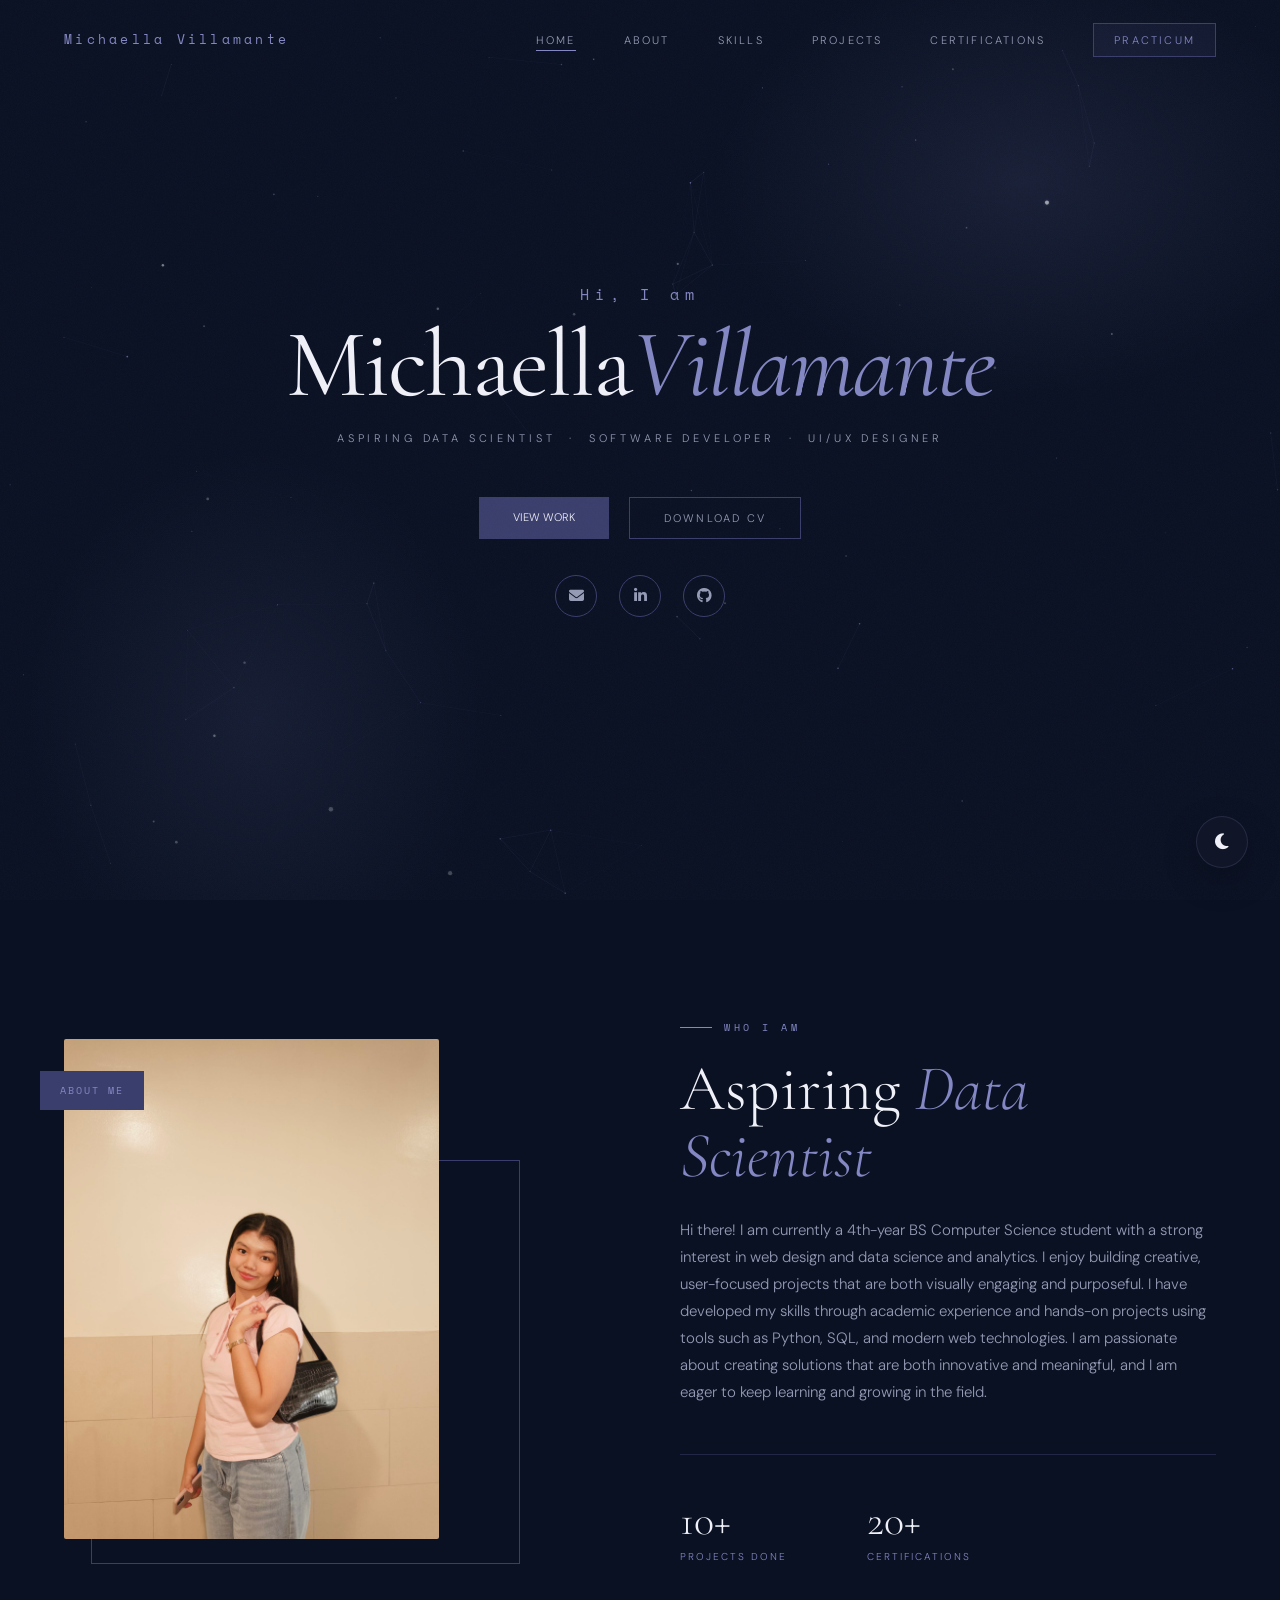
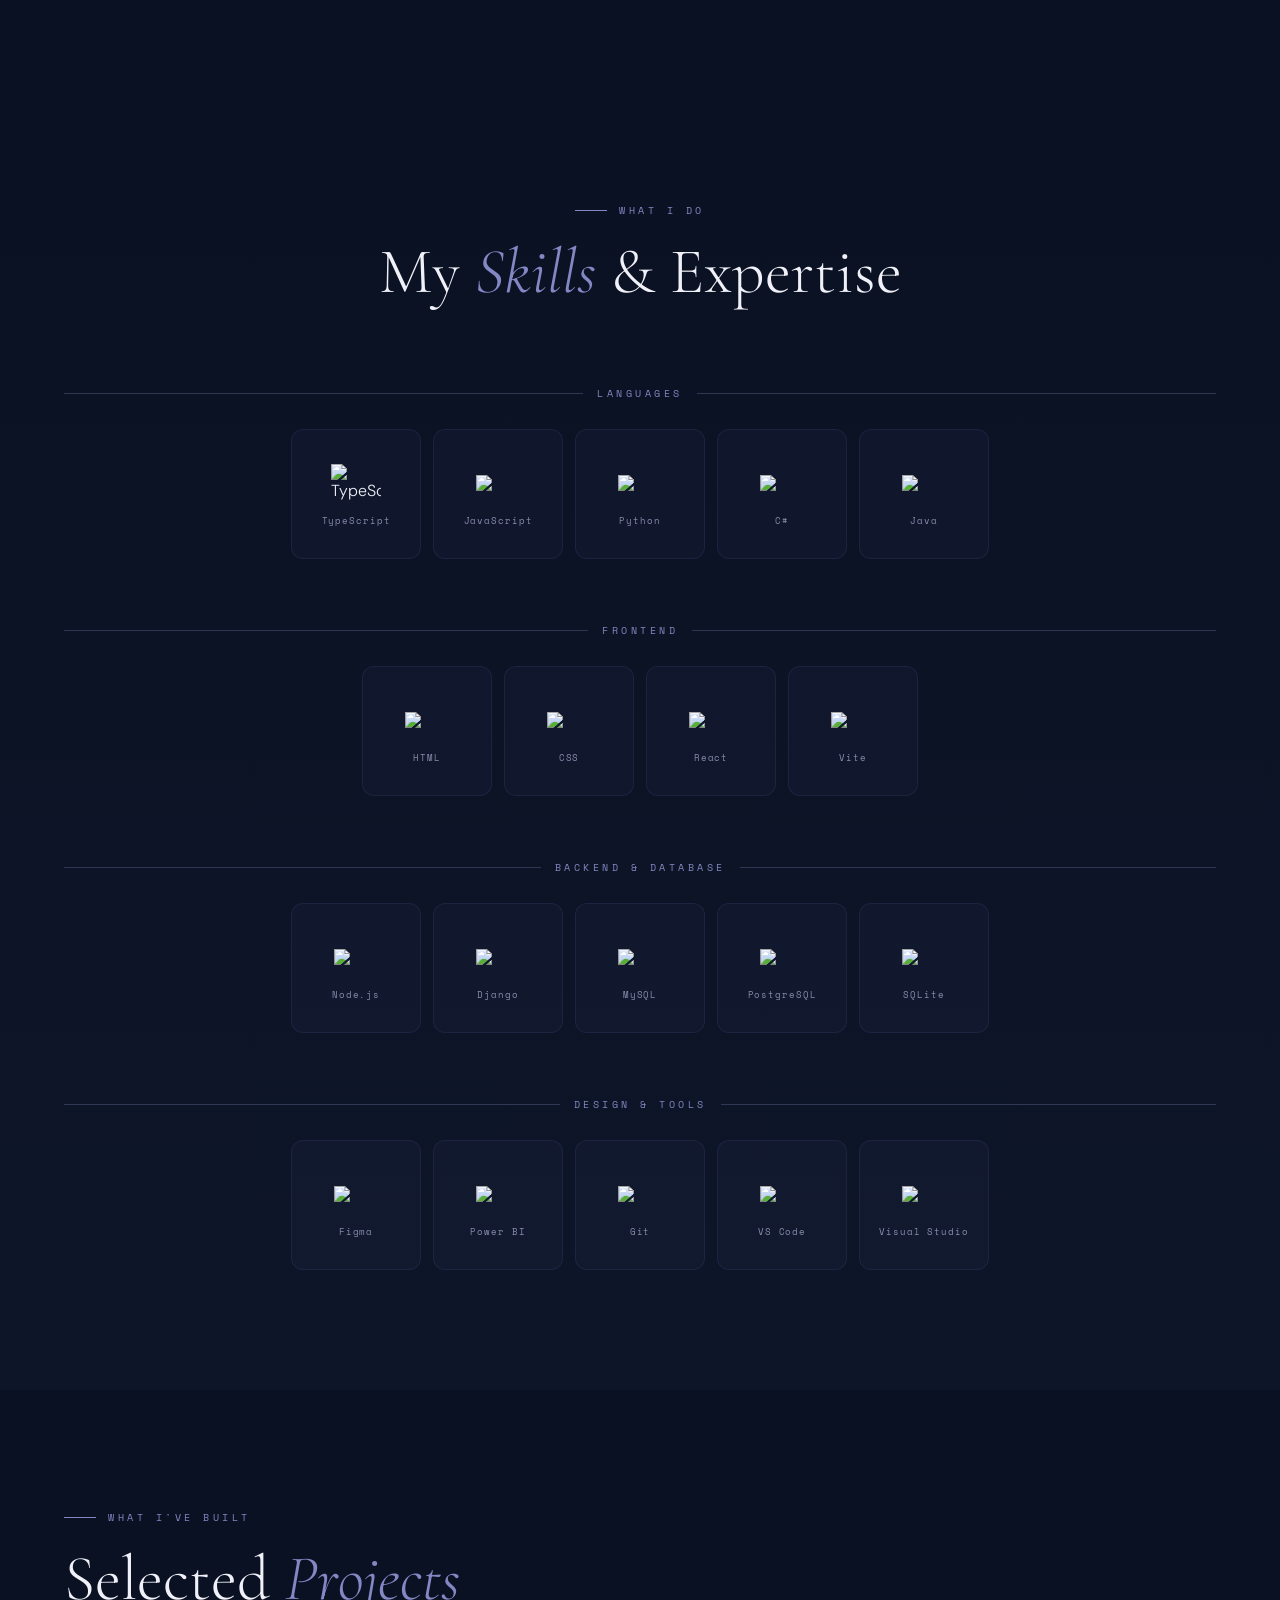
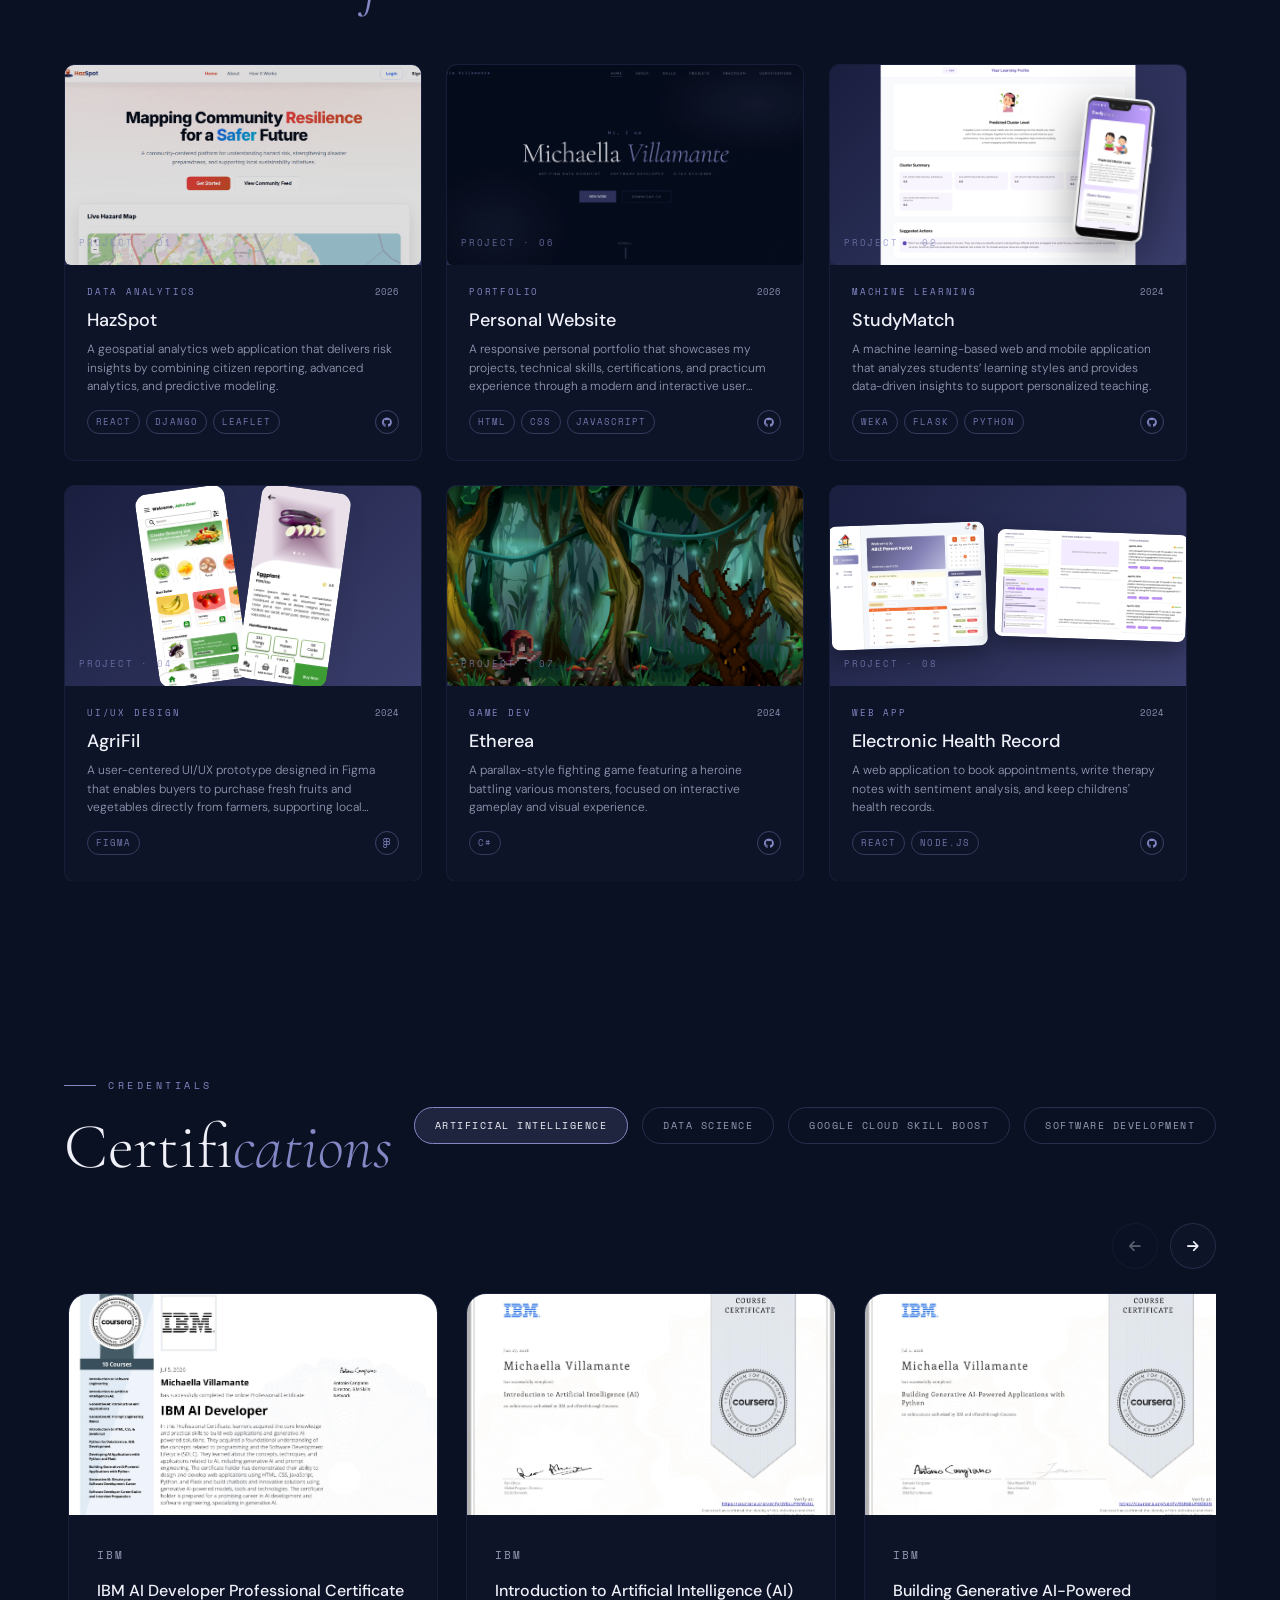
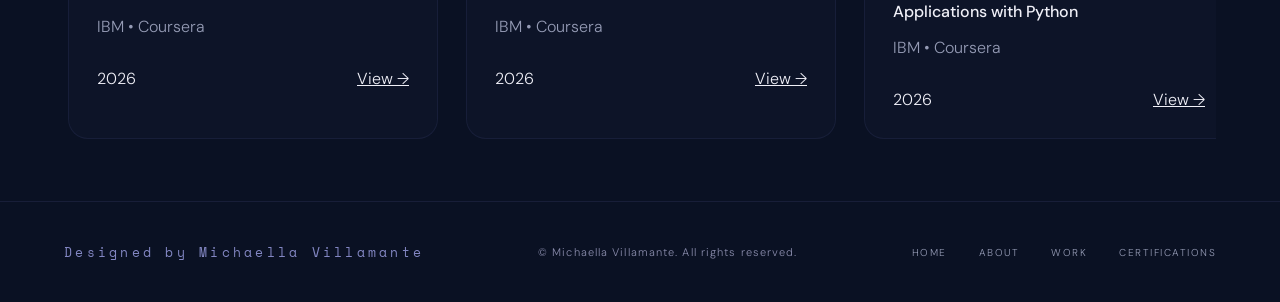
==== commit 1dfe5575: "updated report and practicum animation" ====
--- a/index.html
+++ b/index.html
@@ -492,33 +492,6 @@
               </div>
             </div>
           </div>
-          <div class="proj-card proj-reveal" style="transition-delay:.19s" data-video="">
-            <div class="tilt-shine"></div>
-            <div class="proj-thumb ehr-thumb">
-              <img src="assets/img/floodcast_home.png" class="web-img left">
-              <img src="assets/img/floodcast_live.png" class="ehr-web-img right">
-              <div class="proj-thumb-label">PROJECT · 08</div>
-            </div>
-            <div class="proj-info">
-              <div class="proj-meta">
-                <span class="proj-tag">Web App</span>
-                <span class="proj-year">2024</span>
-              </div>
-              <div class="proj-title">FloodCastPH </div>
-              <div class="proj-desc">A web application to book appointments, write therapy notes with sentiment
-                analysis,
-                and keep childrens' health records.
-              </div>
-              <div class="proj-tech">
-                <span>React</span>
-                <span>Node.JS</span>
-
-                <a href="https://github.com/mvillamante/Avalia" class="proj-link-arrow" target="_blank"
-                  aria-label="View project link" onclick="event.stopPropagation()"><i
-                    class="fa-brands fa-github"></i></a>
-              </div>
-            </div>
-          </div>
         </div>
       </div>
     </div>
